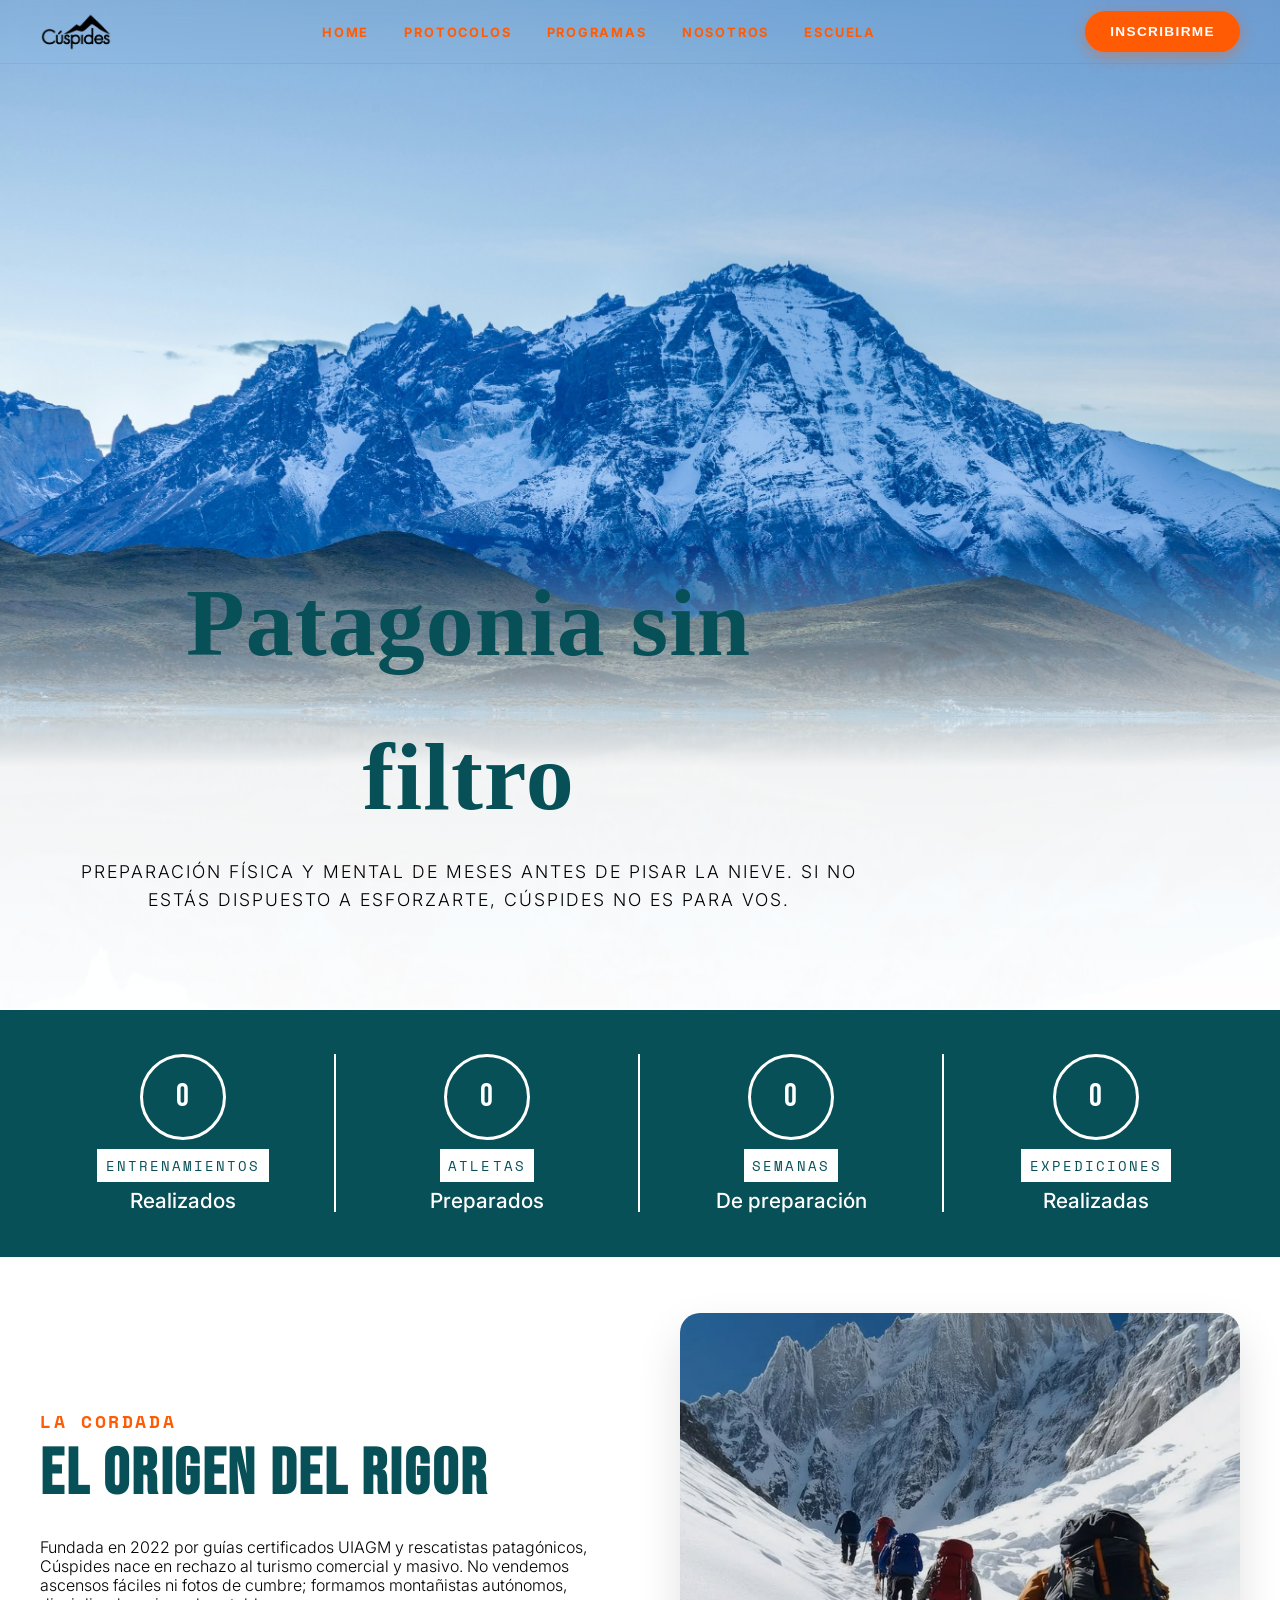
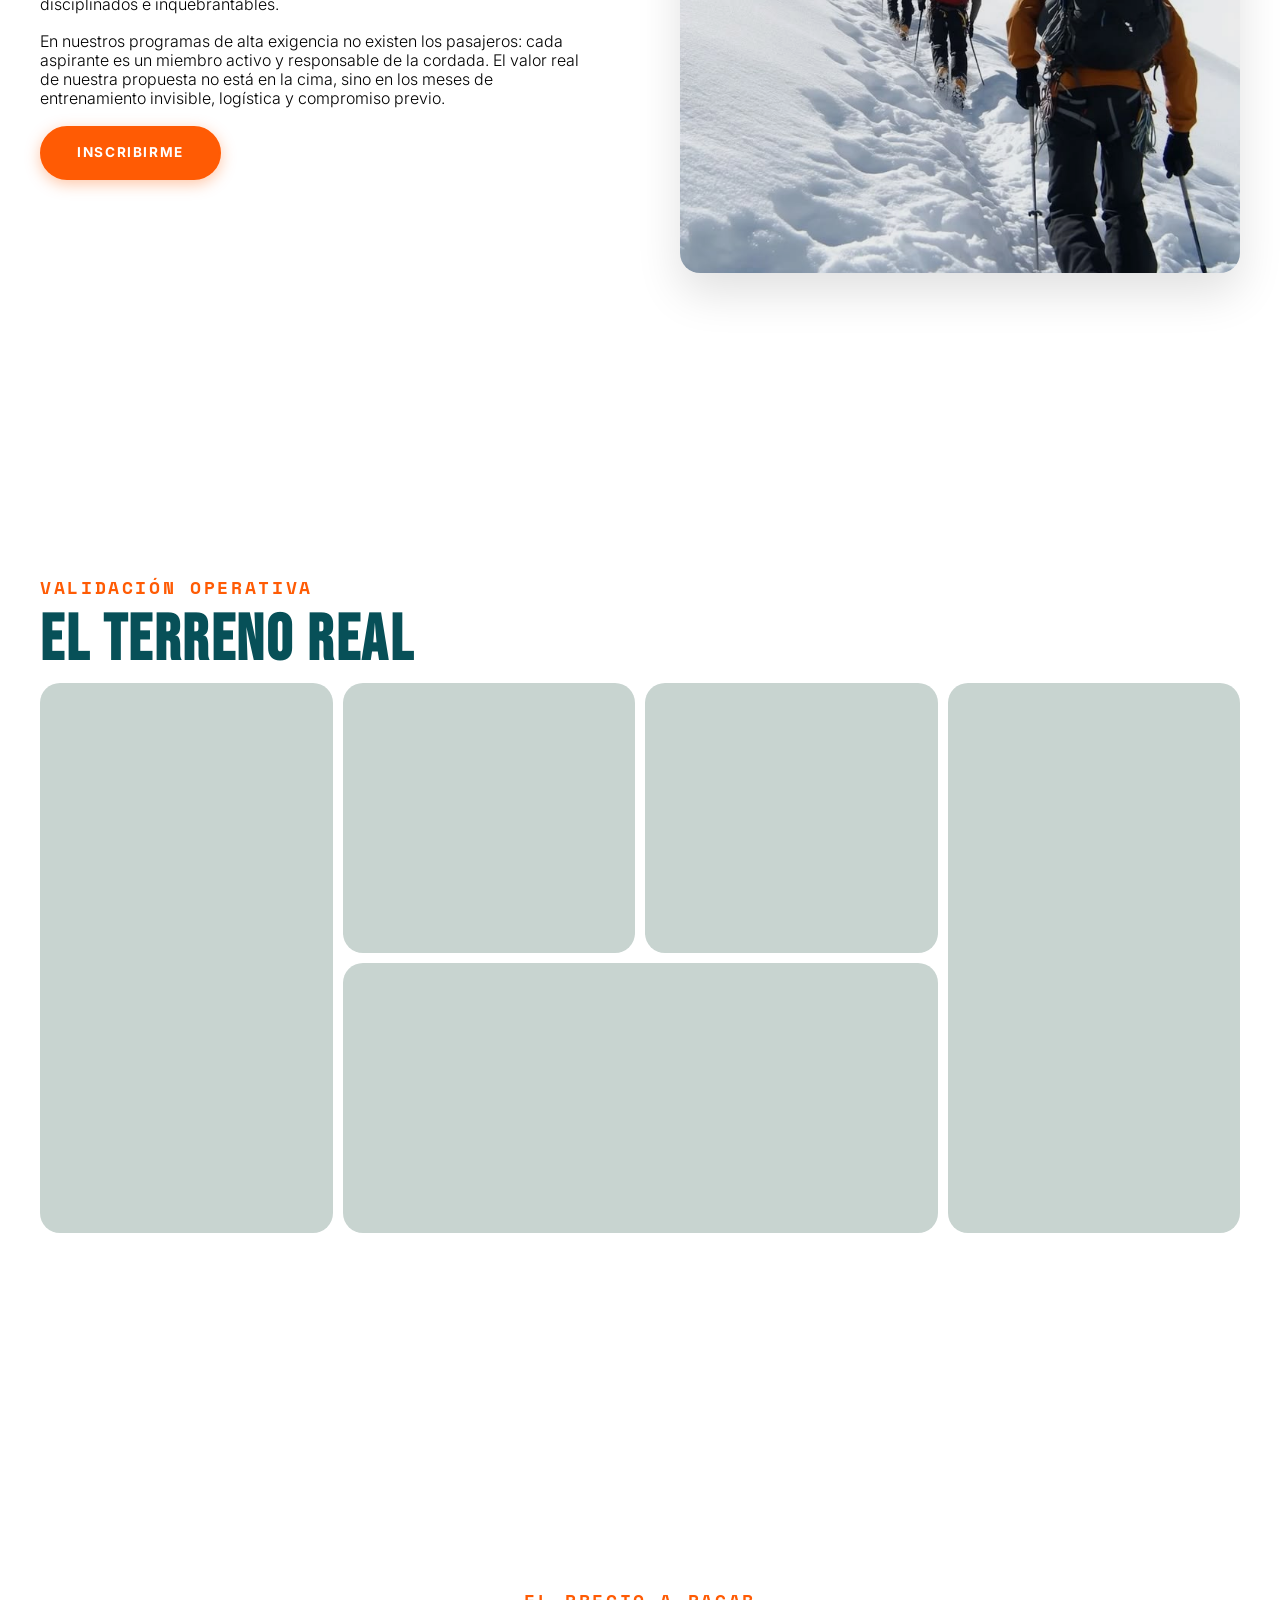
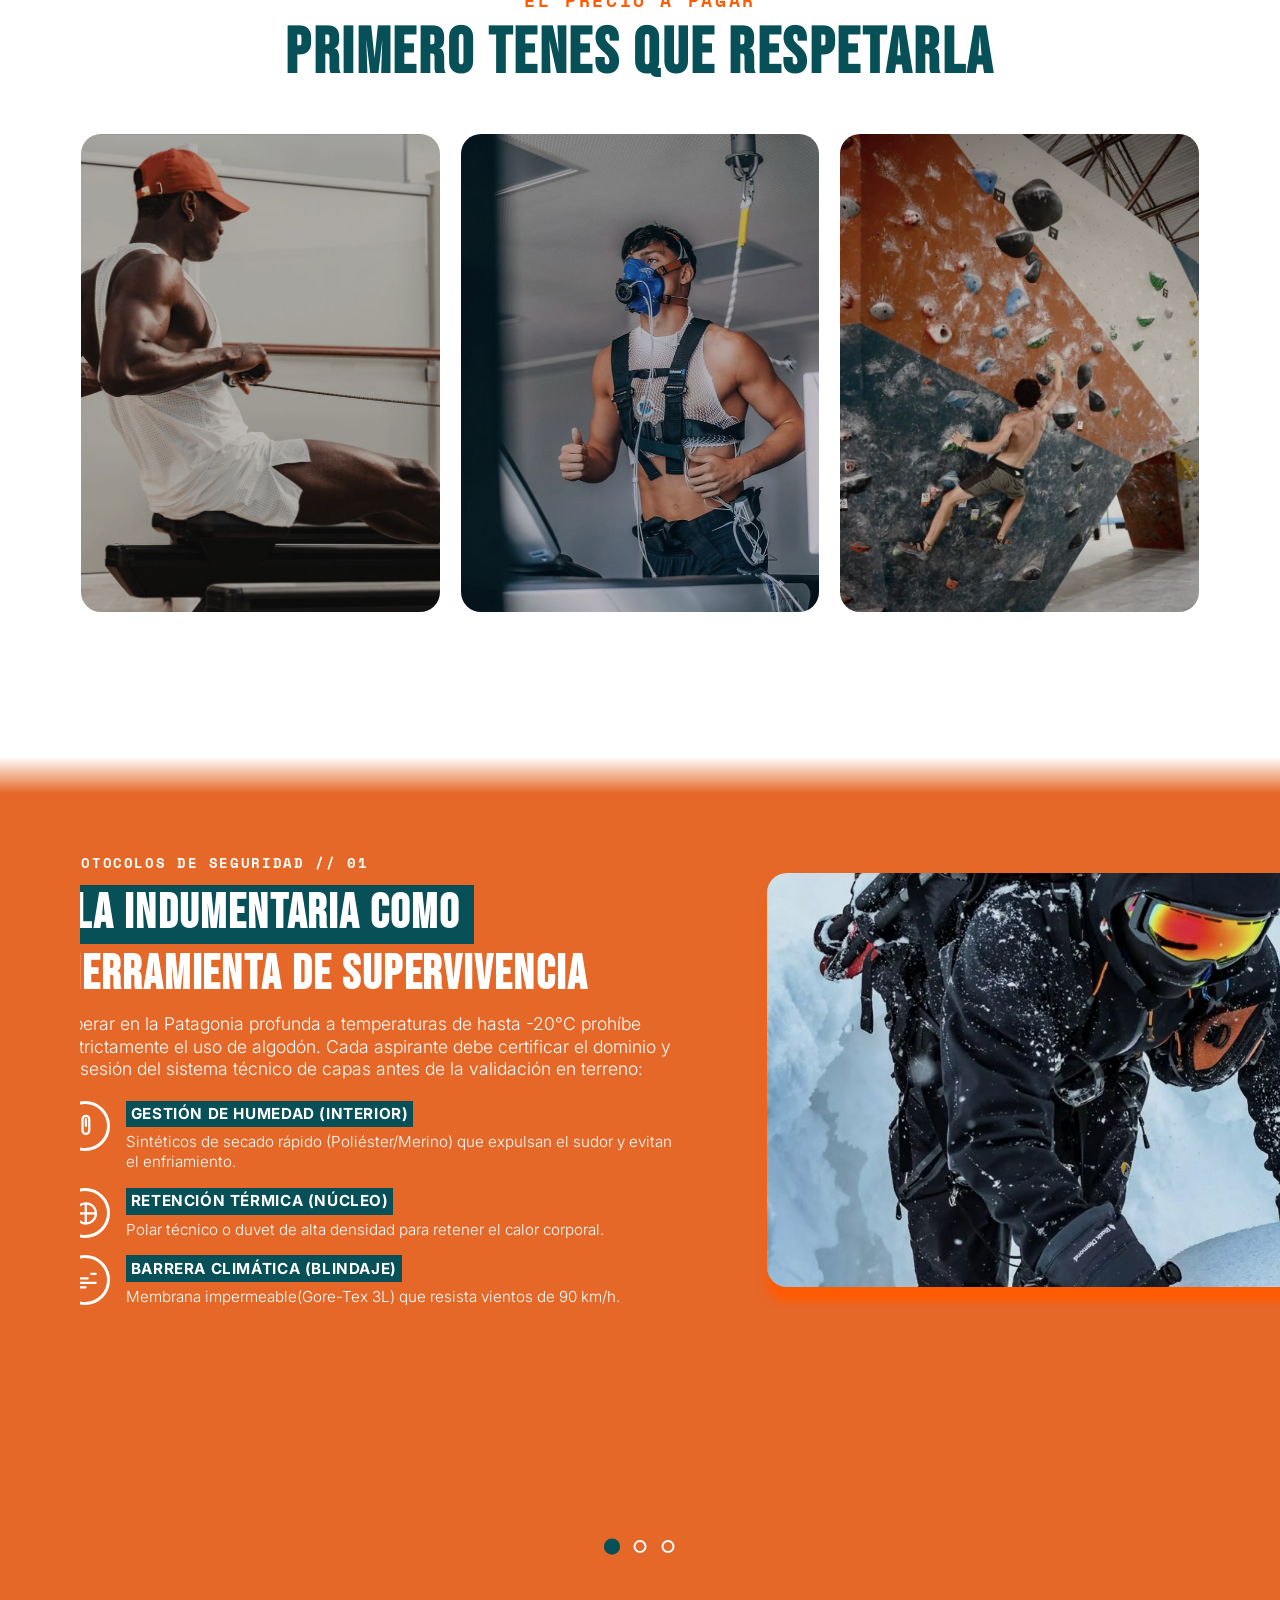
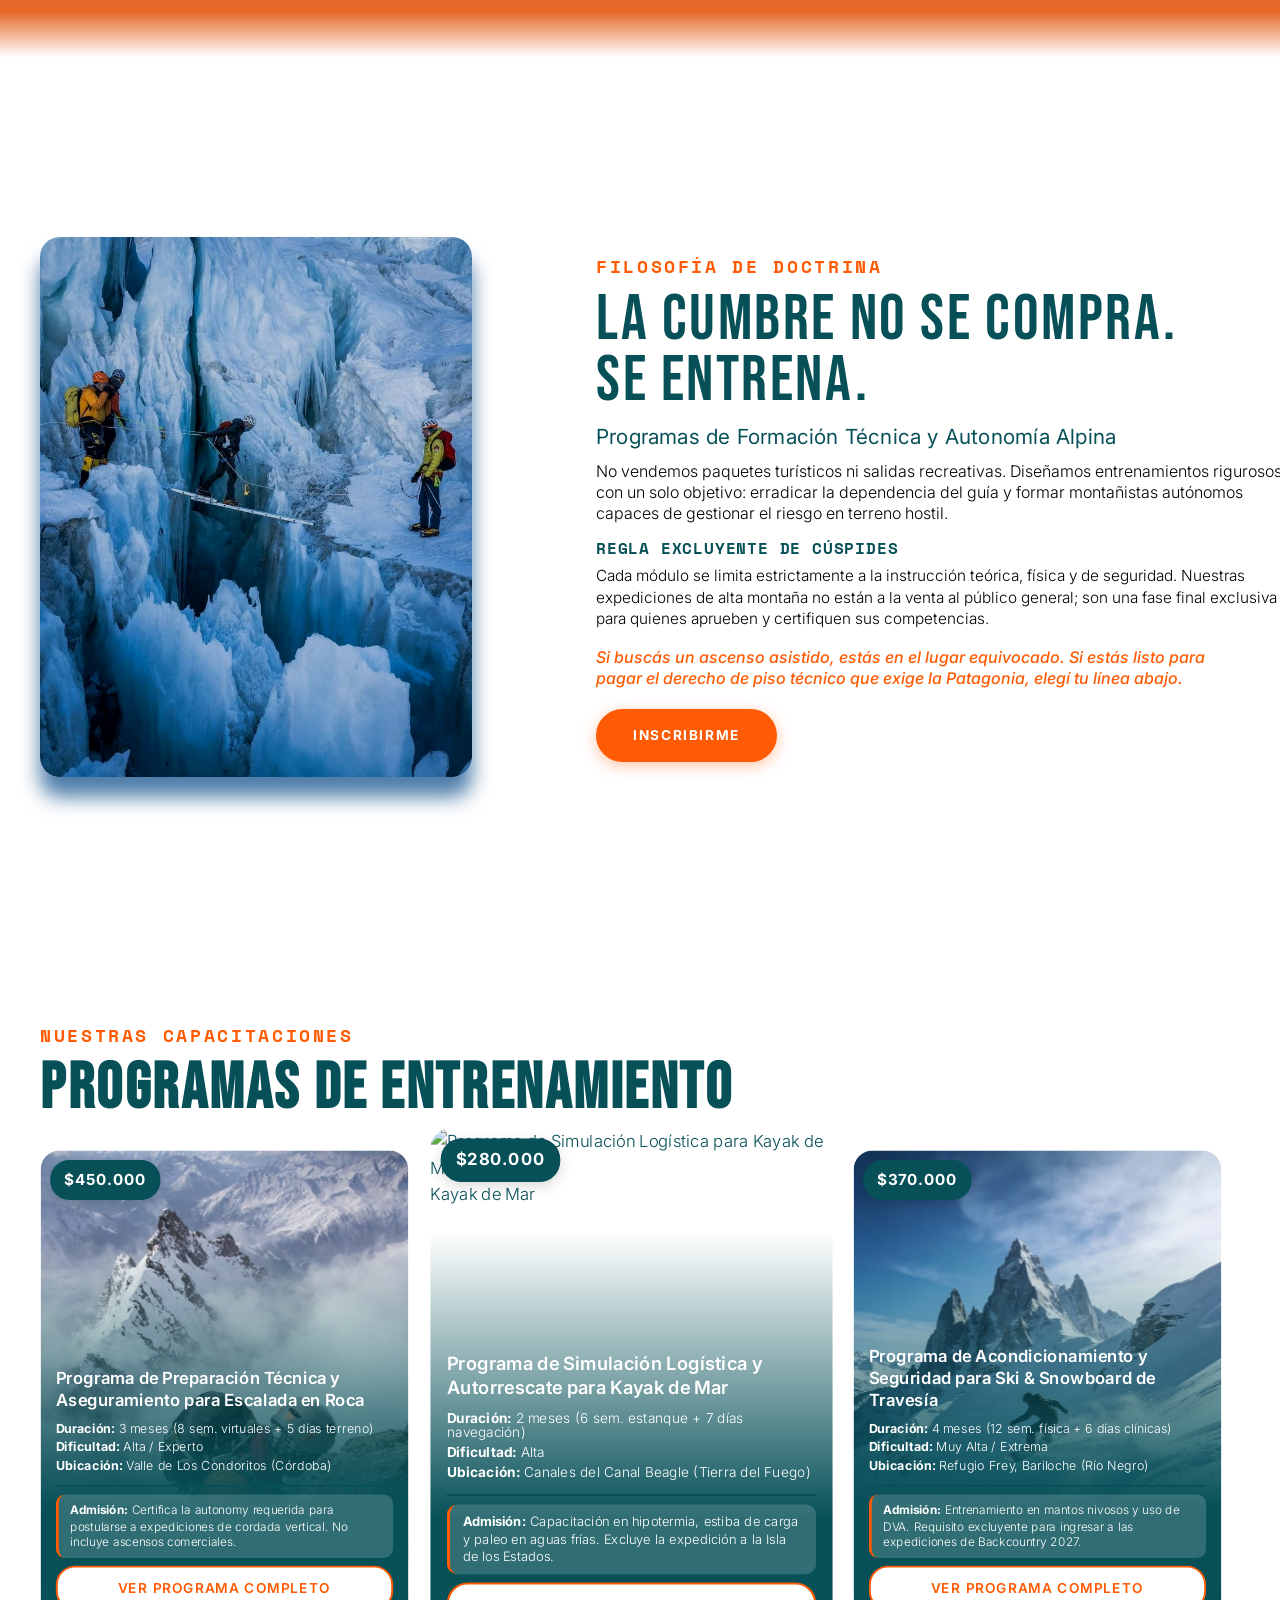
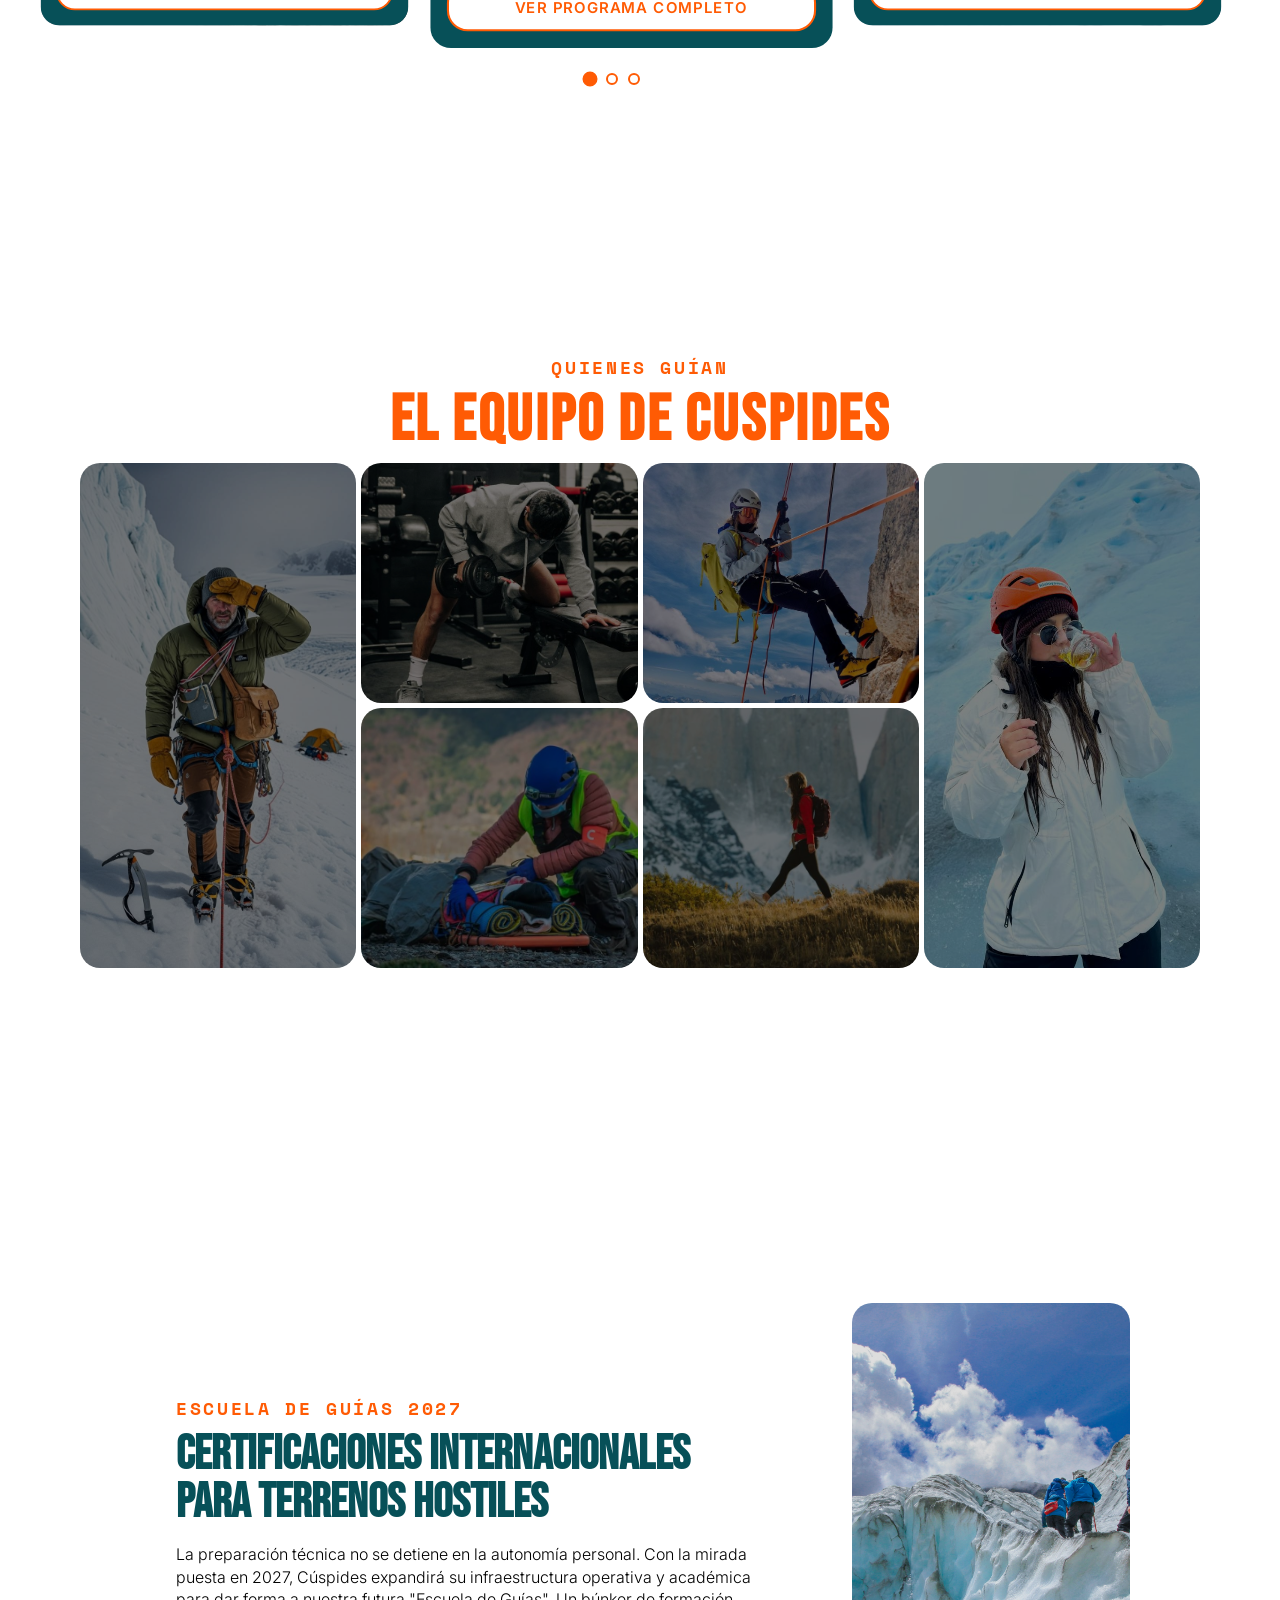
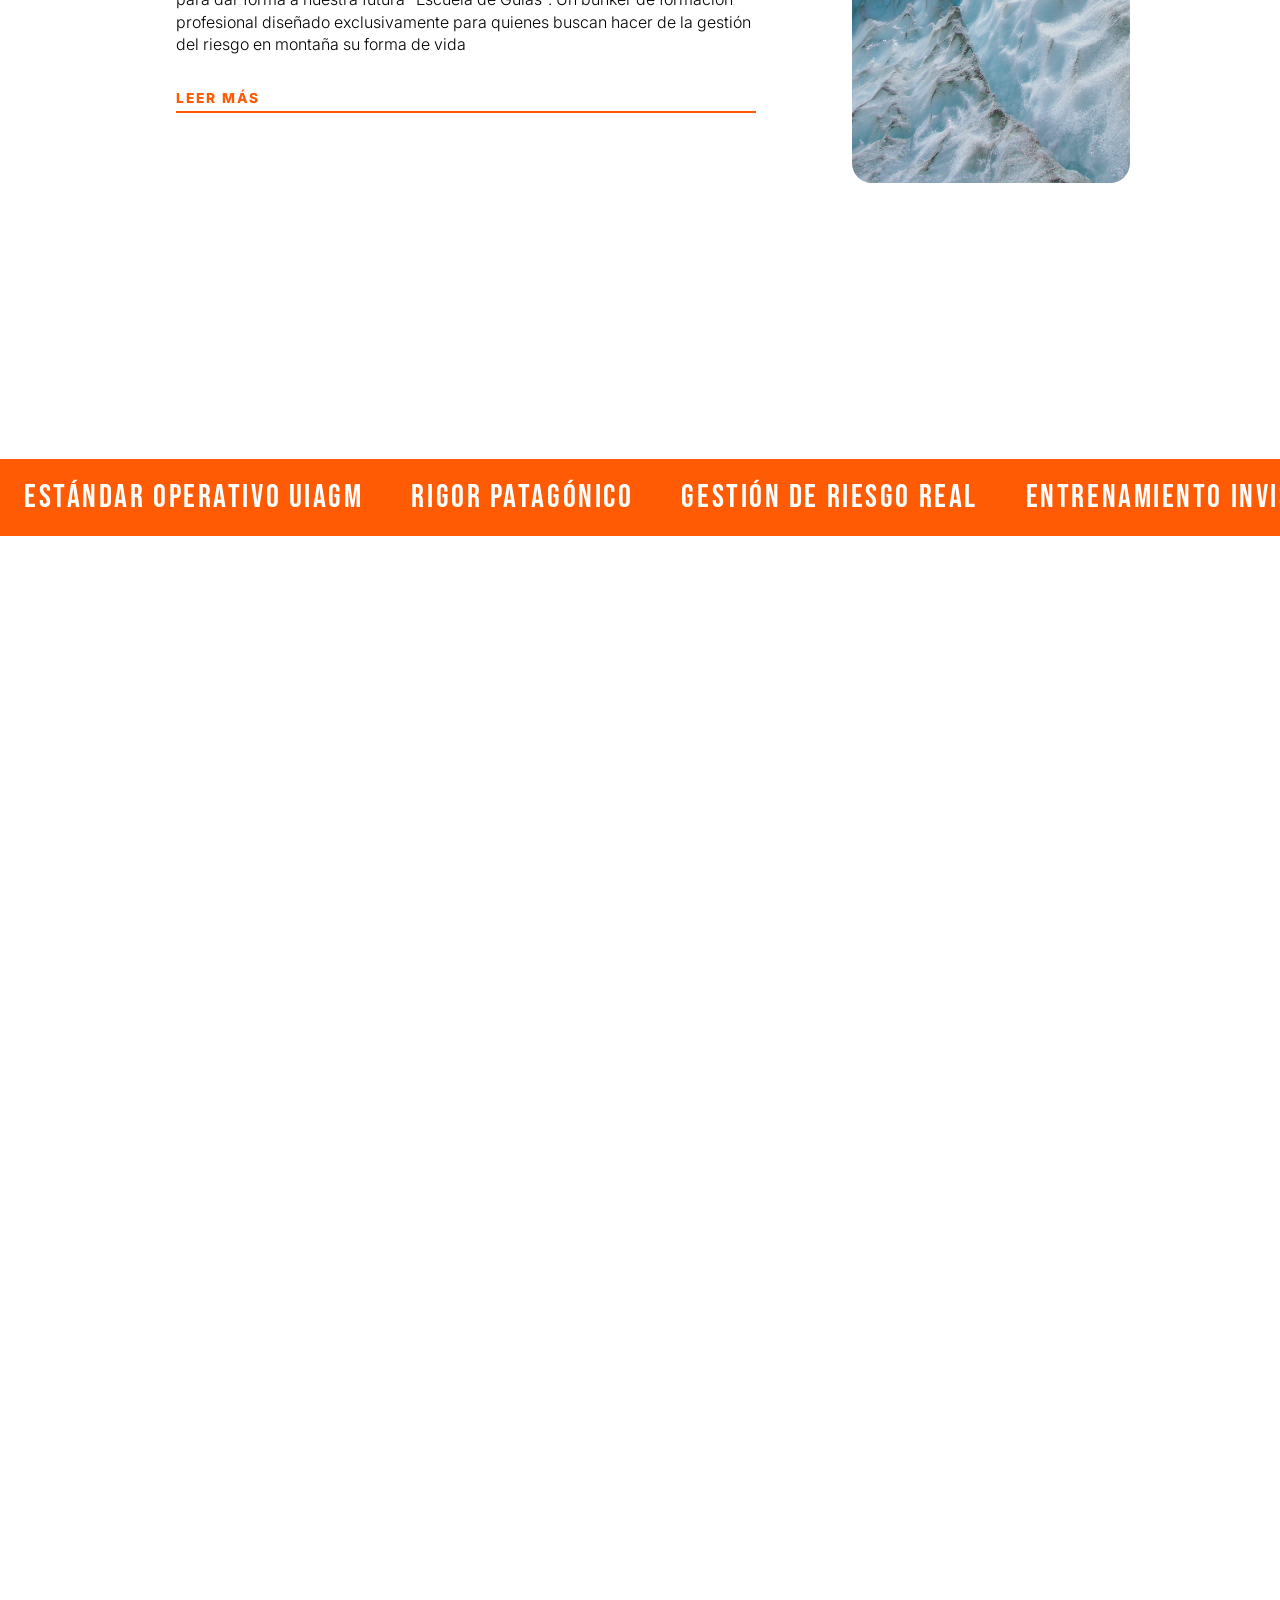
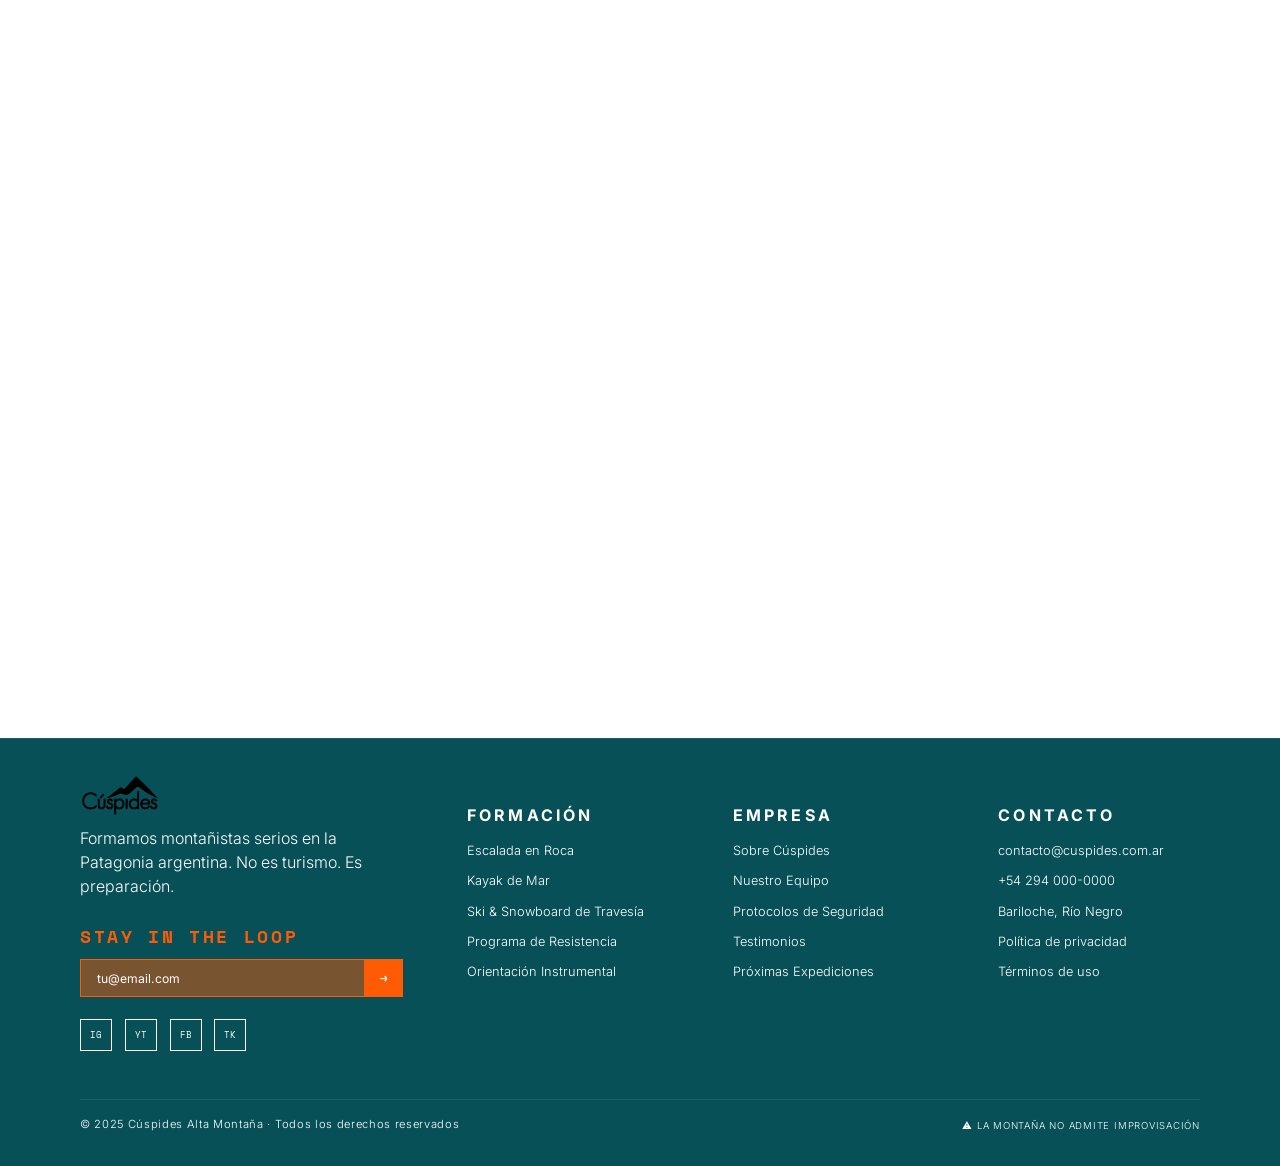
==== index.html @ 9832fc2d "mm" ====
<!DOCTYPE html>
<html lang="es">
<head>
  <meta charset="UTF-8" />
  <meta name="viewport" content="width=device-width, initial-scale=1.0"/>
  <title>Cúspides — Alta Montaña Patagónica</title>
  <link rel="preconnect" href="https://fonts.googleapis.com"/>
  <link rel="preconnect" href="https://fonts.gstatic.com" crossorigin/>
  <link href="https://fonts.googleapis.com/css2?family=Bebas+Neue&family=Inter:wght@300;400;500;600&family=Space+Mono:wght@400;700&display=swap" rel="stylesheet"/>

    <link rel="stylesheet" href="ff.css"/>
<link rel="icon" type="image/png" href="fotos/favicon.png"/>
</head>
<body>

  <!-- NAV -->
  <header class="header">
    <a href="#" class="nav-logo"><img src="fotos/marca2.png" alt="Cúspides" class="logo-img"/></a>
    <ul class="nav-links">
      <li><a href="#">HOME</a></li>
      <li><a href="#protocolos">PROTOCOLOS</a></li>
      <li><a href="#programas">PROGRAMAS</a></li>
      <li><a href="#nosotros">NOSOTROS</a></li>
      <li><a href="#escuela">ESCUELA</a></li>
    </ul>
    <a href="#programas" class="nav-cta nav-cta--pill">Inscribirme</a>
  </header>

  <!-- HERO -->
  <section class="hero">   
  <div class="hero-bg"></div>
  
  <div class="hero-clouds"></div>
  
  <div class="hero-content">
    <h1>Patagonia sin filtro</h1>
    <p>Preparación física y mental de meses antes de
    pisar la nieve. Si no estás dispuesto a esforzarte, Cúspides no es para vos.</p>
  </div>

        <div class="hero-btns">
          <a href="#programas" class="btn btn--primary">Inscribirme</a>
          <a href="#pasos" class="btn btn--secondary">Saber más</a>
        </div>
     
  </section>
  
  
  <!-- STATS / CATEGORÍAS -->
  <div class="categories">
    <div class="categories-grid">
      <div class="cat-item">
        <div class="cat-circle">
          <span class="cat-num" data-target="340">0</span>
        </div>
        <span class="cat-tag">Entrenamientos</span>
        <span class="cat-label">Realizados</span>
      </div>
      <div class="cat-item">
        <div class="cat-circle">
          <span class="cat-num" data-target="200">0</span>
        </div>
        <span class="cat-tag">Atletas</span>
        <span class="cat-label">Preparados</span>
      </div>
      <div class="cat-item">
        <div class="cat-circle">
          <span class="cat-num" data-target="20">0</span>
        </div>
        <span class="cat-tag">Semanas</span>
        <span class="cat-label">De preparación</span>
      </div>
      <div class="cat-item">
        <div class="cat-circle">
          <span class="cat-num" data-target="174">0</span>
        </div>
        <span class="cat-tag">Expediciones</span>
        <span class="cat-label">Realizadas</span>
      </div>
    </div>
  </div>
  
<!--seccion somos-->
  <!-- SECCIÓN: QUIÉNES SOMOS -->
<section class="about-seccion reveal" id="somos">
  <div class="about-container">
    
    <!-- Columna Izquierda: Contenido de texto -->
    <div class="about-left">
      <p class="section-eyebrow">La Cordada</p>
      <h2 class="section-title">El Origen del Rigor</h2>
      
      <div class="about-content">
        <p>
          
Fundada en 2022 por guías certificados UIAGM y rescatistas patagónicos, Cúspides nace en rechazo al turismo comercial y masivo. No vendemos ascensos fáciles ni fotos de cumbre; formamos montañistas autónomos, disciplinados e inquebrantables. 
        </p>
        <p class="about-highlight">
          En nuestros programas de alta exigencia no existen los pasajeros: cada aspirante es un miembro activo y responsable de la cordada. El valor real de nuestra propuesta no está en la cima, sino en los meses de entrenamiento invisible, logística y compromiso previo. </p>
      </div>
 
        <div class="somos-btns">
          <a href="#programas" class="btn btn--primary">Inscribirme</a>
        </div>
    </div>
  
    <!-- Columna Derecha: Imagen destacada -->
    <div class="about-right">
      <div class="about-img-wrapper">
        <img src="fotos/somos.jpg" class="about-img" alt="Equipo de guías UIAGM de Cúspides en el Fitz Roy" />
      </div>
    </div>
  </div>
</section>
  
<!-- SECCIÓN: REGISTRO AUDIOVISUAL (BENTO GRID - 5 VIDEOS) -->
<section class="galeria-seccion reveal" id="registro-audiovisual">
  <div class="galeria-container">
    
    <div class="galeria-intro">
      <p class="section-eyebrow">Validación Operativa</p>
      <h2 class="section-title">El Terreno Real</h2>
    </div>
<div class="galeria-grid">
  
  <!-- Video 1: Fitz Roy (Columna Alta Izquierda) -->
  <div class="galeria-item item-vertical-izq">
    <video autoplay loop muted playsinline class="galeria-video">
      <source src="videos/fitz-roy.mp4" type="video/mp4">
    </video>
    <div class="galeria-overlay">
      <span class="galeria-location">
        <svg class="geo-icon" viewBox="0 0 24 24"><path d="M12 2C8.13 2 5 5.13 5 9c0 5.25 7 13 7 13s7-7.75 7-13c0-3.87-3.13-7-7-7zm0 9.5c-1.38 0-2.5-1.12-2.5-2.5s1.12-2.5 2.5-2.5 2.5 1.12 2.5 2.5-1.12 2.5-2.5 2.5z"/></svg>
        Chaltén, Santa Cruz
      </span>
      <h3>Progresión en Aristas</h3>
    </div>
  </div>

  <!-- Video 2: Hielo Continental (Cuadrado Centro-Izquierda Arriba) -->
  <div class="galeria-item item-cuadrado">
    <video autoplay loop muted playsinline class="galeria-video">
      <source src="videos/hielo-continental.mp4" type="video/mp4">
    </video>
    <div class="galeria-overlay">
      <span class="galeria-location">
        <svg class="geo-icon" viewBox="0 0 24 24"><path d="M12 2C8.13 2 5 5.13 5 9c0 5.25 7 13 7 13s7-7.75 7-13c0-3.87-3.13-7-7-7zm0 9.5c-1.38 0-2.5-1.12-2.5-2.5s1.12-2.5 2.5-2.5 2.5 1.12 2.5 2.5-1.12 2.5-2.5 2.5z"/></svg>
        Campo de Hielo Sur
      </span>
      <h3>Prácticas de Rescate</h3>
    </div>
  </div>

  <!-- Video 3: Tronador (Cuadrado Centro-Derecha Arriba) -->
  <div class="galeria-item item-cuadrado">
    <video autoplay loop muted playsinline class="galeria-video">
      <source src="videos/tronador.mp4" type="video/mp4">
    </video>
    <div class="galeria-overlay">
      <span class="galeria-location">
        <svg class="geo-icon" viewBox="0 0 24 24"><path d="M12 2C8.13 2 5 5.13 5 9c0 5.25 7 13 7 13s7-7.75 7-13c0-3.87-3.13-7-7-7zm0 9.5c-1.38 0-2.5-1.12-2.5-2.5s1.12-2.5 2.5-2.5 2.5 1.12 2.5 2.5-1.12 2.5-2.5 2.5z"/></svg>
        Mte. Tronador, Bariloche
      </span>
      <h3>Cruce de Grietas</h3>
    </div>
  </div>

  <!-- Video 4: Ushuaia Vivac (Rectángulo Ancho Central Abajo) -->
  <div class="galeria-item item-ancho-centro">
    <video autoplay loop muted playsinline class="galeria-video">
      <source src="videos/ushuaia-vivac.mp4" type="video/mp4">
    </video>
    <div class="galeria-overlay">
      <span class="galeria-location">
        <svg class="geo-icon" viewBox="0 0 24 24"><path d="M12 2C8.13 2 5 5.13 5 9c0 5.25 7 13 7 13s7-7.75 7-13c0-3.87-3.13-7-7-7zm0 9.5c-1.38 0-2.5-1.12-2.5-2.5s1.12-2.5 2.5-2.5 2.5 1.12 2.5 2.5-1.12 2.5-2.5 2.5z"/></svg>
        Sna. Vinciguerra, Ushuaia
      </span>
      <h3>Vivac de Alta Densidad</h3>
    </div>
  </div>

  <!-- Video 5: Domuyo (Columna Alta Derecha) -->
  <div class="galeria-item item-vertical-der">
    <video autoplay loop muted playsinline class="galeria-video">
      <source src="videos/domuyo.mp4" type="video/mp4">
    </video>
    <div class="galeria-overlay">
      <span class="galeria-location">
        <svg class="geo-icon" viewBox="0 0 24 24"><path d="M12 2C8.13 2 5 5.13 5 9c0 5.25 7 13 7 13s7-7.75 7-13c0-3.87-3.13-7-7-7zm0 9.5c-1.38 0-2.5-1.12-2.5-2.5s1.12-2.5 2.5-2.5 2.5 1.12 2.5 2.5-1.12 2.5-2.5 2.5z"/></svg>
        Volcán Domuyo, Neuquén
      </span>
      <h3>Marcha de Carga</h3>
    </div>
  </div>
</div>
    </div>
</section>
  <!-- PARA HACER ESTO -->
  <!-- NECESITAS ESTO -->
  <section class="necesitas reveal" id="pasos">
    <div class="necesitas-header">
      <p class="section-eyebrow">El precio a pagar</p>
      <h2 class="section-title">Primero tenes que respetarla</h2>
    </div>
    <div class="cards-grid">

      <div class="card">
        <div class="card-img-wrap">
          <img class="card-img" src="fotos/remo.jpg">
          <div class="card-hover">
            <div class="card-num">01</div>
            <h3 class="card-title">Preparación Física</h3>
            <p class="card-text">Un trabajo sostenido que combina fuerza funcional, capacidad aeróbica y resistencia muscular, junto con equilibrio, coordinación y movilidad, para lograr un rendimiento óptimo en condiciones exigentes.</p>
          </div>
        </div>
      </div>

      <div class="card">
        <div class="card-img-wrap">
          <img class="card-img" src="fotos/examen.jpg">
          <div class="card-hover">
            <div class="card-num">02</div>
            <h3 class="card-title">Examen físico integral</h3>
            <p class="card-text">Circuito de estudios diseñado para brindarte un diagnóstico preciso, exhaustivo y detallado sobre el estado actual de tu organismo ante las exigencias físicas de la alta montaña.</p>
          </div>
        </div>
      </div>

      <div class="card">
        <div class="card-img-wrap">
          <img class="card-img" src="fotos/trepar.jpg">
          <div class="card-hover">
            <div class="card-num">03</div>
            <h3 class="card-title">Simulacion de expedicion</h3>
            <p class="card-text">A través de este entorno controlado, los aspirantes afrontan la rigurosa planificación y la toma de decisiones críticas que definen al montañismo de alta exigencia y riesgo.</p>
          </div>
        </div>
      </div>

    </div>
  </section>

  <!--protocolos-->
  
  <!-- SECCIÓN: PROTOCOLOS CRÍTICOS (CARRUSEL FULL-SCREEN) -->
<!-- SECCIÓN: PROTOCOLOS DE SEGURIDAD (CARRUSEL FULL-SCREEN) -->
<section class="protocolos-seccion" id="protocolos">
  <div class="protocolos-dots">
    <button class="dot active" onclick="irASlide(0)" aria-label="Protocolo 1"></button>
    <button class="dot" onclick="irASlide(1)" aria-label="Protocolo 2"></button>
    <button class="dot" onclick="irASlide(2)" aria-label="Protocolo 3"></button>
  </div>
  
  <div class="protocolos-slider">
    
    <!-- SLIDE 01: INDUMENTARIA -->
    <div class="protocolos-slide">
      <div class="protocolos-container">
        <div class="protocolos-left">
          <p class="section-eyebrow">Protocolos de Seguridad // 01</p>
          <div class="eyebrow-accent-line"></div>
          
          <h2 class="section-title">
            <span class="title-block-highlight">LA INDUMENTARIA COMO</span><br>HERRAMIENTA DE SUPERVIVENCIA
          </h2>
          
          <p class="protocolos-text">
            Operar en la Patagonia profunda a temperaturas de hasta -20°C prohíbe estrictamente el uso de algodón. Cada aspirante debe certificar el dominio y posesión del sistema técnico de capas antes de la validación en terreno:
          </p>
          
          <ul class="protocolos-details">
            <li>
              <div class="protocolos-icon-circle">
                <!-- Icono Termómetro / Humedad -->
                <svg  class="INTERIOR" fill="none" stroke="currentColor" stroke-width="2" viewBox="0 0 24 24"><path stroke-linecap="round" stroke-linejoin="round" d="M9 19c0 1.657 1.343 3 3 3s3-1.343 3-3V9c0-1.657-1.343-3-3-3s-3 1.343-3 3v10zM12 9v6"/></svg>
              </div>
              <div class="protocolos-detail-content">
                <span class="protocolos-detail-title">GESTIÓN DE HUMEDAD (INTERIOR)</span>
                <p class="protocolos-detail-text">Sintéticos de secado rápido (Poliéster/Merino) que expulsan el sudor y evitan el enfriamiento.</p>
              </div>
            </li>
            <li>
              <div class="protocolos-icon-circle">
                <!-- Icono Escudo Térmico / Capa Central -->
                <svg  class="NUCLEO" fill="none" stroke="currentColor" stroke-width="2" viewBox="0 0 24 24"><path stroke-linecap="round" stroke-linejoin="round" d="M12 3v18M3 12h18M12 3a9 9 0 019 9 9 9 0 01-9 9 9 9 0 01-9-9 9 9 0 019-9z"/></svg>
              </div>
              <div class="protocolos-detail-content">
                <span class="protocolos-detail-title">RETENCIÓN TÉRMICA (NÚCLEO)</span>
                <p class="protocolos-detail-text">Polar técnico o duvet de alta densidad para retener el calor corporal.</p>
              </div>
            </li>
            <li>
              <div class="protocolos-icon-circle">
                <!-- Icono Viento / Capa Exterior -->
                <svg  class="BLINDAJE" fill="none" stroke="currentColor" stroke-width="2" viewBox="0 0 24 24"><path stroke-linecap="round" stroke-linejoin="round" d="M3 10h11m-8 4h15M5 18h7M17 6h4"/></svg>
              </div>
              <div class="protocolos-detail-content">
                <span class="protocolos-detail-title">BARRERA CLIMÁTICA (BLINDAJE)</span>
                <p class="protocolos-detail-text">Membrana impermeable(Gore-Tex 3L) que resista vientos de 90 km/h.</p>
              </div>
            </li>
          </ul>
        </div>
        <div class="protocolos-right">
          <div class="protocolos-img-wrapper">
            <img src="fotos/ropaa.jpg" class="protocolos-img" alt="Validación de sistema de capas técnico" />
          </div>
        </div>
      </div>
    </div>

    <!-- SLIDE 02: COMUNICACIÓN -->
    <div class="protocolos-slide">
      <div class="protocolos-container">
        <div class="protocolos-left">
          <p class="section-eyebrow">Protocolos de Seguridad // 02</p>
          <div class="eyebrow-accent-line"></div>
          
          <h2 class="section-title">
            <span class="title-block-highlight">REDUNDANCIA TOTAL EN</span><br>COMUNICACIÓN CRÍTICA
          </h2>
          
          <p class="protocolos-text">
            El aislamiento real requiere sistemas de soporte que no dependan de las redes de telefonía celular. Nuestras bases y cordadas operan bajo un estándar militar de monitoreo activo las 24 horas:
          </p>
          
          <ul class="protocolos-details">
            <li>
              <div class="protocolos-icon-circle">
                <!-- Icono Antena Satelital -->
                <svg  class="SATELITE" fill="none" stroke="currentColor" stroke-width="2" viewBox="0 0 24 24"><path stroke-linecap="round" stroke-linejoin="round" d="M12 22c5.523 0 10-4.477 10-10S17.523 2 12 2 2 6.477 2 12s4.477 10 10 10zM12 6v6l4 2"/></svg>
              </div>
              <div class="protocolos-detail-content">
                <span class="protocolos-detail-title">RASTREO SATELITAL ACTIVO</span>
                <p class="protocolos-detail-text">Monitoreo bidireccional cada 10 minutos y alertas SOS globales.</p>
              </div>
            </li>
            <li>
              <div class="protocolos-icon-circle">
                <!-- Icono Señal de Radio Frecuencia -->
                <svg  class="VHF" fill="none" stroke="currentColor" stroke-width="2" viewBox="0 0 24 24"><path stroke-linecap="round" stroke-linejoin="round" d="M19 11a7 7 0 01-14 0m11 0a4 4 0 01-8 0m4 0v9m-3 0h6"/></svg>
              </div>
              <div class="protocolos-detail-content">
                <span class="protocolos-detail-title">RADIOCOMUNICACIÓN VHF</span>
                <p class="protocolos-detail-text">Handies de banda marina para coordinación y reportes en la cordada.</p>
              </div>
            </li>
            <li>
              <div class="protocolos-icon-circle">
                <!-- Icono Certificación Médica Cruz -->
                <svg  class="WFR" fill="none" stroke="currentColor" stroke-width="2" viewBox="0 0 24 24"><path stroke-linecap="round" stroke-linejoin="round" d="M9 12h6m-3-3v6m9-3a9 9 0 11-18 0 9 9 0 0118 0z"/></svg>
              </div>
              <div class="protocolos-detail-content">
                <span class="protocolos-detail-title">CERTIFICACIÓN WFR</span>
                <p class="protocolos-detail-text">Todo el staff certificado internacionalmente como socorrista agreste.</p>
              </div>
            </li>
          </ul>
        </div>
        <div class="protocolos-right">
          <div class="protocolos-img-wrapper">
            <img src="fotos/gps.jpg" class="protocolos-img" alt="Monitoreo satelital activo enlazado por radio" />
          </div>
        </div>
      </div>
    </div>

    <!-- SLIDE 03: MÍNIMO IMPACTO -->
    <div class="protocolos-slide">
      <div class="protocolos-container">
        <div class="protocolos-left">
          <p class="section-eyebrow">Protocolos de Seguridad // 03</p>
          <div class="eyebrow-accent-line"></div>
          
          <h2 class="section-title">
            <span class="title-block-highlight">PROTOCOLO ESTRICTO DE</span><br>MÍNIMO IMPACTO
          </h2>
          
          <p class="protocolos-text">
            Operamos en ecosistemas extremadamente frágiles donde la degradación es milenaria. Formar parte de Cúspides implica la acceptance absoluta de las normativas de "No Deje Rastro":
          </p>
          
          <ul class="protocolos-details">
            <li>
              <div class="protocolos-icon-circle">
                <!-- Icono Reciclaje / Residuos -->
                <svg class="BASURA" fill="none" stroke="currentColor" stroke-width="2" viewBox="0 0 27 27"><path stroke-linecap="round" stroke-linejoin="round" d="M19 7l-.867 12.142A2 2 0 0116.138 21H7.862a2 2 0 01-1.995-1.858L5 7m5 4v6m4-6v6m1-10V4a1 1 0 00-1-1h-4a1 1 0 00-1 1v3M4 7h16"/></svg>
              </div>
              <div class="protocolos-detail-content">
                <span class="protocolos-detail-title">GESTIÓN ABSOLUTA DE RESIDUOS</span>
                <p class="protocolos-detail-text">Todo elemento transportado al terreno regresa a la base urbana, incluyendo los desechos biológicos (procesados en tubos estancos CMC).</p>
              </div>
            </li>
            <li>
              <div class="protocolos-icon-circle">
                <svg class="acampe" fill="none" stroke="currentColor" stroke-width="2" viewBox="0 0 24 24"><path stroke-linecap="round" stroke-linejoin="round" d="M17.657 16.657L13.414 20.9a1.998 1.998 0 01-2.827 0l-4.244-4.243a8 8 0 1111.314 0zM15 11a3 3 0 11-6 0 3 3 0 016 0z"/></svg>
             </div>
              <div class="protocolos-detail-content">
                <span class="protocolos-detail-title">ZONAS DE ACAMPE CRÍTICAS</span>
                <p class="protocolos-detail-text">El armado de vivacs y campamentos se realiza exclusivamente sobre superficies durables (roca, nieve o grava) para evitar la erosión del suelo.</p>
              </div>
            </li>
          </ul>
        </div>
        <div class="protocolos-right">
          <div class="protocolos-img-wrapper">
            <img src="fotos/basu.jpg" class="protocolos-img" alt="Gestión de campamento base sustentable en alta montaña" />
          </div>
        </div>
      </div>
    </div>

  </div>
</section>
  
<section class="precards-seccion reveal" id="introduccion-catalogos">
  <div class="precards-container">
    
    <div class="precards-left">
      <div class="precards-img-wrapper">
        <img src="fotos/guias.jpg" class="precards-img" alt="Preparación técnica y equipamiento en terreno alpino" />
      </div>
    </div>

    <div class="precards-right">
      <p class="section-eyebrow">Filosofía de Doctrina</p>
      <h2 class="section-title">La Cumbre no se Compra.<br>Se Entrena.</h2>
      <h3 class="precards-subtitle">Programas de Formación Técnica y Autonomía Alpina</h3>
      
      <p class="precards-text">
        No vendemos paquetes turísticos ni salidas recreativas. Diseñamos entrenamientos rigurosos con un solo objetivo: erradicar la dependencia del guía y formar montañistas autónomos capaces de gestionar el riesgo en terreno hostil.
      </p>

      <div class="precards-regla-box">
        <span class="regla-tag">Regla Excluyente de Cúspides</span>
        <p>
          Cada módulo se limita estrictamente a la instrucción teórica, física y de seguridad. Nuestras expediciones de alta montaña no están a la venta al público general; son una fase final exclusiva para quienes aprueben y certifiquen sus competencias.
        </p>
      </div>

      <p class="precards-footer-text">
        Si buscás un ascenso asistido, estás en el lugar equivocado. Si estás listo para pagar el derecho de piso técnico que exige la Patagonia, elegí tu línea abajo.
      </p>

      <a href="#programas" class="btn-card">Inscribirme</a>
    </div>

  </div>
</section>
  
<section class="cards-seccion reveal" id="programas">
  <div class="cards-wrapper">
    
    <div class="cards-intro">
      <p class="section-eyebrow">Nuestras Capacitaciones</p>
      <h2 class="section-title">Programas de Entrenamiento</h2>
    </div>

    <div class="cards-dots">
      <button class="card-dot active" onclick="irACard(0)" aria-label="Grupo 1"></button>
      <button class="card-dot" onclick="irACard(1)" aria-label="Grupo 2"></button>
      <button class="card-dot" onclick="irACard(2)" aria-label="Grupo 3"></button>
    </div>

    <div class="cards-slider">
      
      <div class="card-item">
        <div class="card-img-box">
          <img src="fotos/escala2.jpg" alt="Programa de Preparación Técnica para Escalada en Roca" />
          <span class="card-badge">Escalada</span>
        </div>
        <span class="card-price">$450.000</span>
        
        <div class="card-content">
          <h3>Programa de Preparación Técnica y Aseguramiento para Escalada en Roca</h3>
          <ul class="card-specs">
            <li><strong>Duración:</strong> 3 meses (8 sem. virtuales + 5 días terreno)</li>
            <li><strong>Dificultad:</strong> Alta / Experto</li>
            <li><strong>Ubicación:</strong> Valle de Los Condoritos (Córdoba)</li>
          </ul>
          <p class="card-note">
            <strong>Admisión:</strong> Certifica la autonomy requerida para postularse a expediciones de cordada vertical. No incluye ascensos comerciales.
          </p>
          <a href="curso-escalada.html" class="card-btn">Ver Programa Completo</a>
        </div>
      </div>

      <div class="card-item">
        <div class="card-img-box">
          <img src="fotos/kayakk.jpg" alt="Programa de Simulación Logística para Kayak de Mar" />
          <span class="card-badge">Kayak de Mar</span>
        </div>
        <span class="card-price">$280.000</span>
        
        <div class="card-content">
          <h3>Programa de Simulación Logística y Autorrescate para Kayak de Mar</h3>
          <ul class="card-specs">
            <li><strong>Duración:</strong> 2 meses (6 sem. estanque + 7 días navegación)</li>
            <li><strong>Dificultad:</strong> Alta</li>
            <li><strong>Ubicación:</strong> Canales del Canal Beagle (Tierra del Fuego)</li>
          </ul>
          <p class="card-note">
            <strong>Admisión:</strong> Capacitación en hipotermia, estiba de carga y paleo en aguas frías. Excluye la expedición a la Isla de los Estados.
          </p>
          <a href="curso-escalada.html" class="card-btn">Ver Programa Completo</a>
        </div>
      </div>

      <div class="card-item">
        <div class="card-img-box">
          <img src="fotos/fondosnow.jpg" alt="Programa de Acondicionamiento para Ski & Snowboard de Travesía" />
          <span class="card-badge">Ski / Snowboard</span>
        </div>
        <span class="card-price">$370.000</span>
        
        <div class="card-content">
          <h3>Programa de Acondicionamiento y Seguridad para Ski & Snowboard de Travesía</h3>
          <ul class="card-specs">
            <li><strong>Duración:</strong> 4 meses (12 sem. física + 6 días clínicas)</li>
            <li><strong>Dificultad:</strong> Muy Alta / Extrema</li>
            <li><strong>Ubicación:</strong> Refugio Frey, Bariloche (Río Negro)</li>
          </ul>
          <p class="card-note">
            <strong>Admisión:</strong> Entrenamiento en mantos nivosos y uso de DVA. Requisito excluyente para ingresar a las expediciones de Backcountry 2027.
          </p>
          <a href="detalle.html" class="card-btn">Ver Programa Completo</a>
        </div>
      </div>

      <div class="card-item">
        <div class="card-img-box">
          <img src="fotos/camping.jpg" alt="Programa de Resistencia Mental y Técnicas de Vivac" />
          <span class="card-badge">Riesgo & Vivac</span>
        </div>
        <span class="card-price">$175.000</span>
        
        <div class="card-content">
          <h3>Programa de Resistencia Mental y Técnicas de Vivac Invernal</h3>
          <ul class="card-specs">
            <li><strong>Duración:</strong> 1 mes (2 workshops + 7 días aislamiento)</li>
            <li><strong>Dificultad:</strong> Alta / Rigurosa</li>
            <li><strong>Ubicación:</strong> Base del Cerro San Lorenzo (Santa Cruz)</li>
          </ul>
          <p class="card-note">
            <strong>Admisión:</strong> Entrenamiento estricto en construcción de refugios de emergencia. Preparación obligatoria previa a intentos de cumbre.
          </p>
          <a href="curso-escalada.html" class="card-btn">Ver Programa Completo</a>
        </div>
      </div>

      <div class="card-item">
        <div class="card-img-box">
          <img src="fotos/mapa.jpg" alt="Programa de Orientación Instrumental y Cartografía Análoga" />
          <span class="card-badge">Navegación</span>
        </div>
        <span class="card-price">$205.000</span>
        
        <div class="card-content">
          <h3>Programa de Orientación Instrumental y Cartografía Análoga en Estepa</h3>
          <ul class="card-specs">
            <li><strong>Duración:</strong> 3 semanas (Clases virtuales + 3 días terreno)</li>
            <li><strong>Dificultad:</strong> Extrema (Mental y Técnica)</li>
            <li><strong>Ubicación:</strong> Precordillera de Neuquén</li>
          </ul>
          <p class="card-note">
            <strong>Admisión:</strong> Desarrollo de lectura topográfica analógica sin soporte digital. Obligatoria para operar de forma independiente.
          </p>
          <a href="curso-escalada.html" class="card-btn">Ver Programa Completo</a>
        </div>
      </div>

    </div>
  </div>
</section>

  
  
  <!-- STAFF -->
<section class="staff reveal" id="nosotros">
  <div class="staff-header">
    <p class="section-eyebrow">Quienes guían</p>
    <h2 class="section-title">El equipo de Cuspides</h2>
  </div>
  
  <div class="staff-mosaic">
    <!-- Usamos 'data-popup' para definir la otra imagen que se va a abrir -->
    <div class="staff-cell" data-popup="https://images.unsplash.com/photo-1527631746610-bca00a040d60?w=1200&q=80">
      <img src="fotos/martin.jpg" alt="Guía de montaña" loading="lazy"/>
      <div class="staff-overlay">
        <div><div class="staff-name">Martín Céspedes</div><div class="staff-role">Guía AAGM — 18 años</div></div>
      </div>
    </div>

    <div class="staff-cell" data-popup="https://images.unsplash.com/photo-1501854140801-50d01698950b?w=1200&q=80">
      <img src="fotos/diego.jpg" alt="Preparadora física" loading="lazy"/>
      <div class="staff-overlay">
        <div><div class="staff-name">Diego Vega</div><div class="staff-role">Preparador Físico</div></div>
      </div>
    </div>

    <div class="staff-cell" data-popup="https://images.unsplash.com/photo-1551632811-561732d1e306?w=1200&q=80">
      <img src="fotos/lucia.jpg" alt="Instructor de hielo" loading="lazy"/>
      <div class="staff-overlay">
        <div><div class="staff-name">Lucia Peralta</div><div class="staff-role">Especialista en Escalada</div></div>
      </div>
    </div>

    <div class="staff-cell" data-popup="https://images.unsplash.com/photo-1522163182402-834f871fd851?w=1200&q=80">
      <img src="fotos/pablo.jpg" alt="Médico de montaña" loading="lazy"/>
      <div class="staff-overlay">
        <div><div class="staff-name">Pablo Ramos</div><div class="staff-role">Médico — Socorrista</div></div>
      </div>
    </div>  
    <div class="staff-cell" data-popup="https://images.unsplash.com/photo-1506905925346-21bda4d32df4?w=1200&q=80">
      <img src="fotos/vale.jpg" alt="Guía glaciares" loading="lazy"/>
      <div class="staff-overlay">
        <div><div class="staff-name">Valeria Díaz</div><div class="staff-role">Guía AAGM — Glaciares</div></div>
      </div>
    </div>
   <div class="staff-cell" data-popup="https://images.unsplash.com/photo-1464822759023-fed622ff2c3b?w=1200&q=80">
      <img src="fotos/ana%20(2).jpg" alt="Psicóloga del rendimiento" loading="lazy"/>
      <div class="staff-overlay">
        <div><div class="staff-name">Ana Quiroga</div><div class="staff-role">Psicología del Rendimiento</div></div>
      </div>
    </div>
 
  
  </div>
   

  <!-- ESTRUCTURA ÚNICA DEL POP-UP (Oculta por defecto) -->
  <div id="staff-modal" class="staff-modal">
    <span class="staff-modal-close">&times;</span>
    <img class="staff-modal-img" id="modal-img" src="nn" alt="Vista ampliada staff">
  </div>
</section>

  <!-- BLOG -->
  <section class="blog reveal" id="escuela">
    <div class="blog-inner">
      <div class="blog-content">
        <p class="section-eyebrow">Escuela de Guías 2027</p>
        <h2 class="blog-title">Certificaciones Internacionales para Terrenos Hostiles</h2>
        <p class="blog-text">La preparación técnica no se detiene en la autonomía personal. Con la mirada puesta en 2027, Cúspides expandirá su infraestructura operativa y académica para dar forma a nuestra futura "Escuela de Guías". Un búnker de formación profesional diseñado exclusivamente para quienes buscan hacer de la gestión del riesgo en montaña su forma de vida
        </p>
        <a href="#" class="blog-link">Leer más</a>
      </div>
      <div class="blog-img">
        <img src="fotos/ult.jpg" alt="Alpinista en Patagonia" loading="lazy"/>
      </div>
    </div>
  </section>

  
  
  <div class="banner-corte-tecnico">
  <div class="marquee-track">
    <div class="marquee-data">
      <span> ESTÁNDAR OPERATIVO UIAGM</span>
      <span> RIGOR PATAGÓNICO</span>
      <span> GESTIÓN DE RIESGO REAL</span>
      <span> ENTRENAMIENTO INVISIBLE</span>
      <span> RESPETO POR LA MONTAÑA</span>
    </div>
    <div class="marquee-data" aria-hidden="true">
      <span> ESTÁNDAR OPERATIVO UIAGM</span>
      <span> RIGOR PATAGÓNICO</span>
      <span> GESTIÓN DE RIESGO REAL</span>
      <span> ENTRENAMIENTO INVISIBLE</span>
      <span> RESPETO POR LA MONTAÑA</span>
    </div>
  </div>
</div>
  
  
  
  
<section class="faq-seccion reveal" id="faq">
  <div class="faq-container">
    
    <div class="faq-header">
      <p class="section-eyebrow">Despejá tus dudas</p>
      <h2 class="section-title">Preguntas Frecuentes</h2>
    </div>

    <div class="faq-lista">
      
      <div class="faq-item">
        <button class="faq-pregunta">
          <span>¿Los programas incluyen los ascensos comerciales a las cumbres?</span>
          <span class="faq-icono"></span>
        </button>
        <div class="faq-respuesta">
          <p>
            No. Como dictaminamos en nuestra doctrina, el alcance de cada módulo corresponde estrictamente a la instrucción teórica, el acondicionamiento físico guiado y la validación mecánica de seguridad. Las expediciones de alta montaña de Cúspides están estrictamente reservadas como una fase final opcional y exclusiva para quienes aprueben y certifiquen las competencias de estos programas.
          </p>
        </div>
      </div>

      <div class="faq-item">
        <button class="faq-pregunta">
          <span>¿Qué nivel de preparación física necesito para ingresar?</span>
          <span class="faq-icono"></span>
        </button>
        <div class="faq-respuesta">
          <p>
            Exigimos una base aeróbica y de fuerza previa. Nuestros programas son sistemas de entrenamiento rigurosos en entornos hostiles, no salidas turísticas. Al postularte, pasarás por una entrevista técnica y una evaluación de rendimiento para asegurar que estás apto para tolerar las jornadas de aislamiento bajo cero.
          </p>
        </div>
      </div>

      <div class="faq-item">
        <button class="faq-pregunta">
          <span>¿Es obligatorio contar con equipo técnico propio desde el primer día?</span>
          <span class="faq-icono"></span>
        </button>
        <div class="faq-respuesta">
          <p>
            Para las fases virtuales y workshops logísticos no es necesario. Durante las jornadas de validación obligatoria en terreno (como en el Valle de Los Condoritos o Refugio Frey), Cúspides provee el equipamiento de seguridad crítico de la cordada (cuerdas, arneses, mosquetones, DVA). Recibirás asesoramiento especializado antes de adquirir tus botas o vestimenta técnica.
          </p>
        </div>
      </div>

      <div class="faq-item">
        <button class="faq-pregunta">
          <span>¿Qué certificación obtengo al aprobar un programa?</span>
          <span class="faq-icono"></span>
        </button>
        <div class="faq-respuesta">
          <p>
            Obtenés la Certificación de Autonomía Operativa de Cúspides para la disciplina correspondiente. Esta credencial avala de forma interna que contás con los conocimientos avanzados de autorrescate, lectura cartográfica analógica IGN y gestión del riesgo necesarios para operar de forma independiente en terreno patagónico o aplicar a nuestras expediciones complejas.
          </p>
        </div>
      </div>

    </div>
  </div>
</section>

  
  <section class="testimonios-seccion reveal" id="testimonios">
  <div class="testimonios-wrapper">
    
    <div class="testimonios-header">
      <p class="section-eyebrow">La voz de la cordada</p>
      <h2 class="section-title">Experiencias en Terreno Real</h2>
    </div>

    <div class="testimonios-slider">
      
      <div class="testimonio-card">
        <p class="testimonio-text">
          <span class="quote-mark open">“</span>La Patagonia no perdona la improvisación. Cúspides me dio la disciplina mecánica y mental para gestionar el riesgo real y soportar ráfagas de 90 km/h en el Frey sin entrar en pánico. El entrenamiento invisible vale cada centavo.<span class="quote-mark close">”</span>
        </p>
        <div class="testimonio-footer">
          <div class="testimonio-meta">
            <span class="testimonio-author">Facundo Goldstein</span>
            <span class="testimonio-location">Mendoza, Argentina</span>
          </div>
          <a href="#programas" class="testimonio-badge">Certificado Ski Travesía</a>
        </div>
      </div>

      <div class="testimonio-card">
        <p class="testimonio-text">
          <span class="quote-mark open">“</span>Buscaba un desafío técnico real, no un tour masivo con fotos para redes. El nivel de los guías UIAGM es implacable. La simulación de evacuación y la navegación analógica que aprendí salvaron a nuestra cordada semanas después.<span class="quote-mark close">”</span>
        </p>
        <div class="testimonio-footer">
          <div class="testimonio-meta">
            <span class="testimonio-author">Valeria Mendoza</span>
            <span class="testimonio-location">Bariloche, Río Negro</span>
          </div>
          <a href="#programas" class="testimonio-badge">Certificado Escalada Roca</a>
        </div>
      </div>

      <div class="testimonio-card">
        <p class="testimonio-text">
          <span class="quote-mark open">“</span>El aislamiento invernal en el Cerro San Lorenzo te cambia la cabeza. Acá no te llevan la mochila ni te arman la carpa; te enseñan a cargar tu propio peso y a tomar decisiones críticas bajo cero. No es doctrina, es supervivencia.<span class="quote-mark close">”</span>
        </p>
        <div class="testimonio-footer">
          <div class="testimonio-meta">
            <span class="testimonio-author">Tomás Restrepo</span>
            <span class="testimonio-location">Buenos Aires, Argentina</span>
          </div>
          <a href="#programas" class="testimonio-badge">Certificado Vivac Invernal</a>
        </div>
      </div>

      <div class="testimonio-card">
        <p class="testimonio-text">
          <span class="quote-mark open">“</span>El módulo de cartografía e instrumentos me abrió los ojos. Desarrollar la capacidad de orientarte con brújula y mapa analógico en plena estepa sin depender de baterías te devuelve el control absoluto en la inmensidad.<span class="quote-mark close">”</span>
        </p>
        <div class="testimonio-footer">
          <div class="testimonio-meta">
            <span class="testimonio-author">Sofía Rey</span>
            <span class="testimonio-location">El Calafate, Santa Cruz</span>
          </div>
          <a href="#programas" class="testimonio-badge">Certificado Navegación</a>
        </div>
      </div>

      <div class="testimonio-card">
        <p class="testimonio-text">
          <span class="quote-mark open">“</span>Pasar de la teoría técnica al paleo real en las aguas gélidas del Canal Beagle fue un quiebre operativo. El protocolo de autorrescate y la preparación contra la hipotermia son de un estándar militar de excelencia.<span class="quote-mark close">”</span>
        </p>
        <div class="testimonio-footer">
          <div class="testimonio-meta">
            <span class="testimonio-author">Bautista Rossi</span>
            <span class="testimonio-location">Ushuaia, Tierra del Fuego</span>
          </div>
          <a href="#programas" class="testimonio-badge">Certificado Kayak de Mar</a>
        </div>
      </div>

    </div>

    <div class="testimonios-dots">
      <button class="testimonio-dot active" onclick="irATestimonio(0)" aria-label="Grupo 1"></button>
      <button class="testimonio-dot" onclick="irATestimonio(1)" aria-label="Grupo 2"></button>
      <button class="testimonio-dot" onclick="irATestimonio(2)" aria-label="Grupo 3"></button>
    </div>

  </div>
</section>
  
  
  
  
  <!-- FOOTER -->
  <footer id="newsletter">
    <div class="footer-top">
      <div>
        <a href="#" class="logo"><img src="fotos/marca2.png" alt="Cúspides" class="logo"/></a>
        <p class="footer-tagline">
          Formamos montañistas serios en la Patagonia argentina. No es turismo. Es preparación.
        </p>
        <p class="section-eyebrow" style="margin-bottom:0.6rem;">Stay in the Loop</p>
        <div class="footer-newsletter">
          <input class="footer-input" type="email" placeholder="tu@email.com"/>
          <button class="footer-btn">→</button>
        </div>
        <div class="footer-socials">
          <a href="#" class="social-icon">IG</a>
          <a href="#" class="social-icon">YT</a>
          <a href="#" class="social-icon">FB</a>
          <a href="#" class="social-icon">TK</a>
        </div>
      </div>
      <div class="footer-col">
        <h4>Formación</h4>
        <ul>
          <li><a href="#programas">Escalada en Roca</a></li>
          <li><a href="#programs">Kayak de Mar</a></li>
          <li><a href="detalle.html">Ski & Snowboard de Travesía</a></li>
          <li><a href="#programas">Programa de Resistencia</a></li>
          <li><a href="#programas">Orientación Instrumental </a></li>
        </ul>
      </div>
      <div class="footer-col">
        <h4>Empresa</h4>
        <ul>
          <li><a href="#somos">Sobre Cúspides</a></li>
          <li><a href="#nosotros">Nuestro Equipo</a></li>
          <li><a href="#protocolos">Protocolos de Seguridad</a></li>
          <li><a href="#testimonios">Testimonios</a></li>
          <li><a href="#escuela">Próximas Expediciones</a></li>
        </ul>
      </div>
      <div class="footer-col">
        <h4>Contacto</h4>
        <ul>
           <li><a href="#">contacto@cuspides.com.ar</a></li>
          <li><a href="#">+54 294 000-0000</a></li>
          <li><a href="#">Bariloche, Río Negro</a></li>
          <li><a href="#">Política de privacidad</a></li>
          <li><a href="#">Términos de uso</a></li>
        </ul>
      </div>
    </div>
    <div class="footer-bottom">
      <span class="footer-legal">© 2025 Cúspides Alta Montaña · Todos los derechos reservados</span>
      <span class="footer-warning">⚠ La montaña no admite improvisación</span>
    </div>
  </footer>

    <script src="script2.js"></script>

</body>
</html>
---- ff.css ----
/* ========================================================================
   CÚSPIDES — MASTER STYLESHEET (UNIVERSAL)
   Sistema de diseño unificado, optimizado y libre de errores de sintaxis
   ======================================================================== */
/* 1. RESET Y BLOQUEO DE SCROLL HORIZONTAL */
* {
  margin: 0;
  padding: 0;
  box-sizing: border-box;
}

html, body {
  width: 100%;
  max-width: 100%;
  overflow-x: hidden; /* Esto mata cualquier desbordamiento horizontal */
  background-color: #fff;
}





/* ── 1. VARIABLES GLOBALES DE IDENTIDAD VISUAL ── */
:root {
  /* Paleta de Colores Solicitada */
  --color-bg: #ffffff;          /* Fondo general de las páginas */
  --color-titles: #075058;      /* Color de los títulos principales (H1, H2, H3) */
  --color-eyebrow: #FF5B04;     /* Naranja para textos superiores chiquitos */
  --color-text: #000000;        /* Color estricto para párrafos descriptivos */
  --color-accent: #FF5B04;      /* Naranja para líneas, acentos y bordes destacados */

  /* Paleta Complementaria de Respaldo */
  --color-white: #ffffff;
  --color-muted: #075058;
  --color-nav-link: #16232a;
  --color-primary: #4e7da9;
  
  /* Tipografías Oficiales */
  --font-titulos: 'Bebas Neue', sans-serif;
  --font-cuerpo: 'Inter', sans-serif;
  --font-mono: 'Space Mono', monospace;
}

/* ── 2. CONFIGURACIÓN GENERAL DEL BODY ── */
body {
  background-color: var(--color-bg);
  background-size: 300px 300px, cover;
  background-attachment: fixed;
  color: var(--color-titles);
  font-family: var(--font-cuerpo);
  font-weight: 300;
  line-height: 1.6;
  scroll-behavior: smooth;
  overflow-y: auto;
}

/* ── 3. NAV FLOTANTE TRANSPARENTE ── */
.header {
  position: fixed;        
  top: 0;                 
  left: 0;
  width: 100%;            
  background-color: transparent; 
  backdrop-filter: blur(8px);                  
  z-index: 100;
  display: flex;
  align-items: center;
  justify-content: space-between;
  flex-wrap: nowrap;              
  padding: 0 2.5rem;
  height: 64px;
  box-sizing: border-box;         
  -webkit-backdrop-filter: blur(18px);
  border-bottom: 1px solid rgba(0, 0, 0, 0.05); 
}

.nav-logo {
  display: flex;
  align-items: center;
  text-decoration: none;
  height: 30px;
}

.logo-img {
  height: 40px;
  width: auto;
  display: block;
}

.nav-links {
  display: flex;
  gap: 2.2rem;
  list-style: none;
  padding: 0;                     
  margin: 0;                      
}

.nav-links a {
  font-family: var(--font-sans);
  font-size: 0.8rem;
  font-weight: 700;
  letter-spacing: 0.14em;
  text-transform: uppercase;
  color: #FF5B04;
  text-decoration: none;
  transition: color 0.2s;
}

.nav-links a:hover { 
  color: #075058; 
}

.nav-cta--pill {
  display: inline-flex;
  align-items: center;
  justify-content: center;
  padding: 10px 25px; 
  font-family: Arial, sans-serif;
  font-size: 0.85rem;
  font-weight: 700;
  text-transform: uppercase;
  letter-spacing: 0.1em;
  text-decoration: none;
  white-space: nowrap; 
  border-radius: 50px; 
  background: #FF5B04;
  color: var(--color-bg); 
  box-shadow: 0 4px 15px rgba(255, 91, 4, 0.4); 
  transition: transform 0.2s ease, filter 0.2s ease;
  cursor: pointer;
}

.nav-cta--pill:hover { 
  filter: brightness(1.1); 
}

/* ── 4. BOTONES (SISTEMA INTERACTIVO INVERTIDO — CAPTURA) ── */
.btn {
  display: inline-flex;
  align-items: center;
  justify-content: center;
  padding: 14px 35px; 
  font-family: var(--font-cuerpo), sans-serif;
  font-size: 0.85rem;
  font-weight: 700;
  text-transform: uppercase;
  letter-spacing: 0.12em;
  text-decoration: none;
  white-space: nowrap; 
  border-radius: 50px; 
  box-sizing: border-box;
  transition: transform 0.25s ease, background-color 0.25s ease, color 0.25s ease, border-color 0.25s ease, box-shadow 0.25s ease;
  cursor: pointer;
}

/* Botón Principal (Postularse: Base Naranja -> Hover Blanco)[cite: 6] */
.btn {
  background-color: #FF5B04; 
  color: var(--color-white);
  border: 2px solid #FF5B04;
  box-shadow: 0 4px 15px rgba(255, 91, 4, 0.35); 
}

.btn:hover {
  transform: translateY(-2px);
  background-color: var(--color-white);
  color: #FF5B04;
  border-color: #FF5B04;
  box-shadow: 0 6px 20px rgba(255, 91, 4, 0.5); 
}

/* Botón Secundario (Saber Más: Base Blanca -> Hover Naranja)[cite: 6] */
.btn--secondary {
  background-color: var(--color-white) !important; 
  color: #FF5B04 !important;
  border: 2px solid #FF5B04 !important;
  box-shadow: 0 4px 15px rgba(0, 0, 0, 0.06); 
}

.btn--secondary:hover {
  transform: translateY(-2px) !important;
  background-color: #FF5B04 !important;
  color: var(--color-white) !important;
  border-color: #FF5B04 !important;
  box-shadow: 0 6px 20px rgba(255, 91, 4, 0.4) !important;
}

/* ── 5. SECCIONES TIPO PERSIANA Y CABECERAS ── */
section { 
  position: relative;
  z-index: 30; 
  background-color: var(--color-bg); 
  width: 100%;
  height: auto !important;
  min-height: 100vh; 
  overflow: visible !important;
  padding: 6rem 5rem;
}

.section-eyebrow {
  display: block;             
  font-family: var(--font-mono);
  font-size: 1.1rem;         
  font-weight: 700;
  letter-spacing: 0.15em;     
  text-transform: uppercase;  
  color: var(--color-eyebrow); 
  margin-bottom: 0.6rem;      
}

.section-title {
  font-family: var(--font-titulos);
  font-size: clamp(2.8rem, 5vw, 4.8rem);
  line-height: 0.95;
  letter-spacing: 0.04em;
  margin-bottom: 2rem;
  color: var(--color-titles); 
}

.hero {
  position: relative;
  width: 100%;        /* Usar 100% en lugar de 100vw */
  height: 100vh;      
  overflow: hidden;   /* Corta las nubes del 110% para que no se salgan */
  display: flex;
  justify-content: center;
  align-items: center;
}
/* Capa 1: Fondo con Zoom In */
.hero-bg {
  position: absolute;
  top: 0;
  left: 0;
  right: 0;           /* CAMBIO 2: Lo clavamos a la derecha */
  bottom: 0;          /* Lo clavamos abajo (reemplaza width y height) */
  background: url('fotos/3.jpg') center/cover no-repeat;
  z-index: 1;
  animation: zoomInBg 2.5s cubic-bezier(0.25, 1, 0.5, 1) forwards;
}
/* Capa 2: Nubes a prueba de fallos */
.hero-clouds {
  position: absolute;
  /* 1. HACK OVERSIZE: Más ancho que la pantalla para ocultar los bordes */
  width: 110%;
  left: -5%;
  bottom: 0; 
  height: 60vh; 
  background: linear-gradient(to bottom, transparent 0%, rgba(255, 255, 255, 0.95) 40%, #fff 100%);
  z-index: 2;
  transform: translateY(100%); 
  animation: subirNubes 2.5s cubic-bezier(0.25, 1, 0.5, 1) forwards;
  
  /* 2. ACELERACIÓN HARDWARE: Evita parpadeos y tirones al recargar */
  will-change: transform;
  backface-visibility: hidden;
}

.hero-content {
  position: relative;
  z-index: 3;
  text-align: center;
  color: #075058; 
  opacity: 0;
  
  /* Agrega esta línea para bajar el bloque de texto */
  margin-top: 50vh; /* Puedes probar con 100px, 150px o 30vh según qué tan abajo lo quieras */
  
  animation: fadeInUpText 1.5s cubic-bezier(0.25, 1, 0.5, 1) 1.2s forwards;
}
.hero-content h1 {
  font-family: 'Playfair Display', serif; 
  font-size: 6rem;
  bottom: 10%;
  margin: 0;
  letter-spacing: 1px;
}

.hero-content p {
  font-family: 'Inter', sans-serif;
  font-size: 1.1rem;
  color: #000000;
  text-transform: uppercase;
  letter-spacing: 2px;
  margin-top: 5px;
  max-width: 800px;
}

/* --- ANIMACIONES KEYFRAMES --- */

@keyframes zoomInBg {
  from {
    transform: scale(1);
  }
  to {
    transform: scale(1.12); 
  }
}

@keyframes subirNubes {
  from {
    transform: translateY(100%); 
  }
  to {
    transform: translateY(15%);  
  }
}

@keyframes fadeInUpText {
  from {
    opacity: 0;
    transform: translateY(30px);
  }
  to {
    opacity: 1;
    transform: translateY(0);
  }
}

/* ── 7. SECCIÓN DETALLE DE PROGRAMAS (TEXTO INTERNO) ── */
.regla-tag {
  display: block;
  color: var(--color-titles);
  font-size: 1.9rem;
  font-family: var(--font-titulos);
  margin-bottom: 0.2rem;
}

.curso-regla-box p {
  font-size: 15px;
  margin-top: 0;
  line-height: 1.4;
  color: var(--color-text);
}

.curso-regla-box { 
  margin-top: 1.5rem;
}

.curso-programa-right {
  display: flex;
  flex-direction: column;
  gap: 1.2rem;
  align-self: center; /* Alineación vertical centralizada perfecta */
}

/* ── 8. CONTROL DE REQUISITOS (LISTA CHECK SIN SANGRÍA) ── */
.curso-check-lista {
  list-style: none;
  display: flex;
  flex-direction: column;
  gap: 0.5rem;
  margin: 1.4rem 0 1.6rem;
  padding-left: 0; /* Soluciona el empuje hacia la derecha del navegador */
}

.curso-check-lista li {
  font-family: var(--font-cuerpo);
  font-size: 0.96rem;
  color: var(--color-text);
  display: flex;
  align-items: flex-start;
  gap: 0.7rem;
  line-height: 1.2;
}

.curso-check {
  flex-shrink: 0;
  width: 22px; height: 22px;
  border-radius: 50%;
  background: var(--color-primary);
  color: var(--color-white);
  font-size: 0.7rem;
  display: flex; align-items: center; justify-content: center;
  margin-top: 0.1rem;
}

/* ── 9. SECCIÓN NECESITAS ESTO & CARDS (CORTINA HOVER TRASLÚCIDA) ── */
.necesitas {
  position: relative;
  z-index: 30; 
  width: 100%;
  height: auto !important;
  overflow: visible !important;
  background: var(--color-bg);
  border-top: 1px solid rgba(255,255,255,0.07);
  border-bottom: 1px solid rgba(255,255,255,0.07);
}

.necesitas-header { text-align: center; margin-top: 2rem; margin-bottom: 3rem; }
.cards-grid { display: grid; grid-template-columns: repeat(3,1fr); gap: 1.2rem; }
.card { overflow: hidden; border: 1px solid rgba(255,255,255,0.08); }
.card-img-wrap { position: relative; border-radius: 20px; width: 100%; aspect-ratio: 3 / 4; overflow: hidden; cursor: pointer; }
.card-img { position: absolute; inset: 0; width: 100%; height: 100%; object-fit: cover; object-position: center top; transition: transform 0.55s ease, filter 0.55s ease; filter: saturate(0.7) brightness(0.85); }
.card-img-wrap:hover .card-img { transform: scale(1.06); filter: saturate(0.4) brightness(0.45); }

.card-hover {
  position: absolute;
  inset: 0;
  display: flex;
  flex-direction: column;
  justify-content: flex-end;
  padding: 2rem 1.6rem;  
  background: linear-gradient(135deg, rgba(255, 255, 255, 0.1) 20%, rgba(7, 80, 88, 0.85) 50%);  
  opacity: 0;
  transform: translateY(8px);
  transition: opacity 0.4s ease, transform 0.4s ease;
}

.card-img-wrap:hover .card-hover { 
  opacity: 1; 
  transform: translateY(0); 
}

.card-num {
  font-family: var(--font-titulos); font-size: 3.5rem; color: #FF5B04; line-height: 1; margin-bottom: 0.2rem; position: absolute; top: 1.2rem; left: 1.4rem; }
.card-title {
  font-family: var(--font-titulos); font-size: 1.5rem; letter-spacing: 0.05em; color: #FF5B04; margin-bottom: 0.5rem; line-height: 1; }
.card-text { 
  font-size: 1rem; color: #ffffff; line-height: 1.2; }

/* ── 10. ACORDEÓN DE PREGUNTAS FRECUENTES (FAQ INTERACTIVO) ── */
.faq-seccion {
  background-color: var(--color-white); 
  padding-top: 7rem !important;    /* ⬇️ Achica el espacio con la sección del glaciar */
  padding-bottom: 1.5rem !important;
  width: 100%;
  box-sizing: border-box;
  border-top: 1px solid rgba(255, 255, 255, 0.04);
}

.faq-container { max-width: 900px; width: 100%; margin: 0 auto; }
.faq-header { color: var(--color-primary); text-align: center; margin-bottom: 2rem; }
.faq-lista { display: flex; flex-direction: column; gap: 14px; }
.faq-seccion .section-title {
  margin-top: 0.5rem !important;
}
.faq-item {
  background: var(--color-muted);
  border-radius: 20px;
  overflow: hidden;
  transition: border-color 0.3s ease, background-color 0.3s ease;
}

.faq-item.active {
  background: var(--color-muted); 
  border: 3px solid var(--color-muted); 
}

.faq-pregunta {
  width: 100%;
  background-color: var(--color-titles); 
  border: none;
  outline: none;
  padding: 1.5rem 1.5rem;
  display: flex;
  justify-content: space-between;
  align-items: center;
  cursor: pointer;
  text-align: left;
  font-family: var(--font-cuerpo);
  font-size: 1.05rem;
  font-weight: 500;
  color: var(--color-white);
  gap: 10px;
}

.faq-icono { position: relative; width: 14px; height: 14px; flex-shrink: 0; }
.faq-icono::before, .faq-icono::after { content: ''; position: absolute; background-color: var(--color-white); transition: transform 0.35s cubic-bezier(0.25, 1, 0.5, 1), background-color 0.3s; }
.faq-icono::before { top: 6px; left: 0; width: 14px; height: 2px; }
.faq-icono::after { top: 0; left: 6px; width: 2px; height: 14px; }
.faq-item.active .faq-icono::after { transform: rotate(90deg); opacity: 0; }
.faq-item.active .faq-icono::before { transform: rotate(180deg); background-color: var(--color-white); }

.faq-respuesta { 
  margin-top: 5px; 
  margin-bottom: -5px; 
  max-height: 0; 
  overflow: hidden; 
  transition: max-height 0.4s cubic-bezier(0.25, 1, 0.5, 1); 
}

.faq-respuesta p {
  font-family: var(--font-cuerpo);
  font-size: 0.92rem;
  line-height: 1.5;
  color: white; 
  padding: 0 1.5rem 1.5rem 1.5rem;
  margin: -5px;
}

/* ── 11. RESTO DE COMPONENTES DEL COMPLEMENTO DE PÁGINA (CATEGORÍAS, BENTO, STAFF, ETC.) ── */
.categories { position: relative; z-index: 30; background: var(--color-titles); width: 100%; height: auto !important; min-height: auto; overflow: visible !important; padding: 2.7rem 2rem; border-bottom: 2px solid var(--color-titles); }
.categories-grid { display: grid; grid-template-columns: repeat(4, 1fr); gap: 0; }
.cat-item { display: flex; flex-direction: column; align-items: center; gap: 0.6rem; cursor: default; border-right: 2px solid var(--color-bg); }
.cat-item:last-child { border-right: none; }
.cat-circle { width: 86px; height: 86px; border-radius: 50%; border: 3px solid var(--color-white) ; display: flex; align-items: center; justify-content: center; background-color: transparent; transition: background 0.5s, border-color 0.3s; }
.cat-item:hover .cat-circle { background: var(--color-bg) ; border-color: var(--color-accent); }
.cat-num { font-family: var(--font-titulos); font-size: 2rem; letter-spacing: 0.04em; color: var(--color-white); line-height: 1; }
.cat-item:hover .cat-num { color: var(--color-accent); }
.cat-item:hover .cat-tag { color: var(--color-accent); }
.cat-tag { font-family: var(--font-mono); font-size: 0.9rem; font-weight: 200; letter-spacing: 0.14em; text-transform: uppercase; color: var(--color-titles); text-align: center; background: var(--color-white); padding: 0.3rem 0.55rem; }
.cat-label { font-family: var(--font-cuerpo); font-size: 1.3rem; font-weight: 500; color: var(--color-bg); text-align: center; line-height: 1; }

.galeria-seccion { background-color: var(--color-white); padding: 1rem 0.2rem; width: 100%; box-sizing: border-box; }
.galeria-container { max-width: 1200px; width: 100%; margin: auto; }
.galeria-grid { display: grid; grid-template-columns: repeat(4, 1fr); grid-auto-rows: 270px; gap: 10px; }
.galeria-item.item-vertical-izq { grid-column: 1; grid-row: span 2; }
.galeria-item.item-cuadrado { grid-column: span 1; grid-row: span 1; }
.galeria-item.item-ancho-centro { grid-column: 2 / span 2; grid-row: 2; }
.galeria-item.item-vertical-der { grid-column: 4; grid-row: span 2; }
.galeria-item { position: relative; border-radius: 20px; overflow: hidden; background-color: #c8d4d0; }
.galeria-video { width: 100%; height: 100%; object-fit: cover; filter: brightness(0.75) saturate(0.85); transition: transform 0.7s cubic-bezier(0.25, 1, 0.5, 1), filter 0.7s ease; }
.galeria-intro { margin-bottom: 0.7rem; }
.galeria-intro h2, .galeria-intro .section-title { margin-top: 0.2rem; margin-bottom: 0; }
.galeria-overlay { position: absolute; inset: 0; background: linear-gradient(to top, var(--color-titles) 0%, var(--color-white) 60%, transparent 100%); padding: 2rem; display: flex; flex-direction: column; justify-content: flex-end; pointer-events: none; opacity: 0; transform: translateY(10px); transition: opacity 0.4s ease, transform 0.4s ease; }
.galeria-location { font-family: var(--font-mono); font-size: 0.68rem; text-transform: uppercase; letter-spacing: 0.10em; color: var(--color-white); margin-bottom: 0.3rem; display: flex; align-items: center; gap: 3px; }
.geo-icon { width: 14px; height: 14px; fill: var(--color-white); }
.galeria-overlay h3 { font-size: 1.2rem; font-weight: 500; color: var(--color-titles); letter-spacing: 0.01em; line-height: 1.25; margin: 0; }
.galeria-item:hover .galeria-video { transform: scale(1.03); filter: brightness(0.6) saturate(1); }
.galeria-item:hover .galeria-overlay { opacity: 1; transform: translateY(0); }

.about-seccion { background-color: var(--color-bg); padding: 3.5rem 2rem; width: 100%; box-sizing: border-box; }
.about-container { display: flex; align-items: center; gap: 5rem; max-width: 1200px; width: 100%; margin: 0 auto; }
.about-left { flex: 1; }
.about-content { margin-top: 1.5rem; }
.about-content p { font-family: var(--font-cuerpo); font-size: 1.0rem; line-height: 1.2; color: var(--color-text); margin-bottom: 1.1rem; }
.about-right { flex: 1; }
.about-img-wrapper { width: 100%; aspect-ratio: 5 / 5; border-radius: 20px; overflow: hidden; box-shadow: 0 20px 45px rgba(0, 0, 0, 0.12); }
.about-img { width: 100%; height: 100%; object-fit: cover; filter: brightness(0.9) contrast(1.05); transition: transform 0.6s cubic-bezier(0.25, 1, 0.5, 1); }
.about-img-wrapper:hover .about-img { transform: scale(1.03); }
/* ========================================================================
   ── SECCIÓN PROTOCOLOS COMPONENT (CON ESTILO EDITORIAL DE CAPTURA) ──
   ======================================================================== */

/* ========================================================================
   ── SECCIÓN PROTOCOLOS: CONFIGURACIÓN INTEGRAL CLEAN ──
   ======================================================================== */

.protocolos-seccion {
  width: 100%; 
  height: 80%; 
  padding: 6rem 0 6rem 5rem;
  background-color: transparent; 
  overflow: hidden; 
  position: relative;
}

.protocolos-seccion::before {
  content: "";
  position: absolute;
  top: 0;
  bottom: 0;
  right: 0;
  left: 0;
  background-color: #e56829; 
  -webkit-mask-image: linear-gradient(to bottom, transparent 0%, #000000 4%, #000000 95%, transparent 100%);
  mask-image: linear-gradient(to bottom, transparent 0%, #000000 4%, #000000 95%, transparent 100%);
  z-index: -1; 
  pointer-events: none; 
}

.protocolos-slider { 
  display: flex; 
  width: 100%; 
  height: 100%; 
  overflow-x: auto; 
  overflow-y: hidden; 
  scroll-snap-type: x mandatory; 
  scroll-behavior: auto; /* 🧠 Perfecto: 'auto' permite el loop infinito sin saltos visuales */
  -ms-overflow-style: none; 
  scrollbar-width: none; 
}
.protocolos-slider::-webkit-scrollbar { display: none; }

.protocolos-slide { 
  flex: 0 0 100vw; 
  height: 100%; 
  scroll-snap-align: start; 
  display: flex; 
  align-items: center; 
  justify-content: center; 
  box-sizing: border-box; 
}

.protocolos-container { 
  display: flex; 
  align-items: center; 
  gap: 2rem; 
  max-width: 1200px; 
  width: 100%; 
  margin: 0 auto; 
}

.protocolos-left { 
  flex: 1.1; 
  margin-left: -5%; 
}

.protocolos-slide .section-eyebrow {
  color: #ffffff;
  font-family: var(--font-mono), monospace;
  font-size: 0.85rem;
  letter-spacing: 0.12em;
  text-transform: uppercase;
}

.protocolos-slide .section-title { 
  max-width: 700px; 
  width: 100%; 
  font-family: var(--font-titulos), sans-serif;
  font-size: 3rem; 
  line-height: 1.1; 
  color: #ffffff; 
  margin-bottom: 0.7rem; 
}

/* El bloque de fondo para el primer renglón del título */
.title-block-highlight {
  background-color: #075058; /* Contraste verde oscuro sobre fondo naranja */
  display: inline-block;
  padding: 0.2rem 0.9rem;
  margin-bottom: 0.3rem;
}

.protocolos-text {
  font-family: var(--font-cuerpo), sans-serif; 
  font-size: 1.1rem; 
  line-height: 1.3;
  color: #ffffff; 
  margin-bottom: 0.8rem;
  max-width: 620px;
}

.protocolos-right { 
  flex: 0.9; 
}

.protocolos-img-wrapper { 
  width: 100%; 
  aspect-ratio: 8 / 6; 
  border-radius: 20px; 
  overflow: hidden; 
  box-shadow: 0 15px 10px #FF5B04; 
}

.protocolos-img { 
  width: 100%; 
  height: 100%; 
  object-fit: cover; 
  filter: brightness(0.9) contrast(1.05); 
  transition: transform 0.6s cubic-bezier(0.25, 1, 0.5, 1); 
}
.protocolos-img-wrapper:hover .protocolos-img { transform: scale(1.04); }

/* ── LISTA DE ICONOS OUTLINE ── */
.protocolos-details { 
  list-style: none;
  padding: 0; 
  margin: 1.2rem 0 0 0; 
  display: flex; 
  flex-direction: column; 
  gap: 1rem; 
}

.protocolos-details li {
  display: flex;
  align-items: flex-start;
  gap: 1rem;
  max-width: 550px; 
}

/* Círculo contenedor del icono outline */
.protocolos-icon-circle {
  width: 50px;
  height: 50px;
  border-radius: 50%;
  border: 3px solid #ffffff;
  display: flex;
  align-items: center;
  justify-content: center;
  flex-shrink: 0;
  color: #ffffff;
}

.protocolos-icon-circle svg {
  width: 27px;
  height: 27px;
}

/* Ajustes ópticos manuales de tus vectores SVG */
.protocolos-icon-circle svg.INTERIOR { transform: translate(0.4px, -2.9px); }
.protocolos-icon-circle svg.NUCLEO    { transform: translate(0.3px, 0.9px); }
.protocolos-icon-circle svg.SATELITE  { transform: translate(0.3px, -1px); }
.protocolos-icon-circle svg.VHF       { width: 80%; height: 80%; transform: translate(0.2px, -3.7px); }
.protocolos-icon-circle svg.BASURA    { transform: translate(2px, 1px); }

.protocolos-detail-content {
  display: flex;
  flex-direction: column;
  gap: 0.01rem;
}

/* ── 🎯 SUBTÍTULOS RESALTADOS (Unificados y corregidos sin duplicados) ── */
.protocolos-detail-title {
  font-family: var(--font-cuerpo), sans-serif;
  font-size: 0.95rem;
  font-weight: 700;
  letter-spacing: 0.04em;
  text-transform: uppercase;
  background-color: #075058; /* Fondo verde oscuro idéntico al del título */
  color: #ffffff;            /* Texto en blanco para alto contraste */
  display: inline-block;     /* Corta el bloque justo al terminar las palabras */
  padding: 0.08rem 0.3rem;   /* Colchón interno tipo banner */
  margin-bottom: 0.3rem; 
  align-self: flex-start;    /* Corta el estiramiento automático de Flexbox */
}

.protocolos-detail-text {
  font-family: var(--font-cuerpo), sans-serif; 
  font-size: 0.95rem;
  width: 560px;
  line-height: 1.3;  
  color: #ffffff;
}

/* ── CONTROLES DE DIRECCIÓN (DOTS) ── */
.protocolos-dots { 
  position: absolute; 
  top: 87%; 
  left: 50%; 
  transform: translateX(-50%); 
  display: flex; 
  gap: 15px; 
  z-index: 10; 
}

.protocolos-seccion .protocolos-dots .dot { 
  width: 13px !important; 
  height: 13px !important; 
  border-radius: 50% !important; 
  background-color: transparent; 
  border: 2px solid #fff; 
  cursor: pointer; 
  padding: 0; 
  box-sizing: border-box; 
  transition: all 0.4s cubic-bezier(0.25, 1, 0.5, 1); 
}

.protocolos-seccion .protocolos-dots .dot.active { 
  background-color: #075058 !important; 
  border-color: #075058; 
  transform: scale(1.25); 
}

.precards-seccion {  padding: 2rem; display: flex; align-items: center; justify-content: center; overflow: hidden; }
.precards-container { display: flex; align-items: center; gap: 1rem; max-width: 1200px; width: 100%; margin: 0 auto; }
.precards-left { flex: 0 0 45%; }
.precards-right { flex: 0 0 55%; }
.precards-img-wrapper { width: 80%; aspect-ratio: 4 / 5; border-radius: 20px; overflow: hidden; box-shadow: 0 20px 20px var(--color-primary); }
.precards-img { width: 100%; height: 100%; object-fit: cover; filter: brightness(0.85) contrast(1.05); transition: transform 0.6s cubic-bezier(0.25, 1, 0.5, 1); }
.precards-img-wrapper:hover .precards-img { transform: scale(1.03); }
.precards-right .section-title { 
  font-family: var(--font-titulos); font-size: 4rem; width: 700px; font-weight: 500; 
  color: #075058; margin: 0.2rem 0 0.2rem 0; }
.precards-subtitle { 
  font-family: var(--font-cuerpo); font-size: 1.3rem; font-weight: 400;
  color: #075058; margin: 0.5rem 0 0.5rem 0; letter-spacing: 0.01em; }
.precards-text {
  font-family: var(--font-cuerpo); font-size: 1rem; line-height: 1.3; 
  color: #000000; margin-bottom: 0.8rem; }
.precards-footer-text {
  font-family: var(--font-cuerpo); font-size: 1rem; font-weight: 500; line-height: 1.3rem;
width:  610px; color: #FF5B04; font-style: italic; margin-top: 1.1rem; }
.regla-tag {
  display: block; font-family: var(--font-mono); font-size: 1rem; text-transform: uppercase; letter-spacing: 0.05rem; 
  color: #075058; margin-bottom: 0.2rem; font-weight: bold; }
.precards-regla-box p { 
  font-family: var(--font-cuerpo); font-size: 0.96rem; line-height: 1.4; 
  color: #000000; margin: 0; }

.btn-card{
  display: inline-flex;
  align-items: center;
  justify-content: center;
  padding: 14px 35px; 
  font-family: var(--font-cuerpo), sans-serif;
  font-size: 0.85rem;
  font-weight: 700;
  text-transform: uppercase;
  letter-spacing: 0.12em;
  text-decoration: none;
  white-space: nowrap; 
  border-radius: 50px; 
  box-sizing: border-box;
  transition: transform 0.25s ease, background-color 0.25s ease, color 0.25s ease, border-color 0.25s ease, box-shadow 0.25s ease;
  cursor: pointer;
  margin-top: 20px;
  background-color: #FF5B04; 
  color: var(--color-white);
  border: 2px solid #FF5B04;
  box-shadow: 0 4px 15px rgba(255, 91, 4, 0.35); 
}

.btn-card:hover {
  transform: translateY(-2px);
  background-color: var(--color-white);
  color: #FF5B04;
  border-color: #FF5B04;
  box-shadow: 0 6px 20px rgba(255, 91, 4, 0.5); 
}



/* ========================================================================
   ── SECCIÓN CAPACITACIONES: TARJETAS DINÁMICAS Y BOTONES ──
   ======================================================================== */
.cards-seccion { background-color: var(--color-white); padding: 4rem 0; overflow: hidden; position: relative; }
.cards-wrapper { max-width: 1200px; margin: 0 auto; padding: 0 ; position: relative; }
.cards-intro { margin-bottom: -1.8rem; }
.cards-slider { display: flex !important; gap: 20px !important; overflow-x: auto !important; overflow-y: hidden !important; scroll-snap-type: x mandatory !important; scroll-behavior: auto!important; padding: 15px 0 35px 0 !important; width: 100% !important; -ms-overflow-style: none; scrollbar-width: none; }
.cards-slider::-webkit-scrollbar { display: none; }

/* Estado base para las tarjetas (las de los extremos se verán sutilmente más chicas) */
.card-item {
  position: relative !important; 
  flex: 0 0 calc((100% - 40px) / 3) !important; 
  height: 500px !important;        
  scroll-snap-align: start !important;
  border-radius: 20px !important;
  overflow: hidden !important;
  box-sizing: border-box !important;
  box-shadow: none !important; /* Sin sombra inicial por defecto */
  transform: scale(0.95) !important; /* Efecto óptico: achica los extremos */
  transition: transform 0.35s cubic-bezier(0.25, 1, 0.5, 1), box-shadow 0.35s ease, z-index 0.35s ease !important; 
}

/* Hover general para cualquier tarjeta */
.card-item:hover { 
  transform: scale(0.97) translateY(-5px) !important; 
  box-shadow: 0 10px 20px rgba(0, 0, 0, 0.15) !important; /* Sombra limpia y ceñida */
  z-index: 5 !important;
}

/* ── 🚀 LA SELECCIONADA DINÁMICA (Asignada por el JS en el medio) ── */
.card-item--selected {
  transform: scale(1.04) !important; /* Crece elegantemente sobre las demás */
  z-index: 3 !important;
}

/* Hover exclusivo para la tarjeta que está en el medio */
.card-item--selected:hover {
  transform: scale(1.06) translateY(-5px) !important;
  box-shadow: 0 10px 20px rgba(0, 0, 0, 0.22) !important;
}

.card-img-box { position: absolute !important; inset: 0 !important; width: 100% !important; height: 100% !important; z-index: 1 !important; }
.card-img-box img { width: 100% !important; height: 100% !important; object-fit: cover !important; }

.card-content { 
  position: absolute !important; inset: 0 !important; z-index: 2 !important; padding: 3rem 1rem 1rem 1rem !important; display: flex !important; flex-direction: column !important; justify-content: flex-end !important;
  background: linear-gradient(to top, #075058 25%, transparent 80%) !important; box-sizing: border-box !important; }

.card-content h3 {
  font-family: var(--font-cuerpo); font-size: 1.1rem !important; line-height: 1.3 !important;
  color: white !important; font-weight: 600 !important; margin: 0 0 0.4rem 0 !important; }

.card-specs { list-style: none !important; padding: 0 !important; margin: 0.3rem 0 0.5rem 0 !important; display: flex !important; flex-direction: column !important; gap: 0.4rem !important; border-bottom: 2px solid var(--color-muted) !important; padding-bottom: 0.9rem !important; }
.card-specs li { font-family: var(--font-cuerpo); font-size: 0.82rem !important; line-height: 1; color: var(--color-white) !important; }
.card-specs li strong { color: var(--color-white) !important; font-weight: 700 !important; }

.card-note {
  font-family: var(--font-cuerpo); font-size: 0.78rem !important; line-height: 1.3 !important; 
  color: #ffffff!important; background: rgba(255, 255, 255, 0.17) !important; padding: 9px 12px !important; border-radius: 10px !important;
  border-left: 3px solid #FF5B04 !important; margin: 0 !important; }

.cards-wrapper .cards-dots { position: absolute; top: 100%; right: 50%; display: flex; gap: 10px; z-index: 5; }
.cards-wrapper .card-dot { width: 12px; height: 12px; border-radius: 50%; background-color: transparent; border: 2px solid #FF5B04; cursor: pointer; padding: 0; outline: none; transition: all 0.4s cubic-bezier(0.25, 1, 0.5, 1); }
.cards-wrapper .card-dot.active { background-color: #FF5B04; border-color: #FF5B04; transform: scale(1.25); }

/* Botón transparente con borde naranja definido */
.card-btn {
  display: inline-flex; 
  align-items: center; 
  justify-content: center; 
  width: 100%; 
  padding: 10px 10px; 
  margin-top: 0.5rem; 
  border: 2px solid #FF5B04 !important; 
  background-color: #ffffff!important; 
  color: #FF5B04 !important; 
  font-family: var(--font-cuerpo); 
  font-size: 0.9rem; 
  font-weight: 600; 
  text-transform: uppercase; 
  letter-spacing: 0.08em; 
  text-decoration: none; 
  border-radius: 20px; 
  box-sizing: border-box; 
  transition: background-color 0.25s ease, color 0.25s ease; 
  cursor: pointer; 
}

/* Al pasar el mouse por la tarjeta, el botón muta a fondo naranja y texto blanco */
.card-item:hover .card-btn { 
  background-color: #FF5B04 !important; 
  color: var(--color-white) !important; 
}
/* ── BOTÓN DE PRECIO FLOTANTE (TOP LEFT) ── */
.card-price {
  position: absolute;
  top: 10px;
  left: 10px;
  z-index: 10; /* Se planta por encima de la imagen y el gradiente */
  /* Estética editorial alpina */
  background-color: #075058; /* Tu verde oscuro identitario */
  color: #ffffff;
  font-family: 'inter', monospace; /* Tipografía técnica */
  font-size: 1rem;
  font-weight: 700;
  padding: 8px 15px;
  border-radius: 20px; /* Forma de botón cápsula/pill */
  letter-spacing: 0.05em;
  box-shadow: 0 4px 12px rgba(0, 0, 0, 0.15);
  pointer-events: none; /* Hace que el "botón" no interfiera si hacen clic justo ahí */
  transition: background-color 0.3s ease, border-color 0.3s ease;
}

/* ========================================================================
   ── BANNER DE CORTE: CINTA TIPOGRÁFICA DE RENDIMIENTO ──
   ======================================================================== */

.banner-corte-tecnico {
  width: 100%;
  background-color: #FF5B04; /* Tu verde oscuro rompe el blanco de fondo de arriba y abajo */
  padding: 0.8rem 0;
  overflow: hidden; /* Guillotina los textos que se salen de la pantalla */
  position: relative;
  display: flex;
  
  /* Líneas sutiles de acople técnico */
  border-top: 2px solid white;
  border-bottom: 2px solid white;
}

.marquee-track {
  display: flex;
  width: max-content;
  animation: scrollMarquee 20s linear infinite; /* Ritmo de avance continuo */
}

/* Evita que la animación se trabe si el usuario pasa el mouse por encima */
.banner-corte-tecnico:hover .marquee-track {
  animation-play-state: paused;
}

.marquee-data {
  display: flex;
  justify-content: space-around;
  align-items: center;
  white-space: nowrap;
}

.marquee-data span {
  font-family: var(--font-titulos), 'Bebas Neue', sans-serif;
  font-size: 2rem;
  color: #ffffff;
  letter-spacing: 0.08em;
  padding: 0 1.5rem; /* Separación horizontal limpia entre sentencias */
  transition: color 0.2s;
}

/* Detalle interactivo premium al rozar las palabras */
.marquee-data span:hover {
  color: #075058; 
  cursor: default;
}

/* ── INTERRUPTOR DE ANIMACIÓN: Desplazamiento infinito por hardware ── */
@keyframes scrollMarquee {
  0% {
    transform: translateX(0);
  }
  100% {
    transform: translateX(-50%); /* Se desplaza exactamente la mitad del ancho total */
  }
}

.staff-header .section-title { color: #FF5B04; }   
.staff-header { color: var(--color-white); text-align: center; margin-bottom: -1.3rem; }
.staff-mosaic { display: grid; grid-template-columns: repeat(4,1fr); grid-template-rows: 240px 260px; gap: 5px; border-radius: 20px; }
.staff-cell { position: relative; overflow: hidden; cursor: pointer; border-radius: 20px; }
.staff-cell:nth-child(1) { grid-column:1; grid-row:1/3; }
.staff-cell:nth-child(5) { grid-column:4; grid-row:1/3; }
.staff-cell img { width: 100%; height: 100%; object-fit: cover; object-position: top center; filter: brightness(0.5); transition: filter 0.4s, transform 0.45s; }
.staff-cell:hover img { filter: brightness(0.9); transform: scale(1.06); }
.staff-overlay { position: absolute; inset: 0; background: linear-gradient(to top, #075058 0%, transparent 55%); opacity: 0; transition: opacity 0.3s; display: flex; align-items: flex-end; padding: 0.5rem; }
.staff-cell:hover .staff-overlay { opacity: 1; }
.staff-name { font-family: var(--font-titulos); font-size: 1.3rem; letter-spacing: 0.07em; color: #ffffff; margin-left: 5px;  margin-bottom: -0.4rem; }
.staff-role { font-family: var(--font-mono); font-size: 0.66rem; letter-spacing: 0.09em; color: #ffffff;margin-left: 5px; text-transform: uppercase; }

.staff-modal { display: none; position: fixed; inset: 0; width: 100vw; height: 100vh; top: 10%; background-color: transparent; backdrop-filter: blur(12px); -webkit-backdrop-filter: blur(12px); z-index: 100; align-items: center; justify-content: center; opacity: 0; transition: opacity 0.35s ease; }
.staff-modal.active { display: flex; opacity: 1; }
.staff-modal-img { max-width: 50%; max-height: 80vh; border-radius: 20px; object-fit: contain; box-shadow: 0 25px 50px rgba(0, 0, 0, 0.5); transform: scale(0.94); transition: transform 0.4s cubic-bezier(0.25, 1, 0.5, 1); }
.staff-modal.active .staff-modal-img { transform: scale(1); }
.staff-modal-close { position: absolute; top: 5%; right: 20%; color: var(--color-white); font-family: var(--font-cuerpo); font-size: 46px; font-weight: 400; cursor: pointer; user-select: none; transition: transform 0.2s ease, color 0.2s ease; }
.staff-modal-close:hover { color: #075058; transform: scale(1.1); }
/* ── BLOG SECCIÓN (CON EFECTO ZOOM EN FOTO) ── */
.blog { padding-bottom: 5rem !important; }
.blog-inner { display: grid; grid-template-columns: 1fr 1fr; min-height: 600px; }
.blog-content { padding: 6rem; display: flex; flex-direction: column; justify-content: center; }
.blog-title { font-family: var(--font-titulos); font-size: 3rem; width: 580px; line-height: 1.0; color: #075058; margin-bottom: 1rem; }
.blog-text { font-size: 1rem; color: var(--color-text); line-height: 1.4; max-width: 600px; margin-bottom: 2rem; }
.blog-dots { display:flex; gap:0.4rem; margin-bottom:2rem; }

.blog-link { 
  display: inline-block; 
  font-family: var(--font-cuerpo); 
  font-weight: 800;  
  font-size: 0.86rem; 
  letter-spacing: 0.14em; 
  text-transform: uppercase; 
  color: #FF5B04; 
  text-decoration: none; 
  border-bottom: 2px solid #FF5B04; 
  padding-bottom: 2px; 
  transition: border-color 0.2s; 
}
.blog-link:hover { color: #075058; }

/* ── EL CONTENEDOR AHORA ACTÚA COMO UN MARCO FIJO ── */
.blog-img {  
  margin-right: -50px; 
  position: relative; 
  
  /* ── 🚀 TRUCO CLAVE: PASAMOS EL DISEÑO AL MARCO ── */
  margin-top: 50px;       /* El contenedor ahora maneja el espacio de arriba */
  width: 80%;             /* Definimos el ancho fijo de la "ventana" */
  height: 80%;            /* Definimos el alto fijo de la "ventana" */
  border-radius: 20px;    /* El borde redondeado va acá para cortar la foto en las esquinas */
  overflow: hidden;       /* 🧠 CRÍTICO: Obliga a la foto a hacer zoom sin salirse del marco */
}

/* ── LA FOTO ADENTRO DEL MARCO ── */
.blog-img img { 
  /* Eliminamos los márgenes y tamaños del 80% de acá */
  width: 100%;            /* La foto ahora se expande al 100% de su ventana fija */
  height: 100%; 
  object-fit: cover; 
  filter: brightness(0.9); 
  
  /* Transición fluida para el efecto de lupa */
  transition: transform 0.6s cubic-bezier(0.25, 1, 0.5, 1); 
}

/* ── EFECTO LUPA INTERNO ── */
/* Cuando el usuario pasa el mouse por la sección, la foto escala ADENTRO del contenedor */
.blog-img:hover img {
  transform: scale(1.06); /* Podés subirlo a 1.06 o 1.08 si querés que el zoom sea más notorio */
}
/* ========================================================================
   ── COMPONENTE DE TESTIMONIOS: EDICIÓN BLINDADA ANTI-ERRORES ──
   ======================================================================== */

/* Forzamos el contenedor principal */
#testimonios, .testimonios-seccion {
  background-color: #ffffff !important; 
  padding: 1.5rem 0 4rem 0 !important;
  overflow: hidden !important;
  position: relative !important;
}

.testimonios-wrapper {
  /* ── 🚀 DE 1200px A 1450px: Expandimos el marco para estirar las tarjetas ── */
  max-width: 1450px; 
  margin: 0 auto;
  position: relative;
  
  /* Colchón de seguridad para que el carrusel no se pegue bruscamente al borde de la pantalla en laptops */
  padding: 0 20px; 
  box-sizing: border-box;
}

.testimonios-header {
  margin-bottom: -1rem !important;
  display: block !important;
}

/* ── 🎯 RESCATE DE TEXTOS: Forzado multiclase para evitar el blanco sobre blanco ── */
#testimonios .section-eyebrow, 
.testimonios-seccion .section-eyebrow,
.testimonios-header .section-eyebrow {
  color: #FF5B04 !important; /* Tu naranja pleno */
  font-family: var(--font-mono), monospace !important;
  font-size: 0.85rem !important;
  letter-spacing: 0.12em !important;
  text-transform: uppercase !important;
  display: block !important;
}

#testimonios .section-title, 
.testimonios-seccion .section-title,
.testimonios-header .section-title {
  color: #075058 !important; /* Tu verde oscuro premium */
  font-family: var(--font-titulos), sans-serif !important;
  font-size: 3rem !important;
  line-height: 1.1 !important;
  margin-top: 0.4rem !important;
  display: block !important;
}

/* Motor del Slider Horizontal */
.testimonios-slider {
  display: flex !important;
  gap: 20px !important;
  overflow-x: auto !important;
  overflow-y: hidden !important;
  scroll-snap-type: x mandatory !important;
  scroll-behavior: auto !important; 
  padding: 15px 0 !important;
  width: 100% !important;
  -ms-overflow-style: none;
  scrollbar-width: none;
}
.testimonios-slider::-webkit-scrollbar { display: none; }

/* Tarjeta Rectangular Oscura */
.testimonio-card {
  position: relative !important;
  flex: 0 0 calc((100% - 40px) / 3) !important;
  height: 270px !important; 
  padding: 1.8rem 2rem !important;        
  scroll-snap-align: start !important;
  background-color: #075058 !important;   
  border-radius: 20px !important;
  display: flex !important;
  flex-direction: column !important;
  box-sizing: border-box !important;
  box-shadow: 0 4px 15px rgba(7, 80, 88, 0.05) !important;
}

.testimonio-text {
  font-family: var(--font-cuerpo), sans-serif !important;
  font-size: 1rem !important;
  line-height: 1.5 !important;
  color: #ffffff !important; 
  margin-bottom: 1rem !important;
}

/* Comillas inline */
.quote-mark {
  font-family: var(--font-titulos), sans-serif !important;
  font-size: 3rem !important;
  color: #FF5B04 !important; 
  line-height: 0 !important;
  display: inline-block !important;
}
.quote-mark.open { vertical-align: -1.3rem !important; margin-right: 0.25rem !important; }
.quote-mark.close { vertical-align: -1.3rem !important; margin-left: 0.15rem !important; }

/* Pie de la tarjeta */
.testimonio-footer {
  margin-top: -5px !important;
  display: flex !important;
  flex-direction: column !important;
  gap: 0.8rem !important;
  border-top: 2px solid #FF5B04 !important; 
  padding-top: 1rem !important;
}

.testimonio-author { font-family: var(--font-cuerpo), sans-serif !important; font-size: 0.95rem !important; font-weight: 600 !important; color: #ffffff !important; }
.testimonio-location { font-family: var(--font-cuerpo), sans-serif !important; font-size: 0.78rem !important; color: #ffffff !important; }
/* 🏷️ CERTIFICADO: ENLACE RECTANGULAR ULTRA BLINDADO ANTI-SUBRAYADO */
.testimonios-seccion a.testimonio-badge,
.testimonio-card a.testimonio-badge,
a.testimonio-badge,
a.testimonio-badge:link,
a.testimonio-badge:visited,
a.testimonio-badge:active {
  align-self: flex-start !important;
  background-color: transparent !important; 
  color: #FF5B04 !important;                
  font-family: 'Space Mono', monospace !important;
  font-size: 0.82rem !important;
  font-weight: 700 !important;
  text-transform: uppercase !important;
  letter-spacing: 0.06em !important;
  padding: 4px 10px !important; 
  margin-left: -8px;           
  border-radius: 4px !important;
  transition: all 0.25s ease-in-out !important; 

  /* ── 🎯 EL FILTRO DEFINITIVO: Matamos cualquier línea, borde o sombra inferior ── */
  text-decoration: none !important; 
  border-bottom: none !important;
  box-shadow: none !important;
  outline: none !important;
}

/* ── 🎯 EL HIGHLIGHT (EFECTO HOVER) EN EL ENLACE ── */
a.testimonio-badge:hover {
  background-color: #FF5B04 !important; 
  color: #ffffff !important;            
  text-decoration: none !important; /* Mantiene la línea borrada en el hover */
  border-bottom: none !important;
  box-shadow: none !important;
  cursor: pointer;                      
}


/* ── 🚀 SOLUCIÓN DEFINITIVA A LOS DOTS: Flujo normal (Inmunes al overflow: hidden) ── */
.testimonios-dots {
  display: flex !important;
  justify-content: center !important;
  gap: 10px !important;
  margin-top: 2.5rem !important; /* Los empuja abajo del slider de forma 100% natural */
  position: relative !important;
  z-index: 10 !important;
}

.testimonios-dots .testimonio-dot {
  width: 12px !important;
  height: 12px !important;
  border-radius: 50% !important;
  background-color: transparent !important;
  border: 2px solid #FF5B04 !important;
  cursor: pointer !important;
  padding: 0 !important;
  outline: none !important;
  transition: all 0.4s cubic-bezier(0.25, 1, 0.5, 1) !important;
}

.testimonios-dots .testimonio-dot.active {
  background-color: #FF5B04 !important;
  transform: scale(1.25) !important;
}
footer { background: var(--color-muted); border-top: 1px solid rgba(255,255,255,0.08); padding: 4rem 5rem 2rem; }
.footer-top { display: grid; grid-template-columns: 1.6fr 1fr 1fr 1fr; gap: 4rem; padding-bottom: 3rem; border-bottom: 1px solid rgba(255,255,255,0.08); }
.logo { width: 50%; display: block; margin-bottom: 0.5rem; margin-top: -30px; }
.footer-tagline { font-size: 1rem; color: var(--color-white); line-height: 1.5; margin-bottom: 1.5rem; max-width: 350px; }
.footer-newsletter { display:flex; }
.footer-input { flex: 1; padding: 0.65rem 1rem; background: rgba(255, 91, 4, 0.46); border: 1px solid #FF5B04; border-right: none; color: var(--color-white); font-family: var(--font-cuerpo); font-size: 0.76rem; outline: none; }
.footer-input::placeholder { color: var(--color-white); }
.footer-btn { padding: 0.65rem 1rem; background: var(--color-accent); border: none; color: var(--color-white); font-family: var(--font-mono); font-size: 0.72rem; font-weight: 700; cursor: pointer; transition: opacity 0.2s; }
.footer-btn:hover { opacity: 0.85; }
.footer-col h4 { font-family: var(--font-cuerpo); font-size: 1rem; letter-spacing: 0.2em; text-transform: uppercase; color: #ffffff; margin-bottom: 0.5rem; }
.footer-col ul { list-style:none; display:flex; flex-direction:column; gap:0.3rem; }
.footer-col ul a { font-size: 0.8rem; color: var(--color-white); text-decoration: none; transition: color 0.2s; }
.footer-col ul a:hover { color: var(--color-accent); }
.footer-socials { display:flex; gap:0.8rem; margin-top:1.4rem; }
.social-icon { width: 32px; height: 32px; border: 1px solid var(--color-white); display: flex; align-items: center; justify-content: center; font-family: var(--font-mono); font-size: 0.55rem; color: var(--color-white); cursor: pointer; text-decoration: none; transition: border-color 0.2s, color 0.2s; }
.social-icon:hover { border-color: #FF5B04; color: #FF5B04; }
.footer-bottom { display: flex; justify-content: space-between; align-items: center; padding-top: 1rem; }
.footer-legal { font-family: var(--font-cuerpo); font-size: 0.7rem; letter-spacing: 0.06em; color: var(--color-white); }
.footer-warning { font-family: var(--font-cuerpo); font-size: 0.6rem; letter-spacing: 0.08em; text-transform: uppercase; color: var(--color-white); }

/* ── 12. SCROLLBARS Y ANIMACIONES DE REVELADO ── */
::-webkit-scrollbar { width: 12px; }
::-webkit-scrollbar-track { background-color: transparent; }
::-webkit-scrollbar-thumb { background: linear-gradient(to bottom, #ffffff 0%, #a3a3a3 50%, #5e5e5e 100%); border-radius: 50px; border: 3px solid var(--color-muted); }

@supports (scrollbar-color: auto) {
  html { scrollbar-color: var(--color-muted) transparent; scrollbar-width: auto; }
}

.reveal { opacity:0; transform:translateY(26px); transition: opacity 0.75s ease, transform 0.75s ease; }
.reveal.visible { opacity:1; transform:translateY(0); }
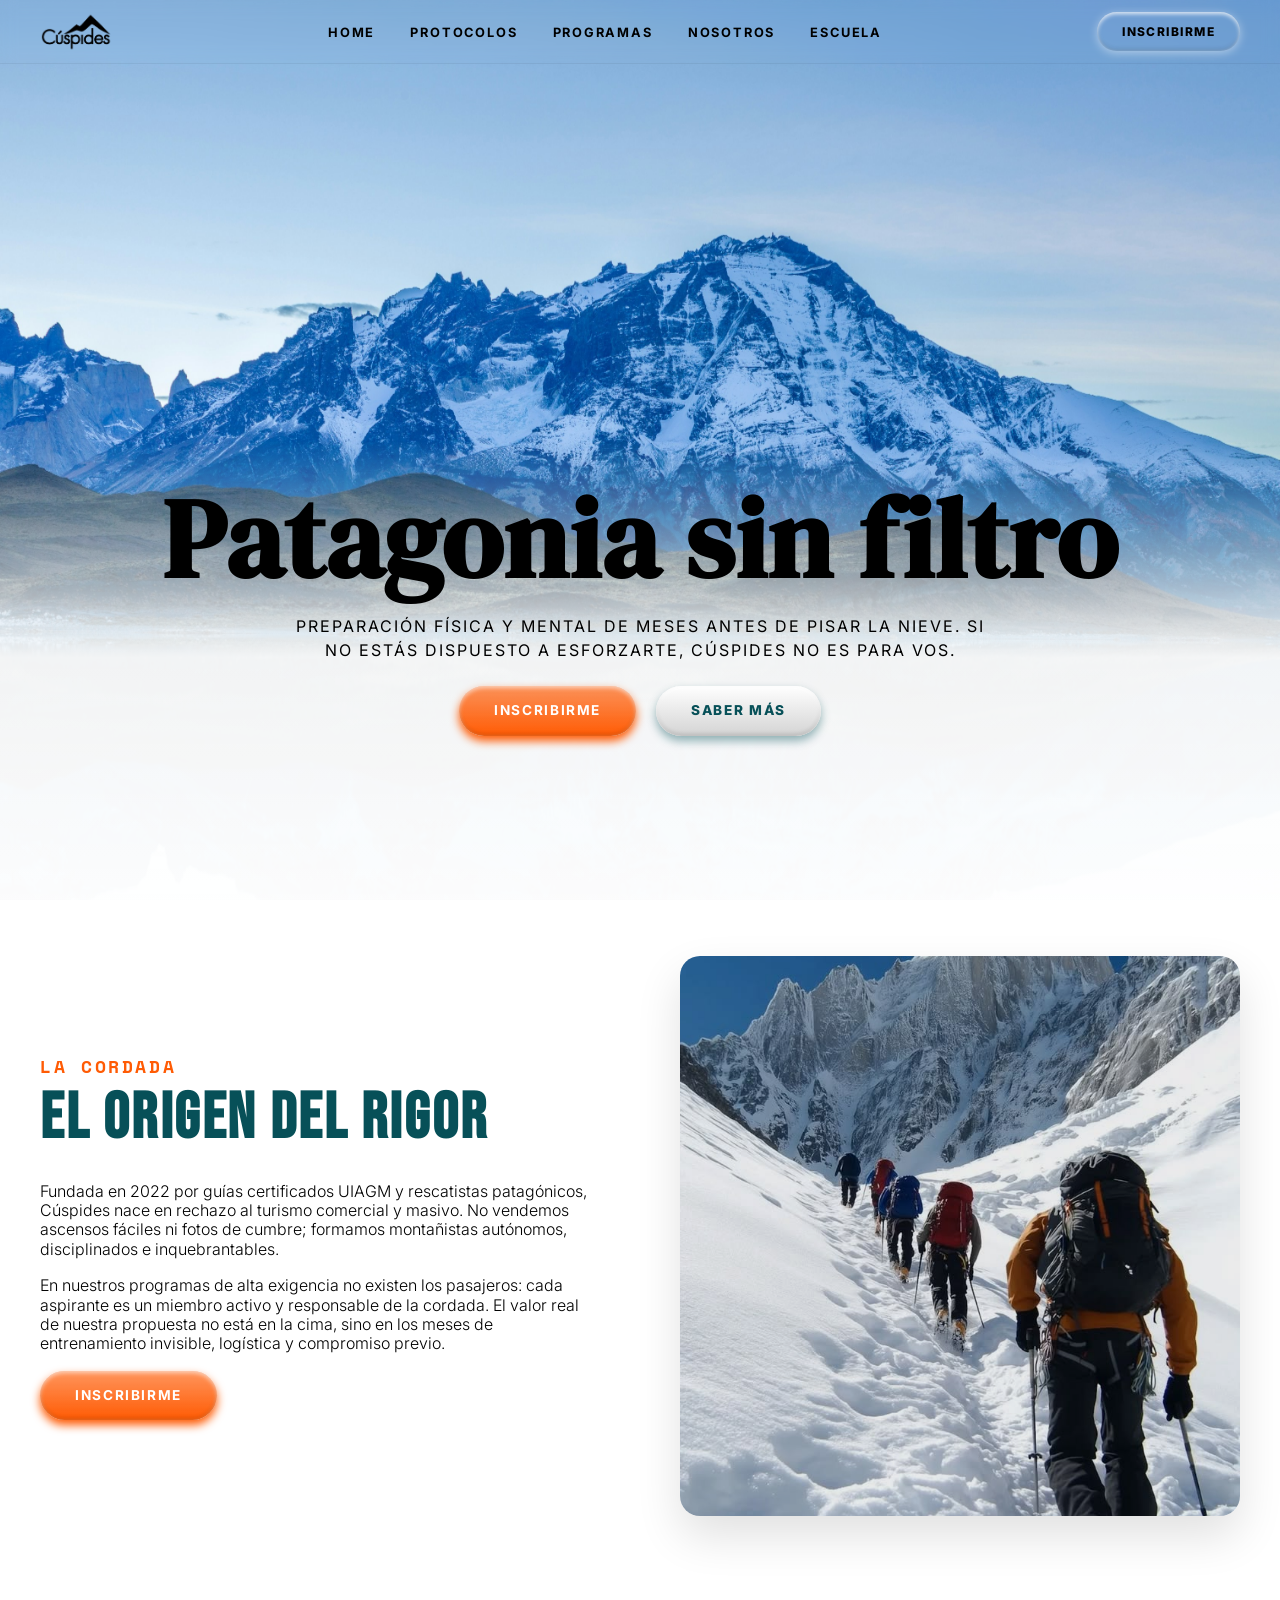
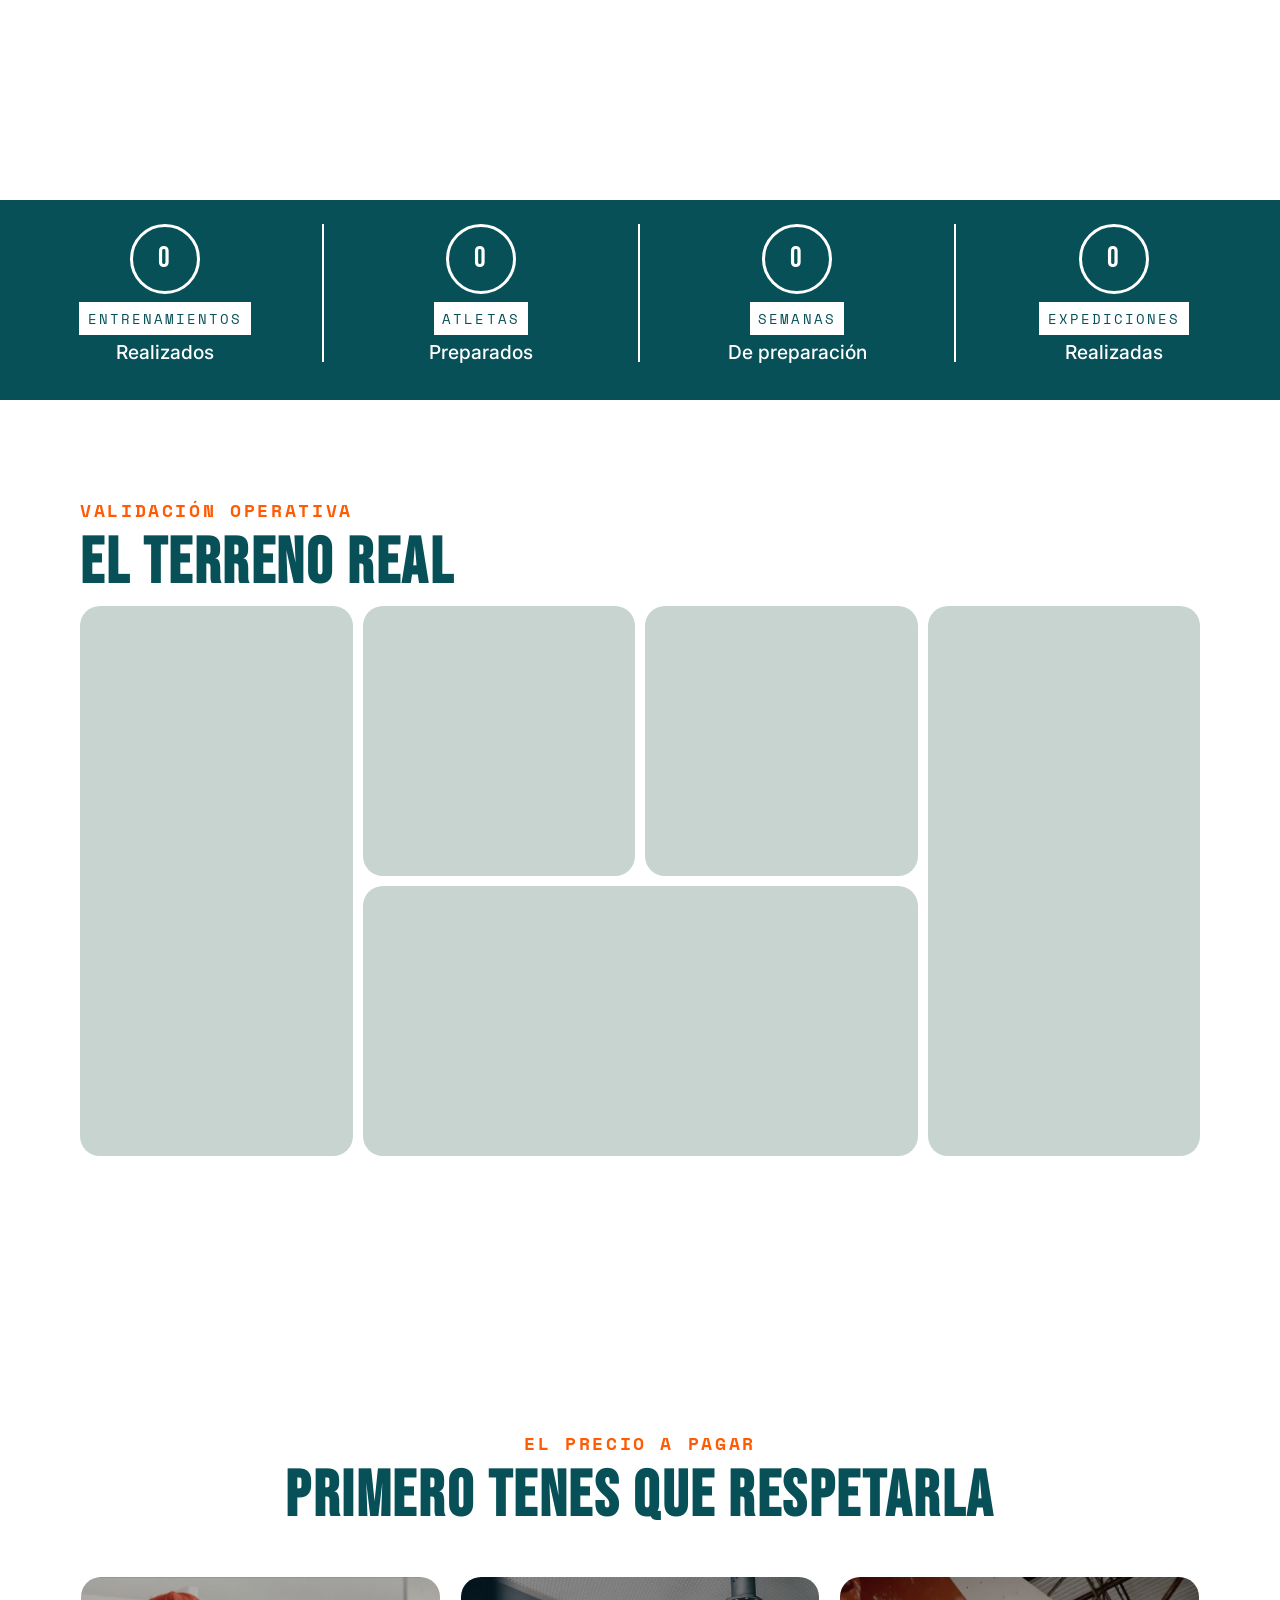
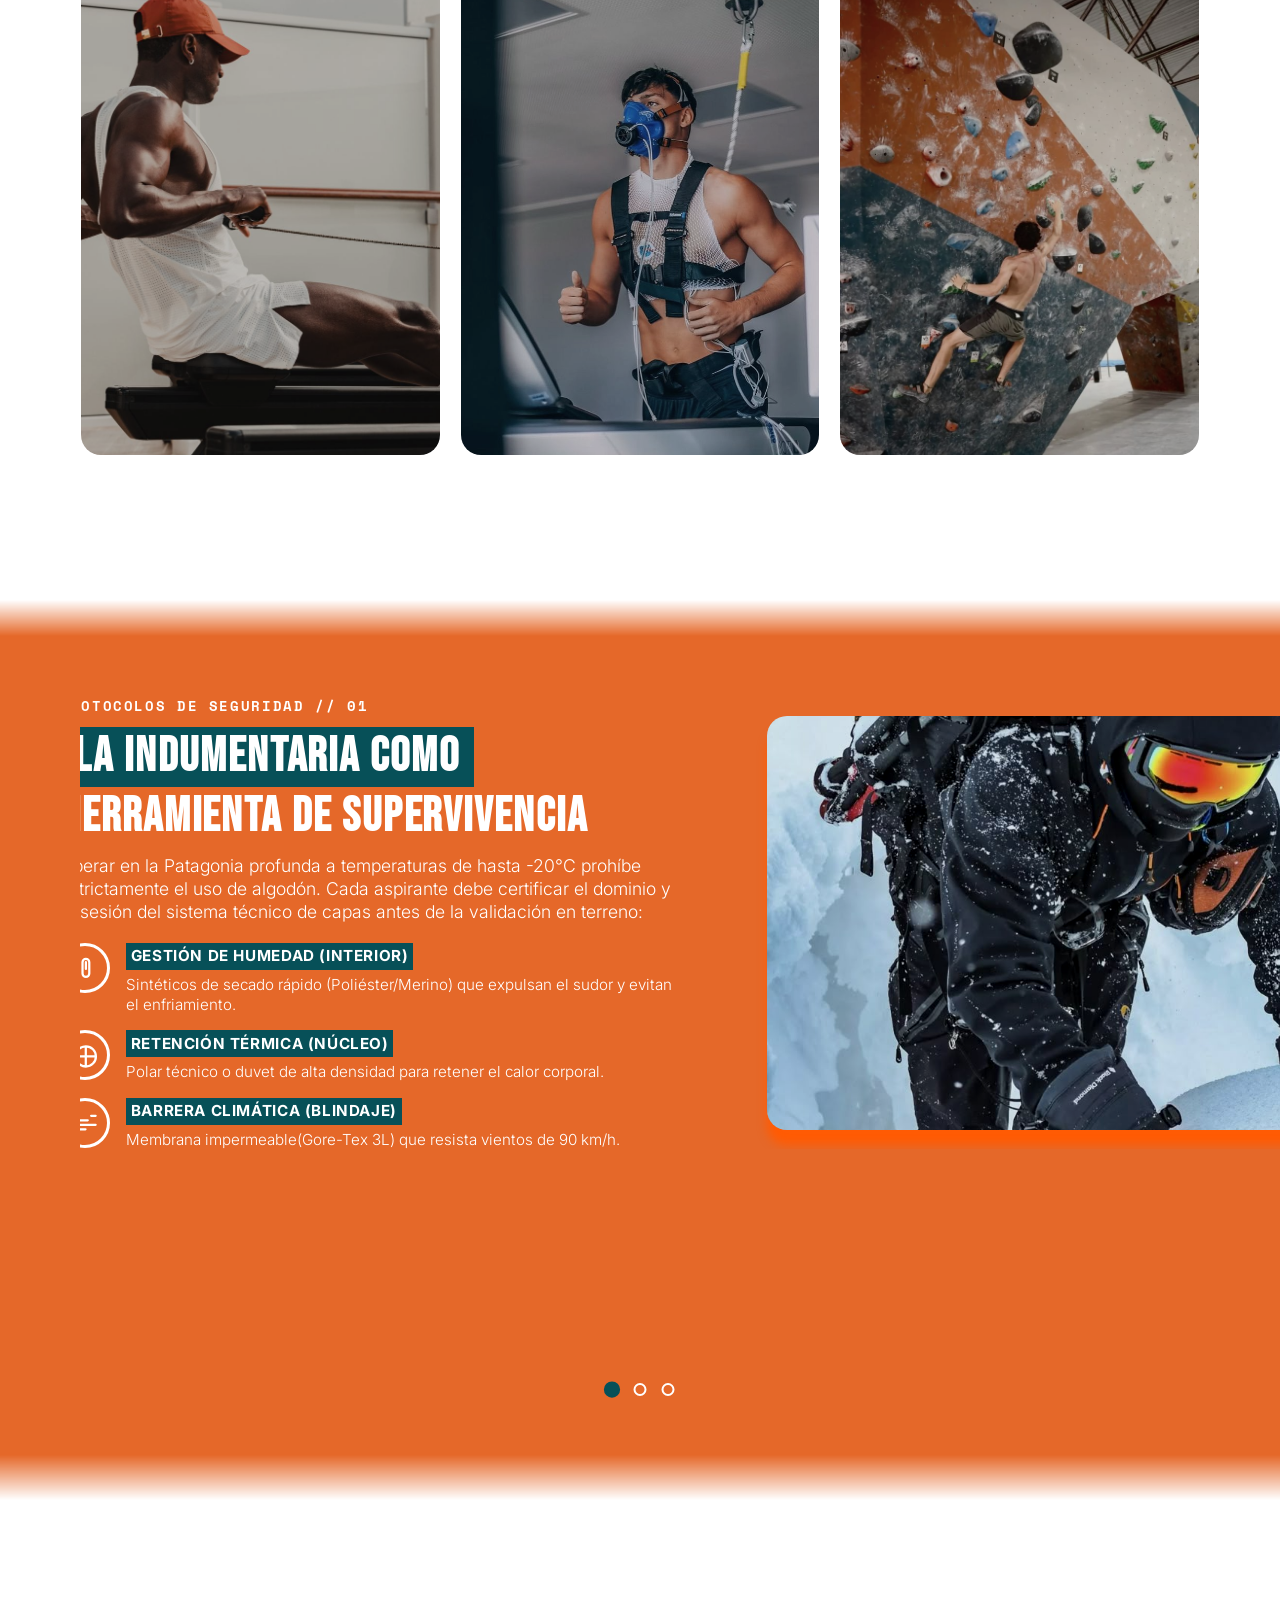
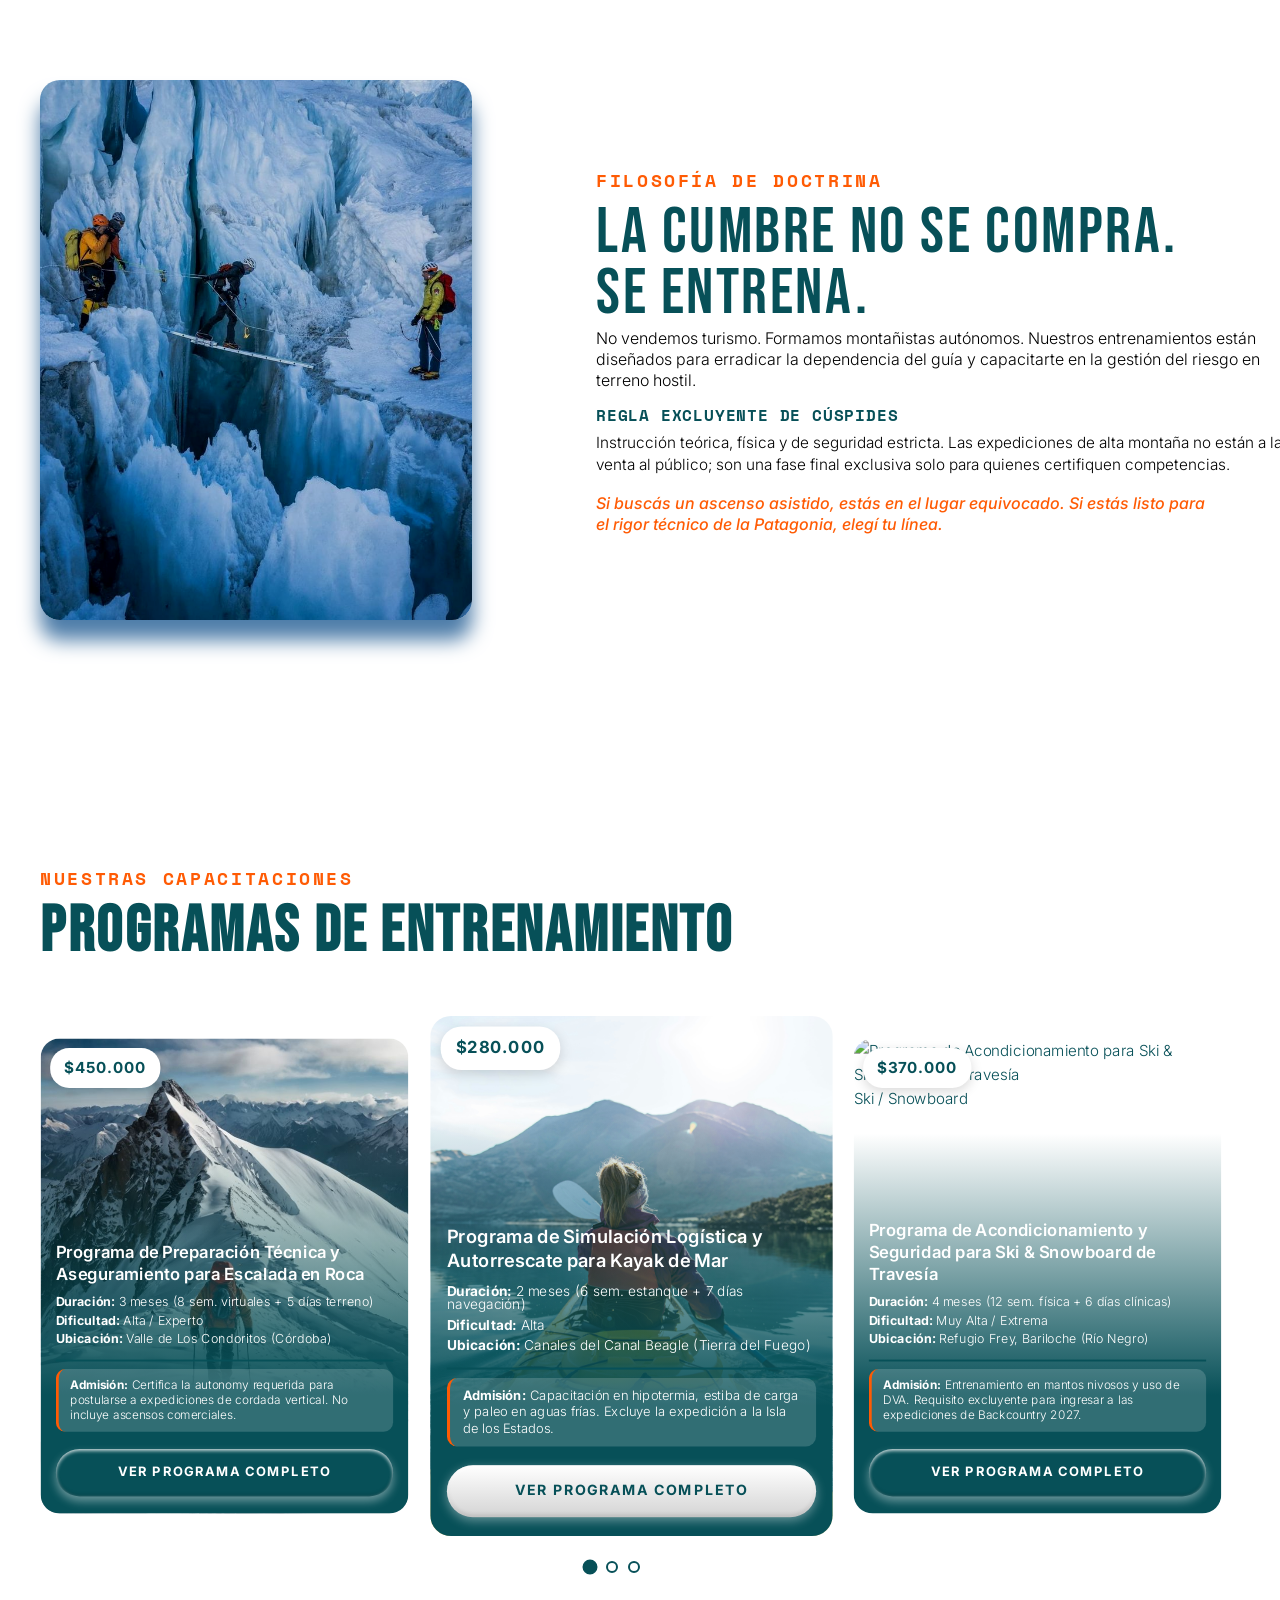
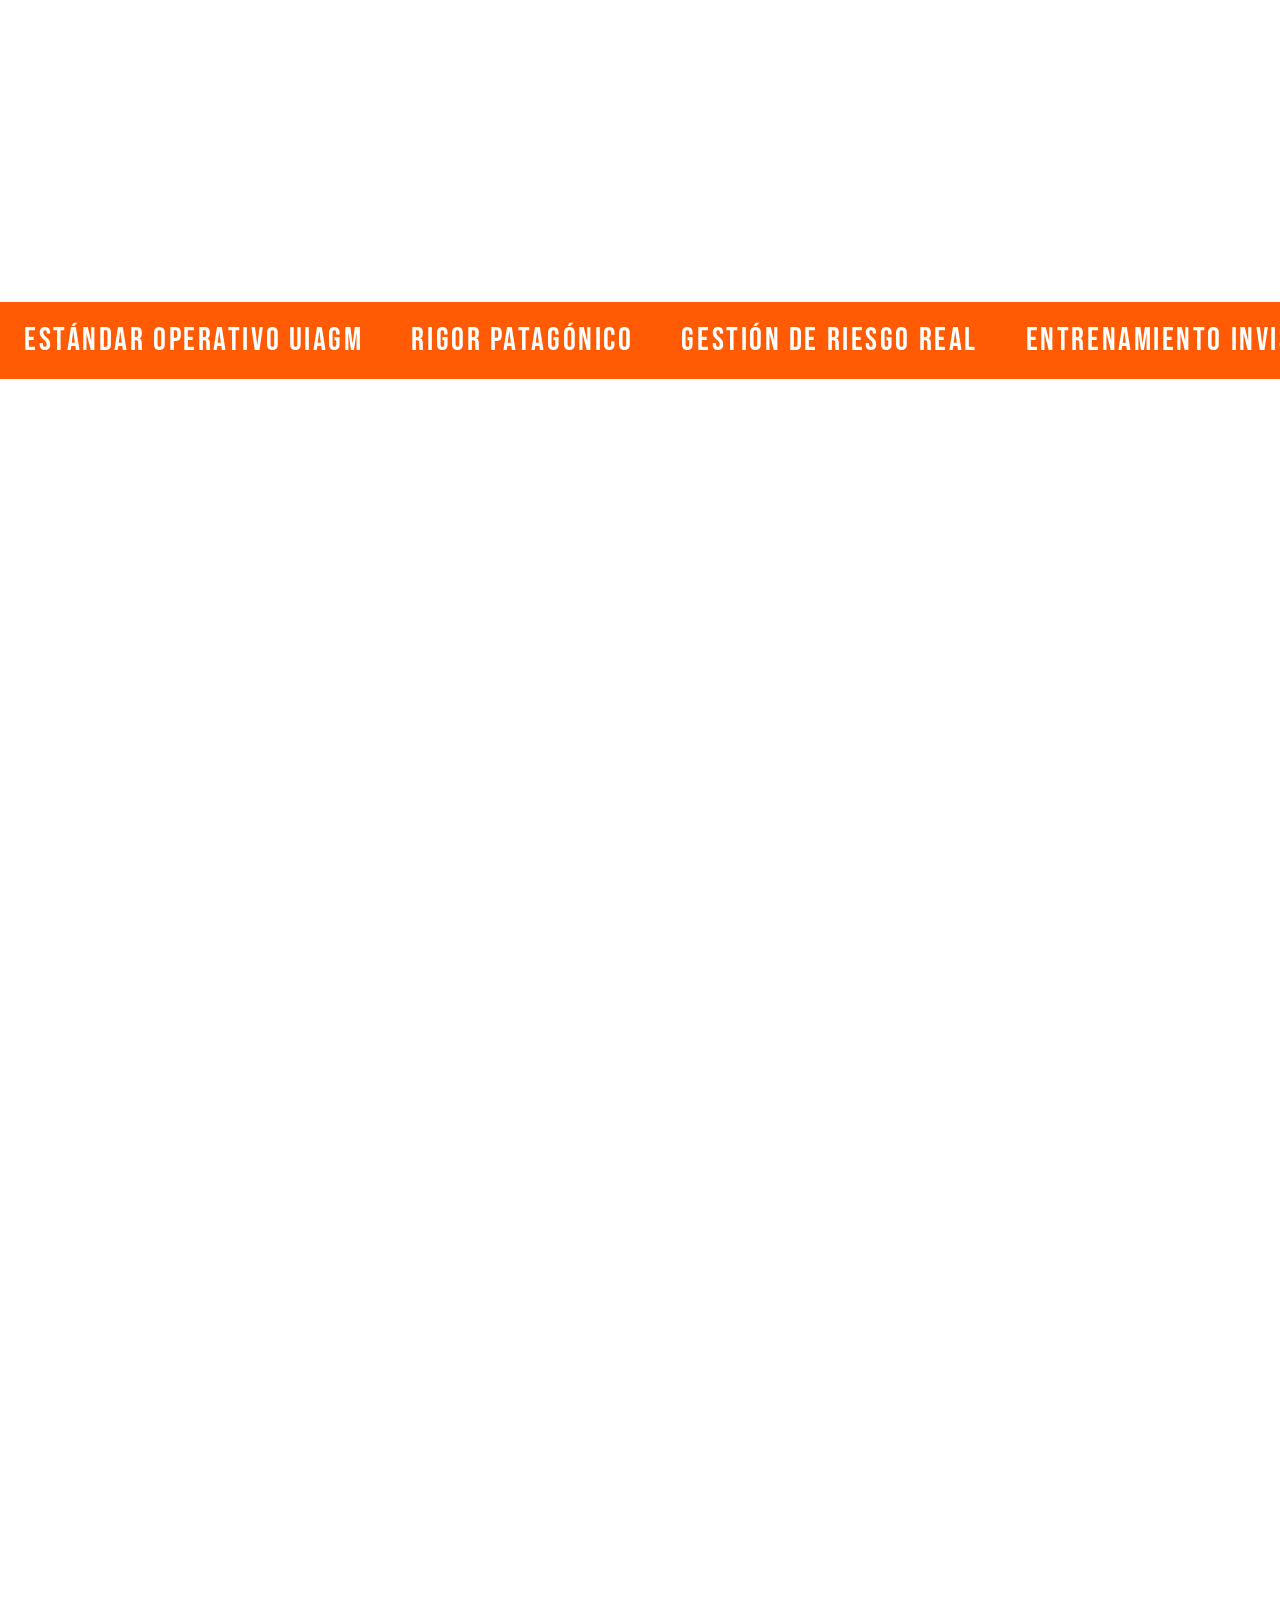
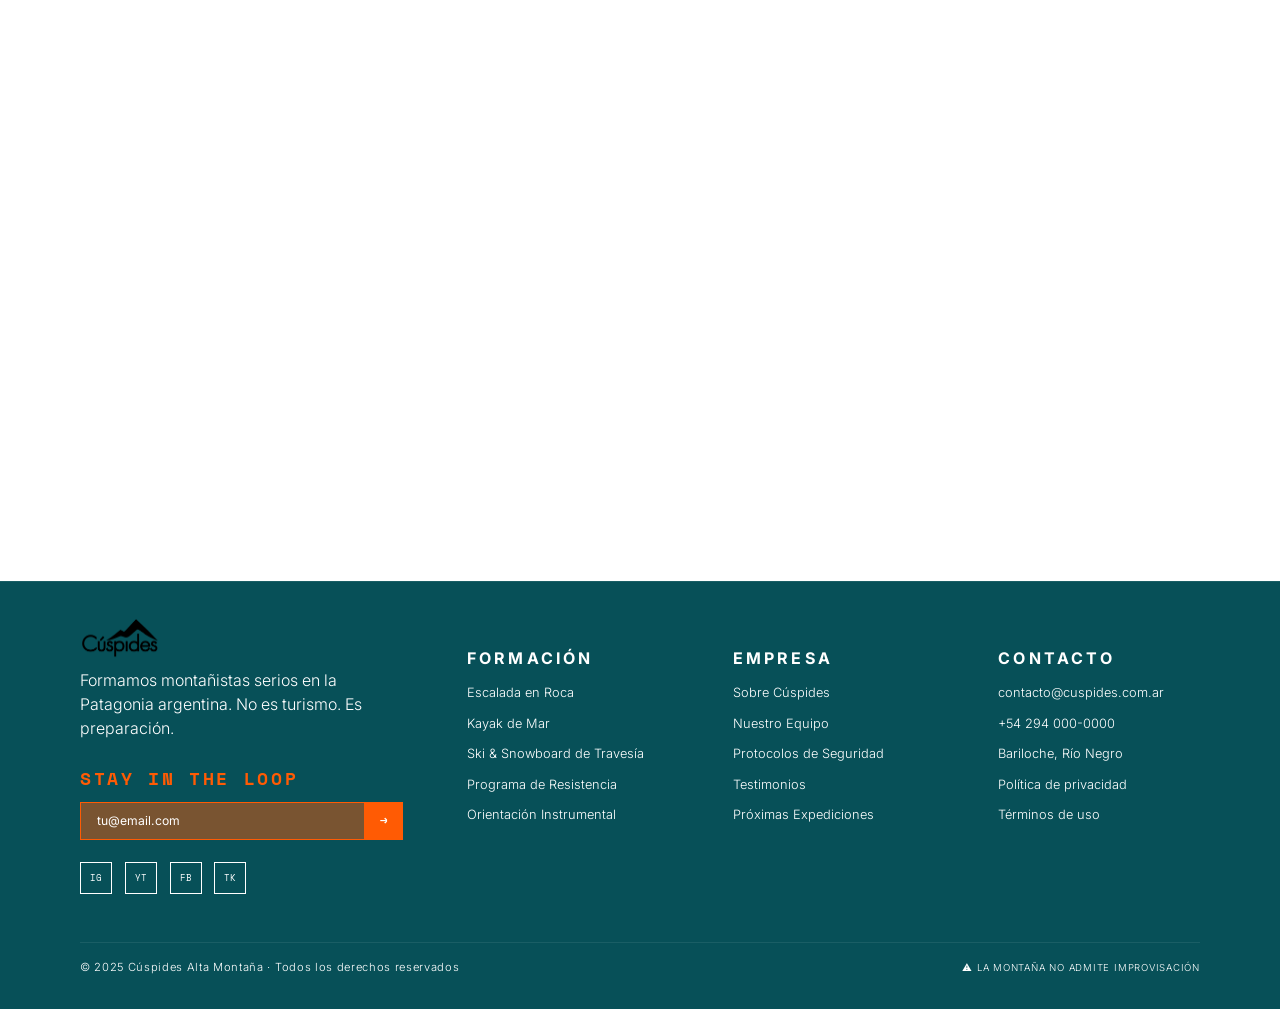
==== commit 9a225f25: "mm" ====
--- a/index.html
+++ b/index.html
@@ -7,7 +7,9 @@
   <link rel="preconnect" href="https://fonts.googleapis.com"/>
   <link rel="preconnect" href="https://fonts.gstatic.com" crossorigin/>
   <link href="https://fonts.googleapis.com/css2?family=Bebas+Neue&family=Inter:wght@300;400;500;600&family=Space+Mono:wght@400;700&display=swap" rel="stylesheet"/>
-
+<link rel="preconnect" href="https://fonts.googleapis.com">
+<link rel="preconnect" href="https://fonts.gstatic.com" crossorigin>
+<link href="https://fonts.googleapis.com/css2?family=DM+Serif+Display:ital@0;1&display=swap" rel="stylesheet">
     <link rel="stylesheet" href="ff.css"/>
 <link rel="icon" type="image/png" href="fotos/favicon.png"/>
 </head>
@@ -27,58 +29,24 @@
   </header>
 
   <!-- HERO -->
-  <section class="hero">   
+<section class="hero">   
   <div class="hero-bg"></div>
-  
   <div class="hero-clouds"></div>
   
+  <!-- Todo el texto y botones deben ir agrupados aquí adentro -->
   <div class="hero-content">
     <h1>Patagonia sin filtro</h1>
-    <p>Preparación física y mental de meses antes de
-    pisar la nieve. Si no estás dispuesto a esforzarte, Cúspides no es para vos.</p>
-  </div>
-
-        <div class="hero-btns">
-          <a href="#programas" class="btn btn--primary">Inscribirme</a>
-          <a href="#pasos" class="btn btn--secondary">Saber más</a>
-        </div>
-     
-  </section>
-  
-  
-  <!-- STATS / CATEGORÍAS -->
-  <div class="categories">
-    <div class="categories-grid">
-      <div class="cat-item">
-        <div class="cat-circle">
-          <span class="cat-num" data-target="340">0</span>
-        </div>
-        <span class="cat-tag">Entrenamientos</span>
-        <span class="cat-label">Realizados</span>
-      </div>
-      <div class="cat-item">
-        <div class="cat-circle">
-          <span class="cat-num" data-target="200">0</span>
-        </div>
-        <span class="cat-tag">Atletas</span>
-        <span class="cat-label">Preparados</span>
-      </div>
-      <div class="cat-item">
-        <div class="cat-circle">
-          <span class="cat-num" data-target="20">0</span>
-        </div>
-        <span class="cat-tag">Semanas</span>
-        <span class="cat-label">De preparación</span>
-      </div>
-      <div class="cat-item">
-        <div class="cat-circle">
-          <span class="cat-num" data-target="174">0</span>
-        </div>
-        <span class="cat-tag">Expediciones</span>
-        <span class="cat-label">Realizadas</span>
-      </div>
-    </div>
-  </div>
+    <p>Preparación física y mental de meses antes de pisar la nieve. Si no estás dispuesto a esforzarte, Cúspides no es para vos.</p>
+        
+    <!-- Botones dentro del hero-content -->
+    <div class="hero-btns">
+      <a href="#programas" class="btn btn--primary">Inscribirme</a>
+      <a href="#pasos" class="btn btn--secondary">Saber más</a>
+    </div>
+  </div>
+</section>
+  
+  
   
 <!--seccion somos-->
   <!-- SECCIÓN: QUIÉNES SOMOS -->
@@ -113,6 +81,44 @@
   </div>
 </section>
   
+  
+  
+  <!-- STATS / CATEGORÍAS -->
+  <div class="categories">
+    <div class="categories-grid">
+      <div class="cat-item">
+        <div class="cat-circle">
+          <span class="cat-num" data-target="340">0</span>
+        </div>
+        <span class="cat-tag">Entrenamientos</span>
+        <span class="cat-label">Realizados</span>
+      </div>
+      <div class="cat-item">
+        <div class="cat-circle">
+          <span class="cat-num" data-target="200">0</span>
+        </div>
+        <span class="cat-tag">Atletas</span>
+        <span class="cat-label">Preparados</span>
+      </div>
+      <div class="cat-item">
+        <div class="cat-circle">
+          <span class="cat-num" data-target="20">0</span>
+        </div>
+        <span class="cat-tag">Semanas</span>
+        <span class="cat-label">De preparación</span>
+      </div>
+      <div class="cat-item">
+        <div class="cat-circle">
+          <span class="cat-num" data-target="174">0</span>
+        </div>
+        <span class="cat-tag">Expediciones</span>
+        <span class="cat-label">Realizadas</span>
+      </div>
+    </div>
+  </div>
+  
+  
+  
 <!-- SECCIÓN: REGISTRO AUDIOVISUAL (BENTO GRID - 5 VIDEOS) -->
 <section class="galeria-seccion reveal" id="registro-audiovisual">
   <div class="galeria-container">
@@ -196,6 +202,7 @@
     </div>
 </section>
   <!-- PARA HACER ESTO -->
+  
   <!-- NECESITAS ESTO -->
   <section class="necesitas reveal" id="pasos">
     <div class="necesitas-header">
@@ -359,7 +366,7 @@
         </div>
         <div class="protocolos-right">
           <div class="protocolos-img-wrapper">
-            <img src="fotos/gps.jpg" class="protocolos-img" alt="Monitoreo satelital activo enlazado por radio" />
+            <img src="fotos/gps.png" class="protocolos-img" alt="Monitoreo satelital activo enlazado por radio" />
           </div>
         </div>
       </div>
@@ -421,34 +428,29 @@
         <img src="fotos/guias.jpg" class="precards-img" alt="Preparación técnica y equipamiento en terreno alpino" />
       </div>
     </div>
-
-    <div class="precards-right">
-      <p class="section-eyebrow">Filosofía de Doctrina</p>
-      <h2 class="section-title">La Cumbre no se Compra.<br>Se Entrena.</h2>
-      <h3 class="precards-subtitle">Programas de Formación Técnica y Autonomía Alpina</h3>
+<div class="precards-right">
+      <p class="section-eyebrow">FILOSOFÍA DE DOCTRINA</p>
+      <h2 class="section-title">LA CUMBRE NO SE COMPRA.<br>SE ENTRENA.</h2>
       
       <p class="precards-text">
-        No vendemos paquetes turísticos ni salidas recreativas. Diseñamos entrenamientos rigurosos con un solo objetivo: erradicar la dependencia del guía y formar montañistas autónomos capaces de gestionar el riesgo en terreno hostil.
+        No vendemos turismo. Formamos montañistas autónomos. Nuestros entrenamientos están diseñados para erradicar la dependencia del guía y capacitarte en la gestión del riesgo en terreno hostil.
       </p>
 
       <div class="precards-regla-box">
-        <span class="regla-tag">Regla Excluyente de Cúspides</span>
+        <span class="regla-tag">REGLA EXCLUYENTE DE CÚSPIDES</span>
         <p>
-          Cada módulo se limita estrictamente a la instrucción teórica, física y de seguridad. Nuestras expediciones de alta montaña no están a la venta al público general; son una fase final exclusiva para quienes aprueben y certifiquen sus competencias.
+          Instrucción teórica, física y de seguridad estricta. Las expediciones de alta montaña no están a la venta al público; son una fase final exclusiva solo para quienes certifiquen competencias.
         </p>
       </div>
 
       <p class="precards-footer-text">
-        Si buscás un ascenso asistido, estás en el lugar equivocado. Si estás listo para pagar el derecho de piso técnico que exige la Patagonia, elegí tu línea abajo.
+        Si buscás un ascenso asistido, estás en el lugar equivocado. Si estás listo para el rigor técnico de la Patagonia, elegí tu línea.
       </p>
-
+    </div>
       <a href="#programas" class="btn-card">Inscribirme</a>
     </div>
-
-  </div>
 </section>
-  
-<section class="cards-seccion reveal" id="programas">
+  <section class="cards-seccion reveal" id="programas">
   <div class="cards-wrapper">
     
     <div class="cards-intro">
@@ -464,9 +466,10 @@
 
     <div class="cards-slider">
       
+      <!-- Card 1: No prende dot -->
       <div class="card-item">
         <div class="card-img-box">
-          <img src="fotos/escala2.jpg" alt="Programa de Preparación Técnica para Escalada en Roca" />
+          <img src="fotos/roca.jpg" alt="Programa de Preparación Técnica para Escalada en Roca" />
           <span class="card-badge">Escalada</span>
         </div>
         <span class="card-price">$450.000</span>
@@ -485,9 +488,10 @@
         </div>
       </div>
 
-      <div class="card-item">
+      <!-- Card 2: Prende el Dot 0 -->
+      <div class="card-item" data-dot="0">
         <div class="card-img-box">
-          <img src="fotos/kayakk.jpg" alt="Programa de Simulación Logística para Kayak de Mar" />
+          <img src="fotos/kayak1.jpg" alt="Programa de Simulación Logística para Kayak de Mar" />
           <span class="card-badge">Kayak de Mar</span>
         </div>
         <span class="card-price">$280.000</span>
@@ -506,9 +510,10 @@
         </div>
       </div>
 
-      <div class="card-item">
+      <!-- Card 3: Prende el Dot 1 -->
+      <div class="card-item" data-dot="1">
         <div class="card-img-box">
-          <img src="fotos/fondosnow.jpg" alt="Programa de Acondicionamiento para Ski & Snowboard de Travesía" />
+          <img src="fotos/2%20(3).jpg" alt="Programa de Acondicionamiento para Ski & Snowboard de Travesía" />
           <span class="card-badge">Ski / Snowboard</span>
         </div>
         <span class="card-price">$370.000</span>
@@ -527,9 +532,10 @@
         </div>
       </div>
 
-      <div class="card-item">
+      <!-- Card 4: Prende el Dot 2 -->
+      <div class="card-item" data-dot="2">
         <div class="card-img-box">
-          <img src="fotos/camping.jpg" alt="Programa de Resistencia Mental y Técnicas de Vivac" />
+          <img src="fotos/ca%20(1).jpg" alt="Programa de Resistencia Mental y Técnicas de Vivac" />
           <span class="card-badge">Riesgo & Vivac</span>
         </div>
         <span class="card-price">$175.000</span>
@@ -548,9 +554,10 @@
         </div>
       </div>
 
+      <!-- Card 5: No prende dot -->
       <div class="card-item">
         <div class="card-img-box">
-          <img src="fotos/mapa.jpg" alt="Programa de Orientación Instrumental y Cartografía Análoga" />
+          <img src="fotos/map.jpg" alt="Programa de Orientación Instrumental y Cartografía Análoga" />
           <span class="card-badge">Navegación</span>
         </div>
         <span class="card-price">$205.000</span>
@@ -641,7 +648,7 @@
       <div class="blog-content">
         <p class="section-eyebrow">Escuela de Guías 2027</p>
         <h2 class="blog-title">Certificaciones Internacionales para Terrenos Hostiles</h2>
-        <p class="blog-text">La preparación técnica no se detiene en la autonomía personal. Con la mirada puesta en 2027, Cúspides expandirá su infraestructura operativa y académica para dar forma a nuestra futura "Escuela de Guías". Un búnker de formación profesional diseñado exclusivamente para quienes buscan hacer de la gestión del riesgo en montaña su forma de vida
+        <p class="blog-text">La preparación técnica no se detiene en la autonomía personal. Con la mirada puesta en 2027, Cúspides expandirá su infraestructura operativa y académica para dar forma a nuestra futura "Escuela de Guías". Un búnker de formación profesional diseñado exclusivamente para quienes buscan hacer de la gestión del riesgo en montaña su forma de vida.
         </p>
         <a href="#" class="blog-link">Leer más</a>
       </div>
@@ -742,7 +749,7 @@
   <div class="testimonios-wrapper">
     
     <div class="testimonios-header">
-      <p class="section-eyebrow">La voz de la cordada</p>
+      <p class="section-eyebrow-test">LA VOZ DE LA CORDADA</p>
       <h2 class="section-title">Experiencias en Terreno Real</h2>
     </div>
 
@@ -850,21 +857,21 @@
       <div class="footer-col">
         <h4>Formación</h4>
         <ul>
-          <li><a href="#programas">Escalada en Roca</a></li>
-          <li><a href="#programs">Kayak de Mar</a></li>
+          <li><a href="index.html">Escalada en Roca</a></li>
+          <li><a href="index.html">Kayak de Mar</a></li>
           <li><a href="detalle.html">Ski & Snowboard de Travesía</a></li>
-          <li><a href="#programas">Programa de Resistencia</a></li>
-          <li><a href="#programas">Orientación Instrumental </a></li>
+          <li><a href="index.html">Programa de Resistencia</a></li>
+          <li><a href="index.html">Orientación Instrumental </a></li>
         </ul>
       </div>
       <div class="footer-col">
         <h4>Empresa</h4>
         <ul>
-          <li><a href="#somos">Sobre Cúspides</a></li>
-          <li><a href="#nosotros">Nuestro Equipo</a></li>
-          <li><a href="#protocolos">Protocolos de Seguridad</a></li>
-          <li><a href="#testimonios">Testimonios</a></li>
-          <li><a href="#escuela">Próximas Expediciones</a></li>
+          <li><a href="index.html">Sobre Cúspides</a></li>
+          <li><a href="index.html">Nuestro Equipo</a></li>
+          <li><a href="index.html">Protocolos de Seguridad</a></li>
+          <li><a href="index.html">Testimonios</a></li>
+          <li><a href="index.html">Próximas Expediciones</a></li>
         </ul>
       </div>
       <div class="footer-col">
--- a/ff.css
+++ b/ff.css
@@ -101,40 +101,68 @@
   font-weight: 700;
   letter-spacing: 0.14em;
   text-transform: uppercase;
-  color: #FF5B04;
+  color: #000000;
   text-decoration: none;
   transition: color 0.2s;
 }
 
-.nav-links a:hover { 
-  color: #075058; 
-}
 
 .nav-cta--pill {
   display: inline-flex;
   align-items: center;
   justify-content: center;
   padding: 10px 25px; 
-  font-family: Arial, sans-serif;
-  font-size: 0.85rem;
-  font-weight: 700;
+  font-family: 'inter', sans-serif;
+  font-size: 0.75rem;
   text-transform: uppercase;
-  letter-spacing: 0.1em;
+  letter-spacing: 0.12em;
   text-decoration: none;
   white-space: nowrap; 
   border-radius: 50px; 
-  background: #FF5B04;
-  color: var(--color-bg); 
-  box-shadow: 0 4px 15px rgba(255, 91, 4, 0.4); 
-  transition: transform 0.2s ease, filter 0.2s ease;
+  color: #000000;
+  font-weight: 800;
+background-color: transparent;
+  backdrop-filter: blur(12px);
+  -webkit-backdrop-filter: blur(12px);
+  /* Mismo truco de luz para el botón claro */
+  box-shadow: 
+    inset 0 2px 4px rgba(255, 255, 255, 0.8),
+    inset 0 -2px 4px rgba(0, 0, 0, 0.15),
+    0 2px 10px rgba(255, 255, 255, 0.44);
+}
+
+.nav-cta--pill:hover { 
+  
+   background: linear-gradient(to bottom , #ffffff 50%, #dbdbdb 180%);
+  /* Gradiente blanco translúcido */
+  backdrop-filter: blur(12px);
+  transform: translateY(-2px);
+  color: #075058;
+  box-shadow: 
+    inset 0 2px 4px rgba(255, 255, 255, 0.8),
+    inset 0 -2px 4px rgba(0, 0, 0, 0.15),
+    0 5px 10px #ffffff;/* Sombra exterior flotante */
+  display: inline-flex;
+  align-items: center;
+  justify-content: center;
+  padding: 10px 25px; 
+  font-family: var(--font-cuerpo), sans-serif;
+  font-size: 0.75rem;
+  text-transform: uppercase;
+  letter-spacing: 0.12em;
+  text-decoration: none;
+  white-space: nowrap; 
+  border-radius: 50px; 
+  box-sizing: border-box;
+  transition: background-color 0.25s ease, color 0.25s ease, border-color 0.25s ease, box-shadow 0.25s ease;
   cursor: pointer;
-}
-
-.nav-cta--pill:hover { 
-  filter: brightness(1.1); 
-}
-
-/* ── 4. BOTONES (SISTEMA INTERACTIVO INVERTIDO — CAPTURA) ── */
+} 
+
+
+
+
+
+/* ── 4. BOTONES (SISTEMA INTERACTIVO INVERTIDO — CAPTURA) ── *//* 1. Base del botón (Solo estructura, sin colores) */
 .btn {
   display: inline-flex;
   align-items: center;
@@ -149,42 +177,68 @@
   white-space: nowrap; 
   border-radius: 50px; 
   box-sizing: border-box;
-  transition: transform 0.25s ease, background-color 0.25s ease, color 0.25s ease, border-color 0.25s ease, box-shadow 0.25s ease;
+  transition: all 0.3s ease;
   cursor: pointer;
 }
 
-/* Botón Principal (Postularse: Base Naranja -> Hover Blanco)[cite: 6] */
-.btn {
-  background-color: #FF5B04; 
-  color: var(--color-white);
-  border: 2px solid #FF5B04;
-  box-shadow: 0 4px 15px rgba(255, 91, 4, 0.35); 
-}
-
-.btn:hover {
+/* 2. Botón Principal (Cristal Naranja) */
+.btn--primary {
+  color: #ffffff;
+background: linear-gradient(to bottom , #ff5b04a5 0%, #FF5B04 100%);
+
+  
+  /* Desenfoque del fondo */
+  backdrop-filter: blur(12px);
+  -webkit-backdrop-filter: blur(12px); /* Obligatorio para Safari */
+  
+  
+  /* LA MAGIA AQUÍ: Luz pegando arriba (inset blanco) y sombra abajo (inset negro) */
+  box-shadow: 
+    inset 0 2px 4px rgba(255, 255, 255, 0.6), /* Brillo superior */
+    inset 0 -2px 4px rgba(0, 0, 0, 0.15),     /* Sombra inferior interna */
+    0 5px 10px #FF5B04;       /* Sombra exterior flotante */
+}
+
+.btn--primary:hover {
   transform: translateY(-2px);
-  background-color: var(--color-white);
-  color: #FF5B04;
-  border-color: #FF5B04;
-  box-shadow: 0 6px 20px rgba(255, 91, 4, 0.5); 
-}
-
-/* Botón Secundario (Saber Más: Base Blanca -> Hover Naranja)[cite: 6] */
+   background: linear-gradient(to bottom , #ffffff 0%, #b1b1b1 180%);
+ color: #075058;
+  box-shadow: 
+    inset 0 2px 4px rgba(255, 255, 255, 0.8),
+    inset 0 -2px 4px rgba(0, 0, 0, 0.15),
+    0 5px 10px rgba(7, 80, 88, 0.43);
+}
+
+/* 3. Botón Secundario (Cristal Claro/Blanco) */
 .btn--secondary {
-  background-color: var(--color-white) !important; 
-  color: #FF5B04 !important;
-  border: 2px solid #FF5B04 !important;
-  box-shadow: 0 4px 15px rgba(0, 0, 0, 0.06); 
+  color: #075058;
+  font-weight: 800;
+   background: linear-gradient(to bottom , #ffffff 0%, #b1b1b1 180%);
+  /* Gradiente blanco translúcido */
+  backdrop-filter: blur(12px);
+  -webkit-backdrop-filter: blur(12px);
+
+  /* Mismo truco de luz para el botón claro */
+  box-shadow: 
+    inset 0 2px 4px rgba(255, 255, 255, 0.8),
+    inset 0 -2px 4px rgba(0, 0, 0, 0.15),
+    0 5px 10px rgba(7, 80, 88, 0.43);
 }
 
 .btn--secondary:hover {
-  transform: translateY(-2px) !important;
-  background-color: #FF5B04 !important;
-  color: var(--color-white) !important;
-  border-color: #FF5B04 !important;
-  box-shadow: 0 6px 20px rgba(255, 91, 4, 0.4) !important;
-}
-
+  color: #ffffff;
+background: linear-gradient(to bottom , #ff5b04a5 0%, #FF5B04 100%);
+
+  
+  /* Desenfoque del fondo */
+  backdrop-filter: blur(12px);
+  -webkit-backdrop-filter: blur(12px); /* Obligatorio para Safari */
+  /* LA MAGIA AQUÍ: Luz pegando arriba (inset blanco) y sombra abajo (inset negro) */
+  box-shadow: 
+    inset 0 2px 4px rgba(255, 255, 255, 0.6), /* Brillo superior */
+    inset 0 -2px 4px rgba(0, 0, 0, 0.15),     /* Sombra inferior interna */
+    0 5px 10px #FF5B04;     
+}
 /* ── 5. SECCIONES TIPO PERSIANA Y CABECERAS ── */
 section { 
   position: relative;
@@ -254,35 +308,55 @@
   will-change: transform;
   backface-visibility: hidden;
 }
-
 .hero-content {
-  position: relative;
+  position: absolute;
+  width: 100%;        
+  left: 0;            
+  top: 50vh;          
   z-index: 3;
-  text-align: center;
-  color: #075058; 
+  color: #000000; 
+  display: flex;
+  flex-direction: column;
+  align-items: center; 
+  text-align: center;  
+  /* BORRAMOS EL OPACITY Y LA ANIMATION DE ACÁ */
+}
+
+/* 1. El título aparece primero (espera 1.2s) */
+.hero-content h1 {
+  font-family: 'DM Serif Display', serif;
+  font-size: 7rem;
+  margin: 0;
+  color: #000000;
+  letter-spacing: 1px;
+  margin-bottom: -20px;
   opacity: 0;
-  
-  /* Agrega esta línea para bajar el bloque de texto */
-  margin-top: 50vh; /* Puedes probar con 100px, 150px o 30vh según qué tan abajo lo quieras */
-  
-  animation: fadeInUpText 1.5s cubic-bezier(0.25, 1, 0.5, 1) 1.2s forwards;
-}
-.hero-content h1 {
-  font-family: 'Playfair Display', serif; 
-  font-size: 6rem;
-  bottom: 10%;
-  margin: 0;
-  letter-spacing: 1px;
-}
-
+  animation: fadeInUpText 1.2s cubic-bezier(0.25, 1, 0.5, 1) 1.2s forwards;
+}
+
+/* 2. El párrafo aparece un toque después (espera 1.4s) */
 .hero-content p {
   font-family: 'Inter', sans-serif;
-  font-size: 1.1rem;
-  color: #000000;
+  font-size: 1rem;
   text-transform: uppercase;
   letter-spacing: 2px;
-  margin-top: 5px;
-  max-width: 800px;
+  line-height: 1.5;
+  margin: 5px auto -1px;
+  max-width: 700px;
+  font-weight: 400;
+  opacity: 0;
+  animation: fadeInUpText 1.2s cubic-bezier(0.25, 1, 0.5, 1) 1.4s forwards;
+}
+
+/* 3. Los botones aparecen al final (esperan 1.6s) */
+.hero-btns {
+  display: flex;
+  gap: 20px;
+  margin-top: 25px;
+  justify-content: center;
+  
+  opacity: 0;
+  animation: fadeInUpText 1.2s cubic-bezier(0.25, 1, 0.5, 1) 1.6s forwards;
 }
 
 /* --- ANIMACIONES KEYFRAMES --- */
@@ -489,19 +563,19 @@
 }
 
 /* ── 11. RESTO DE COMPONENTES DEL COMPLEMENTO DE PÁGINA (CATEGORÍAS, BENTO, STAFF, ETC.) ── */
-.categories { position: relative; z-index: 30; background: var(--color-titles); width: 100%; height: auto !important; min-height: auto; overflow: visible !important; padding: 2.7rem 2rem; border-bottom: 2px solid var(--color-titles); }
+.categories { position: relative; z-index: 30; background: var(--color-titles); width: 100%; height: 200px !important; min-height: 50px; overflow: visible !important; padding: 1.5rem 0.5rem; border-bottom: 2px solid var(--color-titles); }
 .categories-grid { display: grid; grid-template-columns: repeat(4, 1fr); gap: 0; }
-.cat-item { display: flex; flex-direction: column; align-items: center; gap: 0.6rem; cursor: default; border-right: 2px solid var(--color-bg); }
+.cat-item { display: flex; flex-direction: column; align-items: center; gap: 0.5rem; cursor: default; border-right: 2px solid var(--color-bg); }
 .cat-item:last-child { border-right: none; }
-.cat-circle { width: 86px; height: 86px; border-radius: 50%; border: 3px solid var(--color-white) ; display: flex; align-items: center; justify-content: center; background-color: transparent; transition: background 0.5s, border-color 0.3s; }
+.cat-circle { width: 70px; height: 70px; border-radius: 50%; border: 3px solid var(--color-white) ; display: flex; align-items: center; justify-content: center; background-color: transparent; transition: background 0.5s, border-color 0.3s; }
 .cat-item:hover .cat-circle { background: var(--color-bg) ; border-color: var(--color-accent); }
-.cat-num { font-family: var(--font-titulos); font-size: 2rem; letter-spacing: 0.04em; color: var(--color-white); line-height: 1; }
+.cat-num { font-family: var(--font-titulos); font-size: 1.8rem; letter-spacing: 0.04em; color: var(--color-white); line-height: 1; }
 .cat-item:hover .cat-num { color: var(--color-accent); }
 .cat-item:hover .cat-tag { color: var(--color-accent); }
 .cat-tag { font-family: var(--font-mono); font-size: 0.9rem; font-weight: 200; letter-spacing: 0.14em; text-transform: uppercase; color: var(--color-titles); text-align: center; background: var(--color-white); padding: 0.3rem 0.55rem; }
-.cat-label { font-family: var(--font-cuerpo); font-size: 1.3rem; font-weight: 500; color: var(--color-bg); text-align: center; line-height: 1; }
-
-.galeria-seccion { background-color: var(--color-white); padding: 1rem 0.2rem; width: 100%; box-sizing: border-box; }
+.cat-label { font-family: var(--font-cuerpo); font-size: 1.2rem; font-weight: 500; color: var(--color-bg); text-align: center; line-height: 1; }
+
+.galeria-seccion { background-color: var(--color-white); width: 100%; box-sizing: border-box; }
 .galeria-container { max-width: 1200px; width: 100%; margin: auto; }
 .galeria-grid { display: grid; grid-template-columns: repeat(4, 1fr); grid-auto-rows: 270px; gap: 10px; }
 .galeria-item.item-vertical-izq { grid-column: 1; grid-row: span 2; }
@@ -779,6 +853,20 @@
   color: #000000; margin: 0; }
 
 .btn-card{
+  color: #ffffff;
+background: linear-gradient(to bottom , #ff5b04a5 0%, #FF5B04 100%);
+
+  
+  /* Desenfoque del fondo */
+  backdrop-filter: blur(12px);
+  -webkit-backdrop-filter: blur(12px); /* Obligatorio para Safari */
+  
+  
+  /* LA MAGIA AQUÍ: Luz pegando arriba (inset blanco) y sombra abajo (inset negro) */
+  box-shadow: 
+    inset 0 2px 4px rgba(255, 255, 255, 0.6), /* Brillo superior */
+    inset 0 -2px 4px rgba(0, 0, 0, 0.15),     /* Sombra inferior interna */
+    0 5px 10px #FF5B04;       /* Sombra exterior flotante */
   display: inline-flex;
   align-items: center;
   justify-content: center;
@@ -795,18 +883,16 @@
   transition: transform 0.25s ease, background-color 0.25s ease, color 0.25s ease, border-color 0.25s ease, box-shadow 0.25s ease;
   cursor: pointer;
   margin-top: 20px;
-  background-color: #FF5B04; 
-  color: var(--color-white);
-  border: 2px solid #FF5B04;
-  box-shadow: 0 4px 15px rgba(255, 91, 4, 0.35); 
 }
 
 .btn-card:hover {
   transform: translateY(-2px);
-  background-color: var(--color-white);
-  color: #FF5B04;
-  border-color: #FF5B04;
-  box-shadow: 0 6px 20px rgba(255, 91, 4, 0.5); 
+   background: linear-gradient(to bottom , #ffffff 0%, #b1b1b1 180%);
+ color: #075058;
+  box-shadow: 
+    inset 0 2px 4px rgba(255, 255, 255, 0.8),
+    inset 0 -2px 4px rgba(0, 0, 0, 0.15),
+    0 5px 10px rgba(7, 80, 88, 0.43);
 }
 
 
@@ -816,7 +902,7 @@
    ======================================================================== */
 .cards-seccion { background-color: var(--color-white); padding: 4rem 0; overflow: hidden; position: relative; }
 .cards-wrapper { max-width: 1200px; margin: 0 auto; padding: 0 ; position: relative; }
-.cards-intro { margin-bottom: -1.8rem; }
+.cards-intro { margin-bottom: 3rem; }
 .cards-slider { display: flex !important; gap: 20px !important; overflow-x: auto !important; overflow-y: hidden !important; scroll-snap-type: x mandatory !important; scroll-behavior: auto!important; padding: 15px 0 35px 0 !important; width: 100% !important; -ms-overflow-style: none; scrollbar-width: none; }
 .cards-slider::-webkit-scrollbar { display: none; }
 
@@ -874,36 +960,45 @@
   border-left: 3px solid #FF5B04 !important; margin: 0 !important; }
 
 .cards-wrapper .cards-dots { position: absolute; top: 100%; right: 50%; display: flex; gap: 10px; z-index: 5; }
-.cards-wrapper .card-dot { width: 12px; height: 12px; border-radius: 50%; background-color: transparent; border: 2px solid #FF5B04; cursor: pointer; padding: 0; outline: none; transition: all 0.4s cubic-bezier(0.25, 1, 0.5, 1); }
-.cards-wrapper .card-dot.active { background-color: #FF5B04; border-color: #FF5B04; transform: scale(1.25); }
+.cards-wrapper .card-dot { width: 12px; height: 12px; border-radius: 50%; background-color: transparent; border: 2px solid #075058; cursor: pointer; padding: 0; outline: none; transition: all 0.4s cubic-bezier(0.25, 1, 0.5, 1); }
+.cards-wrapper .card-dot.active { background-color: #075058; border-color: #075058; transform: scale(1.25); }
 
 /* Botón transparente con borde naranja definido */
-.card-btn {
-  display: inline-flex; 
-  align-items: center; 
-  justify-content: center; 
-  width: 100%; 
-  padding: 10px 10px; 
-  margin-top: 0.5rem; 
-  border: 2px solid #FF5B04 !important; 
-  background-color: #ffffff!important; 
-  color: #FF5B04 !important; 
-  font-family: var(--font-cuerpo); 
-  font-size: 0.9rem; 
-  font-weight: 600; 
-  text-transform: uppercase; 
-  letter-spacing: 0.08em; 
-  text-decoration: none; 
-  border-radius: 20px; 
-  box-sizing: border-box; 
-  transition: background-color 0.25s ease, color 0.25s ease; 
-  cursor: pointer; 
-}
-
-/* Al pasar el mouse por la tarjeta, el botón muta a fondo naranja y texto blanco */
-.card-item:hover .card-btn { 
-  background-color: #FF5B04 !important; 
-  color: var(--color-white) !important; 
+.card-btn {   
+  
+  transform: translateY(-2px);
+  color: #ffffff;
+  box-shadow: 
+    inset 0 2px 4px rgba(255, 255, 255, 0.8),
+    inset 0 -2px 4px rgba(0, 0, 0, 0.15),
+    0 5px 10px rgba(255, 255, 255, 0.4);/* Sombra exterior flotante */
+  display: inline-flex;
+  align-items: center;
+  justify-content: center;
+  padding: 14px 35px; 
+  font-family: var(--font-cuerpo), sans-serif;
+  font-size: 0.85rem;
+  font-weight: 700;
+  text-transform: uppercase;
+  letter-spacing: 0.12em;
+  text-decoration: none;
+  white-space: nowrap; 
+  border-radius: 50px; 
+  box-sizing: border-box;
+  transition: transform 0.25s ease, background-color 0.25s ease, color 0.25s ease, border-color 0.25s ease, box-shadow 0.25s ease;
+  cursor: pointer;
+  margin-top: 20px;
+}
+/* Al pasar el mouse por la tarjeta O cuando la tarjeta frena en el medio, el botón se activa */
+.card-item:hover .card-btn,
+.card-item--selected .card-btn { 
+  transform: translateY(-2px);
+  background: linear-gradient(to bottom, #ffffff 0%, #b1b1b1 180%);
+  color: #075058;
+  box-shadow: 
+    inset 0 2px 4px rgba(255, 255, 255, 0.8),
+    inset 0 -2px 4px rgba(0, 0, 0, 0.15),
+    0 3px 10px rgba(255, 255, 255, 0.4);
 }
 /* ── BOTÓN DE PRECIO FLOTANTE (TOP LEFT) ── */
 .card-price {
@@ -912,8 +1007,8 @@
   left: 10px;
   z-index: 10; /* Se planta por encima de la imagen y el gradiente */
   /* Estética editorial alpina */
-  background-color: #075058; /* Tu verde oscuro identitario */
-  color: #ffffff;
+  background-color: #ffffff; /* Tu verde oscuro identitario */
+  color: #075058;
   font-family: 'inter', monospace; /* Tipografía técnica */
   font-size: 1rem;
   font-weight: 700;
@@ -985,7 +1080,7 @@
   }
 }
 
-.staff-header .section-title { color: #FF5B04; }   
+.staff-header .section-title { color: #075058; }   
 .staff-header { color: var(--color-white); text-align: center; margin-bottom: -1.3rem; }
 .staff-mosaic { display: grid; grid-template-columns: repeat(4,1fr); grid-template-rows: 240px 260px; gap: 5px; border-radius: 20px; }
 .staff-cell { position: relative; overflow: hidden; cursor: pointer; border-radius: 20px; }
@@ -1261,6 +1356,538 @@
 @supports (scrollbar-color: auto) {
   html { scrollbar-color: var(--color-muted) transparent; scrollbar-width: auto; }
 }
-
+/* ========================================================================
+   ── MEDIA QUERIES (MOBILE RESPONSIVE - MAX 768px) ──
+   ======================================================================== */
+
+@media (max-width: 768px) {
+  
+  /* 1. AJUSTES GENERALES Y NAVEGACIÓN */
+  section {
+    padding: 4rem 1.5rem !important;
+    min-height: auto;
+  }
+  
+  .header {
+    padding: 0 1.5rem;
+  }
+  
+  /* Ocultamos los links en mobile para evitar que rompan el header, dejamos solo el logo y el botón CTA */
+  .nav-links {
+    display: none;
+  }
+
+  .section-title {
+    font-size: 2.5rem !important;
+  }
+/* Corrección: Mantiene el Hero visible con pantalla completa */
+  .hero {
+    height: 100vh !important;
+    min-height: 100vh !important;
+  }
+  
+  .hero-content {
+    top: 45vh; /* Lo subimos un poquito para que los botones y el texto queden centrados en celulares */
+    padding: 0 1.5rem;
+  }
+  /* 2. HERO / CABECERA: Botones apilados uno debajo del otro */
+  .hero-content h1 {
+    font-size: 4rem;
+    line-height: 1;
+    margin-bottom: 10px;
+  }
+/* BOTONES: Ancho total de la pantalla */
+  .hero-btns {
+    flex-direction: column;
+    width: 100%;
+    max-width: 100%; /* Le sacamos el límite de 300px */
+    gap: 15px;
+  }
+
+  /* Esto aplica al hero, a las secciones y a las tarjetas */
+  .btn, 
+  .btn-card, 
+  .card-btn,
+  .somos-btns {
+    width: 100%;
+    display: flex;
+    justify-content: center;
+    box-sizing: border-box;
+  }
+  .hero-btns .btn {
+    width: 100%;
+  }
+
+  /* 3. SECCIONES CON SCROLL NATURAL (El Origen del Rigor) */
+  .about-container {
+    flex-direction: column;
+    gap: 2.5rem;
+  }
+
+  .about-img-wrapper {
+    aspect-ratio: 4/3;
+  }
+
+  /* 4. GRILLA DE CATEGORÍAS/STATS: 2 columnas, 2 en fila */
+  .categories {
+    height: auto !important;
+    padding: 2.5rem 1.5rem;
+  }
+
+  .categories-grid {
+    grid-template-columns: repeat(2, 1fr);
+    gap: 2rem 1rem;
+  }
+
+  .cat-item {
+    border-right: none;
+  }/* 5. EL TERRENO REAL (Galería): Horizontal arriba, cuadrados al medio, verticales juntos abajo */
+  .galeria-grid {
+    grid-template-columns: repeat(2, 1fr) !important;
+    grid-auto-rows: 200px !important;
+    gap: 10px;
+    display: grid !important;
+  }
+
+  /* 1. Horizontal primero (ocupa las 2 columnas) */
+  .galeria-item.item-ancho-centro { 
+    grid-column: span 2 !important; 
+    grid-row: span 1 !important; 
+    order: 1; 
+  }
+
+  /* 2. Los dos cuadrados abajo (cada uno ocupa 1 columna, se ponen lado a lado solos) */
+  .galeria-item.item-cuadrado { 
+    grid-column: span 1 !important; 
+    grid-row: span 1 !important; 
+    order: 2; 
+  }
+
+  /* 3. Primer vertical abajo a la izquierda (ocupa 1 columna y 2 filas de alto) */
+  .galeria-item.item-vertical-izq { 
+    grid-column: span 1 !important; 
+    grid-row: span 2 !important; 
+    order: 3; 
+  }
+  
+  /* 4. Segundo vertical abajo a la derecha (ocupa 1 columna y 2 filas de alto) */
+  .galeria-item.item-vertical-der { 
+    grid-column: span 1 !important; 
+    grid-row: span 2 !important; 
+    order: 4; 
+  }
+  /* 6. PRIMERO TENÉS QUE RESPETARLA (Pasos): Carrousel horizontal */
+  .cards-grid {
+    display: flex;
+    flex-wrap: nowrap;
+    overflow-x: auto;
+    scroll-snap-type: x mandatory;
+    gap: 15px;
+    padding-bottom: 20px;
+    -ms-overflow-style: none;
+    scrollbar-width: none;
+  }
+  
+  .cards-grid::-webkit-scrollbar { display: none; }
+  
+  .cards-grid .card {
+    flex: 0 0 85%;
+    scroll-snap-align: center;
+  }
+
+  /* 7. PROTOCOLOS: Scroll natural hacia abajo *//* 7. PROTOCOLOS: Scroll natural hacia abajo */
+/* 7. PROTOCOLOS: Scroll vertical natural (sin carrusel ni dots) */
+  .protocolos-seccion {
+    height: auto !important; /* Liberamos el alto para que entre todo */
+    padding: 6rem 1.5rem !important;
+  }
+
+  .protocolos-dots {
+    display: none !important; /* Borramos los puntitos */
+  }
+
+  /* Rompemos el carrusel horizontal y apilamos todo en columna */
+  .protocolos-slider {
+    flex-direction: column !important;
+    overflow-x: hidden !important; 
+    scroll-snap-type: none !important; /* Apaga el arrastre lateral */
+    gap: 4rem !important; /* Espacio gigante entre el protocolo 1, el 2 y el 3 */
+  }
+/* Apagamos los clones del JS en mobile porque ya no es un slider infinito */
+  .protocolos-slider .is-clone {
+    display: none !important;
+  }
+  .protocolos-slide {
+    height: auto !important; 
+    flex: none !important; 
+  }
+
+  /* El interior de cada protocolo (ya lo tenías, lo mantenemos) */
+  .protocolos-container {
+    flex-direction: column;
+    gap: 2rem;
+  }
+/* Centrar Título, Subtítulo y Párrafo introductorio en Protocolos */
+  .protocolos-left {
+    display: flex;
+    flex-direction: column;
+    align-items: center; /* Centra los bloques en el medio de la pantalla */
+    text-align: center;  /* Centra el texto internamente */
+  }
+
+  /* Aseguramos que la linita decorativa debajo del subtítulo también quede en el medio */
+  .eyebrow-accent-line {
+    margin: 0 auto 1.5rem auto !important;
+  }
+
+  /* Forzamos a que la lista de íconos de abajo siga alineada a la izquierda para no romper el paso anterior */
+  .protocolos-details {
+    text-align: left;
+    width: 90%;
+  }
+
+/* --- ACHICAR TÍTULOS Y SUBTÍTULOS SOLO EN PROTOCOLOS --- */
+  
+  /* 1. Título principal ("LA INDUMENTARIA COMO...") */
+  .protocolos-slide .section-title {
+    font-size: 2rem !important; 
+    line-height: 1.2 !important;
+  }
+
+  /* 2. Subtítulo naranjita de arriba ("Protocolos de Seguridad // 01") */
+  .protocolos-slide .section-eyebrow {
+    font-size: 0.9rem !important; 
+    margin-bottom: -1rem;
+  }
+
+  /* 3. Subtítulos verdes de cada ítem ("GESTIÓN DE HUMEDAD", etc.) */
+  .protocolos-detail-title {
+    font-size: 0.9rem !important; 
+    padding: 0.15rem 0.4rem !important; /* Ajustamos apenitas el fondito verde para que no quede enorme con la letra más chica */
+  }
+  /* Alineación de ícono y texto */
+  .protocolos-details li {
+    flex-direction: row;
+    align-items: flex-start;
+    gap: 0.7rem; 
+  }
+
+ /* Evita que el párrafo de protocolos se corte en los bordes */
+  .protocolos-text {
+    width: 90% !important;
+    max-width: 100% !important;
+    box-sizing: border-box;
+    padding: 0 0.5rem; /* Le damos un mini margen extra a los lados por las dudas */
+  }
+  .protocolos-detail-text {
+    width: 100%;
+     font-size: 1rem !important; 
+  }
+
+  /* Ajuste de la imagen para que no desborde */
+  .protocolos-right {
+    width: 100%;
+    box-sizing: border-box;
+  }
+
+  .protocolos-img-wrapper {
+    width: 100%;
+    max-width: 100%;
+    aspect-ratio: 16 / 9; 
+    border-radius: 15px;
+  }
+  /* LA CUMBRE NO SE COMPRA (Precards) - Scroll Vertical *//* Contenedor principal alineado al centro */
+  .precards-container {
+    flex-direction: column;
+    text-align: center;
+  }
+
+  .precards-right {
+    width: 100%;
+  }
+/* Acomodar la imagen y bajar el texto (eyebrow) */
+  .precards-left {
+    width: 100%;
+    margin-bottom: 2rem !important; /* Esto empuja el "FILOSOFÍA DE DOCTRINA" hacia abajo, despegándolo de la foto */
+  }
+
+  .precards-img-wrapper {
+    width: 100% !important;
+    max-width: 100% !important;
+    aspect-ratio: 4 / 3 !important; /* Pasa de ser muy vertical a un formato más apaisado/rectangular */
+    border-radius: 15px !important;
+  }  
+  /* 1. Título en 2 renglones: Achicamos el tamaño y forzamos con !important */
+  .precards-right .section-title {
+    width: 100%;
+    font-size: 2.2rem !important; /* Tamaño ideal para que "LA CUMBRE NO SE COMPRA." entre en una sola línea */
+    line-height: 1.1 !important;
+    margin-bottom: 0.5rem !important;
+  }
+
+  /* 2. Párrafo principal achicado */
+  .precards-text {
+    font-size: 0.94rem !important;
+    padding: 0 8px; /* Un poquito de respiro en los costados */
+  }
+
+  /* 3. Título de la regla ("REGLA EXCLUYENTE...") */
+  .regla-tag {
+    font-size: 1rem !important;
+  }
+
+  /* 4. Texto descriptivo de la regla */
+  .precards-regla-box p {
+    font-size: 0.9rem !important;
+    padding: 0 5px;
+    line-height: 1.3;
+  }
+
+  /* 5. Texto naranja del final achicado */
+  .precards-footer-text {
+    width: 100%;
+    font-size: 0.85rem !important;
+    line-height: 1.3 !important;
+    padding: 0 10px;
+    margin-bottom: -1rem  !important;
+  }
+/* 8. PROGRAMAS DE ENTRENAMIENTO (Carrousel) */
+  
+  /* Convertimos el contenedor en una columna flex para poder reordenar los elementos */
+  .cards-wrapper {
+    display: flex !important;
+    flex-direction: column !important;
+  }
+  /* --- REDUCIR ESPACIO ENTRE TÍTULO Y CARDS --- */
+/* --- CENTRAR TÍTULO Y ACHICAR ESPACIOS (PROGRAMAS) --- */
+  
+  .cards-intro {
+    display: flex !important;
+    flex-direction: column !important;
+    align-items: center !important; /* Centra los elementos hijo */
+    text-align: center !important;  /* Centra el texto por las dudas */
+    margin-bottom: 0 !important;    /* Mata el margen inferior gigante */
+    width: 100% !important;
+  }
+
+  .cards-intro .section-eyebrow {
+    text-align: center !important;
+    margin-bottom: 0.4rem !important;
+  }
+
+  .cards-intro .section-title {
+    text-align: center !important;
+    margin-bottom: 0.5rem !important; /* Achica el margen hacia las tarjetas */
+  }
+
+  .cards-slider {
+    padding-top: 10px !important; /* Saca el relleno extra de arriba */
+  }
+  
+  .cards-wrapper .cards-dots {
+    order: 3 !important; /* Dots al final */
+    position: relative !important;
+    top: auto !important;
+    right: auto !important;
+    transform: none !important;
+    justify-content: center !important;
+    margin-top: 0.5rem !important; /* Separación con las tarjetas */
+    margin-bottom: 1rem !important; /* Un poco de aire abajo de todo */
+  }
+
+  .card-item {
+    flex: 0 0 75% !important; /* Le damos un 25% de espacio libre para que asomen bien las de los costados */
+    height: auto !important;
+    min-height: 480px !important;
+    scroll-snap-align: center !important; /* LA MAGIA: Obliga a que la tarjeta frene exacto en el medio */
+    transform: scale(0.92) !important; /* Achica las tarjetas por defecto (las que quedan en los costados) */
+  }
+
+  /* El JS le agrega esta clase a la que queda en el medio: la agrandamos para dar el efecto de foco */
+  .card-item.card-item--selected {
+    transform: scale(1.02) !important; 
+    box-shadow: 0 10px 20px rgba(0, 0, 0, 0.2) !important;
+  }
+
+  .card-content {
+    padding: 2rem 1.2rem 1rem 1.2rem !important;
+  }
+
+  .card-content h3 {
+    font-size: 1rem !important;
+  }
+
+  /* 3. Acomodar el botón para que el texto no se corte */
+  .card-btn {
+    width: 100% !important; 
+    padding: 12px 10px !important; /* Achicamos el padding lateral para ganar espacio */
+    font-size: 0.75rem !important; /* Letra un poco más chica */
+    white-space: normal !important; /* Permite que el texto baje a un segundo renglón si la pantalla es muy chica */
+    text-align: center !important;
+    line-height: 1.2 !important;
+    margin-top: 15px !important;
+  }
+  /* 9. EL EQUIPO DE CÚSPIDES (Staff): Cuadrados primero, Verticales abajo */
+  .staff-mosaic {
+    grid-template-columns: 1fr 1fr;
+    grid-auto-rows: 180px;
+  }
+  
+  /* Los que por defecto son cuadrados (roles de 1 fila) van arriba */
+  .staff-cell {
+    order: 1;
+    grid-column: span 1 !important;
+    grid-row: span 1 !important;
+  }
+
+  /* Los que tienen foto vertical (Martín y Valeria, items 1 y 5) los mandamos abajo */
+  .staff-cell:nth-child(1),
+  .staff-cell:nth-child(5) {
+    order: 2;
+    grid-column: span 1 !important;
+    grid-row: span 2 !important;
+  }
+
+  /* ESCUELA DE GUÍAS (Certificaciones) */
+  /* --- ESCUELA DE GUÍAS (Certificaciones) --- */
+  .blog-inner {
+    display: flex;
+    flex-direction: column;
+  }
+
+  .blog-content {
+    /* Agregamos Flexbox para centrar absolutamente todos los elementos internos */
+    display: flex !important;
+    flex-direction: column !important;
+    align-items: center !important;
+    text-align: center !important;
+    
+    /* MAGIA: Ponemos el padding lateral en 0 para que el texto ocupe el 100% igual que la foto[cite: 3] */
+    padding: 2rem 0 1.5rem 0 !important; 
+  }
+
+  .blog-content .section-eyebrow {
+    margin-bottom: 0.5rem !important;
+  }
+
+  .blog-title {
+    width: 100%;
+    font-size: 1.8rem !important; /* Tamaño de título móvil ajustado */
+    line-height: 1.1 !important;
+    margin-bottom: 1rem !important;
+  }
+
+  .blog-text {
+    width: 100%;
+    font-size: 0.85rem !important; /* Achicamos un poco el párrafo para que no sature */
+    margin-bottom: 1.5rem !important;
+  }
+
+  .blog-img {
+    width: 100% !important;
+    max-width: 100% !important;
+    margin: 0 !important;
+    height: auto !important;
+    aspect-ratio: 4 / 3 !important; /* Le damos una forma un poco más rectangular */
+    border-radius: 15px !important;
+  }
+  /* 10. PREGUNTAS FRECUENTES (FAQ): Scroll y apretar */
+  /* --- 10. PREGUNTAS FRECUENTES (FAQ) --- */
+  
+  .faq-seccion {
+    padding-top: 4rem !important;
+  }
+
+  .faq-pregunta {
+    font-size: 0.95rem !important;
+    padding: 1.2rem !important;
+  }
+  
+  /* Cierra el corte/espacio en blanco entre la pregunta y la respuesta */
+  .faq-respuesta {
+    margin-top: 0 !important; 
+  }
+
+  .faq-respuesta p {
+    font-size: 0.85rem !important;
+    padding: 0 1.2rem 1.2rem 1.2rem !important;
+    margin-top: 0 !important; /* Aseguramos que el párrafo interno tampoco empuje */
+  }
+
+  /* 11. EXPERIENCIAS EN TERRENO REAL (Testimonios Carrousel) *//* --- 11. EXPERIENCIAS EN TERRENO REAL (Testimonios) --- */
+
+  /* 1. Centrar título y eyebrow */
+  .testimonios-header {
+    display: flex !important;
+    flex-direction: column !important;
+    align-items: center !important;
+    text-align: center !important;
+    width: 100% !important;
+    margin-bottom: 0 !important; /* Eliminamos el margen inferior del contenedor */
+  }
+  .testimonios-slider {
+    padding-top: 10px !important; 
+     margin-bottom: 0.2rem !important; /* Le sacamos el relleno superior extra que traía de escritorio */
+  }
+
+  .testimonios-header .section-title {
+    text-align: center !important;
+  }
+  
+  /* --- PRUEBA NUCLEAR PARA EL EYEBROW --- */
+.section-eyebrow-test {
+  color: #FF5B04;
+  font-family: var(--font-mono);
+  font-size: 1.2rem !important; /* Le ponemos azul solo un segundo para ver si reacciona */
+}
+  
+  /* 2. Ajuste de tarjetas para que asomen los bordes (Efecto Carrusel) */
+  .testimonio-card {
+    flex: 0 0 80% !important; /* Bajamos el ancho al 80% para que asomen las demás */
+    height: auto !important;
+    padding: 1.8rem 1.5rem !important;
+    scroll-snap-align: center !important; /* Fundamental: obliga a la tarjeta a frenar exacto en el medio */
+  }
+
+  /* 3. Centrar los dots abajo de todo */
+  .testimonios-dots {
+    display: flex !important;
+    justify-content: center !important;
+    margin-top: 1.5rem !important;
+    width: 100% !important;
+  }
+/* --- BOTÓN DE CERTIFICADO SIEMPRE "PRENDIDO" EN MÓVIL --- */
+  /* --- BOTÓN DE CERTIFICADO EN MÓVIL --- */
+  
+  a.testimonio-badge,
+  .testimonios-seccion a.testimonio-badge {
+    background-color: #FF5B04 !important; 
+    color: #ffffff !important;            
+    display: inline-block !important;
+    font-size: 0.75rem !important; /* Achicamos la letra para que ocupe menos espacio */
+    padding: 8px 12px !important;  /* Ajustamos los bordes naranjas para que abrazen bien al texto */
+    line-height: 1.3 !important;
+    white-space: normal !important; /* Le damos permiso para bajar de renglón de forma prolija */
+    text-align: center !important; /* Centramos el texto adentro del botón */
+    border-radius: 4px !important; /* Le damos apenas una curvita a los bordes para que parezca etiqueta */
+    margin-top: 10px !important;
+  }
+  /* 12. FOOTER */
+  .footer-top {
+    grid-template-columns: 1fr;
+    gap: 2.5rem;
+  }
+
+  .logo {
+    width: 70%;
+    margin-top: 0;
+  }
+
+  .footer-bottom {
+    flex-direction: column;
+    text-align: center;
+    gap: 1rem;
+  }
+}
 .reveal { opacity:0; transform:translateY(26px); transition: opacity 0.75s ease, transform 0.75s ease; }
 .reveal.visible { opacity:1; transform:translateY(0); }
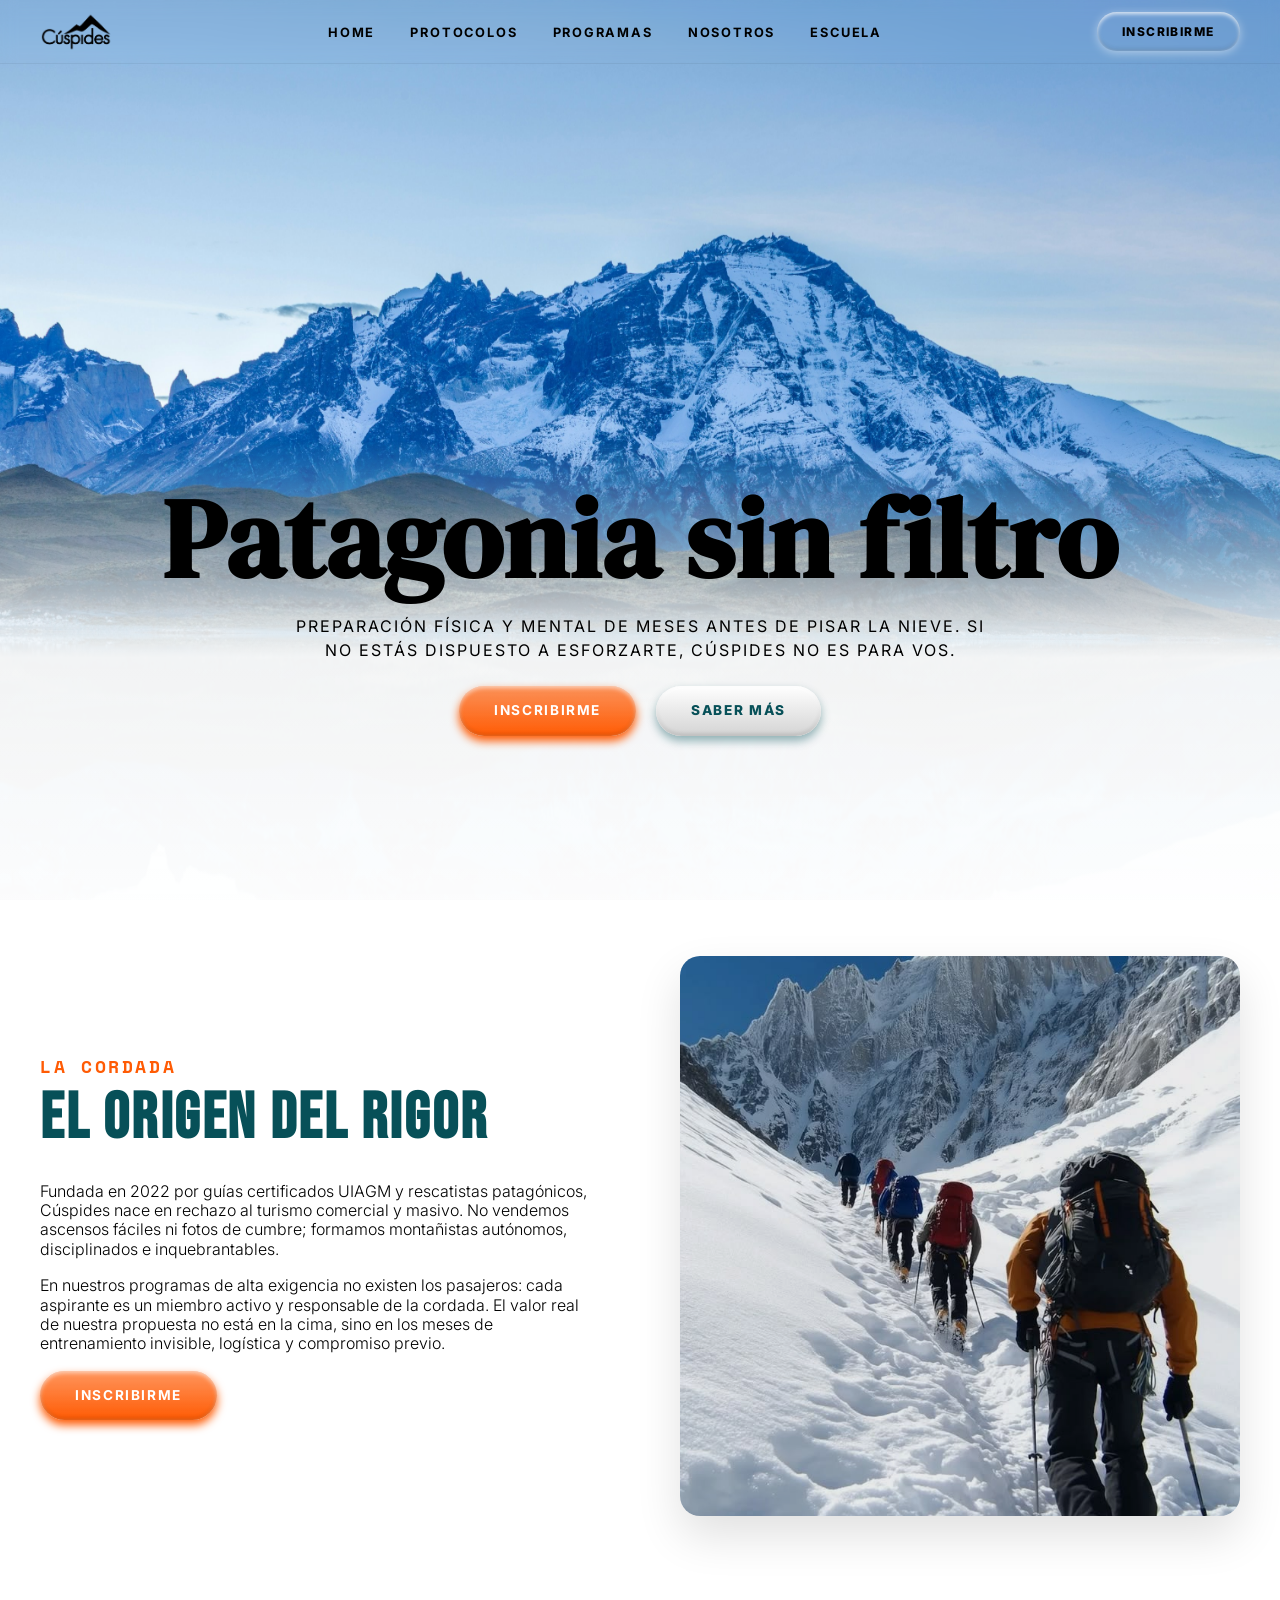
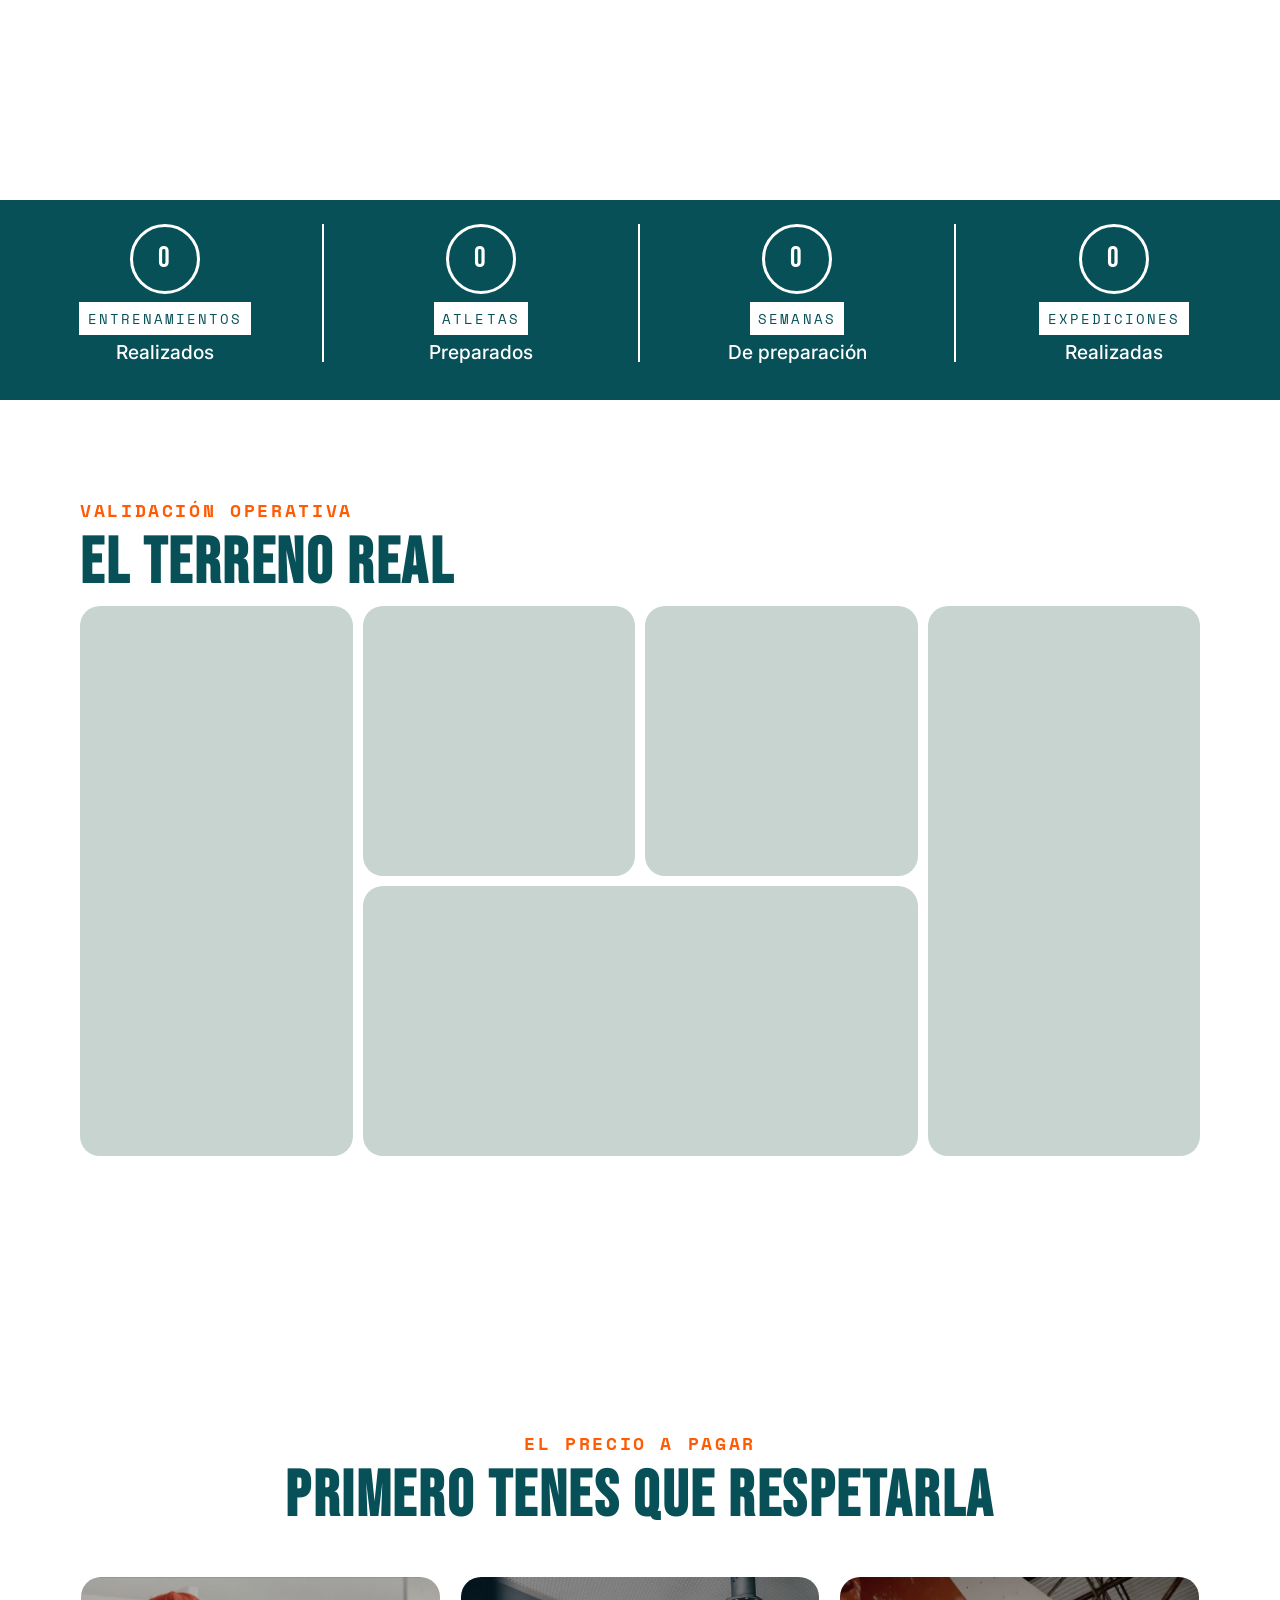
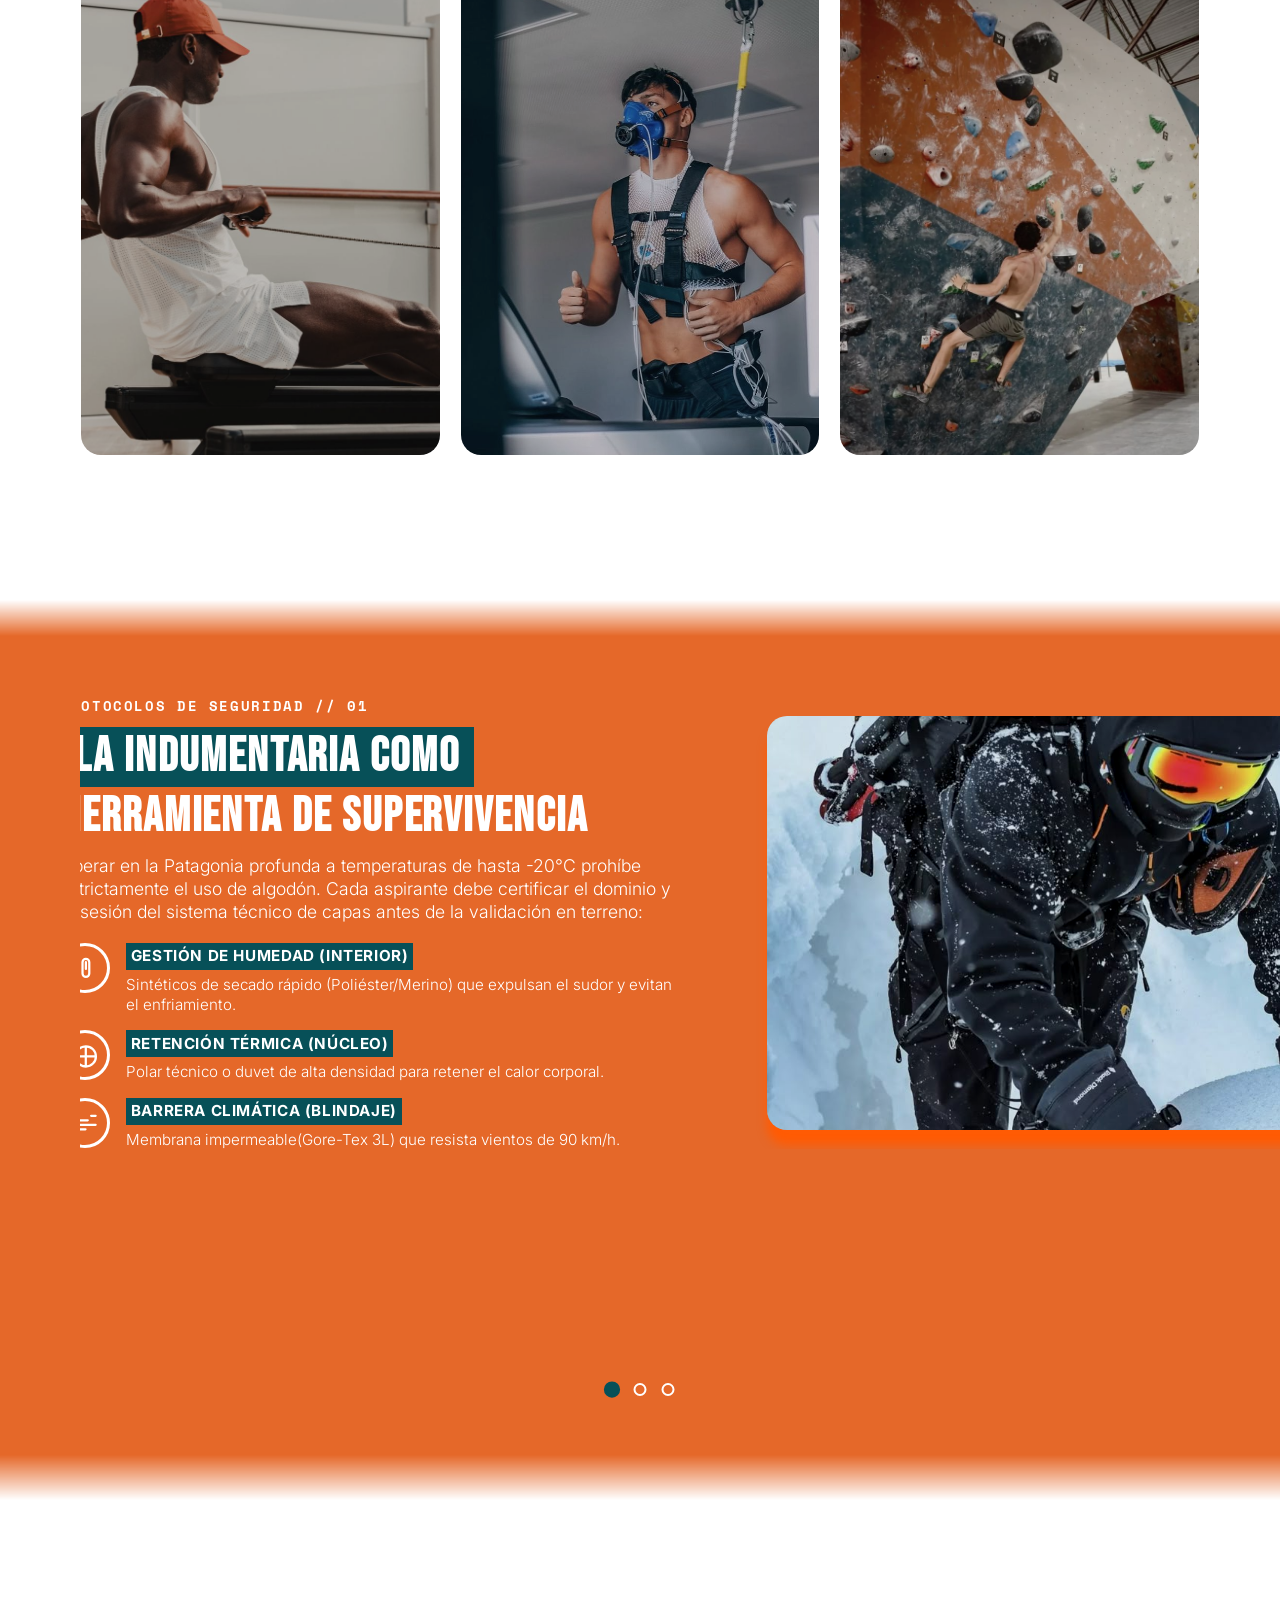
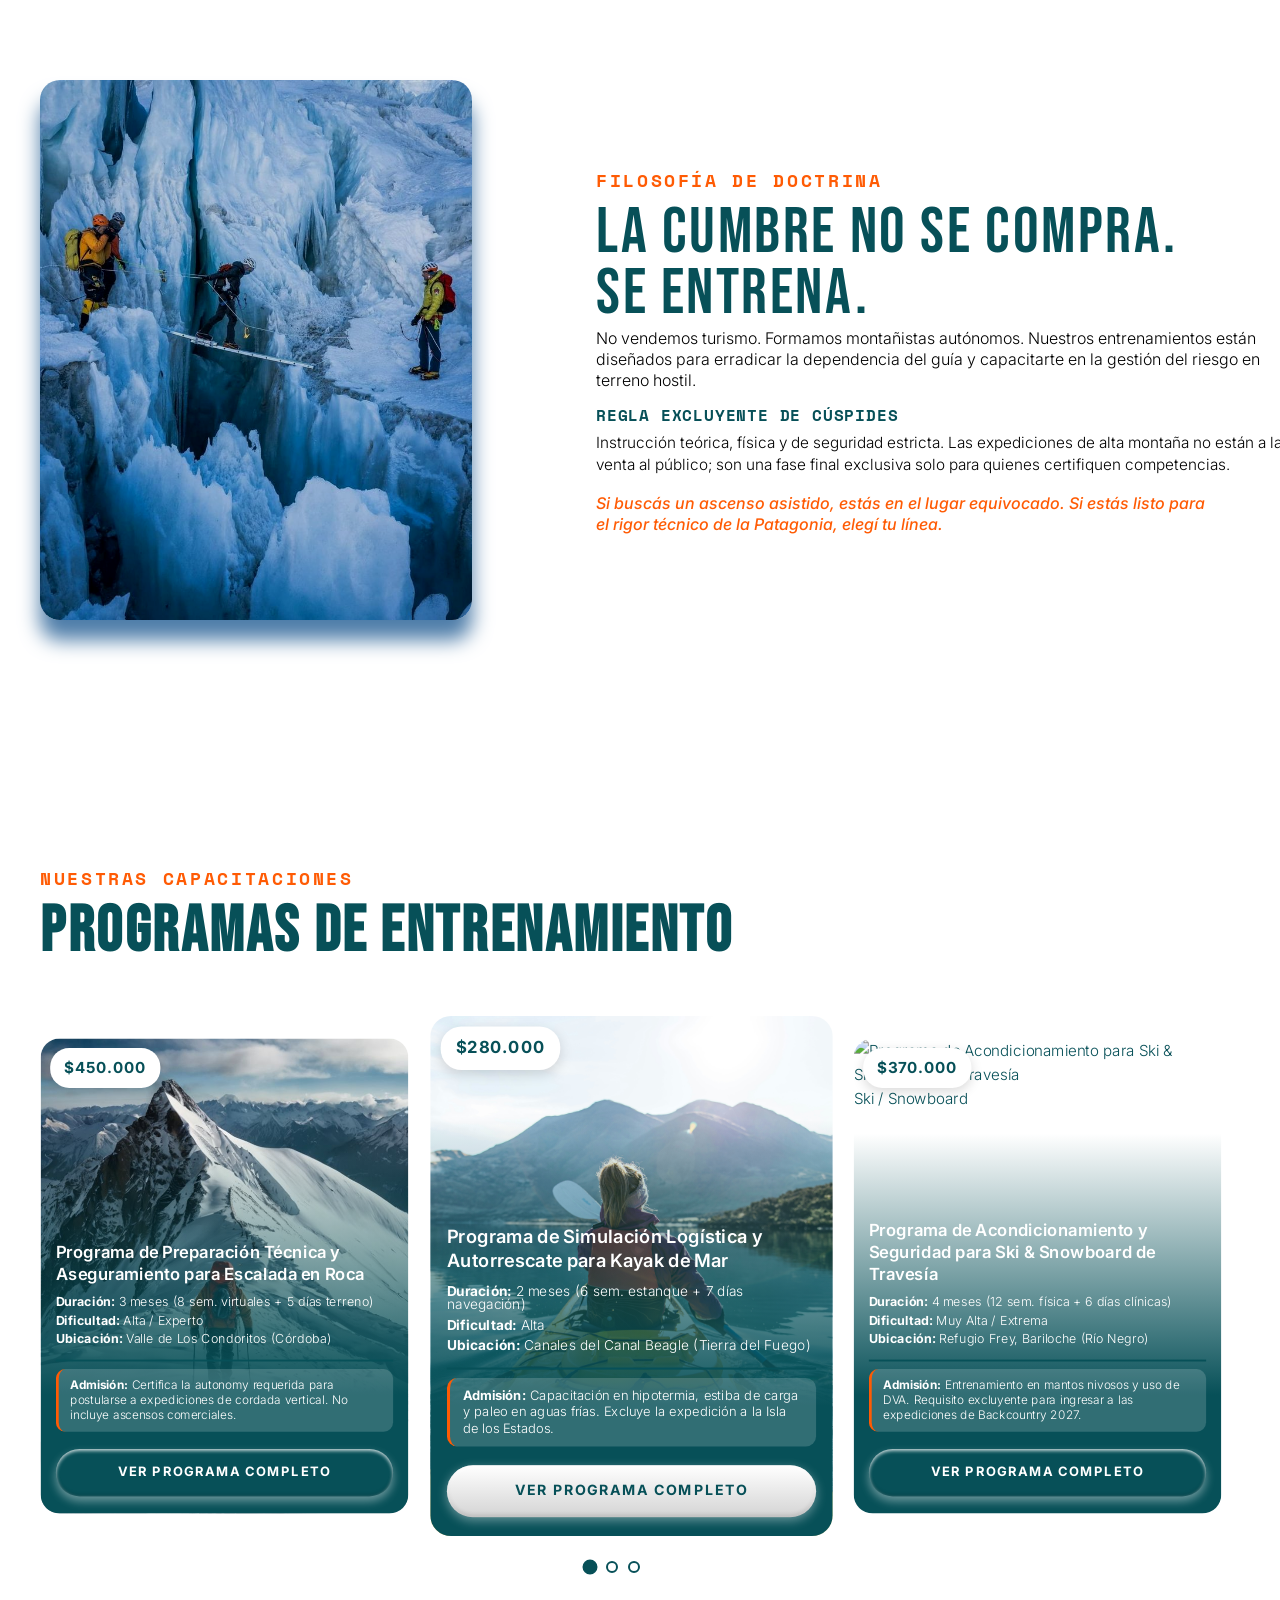
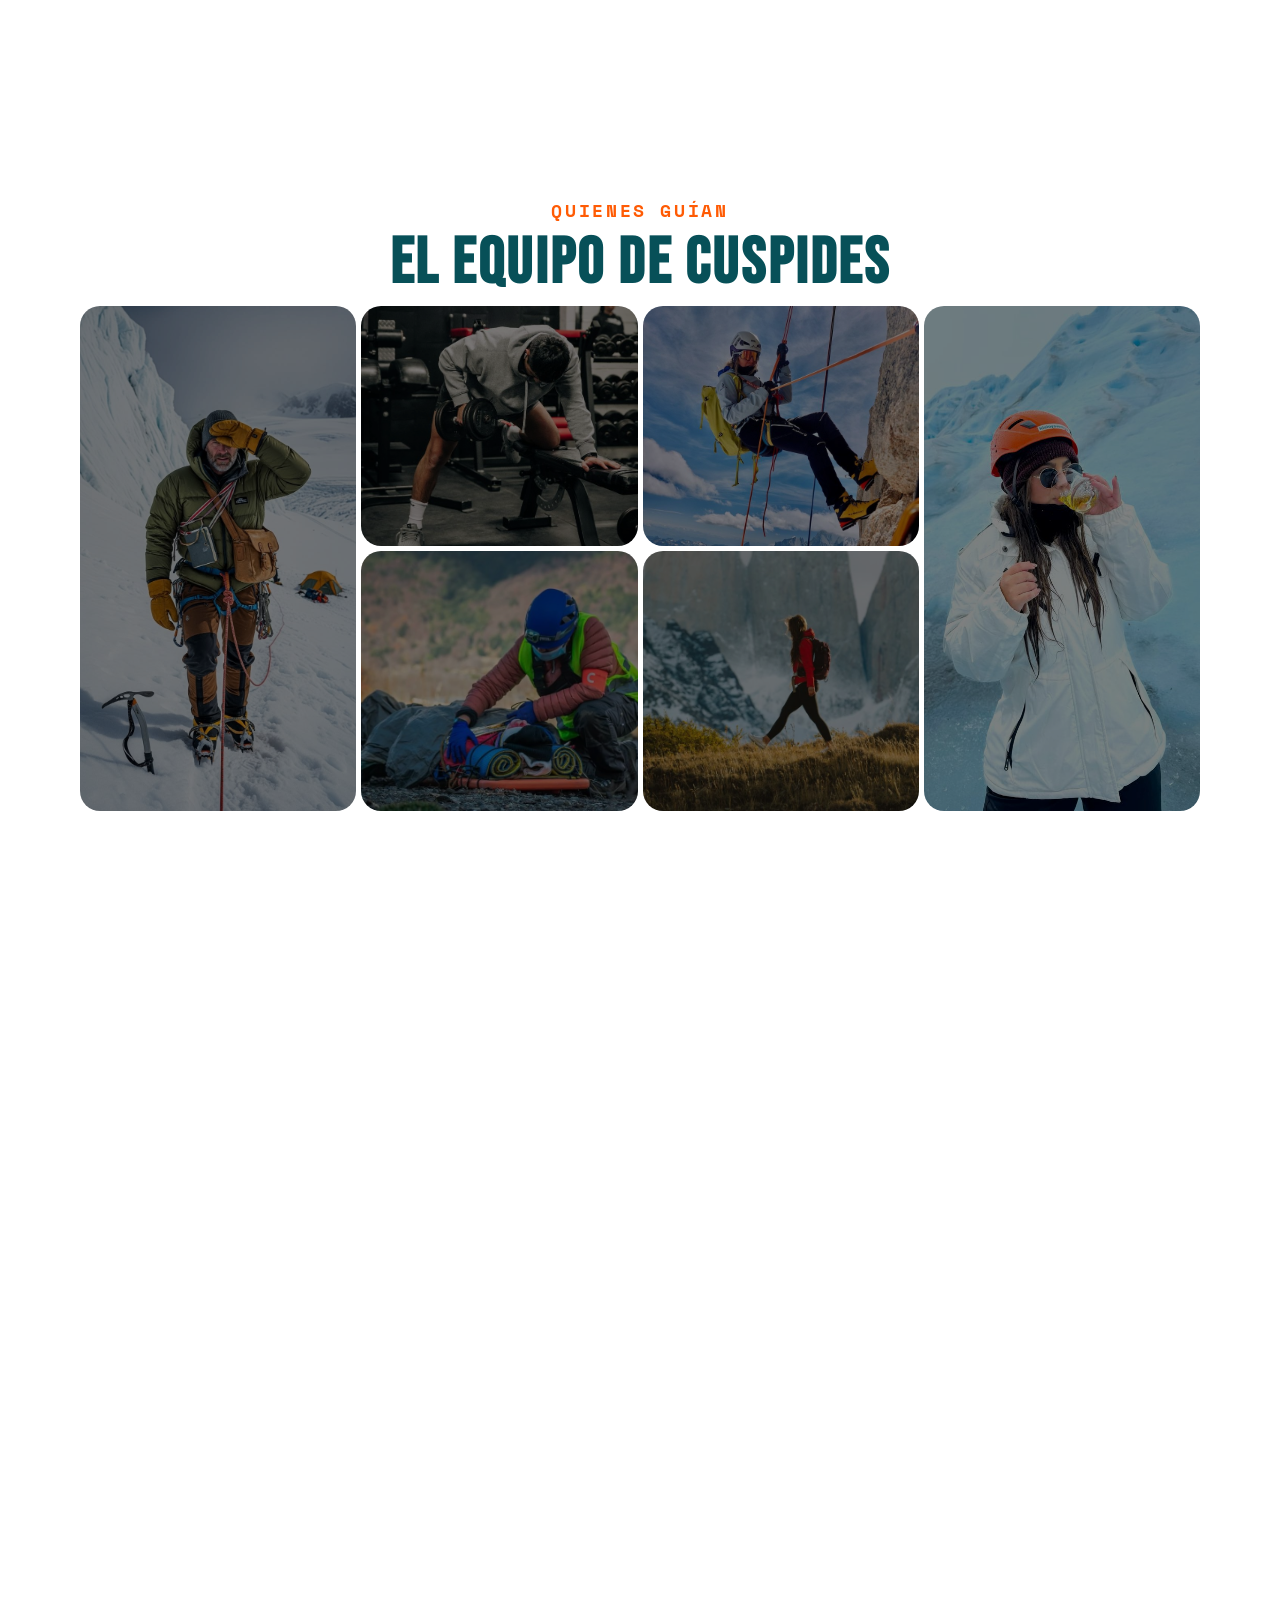
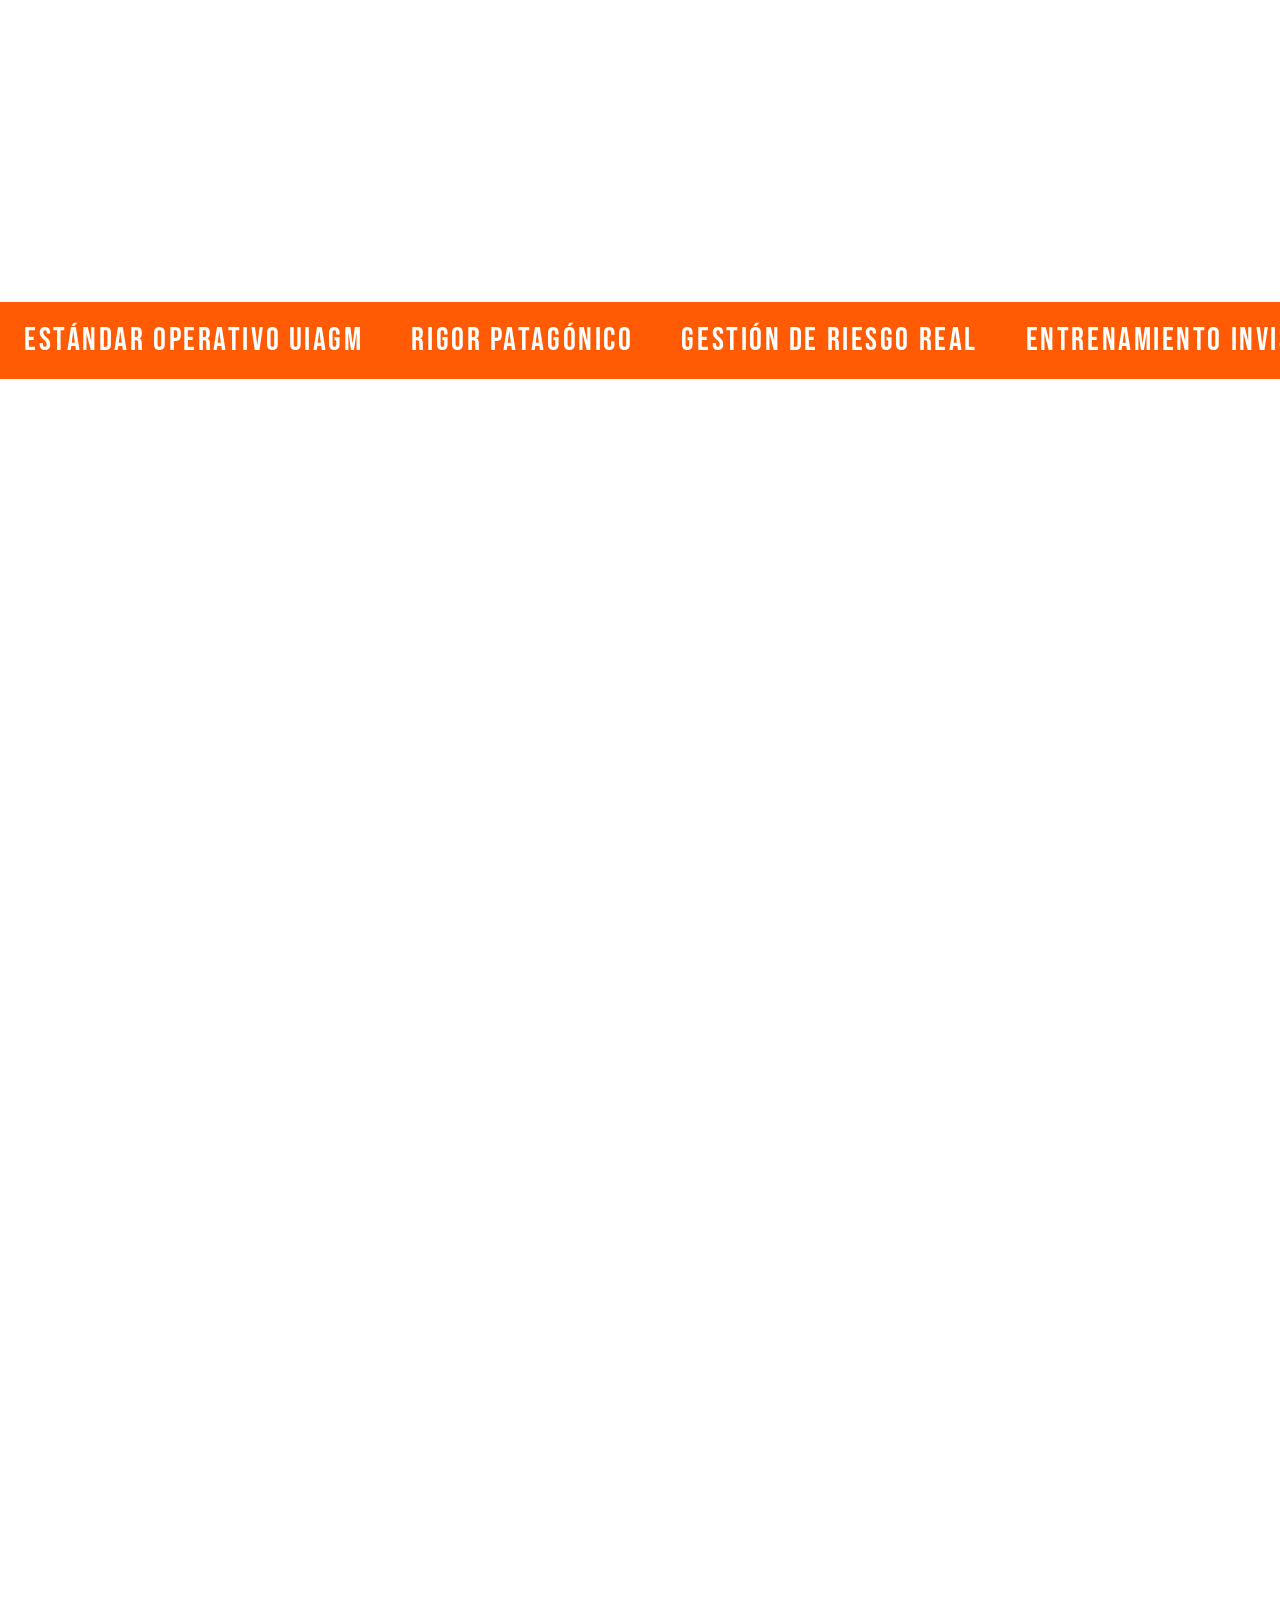
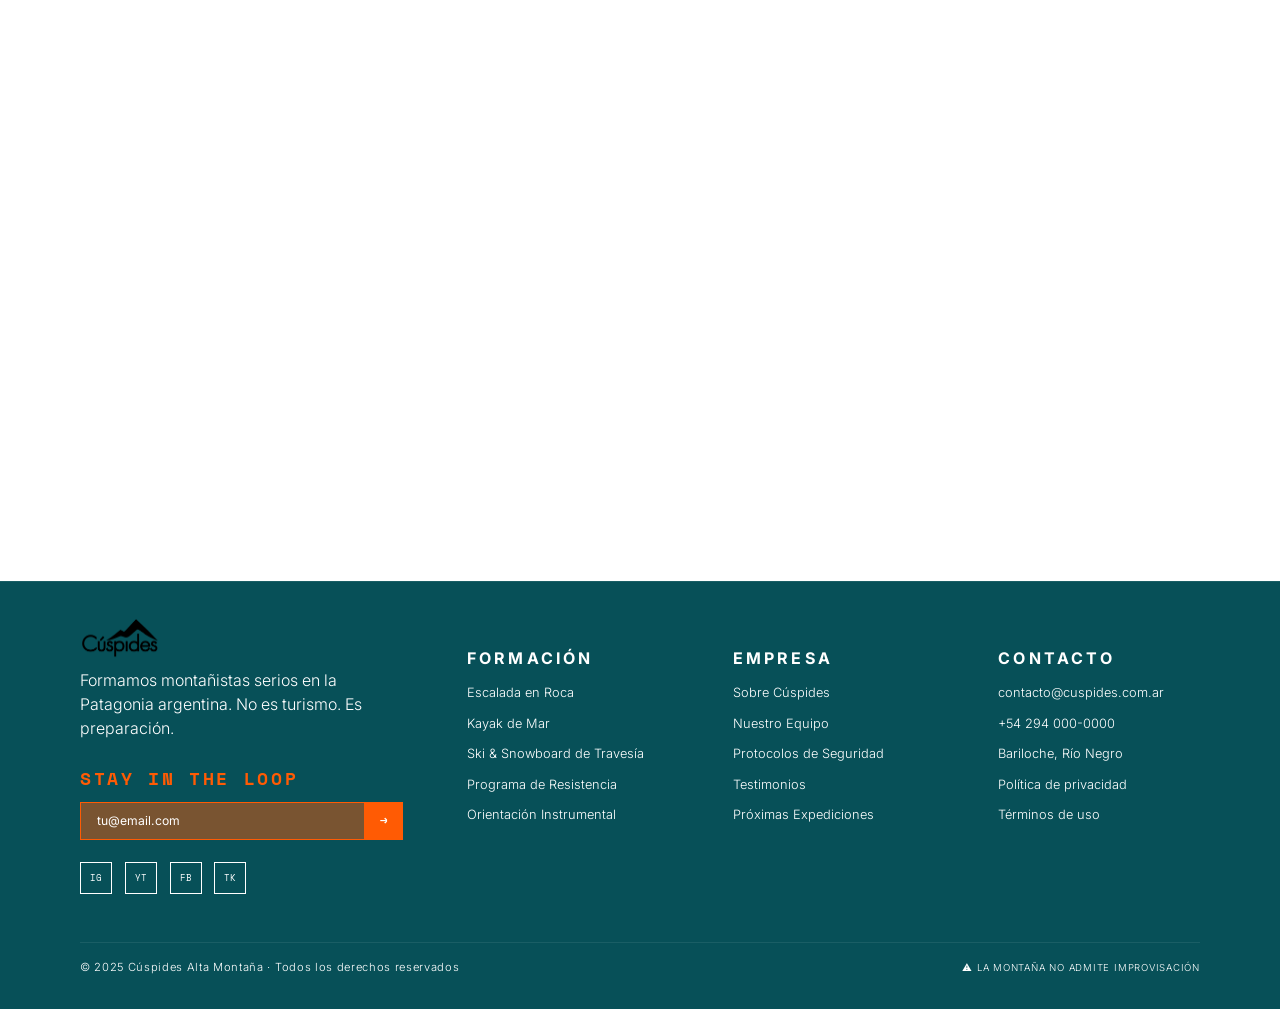
==== commit cee5c2f6: "nnnn" ====
--- a/index.html
+++ b/index.html
@@ -201,7 +201,7 @@
 </div>
     </div>
 </section>
-  <!-- PARA HACER ESTO -->
+  <!-- PARA HACER ESTOmmm -->
   
   <!-- NECESITAS ESTO -->
   <section class="necesitas reveal" id="pasos">
@@ -215,7 +215,7 @@
         <div class="card-img-wrap">
           <img class="card-img" src="fotos/remo.jpg">
           <div class="card-hover">
-            <div class="card-num">01</div>
+            <div class="card-num">011</div>
             <h3 class="card-title">Preparación Física</h3>
             <p class="card-text">Un trabajo sostenido que combina fuerza funcional, capacidad aeróbica y resistencia muscular, junto con equilibrio, coordinación y movilidad, para lograr un rendimiento óptimo en condiciones exigentes.</p>
           </div>
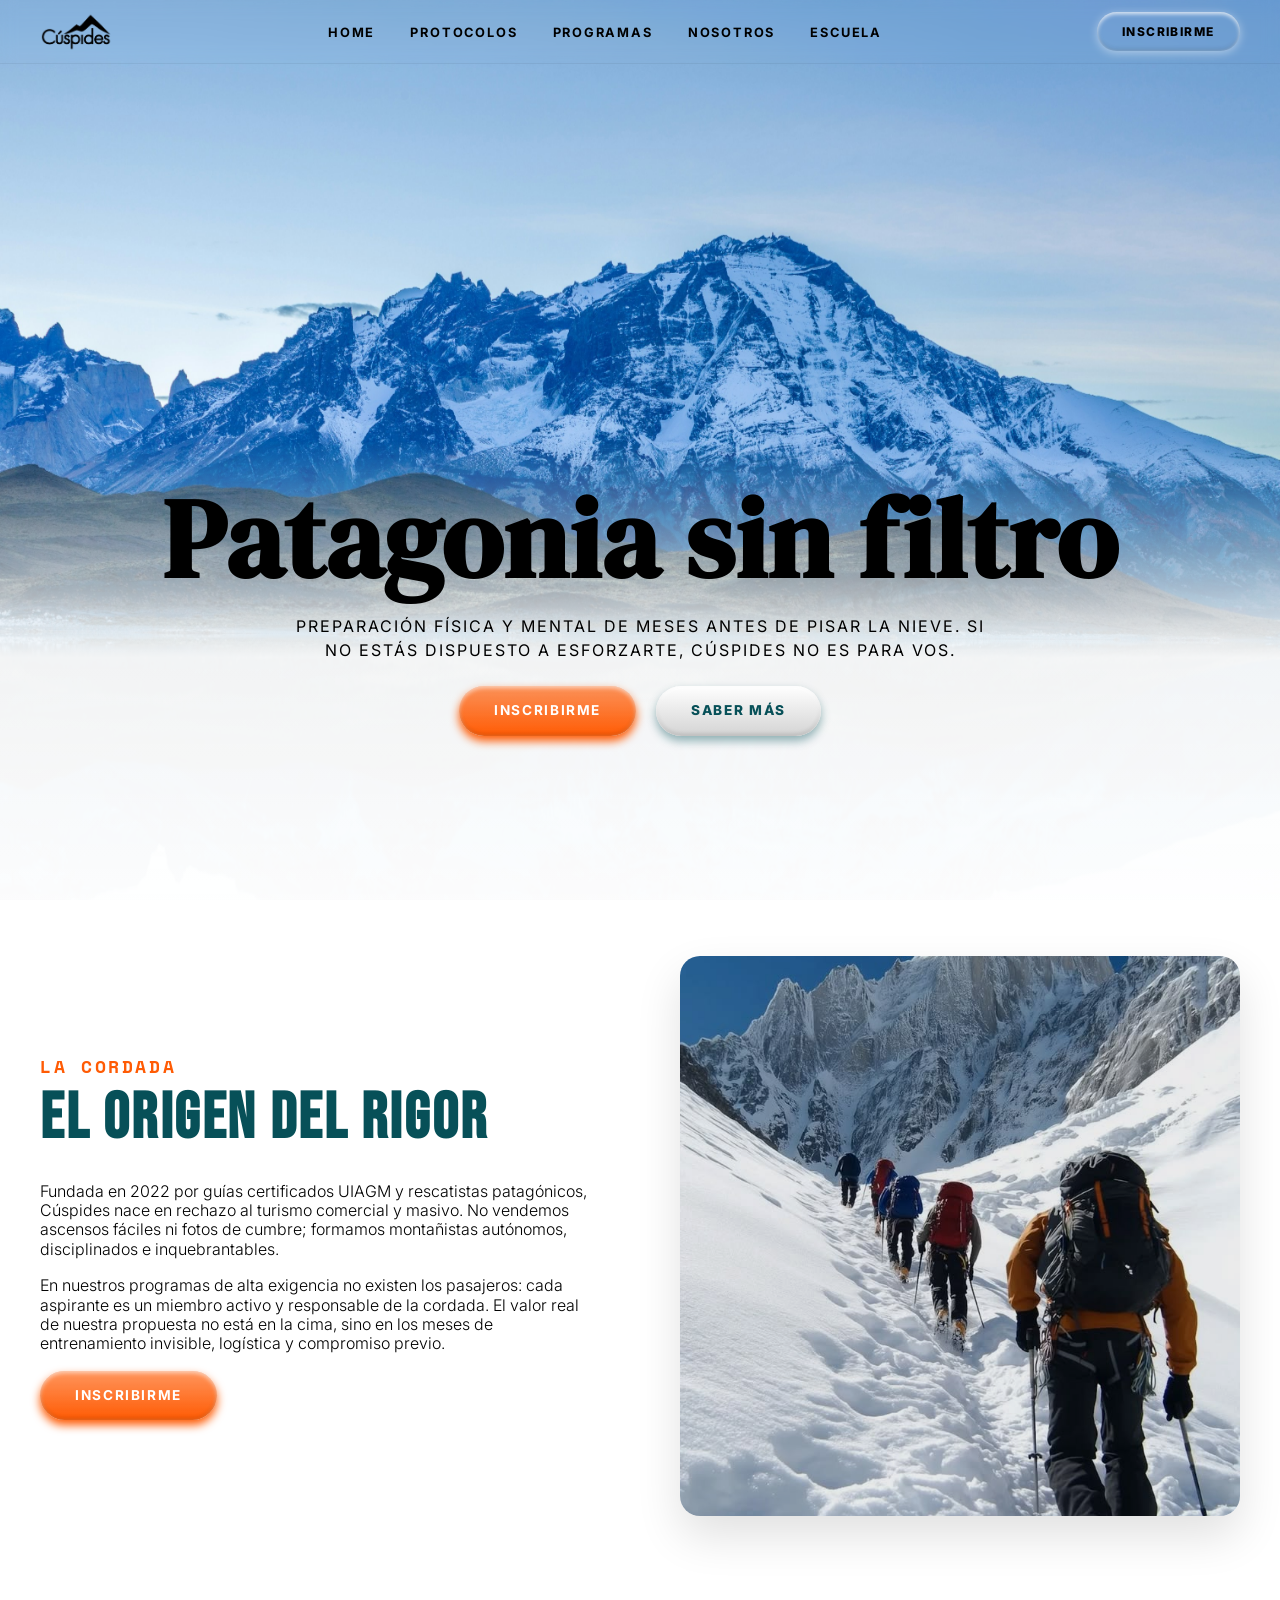
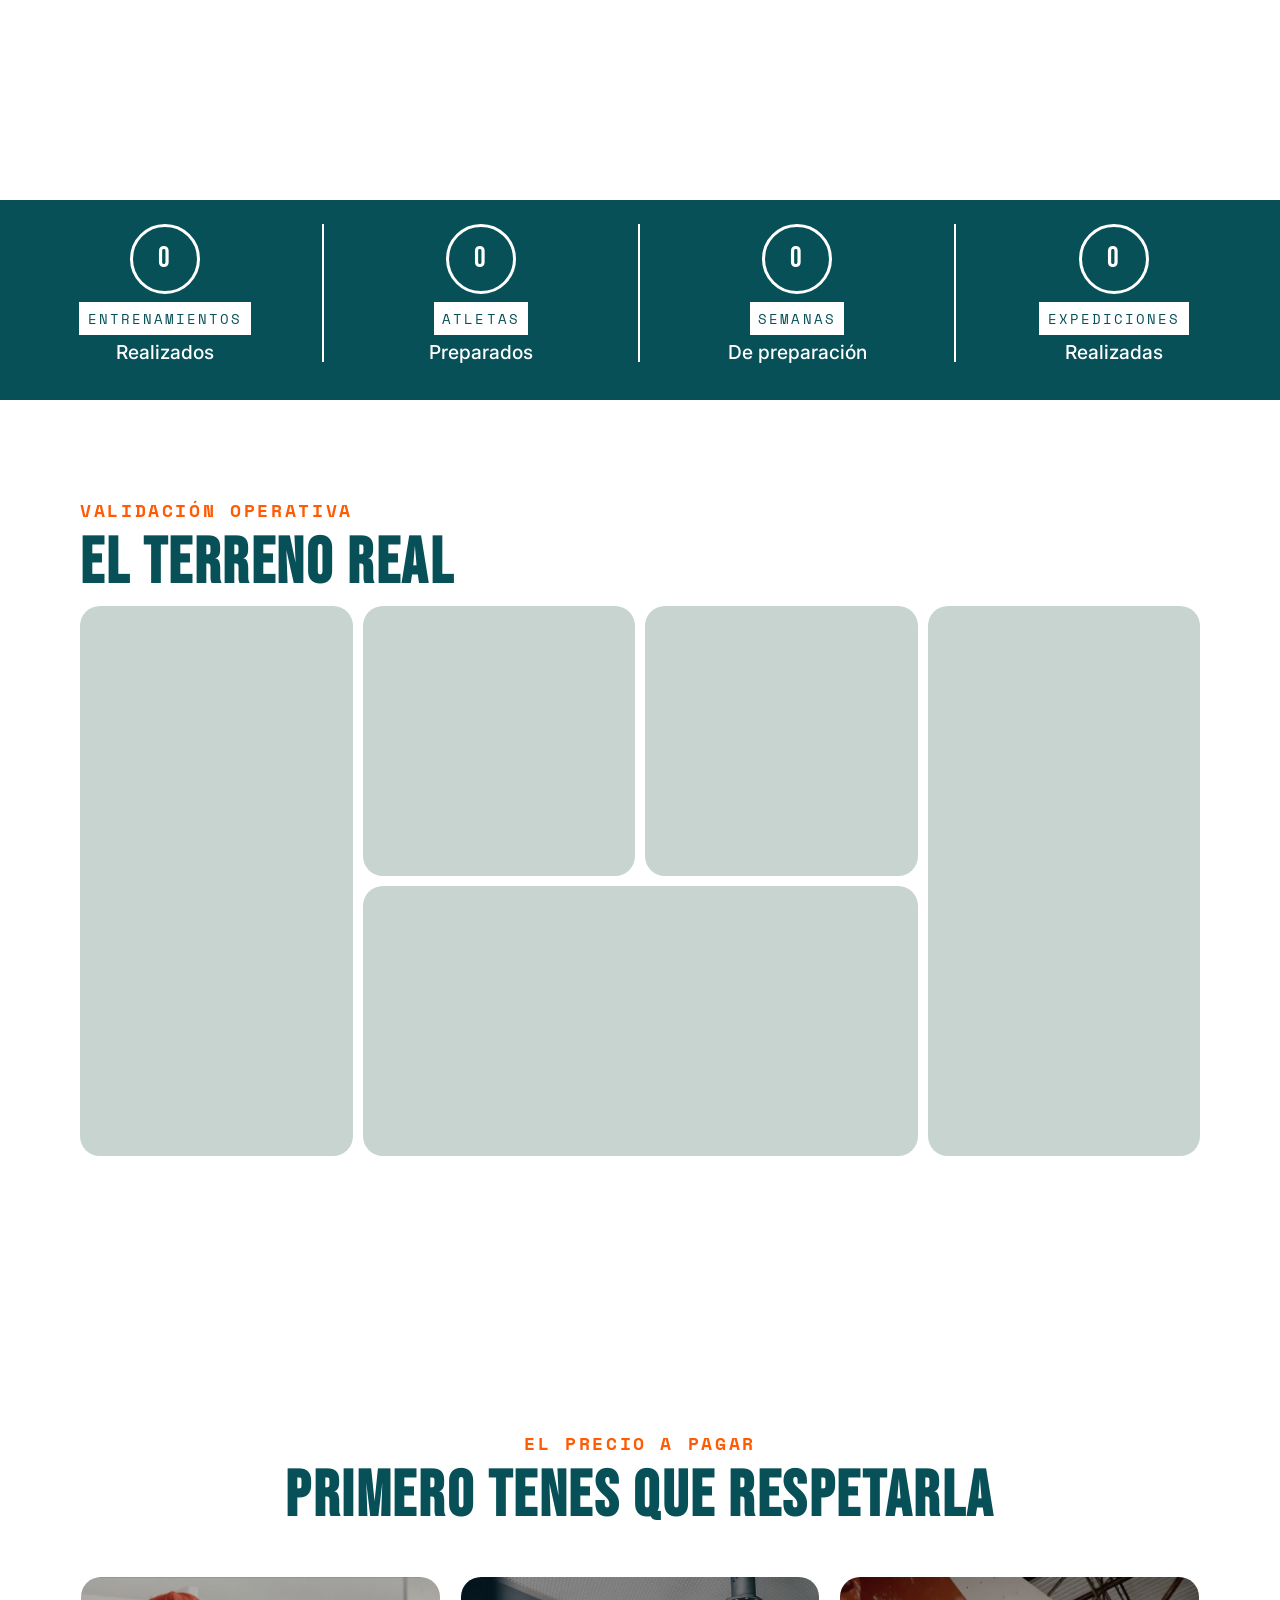
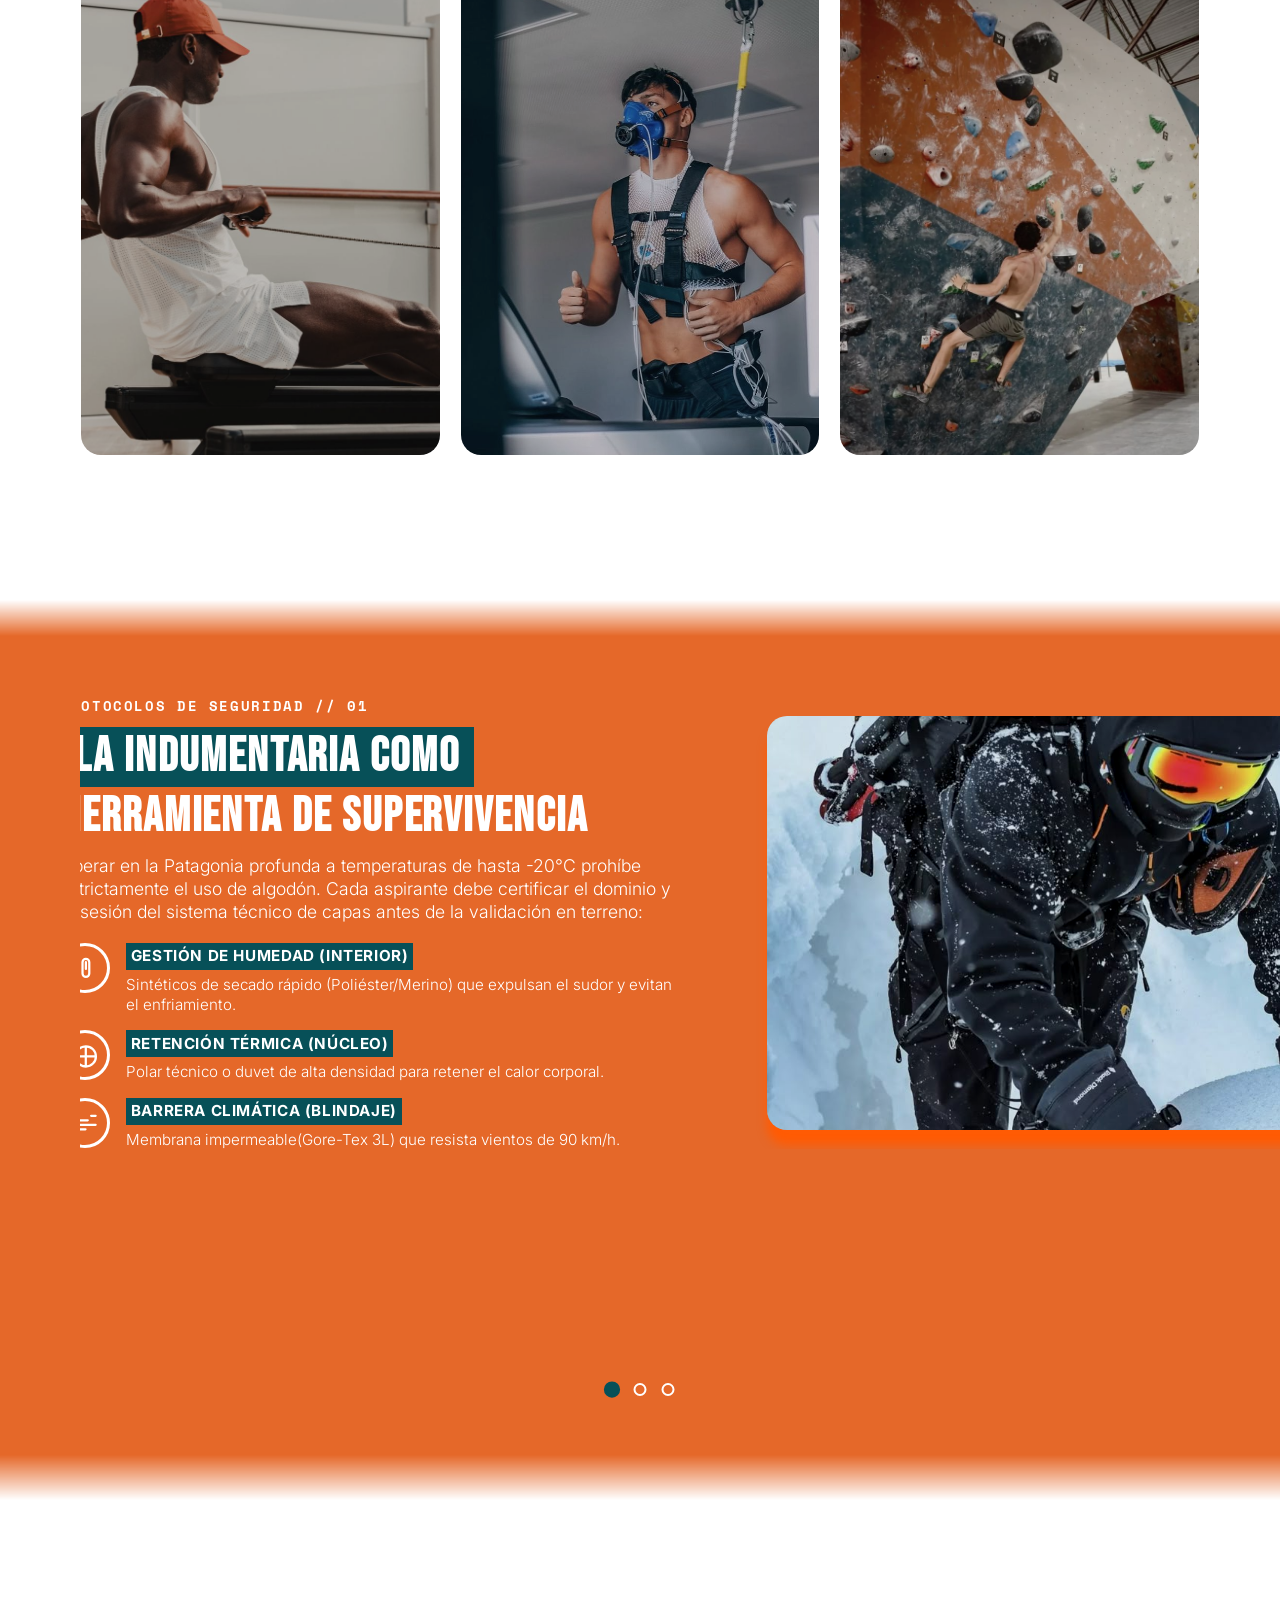
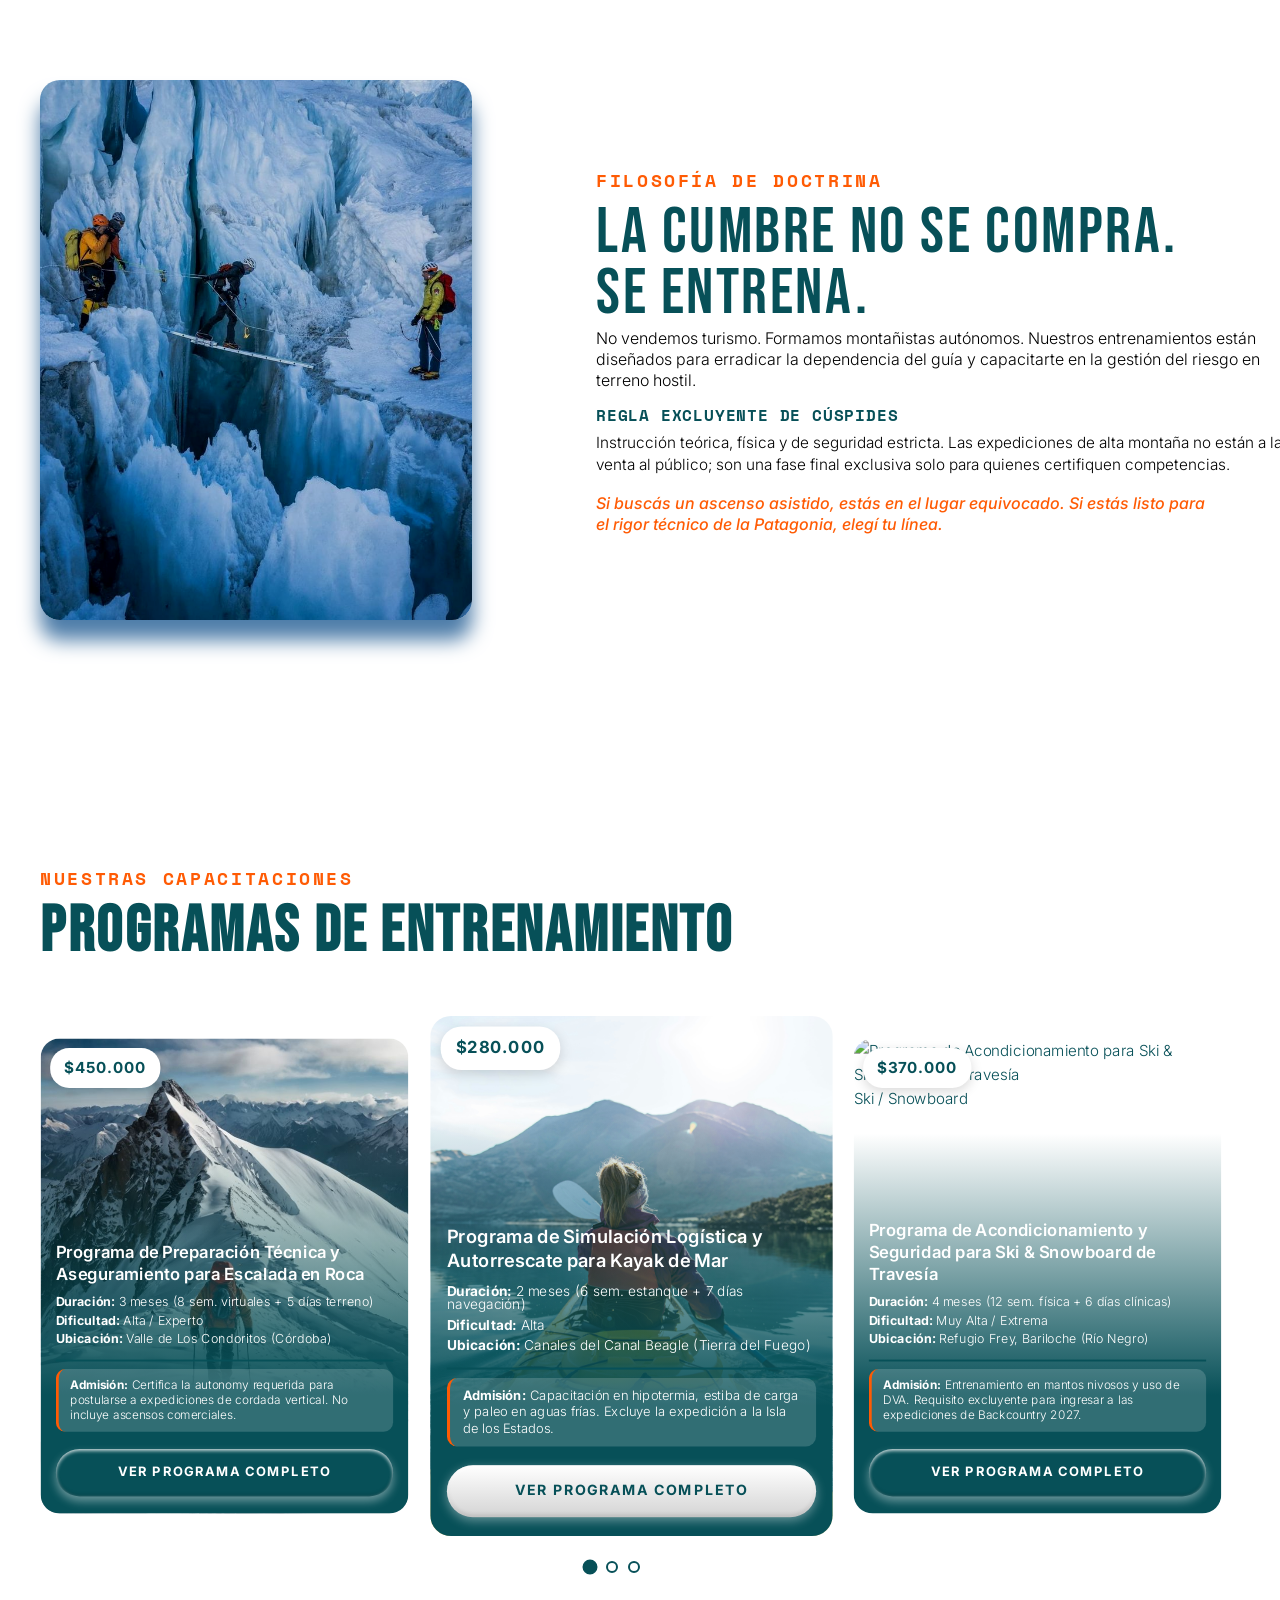
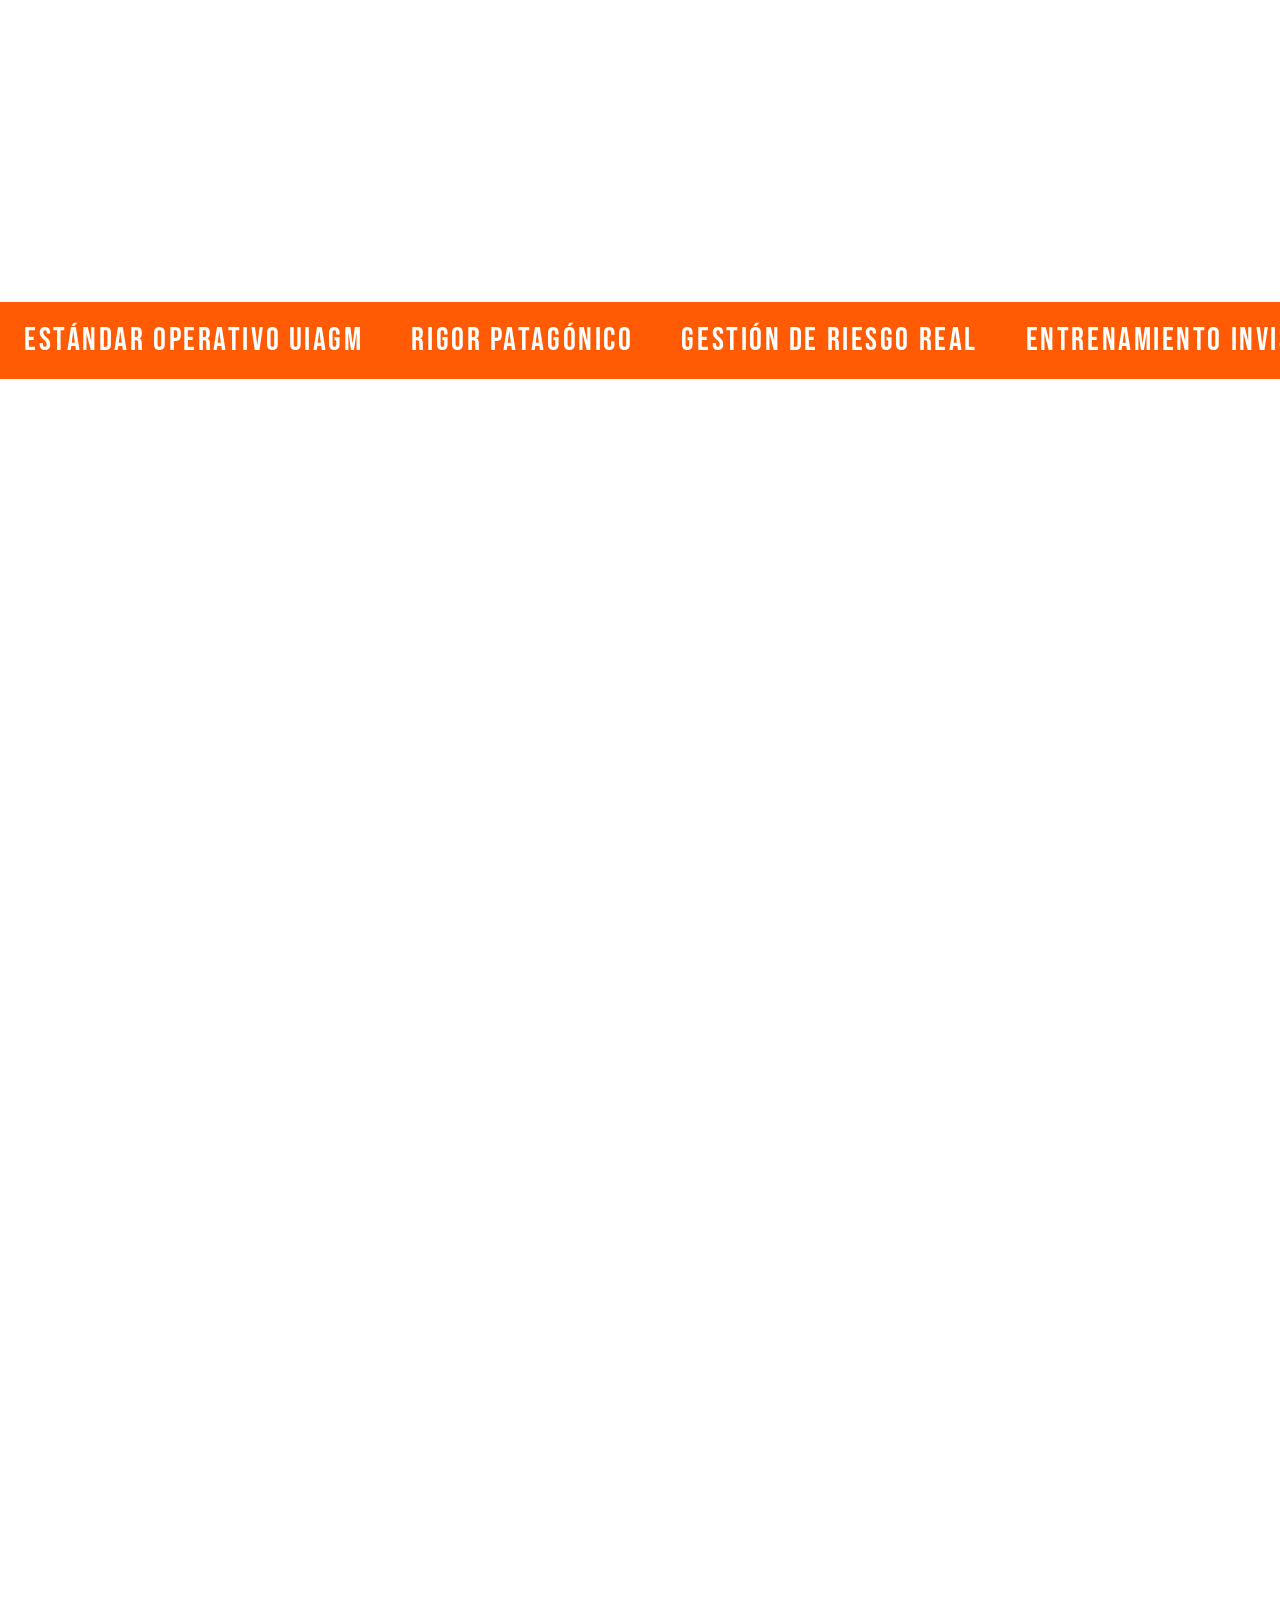
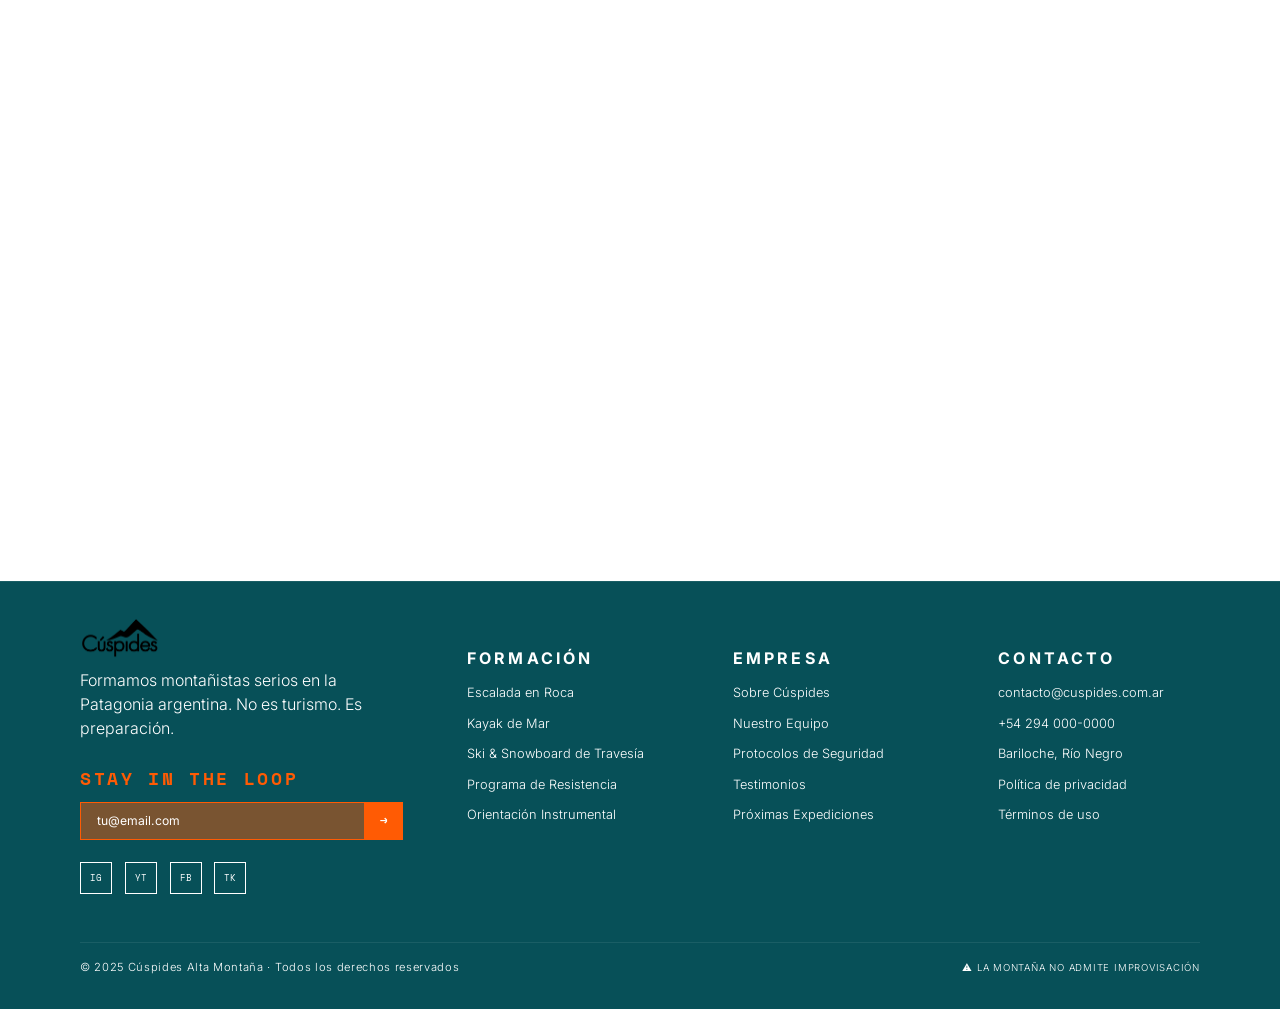
==== commit 3c3e129c: "m" ====
--- a/index.html
+++ b/index.html
@@ -10,7 +10,7 @@
 <link rel="preconnect" href="https://fonts.googleapis.com">
 <link rel="preconnect" href="https://fonts.gstatic.com" crossorigin>
 <link href="https://fonts.googleapis.com/css2?family=DM+Serif+Display:ital@0;1&display=swap" rel="stylesheet">
-    <link rel="stylesheet" href="ff.css"/>
+<link rel="stylesheet" href="ff.css?v=2"/>
 <link rel="icon" type="image/png" href="fotos/favicon.png"/>
 </head>
 <body>
--- a/ff.css
+++ b/ff.css
@@ -1359,7 +1359,6 @@
 /* ========================================================================
    ── MEDIA QUERIES (MOBILE RESPONSIVE - MAX 768px) ──
    ======================================================================== */
-
 @media (max-width: 768px) {
   
   /* 1. AJUSTES GENERALES Y NAVEGACIÓN */
@@ -1367,16 +1366,13 @@
     padding: 4rem 1.5rem !important;
     min-height: auto;
   }
-  
   .header {
     padding: 0 1.5rem;
   }
-  
   /* Ocultamos los links en mobile para evitar que rompan el header, dejamos solo el logo y el botón CTA */
   .nav-links {
     display: none;
   }
-
   .section-title {
     font-size: 2.5rem !important;
   }
@@ -1385,7 +1381,6 @@
     height: 100vh !important;
     min-height: 100vh !important;
   }
-  
   .hero-content {
     top: 45vh; /* Lo subimos un poquito para que los botones y el texto queden centrados en celulares */
     padding: 0 1.5rem;
@@ -1403,7 +1398,6 @@
     max-width: 100%; /* Le sacamos el límite de 300px */
     gap: 15px;
   }
-
   /* Esto aplica al hero, a las secciones y a las tarjetas */
   .btn, 
   .btn-card, 
@@ -1417,28 +1411,23 @@
   .hero-btns .btn {
     width: 100%;
   }
-
   /* 3. SECCIONES CON SCROLL NATURAL (El Origen del Rigor) */
   .about-container {
     flex-direction: column;
     gap: 2.5rem;
   }
-
   .about-img-wrapper {
     aspect-ratio: 4/3;
   }
-
   /* 4. GRILLA DE CATEGORÍAS/STATS: 2 columnas, 2 en fila */
   .categories {
     height: auto !important;
     padding: 2.5rem 1.5rem;
   }
-
   .categories-grid {
     grid-template-columns: repeat(2, 1fr);
     gap: 2rem 1rem;
   }
-
   .cat-item {
     border-right: none;
   }/* 5. EL TERRENO REAL (Galería): Horizontal arriba, cuadrados al medio, verticales juntos abajo */
@@ -1448,21 +1437,18 @@
     gap: 10px;
     display: grid !important;
   }
-
   /* 1. Horizontal primero (ocupa las 2 columnas) */
   .galeria-item.item-ancho-centro { 
     grid-column: span 2 !important; 
     grid-row: span 1 !important; 
     order: 1; 
   }
-
   /* 2. Los dos cuadrados abajo (cada uno ocupa 1 columna, se ponen lado a lado solos) */
   .galeria-item.item-cuadrado { 
     grid-column: span 1 !important; 
     grid-row: span 1 !important; 
     order: 2; 
   }
-
   /* 3. Primer vertical abajo a la izquierda (ocupa 1 columna y 2 filas de alto) */
   .galeria-item.item-vertical-izq { 
     grid-column: span 1 !important; 
@@ -1487,25 +1473,19 @@
     -ms-overflow-style: none;
     scrollbar-width: none;
   }
-  
   .cards-grid::-webkit-scrollbar { display: none; }
-  
   .cards-grid .card {
     flex: 0 0 85%;
     scroll-snap-align: center;
   }
-
-  /* 7. PROTOCOLOS: Scroll natural hacia abajo *//* 7. PROTOCOLOS: Scroll natural hacia abajo */
 /* 7. PROTOCOLOS: Scroll vertical natural (sin carrusel ni dots) */
   .protocolos-seccion {
     height: auto !important; /* Liberamos el alto para que entre todo */
     padding: 6rem 1.5rem !important;
   }
-
   .protocolos-dots {
     display: none !important; /* Borramos los puntitos */
   }
-
   /* Rompemos el carrusel horizontal y apilamos todo en columna */
   .protocolos-slider {
     flex-direction: column !important;
@@ -1521,7 +1501,6 @@
     height: auto !important; 
     flex: none !important; 
   }
-
   /* El interior de cada protocolo (ya lo tenías, lo mantenemos) */
   .protocolos-container {
     flex-direction: column;
@@ -1534,32 +1513,26 @@
     align-items: center; /* Centra los bloques en el medio de la pantalla */
     text-align: center;  /* Centra el texto internamente */
   }
-
   /* Aseguramos que la linita decorativa debajo del subtítulo también quede en el medio */
   .eyebrow-accent-line {
     margin: 0 auto 1.5rem auto !important;
   }
-
   /* Forzamos a que la lista de íconos de abajo siga alineada a la izquierda para no romper el paso anterior */
   .protocolos-details {
     text-align: left;
     width: 90%;
   }
-
 /* --- ACHICAR TÍTULOS Y SUBTÍTULOS SOLO EN PROTOCOLOS --- */
-  
   /* 1. Título principal ("LA INDUMENTARIA COMO...") */
   .protocolos-slide .section-title {
     font-size: 2rem !important; 
     line-height: 1.2 !important;
   }
-
   /* 2. Subtítulo naranjita de arriba ("Protocolos de Seguridad // 01") */
   .protocolos-slide .section-eyebrow {
     font-size: 0.9rem !important; 
     margin-bottom: -1rem;
   }
-
   /* 3. Subtítulos verdes de cada ítem ("GESTIÓN DE HUMEDAD", etc.) */
   .protocolos-detail-title {
     font-size: 0.9rem !important; 
@@ -1571,7 +1544,6 @@
     align-items: flex-start;
     gap: 0.7rem; 
   }
-
  /* Evita que el párrafo de protocolos se corte en los bordes */
   .protocolos-text {
     width: 90% !important;
@@ -1583,13 +1555,11 @@
     width: 100%;
      font-size: 1rem !important; 
   }
-
   /* Ajuste de la imagen para que no desborde */
   .protocolos-right {
     width: 100%;
     box-sizing: border-box;
   }
-
   .protocolos-img-wrapper {
     width: 100%;
     max-width: 100%;
@@ -1601,7 +1571,6 @@
     flex-direction: column;
     text-align: center;
   }
-
   .precards-right {
     width: 100%;
   }
@@ -1610,7 +1579,6 @@
     width: 100%;
     margin-bottom: 2rem !important; /* Esto empuja el "FILOSOFÍA DE DOCTRINA" hacia abajo, despegándolo de la foto */
   }
-
   .precards-img-wrapper {
     width: 100% !important;
     max-width: 100% !important;
@@ -1624,25 +1592,21 @@
     line-height: 1.1 !important;
     margin-bottom: 0.5rem !important;
   }
-
   /* 2. Párrafo principal achicado */
   .precards-text {
     font-size: 0.94rem !important;
     padding: 0 8px; /* Un poquito de respiro en los costados */
   }
-
   /* 3. Título de la regla ("REGLA EXCLUYENTE...") */
   .regla-tag {
     font-size: 1rem !important;
   }
-
   /* 4. Texto descriptivo de la regla */
   .precards-regla-box p {
     font-size: 0.9rem !important;
     padding: 0 5px;
     line-height: 1.3;
   }
-
   /* 5. Texto naranja del final achicado */
   .precards-footer-text {
     width: 100%;
@@ -1652,7 +1616,6 @@
     margin-bottom: -1rem  !important;
   }
 /* 8. PROGRAMAS DE ENTRENAMIENTO (Carrousel) */
-  
   /* Convertimos el contenedor en una columna flex para poder reordenar los elementos */
   .cards-wrapper {
     display: flex !important;
@@ -1660,7 +1623,6 @@
   }
   /* --- REDUCIR ESPACIO ENTRE TÍTULO Y CARDS --- */
 /* --- CENTRAR TÍTULO Y ACHICAR ESPACIOS (PROGRAMAS) --- */
-  
   .cards-intro {
     display: flex !important;
     flex-direction: column !important;
@@ -1669,21 +1631,17 @@
     margin-bottom: 0 !important;    /* Mata el margen inferior gigante */
     width: 100% !important;
   }
-
   .cards-intro .section-eyebrow {
     text-align: center !important;
     margin-bottom: 0.4rem !important;
   }
-
   .cards-intro .section-title {
     text-align: center !important;
     margin-bottom: 0.5rem !important; /* Achica el margen hacia las tarjetas */
   }
-
   .cards-slider {
     padding-top: 10px !important; /* Saca el relleno extra de arriba */
   }
-  
   .cards-wrapper .cards-dots {
     order: 3 !important; /* Dots al final */
     position: relative !important;
@@ -1694,7 +1652,6 @@
     margin-top: 0.5rem !important; /* Separación con las tarjetas */
     margin-bottom: 1rem !important; /* Un poco de aire abajo de todo */
   }
-
   .card-item {
     flex: 0 0 75% !important; /* Le damos un 25% de espacio libre para que asomen bien las de los costados */
     height: auto !important;
@@ -1702,21 +1659,17 @@
     scroll-snap-align: center !important; /* LA MAGIA: Obliga a que la tarjeta frene exacto en el medio */
     transform: scale(0.92) !important; /* Achica las tarjetas por defecto (las que quedan en los costados) */
   }
-
   /* El JS le agrega esta clase a la que queda en el medio: la agrandamos para dar el efecto de foco */
   .card-item.card-item--selected {
     transform: scale(1.02) !important; 
     box-shadow: 0 10px 20px rgba(0, 0, 0, 0.2) !important;
   }
-
   .card-content {
     padding: 2rem 1.2rem 1rem 1.2rem !important;
   }
-
   .card-content h3 {
     font-size: 1rem !important;
   }
-
   /* 3. Acomodar el botón para que el texto no se corte */
   .card-btn {
     width: 100% !important; 
@@ -1732,14 +1685,12 @@
     grid-template-columns: 1fr 1fr;
     grid-auto-rows: 180px;
   }
-  
   /* Los que por defecto son cuadrados (roles de 1 fila) van arriba */
   .staff-cell {
     order: 1;
     grid-column: span 1 !important;
     grid-row: span 1 !important;
   }
-
   /* Los que tienen foto vertical (Martín y Valeria, items 1 y 5) los mandamos abajo */
   .staff-cell:nth-child(1),
   .staff-cell:nth-child(5) {
@@ -1747,14 +1698,11 @@
     grid-column: span 1 !important;
     grid-row: span 2 !important;
   }
-
-  /* ESCUELA DE GUÍAS (Certificaciones) */
   /* --- ESCUELA DE GUÍAS (Certificaciones) --- */
   .blog-inner {
     display: flex;
     flex-direction: column;
   }
-
   .blog-content {
     /* Agregamos Flexbox para centrar absolutamente todos los elementos internos */
     display: flex !important;
@@ -1765,24 +1713,20 @@
     /* MAGIA: Ponemos el padding lateral en 0 para que el texto ocupe el 100% igual que la foto[cite: 3] */
     padding: 2rem 0 1.5rem 0 !important; 
   }
-
   .blog-content .section-eyebrow {
     margin-bottom: 0.5rem !important;
   }
-
   .blog-title {
     width: 100%;
     font-size: 1.8rem !important; /* Tamaño de título móvil ajustado */
     line-height: 1.1 !important;
     margin-bottom: 1rem !important;
   }
-
   .blog-text {
     width: 100%;
     font-size: 0.85rem !important; /* Achicamos un poco el párrafo para que no sature */
     margin-bottom: 1.5rem !important;
   }
-
   .blog-img {
     width: 100% !important;
     max-width: 100% !important;
@@ -1792,30 +1736,23 @@
     border-radius: 15px !important;
   }
   /* 10. PREGUNTAS FRECUENTES (FAQ): Scroll y apretar */
-  /* --- 10. PREGUNTAS FRECUENTES (FAQ) --- */
-  
   .faq-seccion {
     padding-top: 4rem !important;
   }
-
   .faq-pregunta {
     font-size: 0.95rem !important;
     padding: 1.2rem !important;
   }
-  
   /* Cierra el corte/espacio en blanco entre la pregunta y la respuesta */
   .faq-respuesta {
     margin-top: 0 !important; 
   }
-
   .faq-respuesta p {
     font-size: 0.85rem !important;
     padding: 0 1.2rem 1.2rem 1.2rem !important;
     margin-top: 0 !important; /* Aseguramos que el párrafo interno tampoco empuje */
   }
-
   /* 11. EXPERIENCIAS EN TERRENO REAL (Testimonios Carrousel) *//* --- 11. EXPERIENCIAS EN TERRENO REAL (Testimonios) --- */
-
   /* 1. Centrar título y eyebrow */
   .testimonios-header {
     display: flex !important;
@@ -1829,18 +1766,15 @@
     padding-top: 10px !important; 
      margin-bottom: 0.2rem !important; /* Le sacamos el relleno superior extra que traía de escritorio */
   }
-
   .testimonios-header .section-title {
     text-align: center !important;
   }
-  
   /* --- PRUEBA NUCLEAR PARA EL EYEBROW --- */
 .section-eyebrow-test {
   color: #FF5B04;
   font-family: var(--font-mono);
   font-size: 1.2rem !important; /* Le ponemos azul solo un segundo para ver si reacciona */
 }
-  
   /* 2. Ajuste de tarjetas para que asomen los bordes (Efecto Carrusel) */
   .testimonio-card {
     flex: 0 0 80% !important; /* Bajamos el ancho al 80% para que asomen las demás */
@@ -1848,7 +1782,6 @@
     padding: 1.8rem 1.5rem !important;
     scroll-snap-align: center !important; /* Fundamental: obliga a la tarjeta a frenar exacto en el medio */
   }
-
   /* 3. Centrar los dots abajo de todo */
   .testimonios-dots {
     display: flex !important;
@@ -1857,8 +1790,6 @@
     width: 100% !important;
   }
 /* --- BOTÓN DE CERTIFICADO SIEMPRE "PRENDIDO" EN MÓVIL --- */
-  /* --- BOTÓN DE CERTIFICADO EN MÓVIL --- */
-  
   a.testimonio-badge,
   .testimonios-seccion a.testimonio-badge {
     background-color: #FF5B04 !important; 
@@ -1877,12 +1808,10 @@
     grid-template-columns: 1fr;
     gap: 2.5rem;
   }
-
   .logo {
     width: 70%;
     margin-top: 0;
   }
-
   .footer-bottom {
     flex-direction: column;
     text-align: center;
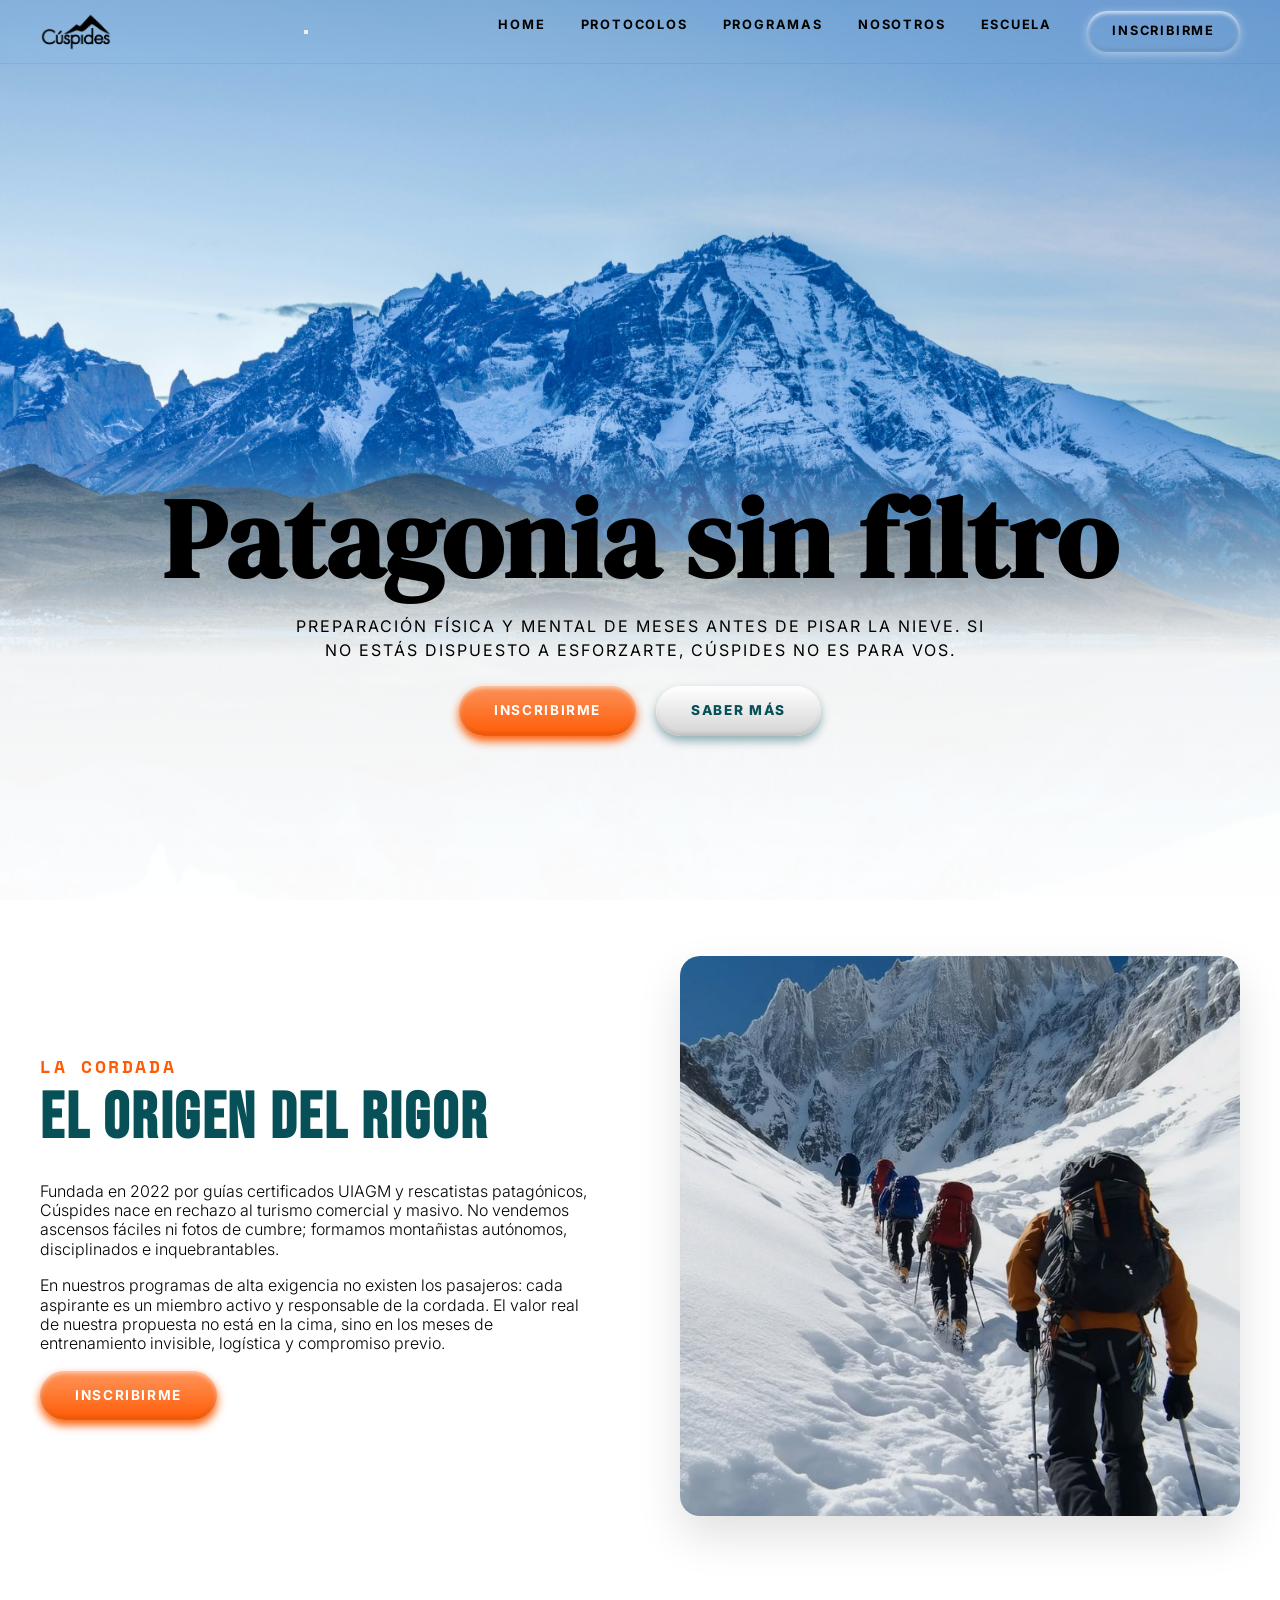
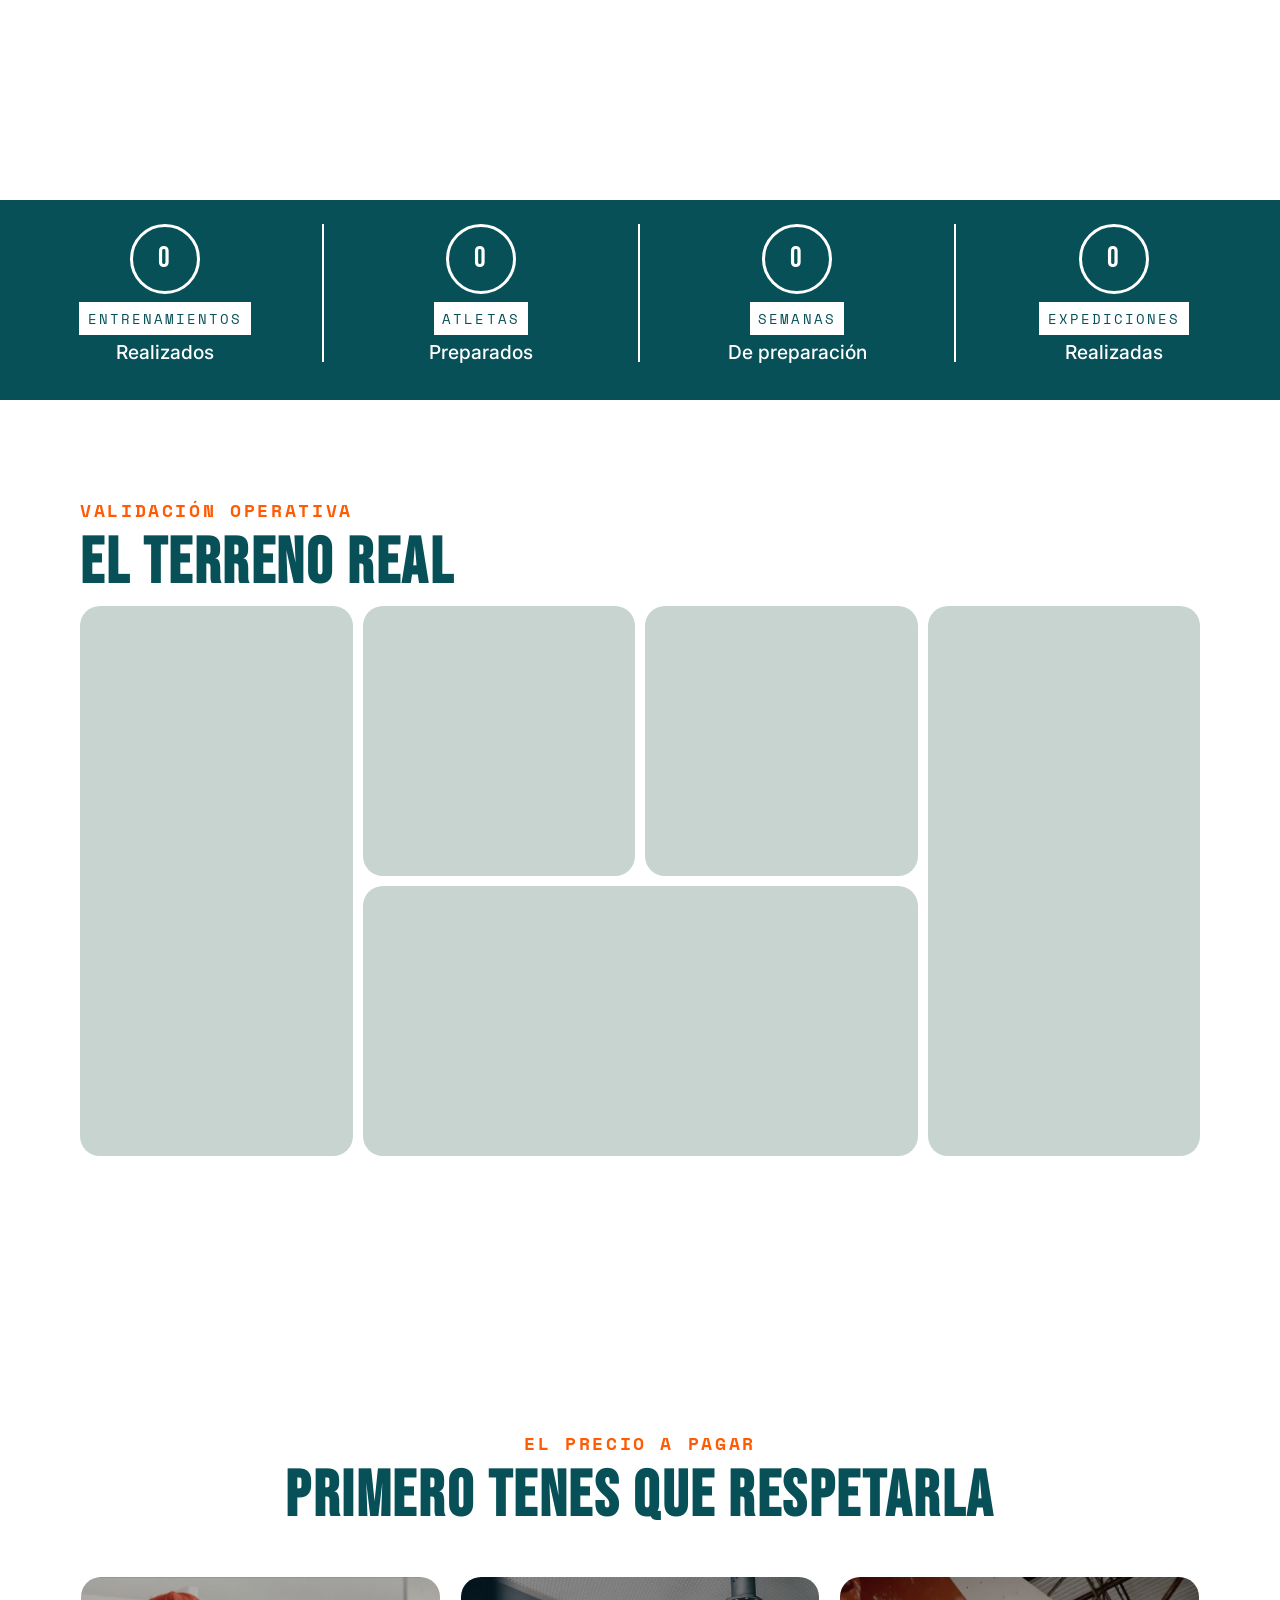
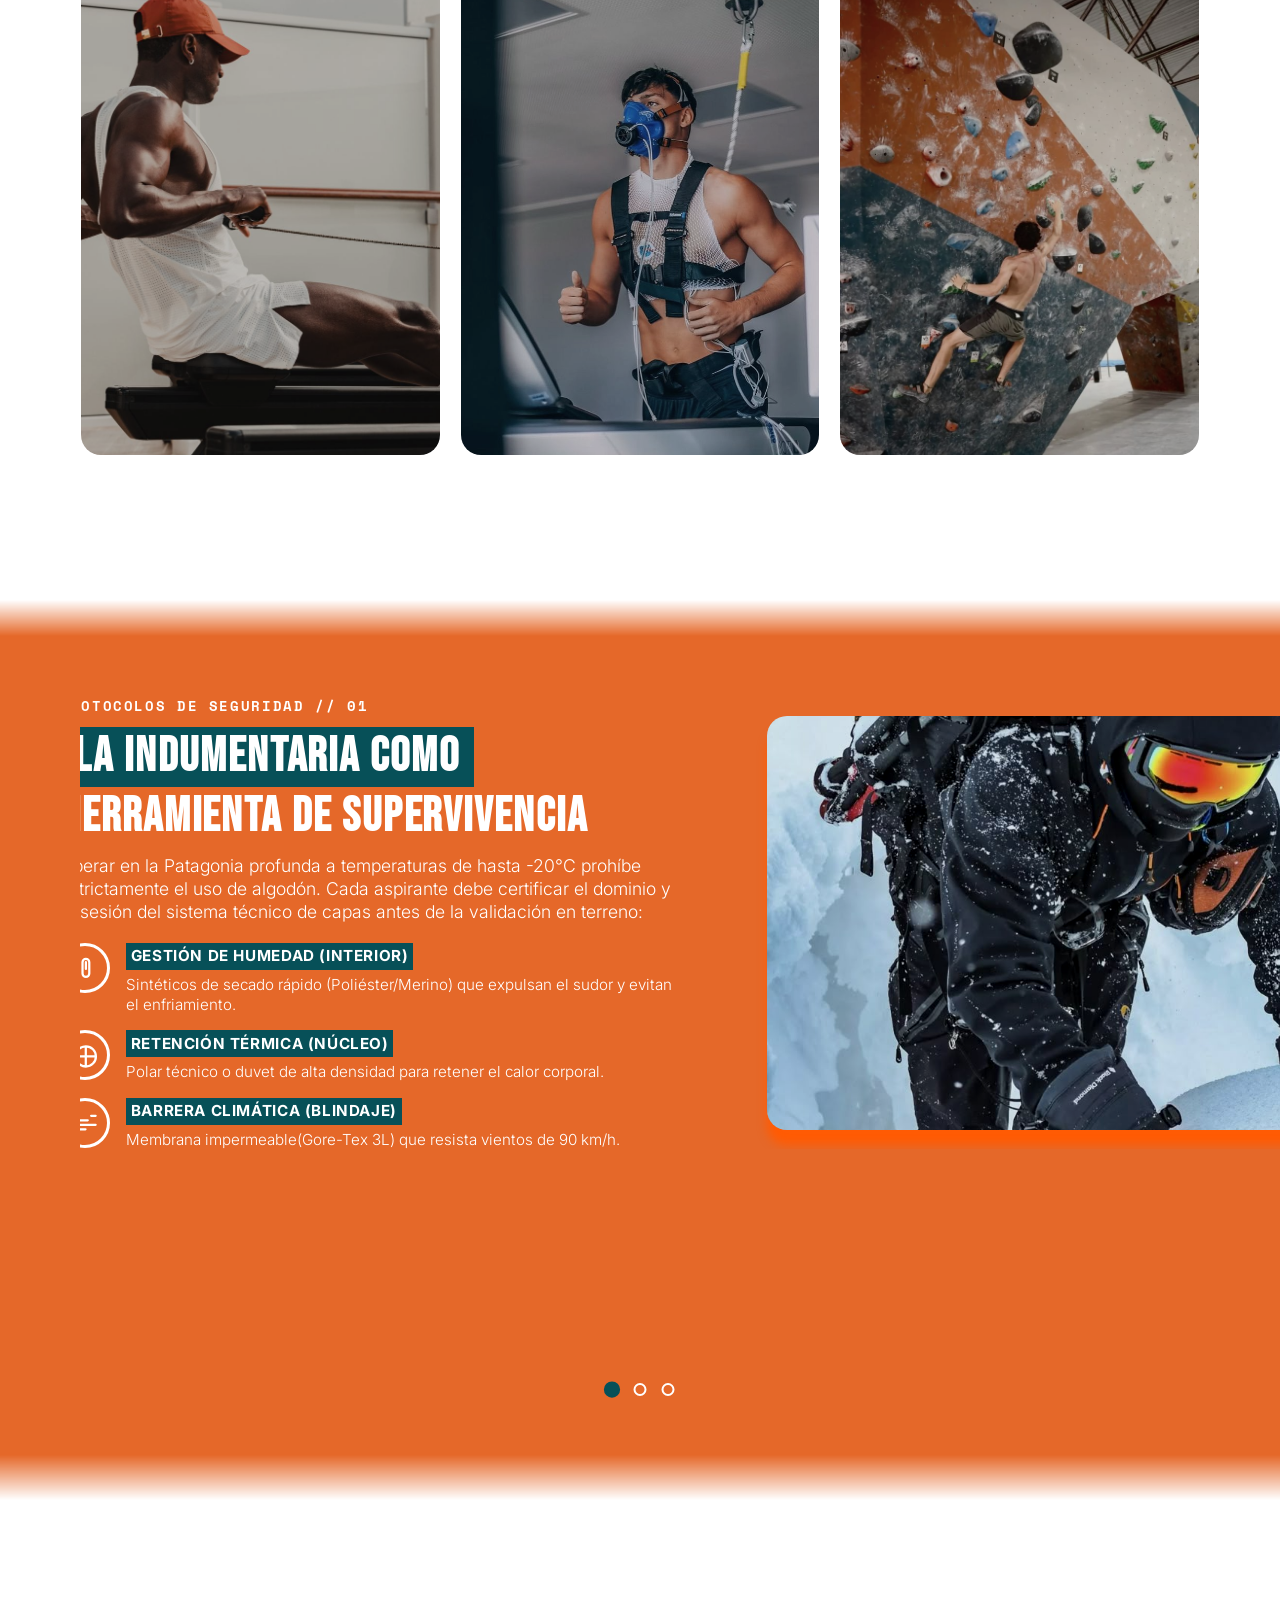
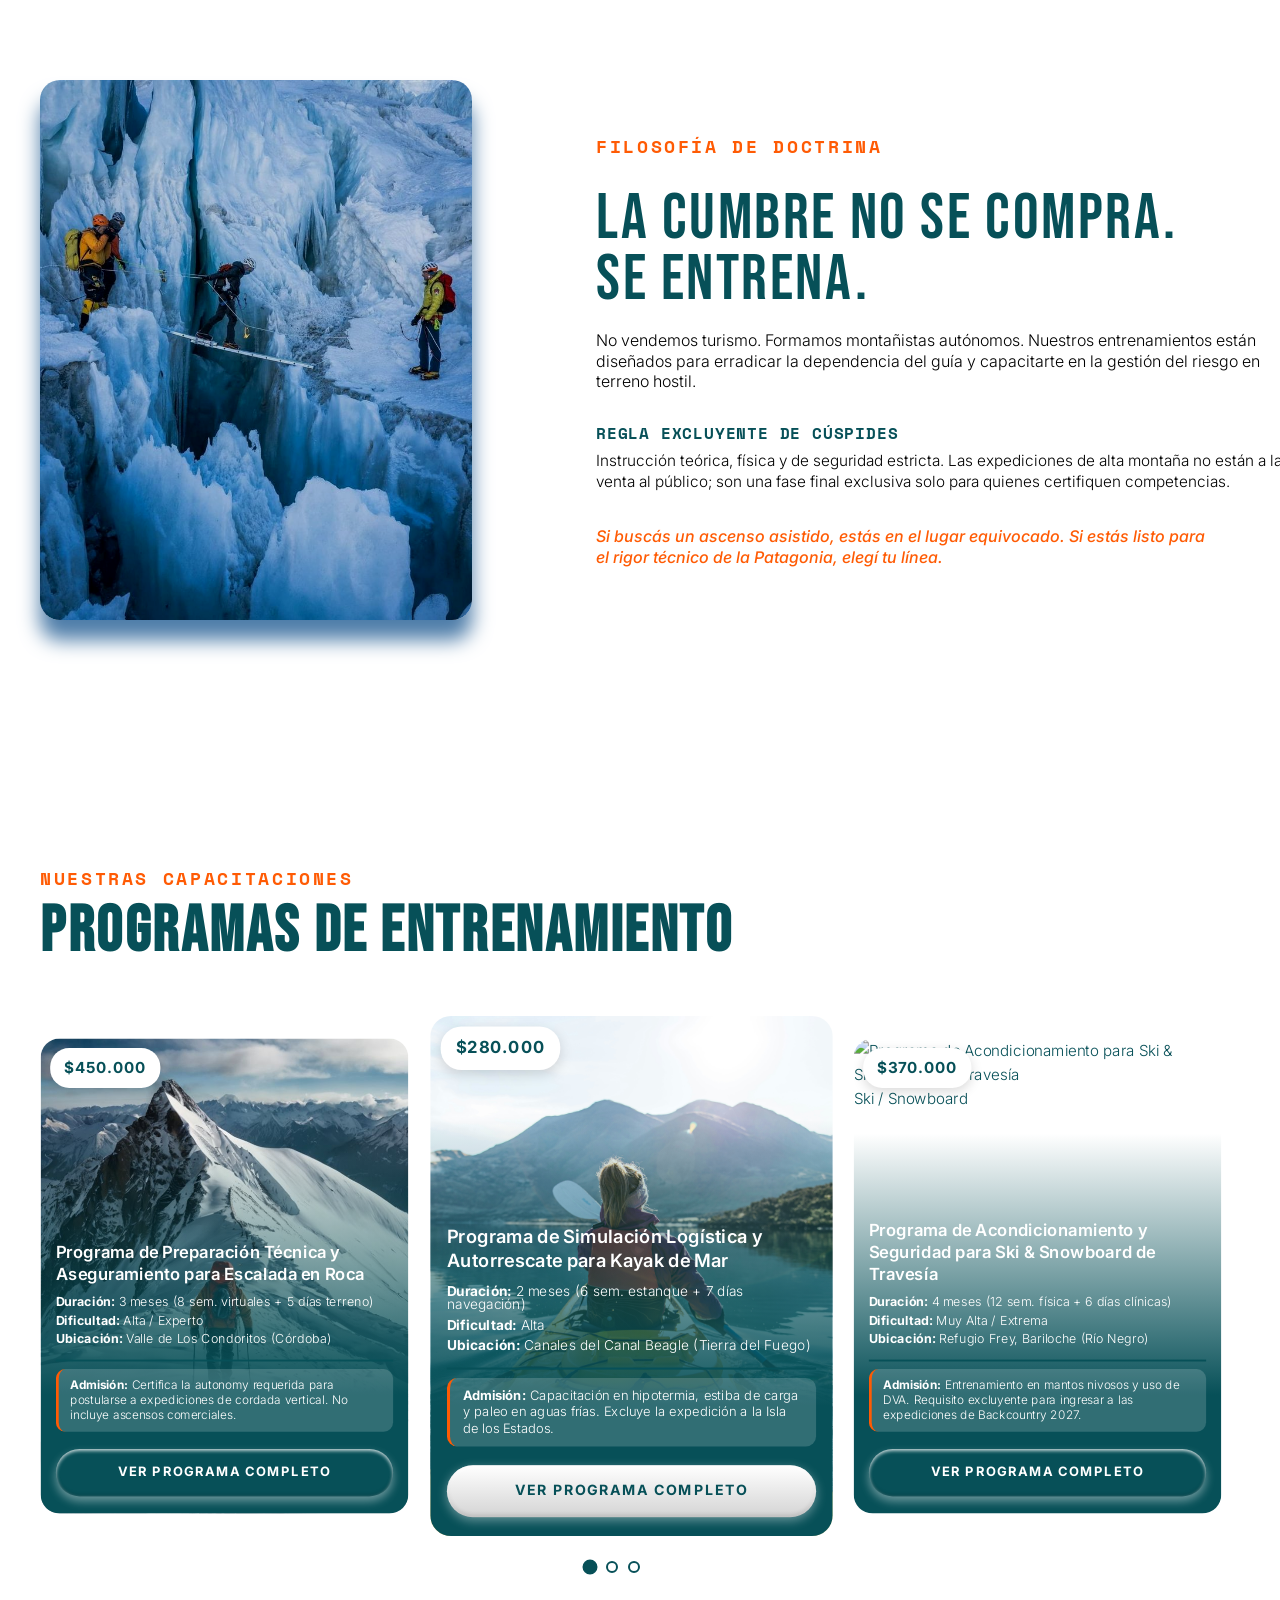
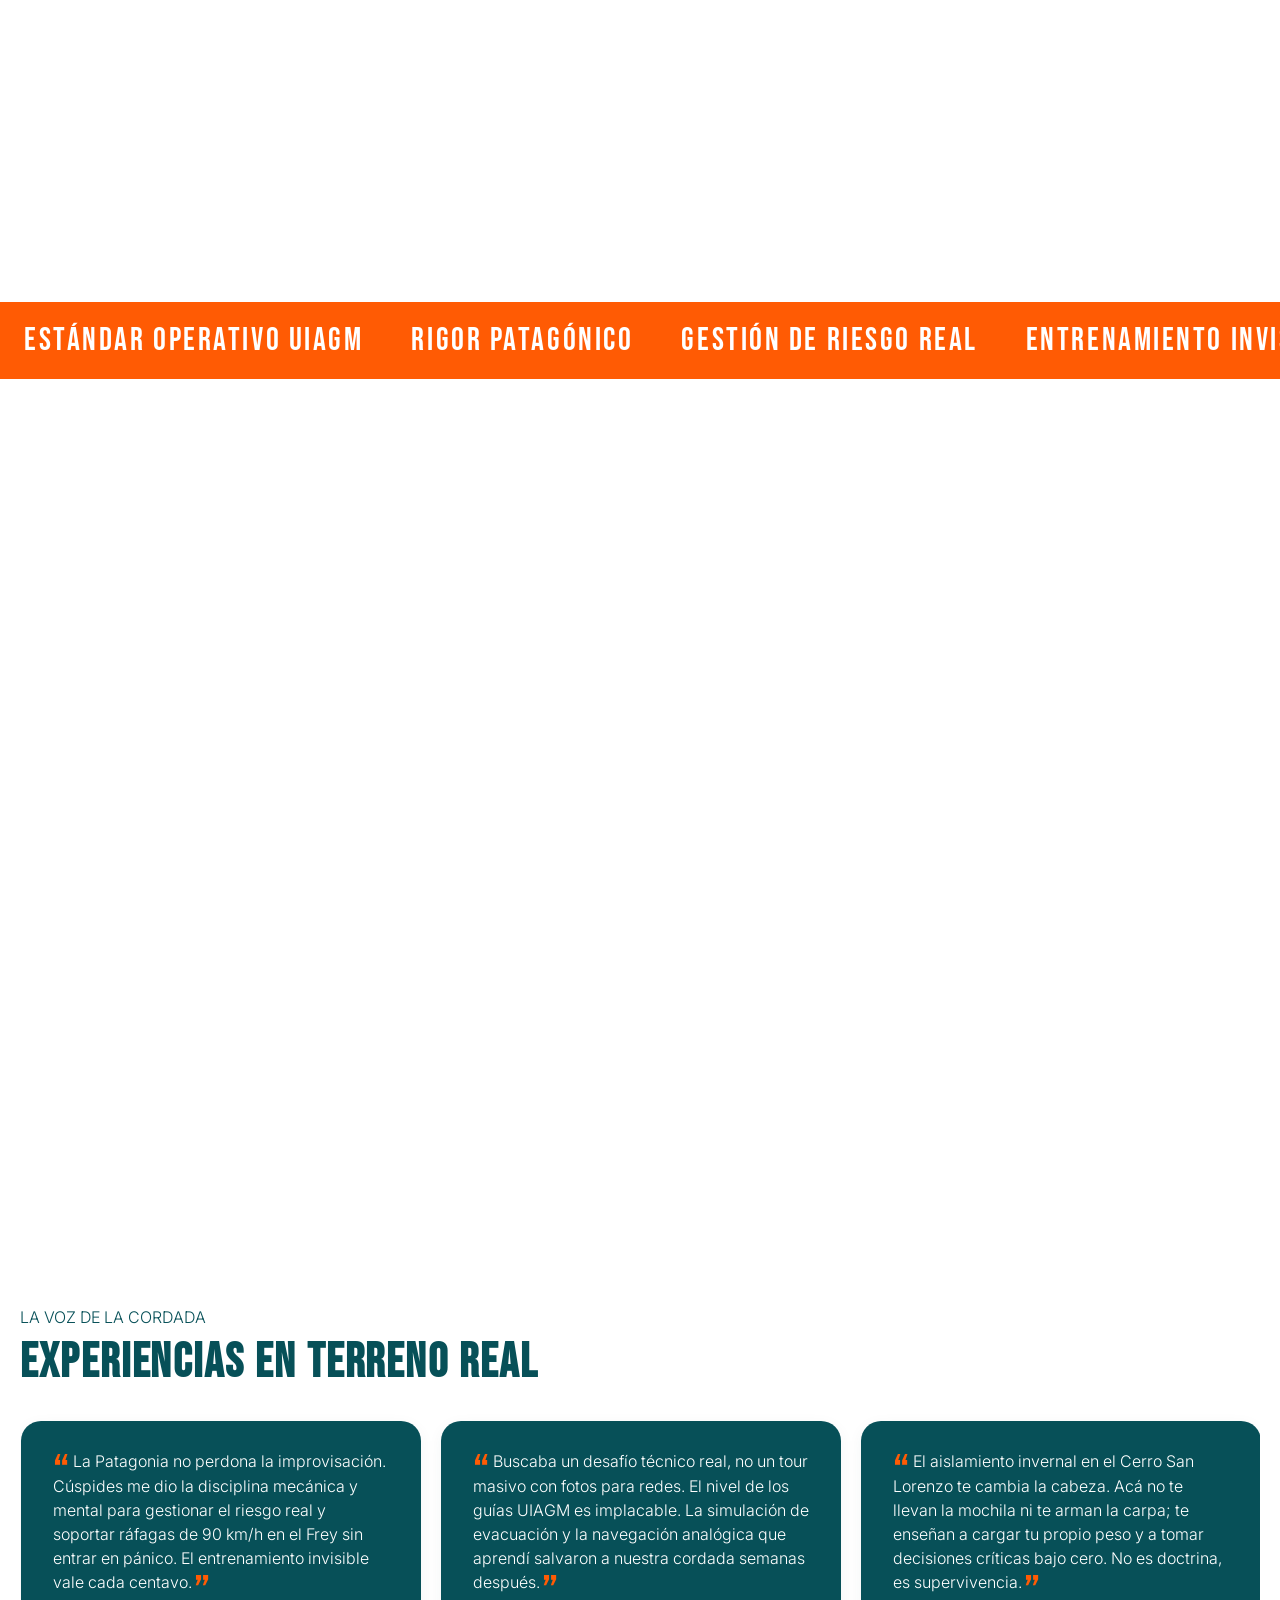
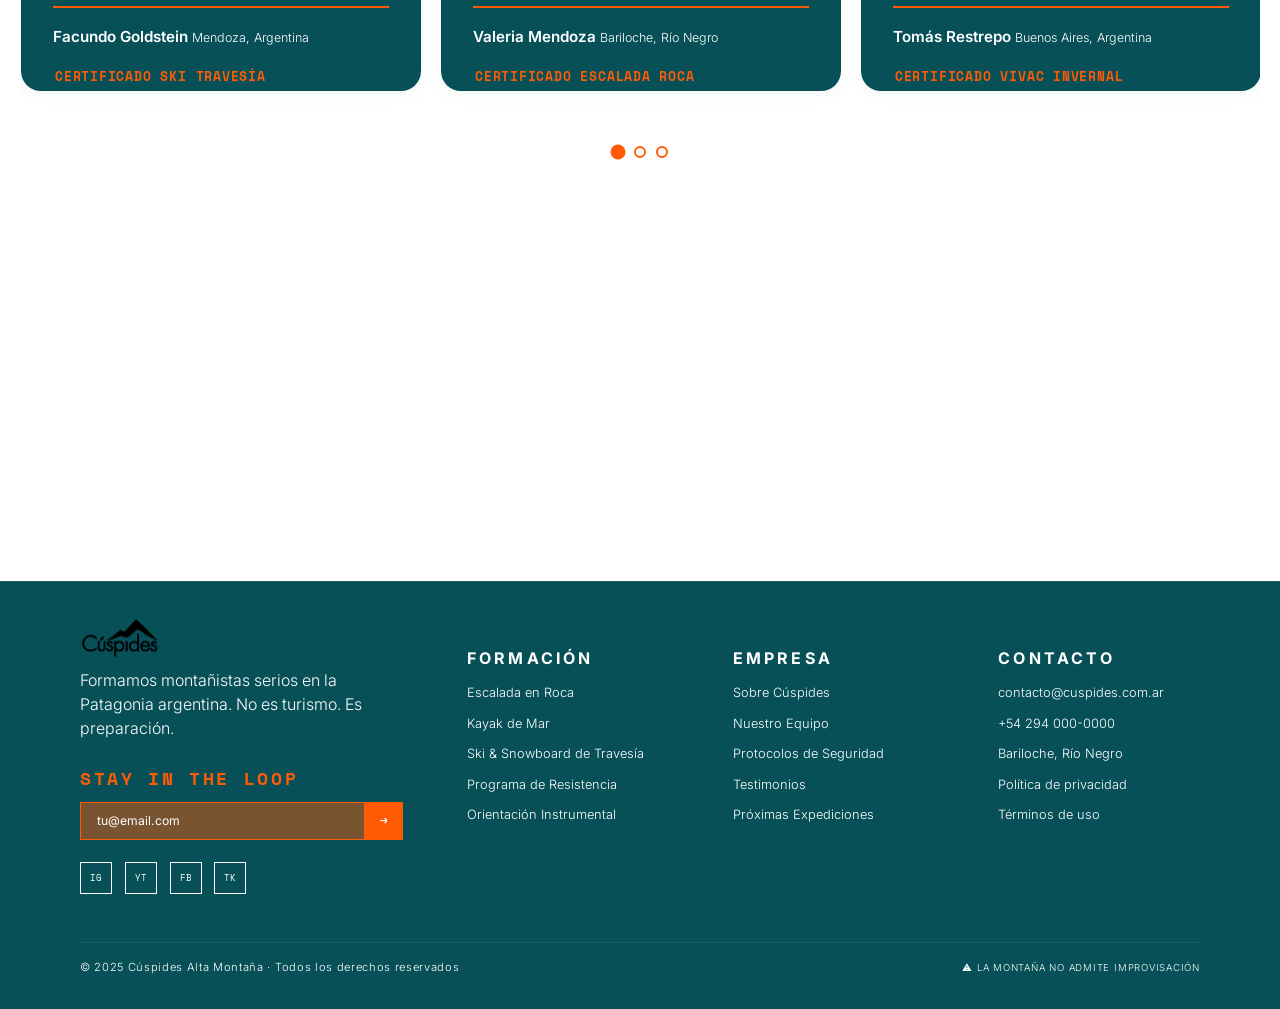
==== commit 54570481: "cambiso" ====
--- a/index.html
+++ b/index.html
@@ -15,17 +15,30 @@
 </head>
 <body>
 
-  <!-- NAV -->
+  <!-- NAV --><!-- NAV -->
   <header class="header">
     <a href="#" class="nav-logo"><img src="fotos/marca2.png" alt="Cúspides" class="logo-img"/></a>
-    <ul class="nav-links">
-      <li><a href="#">HOME</a></li>
-      <li><a href="#protocolos">PROTOCOLOS</a></li>
-      <li><a href="#programas">PROGRAMAS</a></li>
-      <li><a href="#nosotros">NOSOTROS</a></li>
-      <li><a href="#escuela">ESCUELA</a></li>
-    </ul>
+    
+    <!-- Botón de las 3 rayitas (Hamburguesa) -->
+    <button class="hamburger-btn" id="hamburger">
+      <span class="line"></span>
+      <span class="line"></span>
+      <span class="line"></span>
+    </button>
+
+    <!-- Tu lista de enlaces original, ahora con ID y clases para el touch -->
+<ul class="nav-links" id="nav-menu">
+  <li><a href="#" class="nav-link">HOME</a></li>
+  <li><a href="#protocolos" class="nav-link">PROTOCOLOS</a></li>
+  <li><a href="#programas" class="nav-link">PROGRAMAS</a></li>
+  <li><a href="#nosotros" class="nav-link">NOSOTROS</a></li>
+  <li><a href="#escuela" class="nav-link">ESCUELA</a></li>
+  
+  <!-- ESTE ES EL BOTÓN PARA MOBILE -->
+  <li class="mobile-cta">
     <a href="#programas" class="nav-cta nav-cta--pill">Inscribirme</a>
+  </li>
+</ul>
   </header>
 
   <!-- HERO -->
@@ -680,9 +693,7 @@
 </div>
   
   
-  
-  
-<section class="faq-seccion reveal" id="faq">
+  <section class="faq-seccion reveal" id="faq">
   <div class="faq-container">
     
     <div class="faq-header">
@@ -692,50 +703,54 @@
 
     <div class="faq-lista">
       
+      <!-- FAQ 1 -->
       <div class="faq-item">
         <button class="faq-pregunta">
-          <span>¿Los programas incluyen los ascensos comerciales a las cumbres?</span>
+          <span>¿Los programas incluyen ascensos comerciales?</span>
           <span class="faq-icono"></span>
         </button>
         <div class="faq-respuesta">
           <p>
-            No. Como dictaminamos en nuestra doctrina, el alcance de cada módulo corresponde estrictamente a la instrucción teórica, el acondicionamiento físico guiado y la validación mecánica de seguridad. Las expediciones de alta montaña de Cúspides están estrictamente reservadas como una fase final opcional y exclusiva para quienes aprueben y certifiquen las competencias de estos programas.
-          </p>
-        </div>
-      </div>
-
+            <strong>No.</strong> Nuestros programas son de instrucción técnica y acondicionamiento. Las expediciones de cumbre son una fase final opcional, exclusiva para quienes certifiquen las competencias necesarias.
+          </p>
+        </div>
+      </div>
+
+      <!-- FAQ 2 -->
       <div class="faq-item">
         <button class="faq-pregunta">
-          <span>¿Qué nivel de preparación física necesito para ingresar?</span>
+          <span>¿Qué preparación física necesito para ingresar?</span>
           <span class="faq-icono"></span>
         </button>
         <div class="faq-respuesta">
           <p>
-            Exigimos una base aeróbica y de fuerza previa. Nuestros programas son sistemas de entrenamiento rigurosos en entornos hostiles, no salidas turísticas. Al postularte, pasarás por una entrevista técnica y una evaluación de rendimiento para asegurar que estás apto para tolerar las jornadas de aislamiento bajo cero.
-          </p>
-        </div>
-      </div>
-
+            Exigimos una base aeróbica y de fuerza previa. Tras tu postulación, realizarás una entrevista técnica y una evaluación de rendimiento para asegurar que tolerarás jornadas de aislamiento bajo cero.
+          </p>
+        </div>
+      </div>
+
+      <!-- FAQ 3 -->
       <div class="faq-item">
         <button class="faq-pregunta">
-          <span>¿Es obligatorio contar con equipo técnico propio desde el primer día?</span>
+          <span>¿Debo traer equipo técnico propio?</span>
           <span class="faq-icono"></span>
         </button>
         <div class="faq-respuesta">
           <p>
-            Para las fases virtuales y workshops logísticos no es necesario. Durante las jornadas de validación obligatoria en terreno (como en el Valle de Los Condoritos o Refugio Frey), Cúspides provee el equipamiento de seguridad crítico de la cordada (cuerdas, arneses, mosquetones, DVA). Recibirás asesoramiento especializado antes de adquirir tus botas o vestimenta técnica.
-          </p>
-        </div>
-      </div>
-
+            No para las fases iniciales. En terreno, <strong>Cúspides provee el equipamiento de seguridad crítico</strong> (cuerdas, arneses, DVA). Recibirás asesoramiento especializado antes de cualquier compra personal.
+          </p>
+        </div>
+      </div>
+
+      <!-- FAQ 4 -->
       <div class="faq-item">
         <button class="faq-pregunta">
-          <span>¿Qué certificación obtengo al aprobar un programa?</span>
+          <span>¿Qué certificación obtengo al aprobar?</span>
           <span class="faq-icono"></span>
         </button>
         <div class="faq-respuesta">
           <p>
-            Obtenés la Certificación de Autonomía Operativa de Cúspides para la disciplina correspondiente. Esta credencial avala de forma interna que contás con los conocimientos avanzados de autorrescate, lectura cartográfica analógica IGN y gestión del riesgo necesarios para operar de forma independiente en terreno patagónico o aplicar a nuestras expediciones complejas.
+            Obtenés la <strong>Certificación de Autonomía Operativa de Cúspides</strong>. Esta credencial avala tus competencias avanzadas en autorrescate, cartografía analógica y gestión de riesgo independiente.
           </p>
         </div>
       </div>
--- a/ff.css
+++ b/ff.css
@@ -829,7 +829,19 @@
 .precards-seccion {  padding: 2rem; display: flex; align-items: center; justify-content: center; overflow: hidden; }
 .precards-container { display: flex; align-items: center; gap: 1rem; max-width: 1200px; width: 100%; margin: 0 auto; }
 .precards-left { flex: 0 0 45%; }
-.precards-right { flex: 0 0 55%; }
+.precards-right { 
+  flex: 0 0 55%; 
+  display: flex !important; /* Forzamos flex */
+  flex-direction: column !important; /* Forzamos columna */
+  align-items: flex-start !important; /* Alineamos todo a la izquierda */
+  justify-content: flex-start; /* Alineamos desde arriba */
+  width: 100%;
+
+  /* Espaciado uniforme entre título, texto y botón */
+  gap: 1rem; 
+  
+}
+
 .precards-img-wrapper { width: 80%; aspect-ratio: 4 / 5; border-radius: 20px; overflow: hidden; box-shadow: 0 20px 20px var(--color-primary); }
 .precards-img { width: 100%; height: 100%; object-fit: cover; filter: brightness(0.85) contrast(1.05); transition: transform 0.6s cubic-bezier(0.25, 1, 0.5, 1); }
 .precards-img-wrapper:hover .precards-img { transform: scale(1.03); }
@@ -853,21 +865,21 @@
   color: #000000; margin: 0; }
 
 .btn-card{
+  display: flex !important; /* Cambiamos inline-flex por flex */
+  width: fit-content !important; /* Esto evita que el botón se estire o se comporte raro */
+  margin-top: 20px !important;
+  /* El resto de tus estilos se quedan igual */
+
   color: #ffffff;
 background: linear-gradient(to bottom , #ff5b04a5 0%, #FF5B04 100%);
-
-  
   /* Desenfoque del fondo */
   backdrop-filter: blur(12px);
   -webkit-backdrop-filter: blur(12px); /* Obligatorio para Safari */
-  
-  
   /* LA MAGIA AQUÍ: Luz pegando arriba (inset blanco) y sombra abajo (inset negro) */
   box-shadow: 
     inset 0 2px 4px rgba(255, 255, 255, 0.6), /* Brillo superior */
     inset 0 -2px 4px rgba(0, 0, 0, 0.15),     /* Sombra inferior interna */
-    0 5px 10px #FF5B04;       /* Sombra exterior flotante */
-  display: inline-flex;
+    0 5px 10px #FF5B04;
   align-items: center;
   justify-content: center;
   padding: 14px 35px; 
@@ -882,7 +894,6 @@
   box-sizing: border-box;
   transition: transform 0.25s ease, background-color 0.25s ease, color 0.25s ease, border-color 0.25s ease, box-shadow 0.25s ease;
   cursor: pointer;
-  margin-top: 20px;
 }
 
 .btn-card:hover {
@@ -1370,9 +1381,101 @@
     padding: 0 1.5rem;
   }
   /* Ocultamos los links en mobile para evitar que rompan el header, dejamos solo el logo y el botón CTA */
+ /* --- BOTÓN HAMBURGUESA --- */
+/* --- ESTO DEBE IR DENTRO DE UN MEDIA QUERY --- */
+  
+  .hamburger-btn {
+    display: flex;
+    flex-direction: column;
+    justify-content: space-between;
+    width: 30px;
+    height: 20px;
+    background: transparent;
+    border: none;
+    cursor: pointer;
+    z-index: 1001;
+    -webkit-tap-highlight-color: transparent;
+    margin-left: auto;
+    margin-right: 15px;
+  }
+
+  .hamburger-btn .line {
+    width: 100%;
+    height: 3px;
+    background-color: #075058;
+    border-radius: 5px;
+    transition: all 0.3s ease;
+  }
+
   .nav-links {
-    display: none;
-  }
+    position: fixed;
+    top: 0;
+    left: 0;
+    width: 100%;
+    height: 100vh;
+    background: var(--color-bg);
+    flex-direction: column;
+    justify-content: center;
+    align-items: center;
+    gap: 0.6rem;
+    transform: translateY(-100%);
+    transition: transform 0.3s ease-in-out;
+    z-index: 1000;
+  }
+
+  .nav-links.activo {
+    transform: translateY(0) !important;
+  }
+
+  .nav-links a {
+    font-size: 1.2rem !important;
+    font-weight: 600;
+    color: #075058; /* Agregué el punto y coma que faltaba */
+  }
+
+  /* CORRECCIÓN DEL SELECTOR DEL BOTÓN */
+  /* Los puntos son obligatorios y deben ir pegados si son clases del mismo elemento */
+  .nav-cta.nav-cta--pill {
+    color: #075058;
+    font-weight: 800;
+    background: linear-gradient(to bottom, #ffffff 0%, #ffffff 180%);
+    backdrop-filter: blur(12px);
+    -webkit-backdrop-filter: blur(12px);
+    font-size: 1rem !important;
+    box-shadow: 
+        inset 0 2px 4px rgba(255, 255, 255, 0.8),
+        inset 0 -2px 4px rgba(0, 0, 0, 0.15),
+        0 5px 10px rgba(7, 80, 88, 0.43);
+  }
+
+  /* Animación X */
+  .hamburger-btn.activo .line:nth-child(1) {
+    transform: translateY(8.5px) rotate(45deg);
+    background-color: #ffffff;
+  }
+  .hamburger-btn.activo .line:nth-child(2) {
+    opacity: 0;
+  }
+  .hamburger-btn.activo .line:nth-child(3) {
+    transform: translateY(-8.5px) rotate(-45deg);
+    background-color: #ffffff;
+  }
+/* Esto fuerza a que el botón aparezca siempre dentro del menú mobile */
+.nav-links .mobile-cta {
+    display: block !important;
+    visibility: visible !important;
+    opacity: 1 !important;
+    margin-top: 20px !important;
+    text-align: center !important;
+}
+
+/* Y esto asegura que el enlace dentro tenga tamaño */
+.nav-links .mobile-cta a {
+    display: inline-block !important;
+    padding: 15px 30px !important;
+    background: #ffffff !important; /* Probemos con naranja sólido para ver si aparece */
+    color: #075058 !important;
+}
   .section-title {
     font-size: 2.5rem !important;
   }
@@ -1474,9 +1577,14 @@
     scrollbar-width: none;
   }
   .cards-grid::-webkit-scrollbar { display: none; }
+  /* --- FORZAR ACTIVACIÓN CON TOQUE RÁPIDO (SECCIÓN NECESITÁS) --- */
+  /* --- TARJETAS NECESITÁS: Tamaño y activación con toque rápido --- */
+  
   .cards-grid .card {
-    flex: 0 0 85%;
-    scroll-snap-align: center;
+    flex: 0 0 85% !important; /* Esto es fundamental para que existan y tengan ancho */
+    scroll-snap-align: center !important; /* Frena en el medio */
+    cursor: pointer !important; /* Activa el toque rápido */
+    -webkit-tap-highlight-color: transparent !important; 
   }
 /* 7. PROTOCOLOS: Scroll vertical natural (sin carrusel ni dots) */
   .protocolos-seccion {
@@ -1501,11 +1609,6 @@
     height: auto !important; 
     flex: none !important; 
   }
-  /* El interior de cada protocolo (ya lo tenías, lo mantenemos) */
-  .protocolos-container {
-    flex-direction: column;
-    gap: 2rem;
-  }
 /* Centrar Título, Subtítulo y Párrafo introductorio en Protocolos */
   .protocolos-left {
     display: flex;
@@ -1517,10 +1620,48 @@
   .eyebrow-accent-line {
     margin: 0 auto 1.5rem auto !important;
   }
-  /* Forzamos a que la lista de íconos de abajo siga alineada a la izquierda para no romper el paso anterior */
+  /* --- CENTRADO ABSOLUTO DE LOS DETALLES --- */
+  /* 1. Achicar espacio entre los ítems (subtítulos verdes) */
+  .protocolos-details li {
+    display: flex !important;
+    flex-direction: row !important;
+    align-items: flex-start !important;
+    text-align: left !important;
+    gap: 1rem !important; /* Distancia entre el ícono y el texto */
+    margin-bottom: 0.8rem !important; /* Bajamos de 1.5rem a 0.8rem para que los ítems estén más juntos */
+  }
+
+  /* 2. Achicar espacio entre todo el texto y la imagen de abajo */
+  .protocolos-container {
+    display: flex !important;
+    flex-direction: column !important;
+    gap: 1rem !important; /* Bajamos de 2rem a 1rem para pegar más la imagen al texto */
+  }
+  /* Centramos el contenedor de la lista de íconos para que no toque los bordes */
   .protocolos-details {
-    text-align: left;
-    width: 90%;
+    display: flex !important;
+    flex-direction: column !important;
+    width: 90% !important; /* Le sacamos el 100% para que respire a los lados */
+    margin: 0 auto !important; /* Esto centra la caja entera en el medio de la pantalla */
+    padding: 0 !important;
+  }
+
+  /* Evita que el párrafo de protocolos se corte y forzamos su centrado */
+  .protocolos-text {
+    width: 95% !important;
+    font-size: 1rem;
+    max-width: 100% !important;
+    box-sizing: border-box;
+    padding: 0 0.5rem;
+    margin: 0 auto 1.5rem auto !important; /* El 'auto' a los lados lo centra en su caja */
+    text-align: center !important;
+  }
+  
+  /* Forzamos que el texto interno respete la alineación a la izquierda */
+  .protocolos-detail-text {
+    width: 100%;
+    font-size: 0.8rem !important; 
+    text-align: left !important; 
   }
 /* --- ACHICAR TÍTULOS Y SUBTÍTULOS SOLO EN PROTOCOLOS --- */
   /* 1. Título principal ("LA INDUMENTARIA COMO...") */
@@ -1535,27 +1676,9 @@
   }
   /* 3. Subtítulos verdes de cada ítem ("GESTIÓN DE HUMEDAD", etc.) */
   .protocolos-detail-title {
-    font-size: 0.9rem !important; 
+    font-size: 0.8rem !important; 
     padding: 0.15rem 0.4rem !important; /* Ajustamos apenitas el fondito verde para que no quede enorme con la letra más chica */
   }
-  /* Alineación de ícono y texto */
-  .protocolos-details li {
-    flex-direction: row;
-    align-items: flex-start;
-    gap: 0.7rem; 
-  }
- /* Evita que el párrafo de protocolos se corte en los bordes */
-  .protocolos-text {
-    width: 90% !important;
-    max-width: 100% !important;
-    box-sizing: border-box;
-    padding: 0 0.5rem; /* Le damos un mini margen extra a los lados por las dudas */
-  }
-  .protocolos-detail-text {
-    width: 100%;
-     font-size: 1rem !important; 
-  }
-  /* Ajuste de la imagen para que no desborde */
   .protocolos-right {
     width: 100%;
     box-sizing: border-box;
@@ -1690,6 +1813,13 @@
     order: 1;
     grid-column: span 1 !important;
     grid-row: span 1 !important;
+  }
+  /* --- FORZAR ACTIVACIÓN CON TOQUE RÁPIDO (TAP) --- */
+  
+  .staff-cell,
+  .staff-overlay { /* Cambiá esto por la clase de tus tarjetas de "Necesitás" */
+    cursor: pointer !important; 
+    -webkit-tap-highlight-color: transparent !important; /* Saca el parpadeo azul nativo del celular */
   }
   /* Los que tienen foto vertical (Martín y Valeria, items 1 y 5) los mandamos abajo */
   .staff-cell:nth-child(1),
@@ -1817,6 +1947,15 @@
     text-align: center;
     gap: 1rem;
   }
+  /* Ocultamos el botón CTA de la cabecera móvil */
+  .header .nav-cta {
+    display: none !important;
+  }
+  
+  /* Pegamos la hamburguesa bien a la derecha */
+  .hamburger-btn {
+    margin-right: 0 !important; 
+  }
 }
 .reveal { opacity:0; transform:translateY(26px); transition: opacity 0.75s ease, transform 0.75s ease; }
 .reveal.visible { opacity:1; transform:translateY(0); }
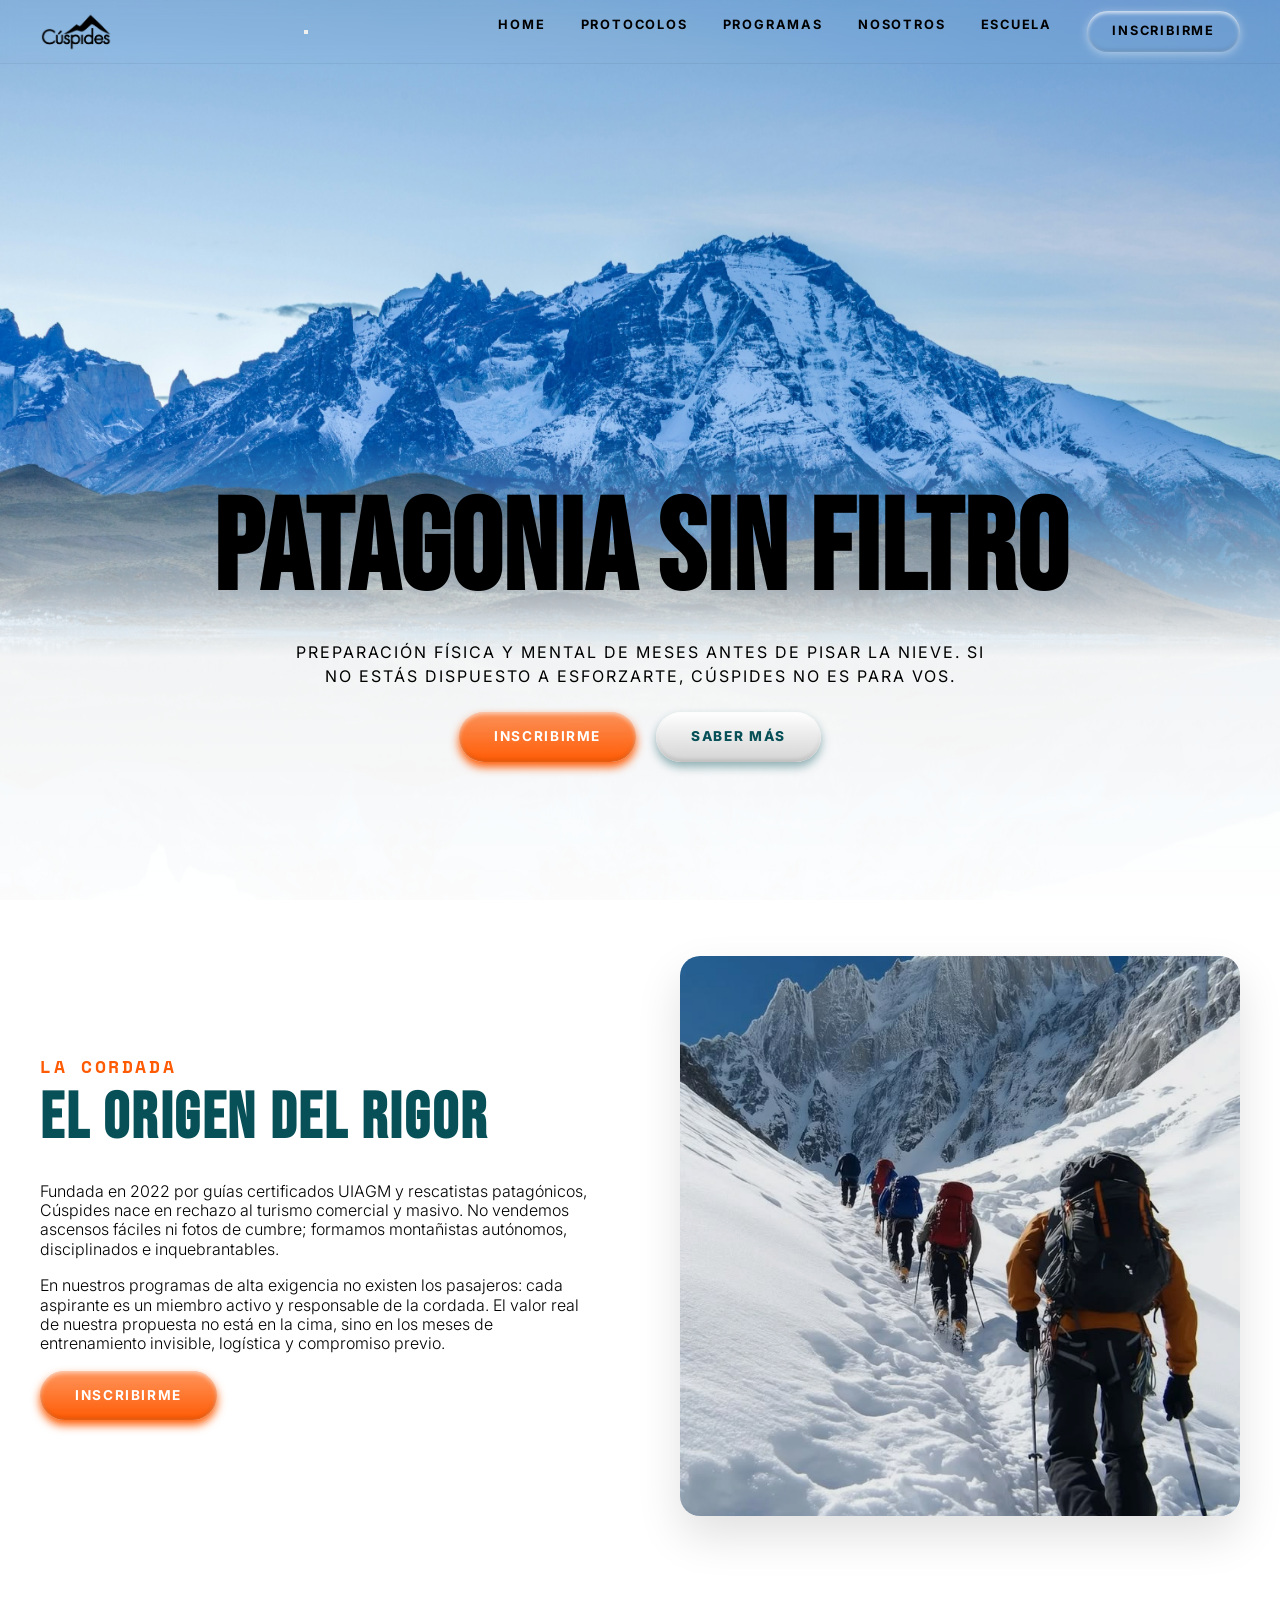
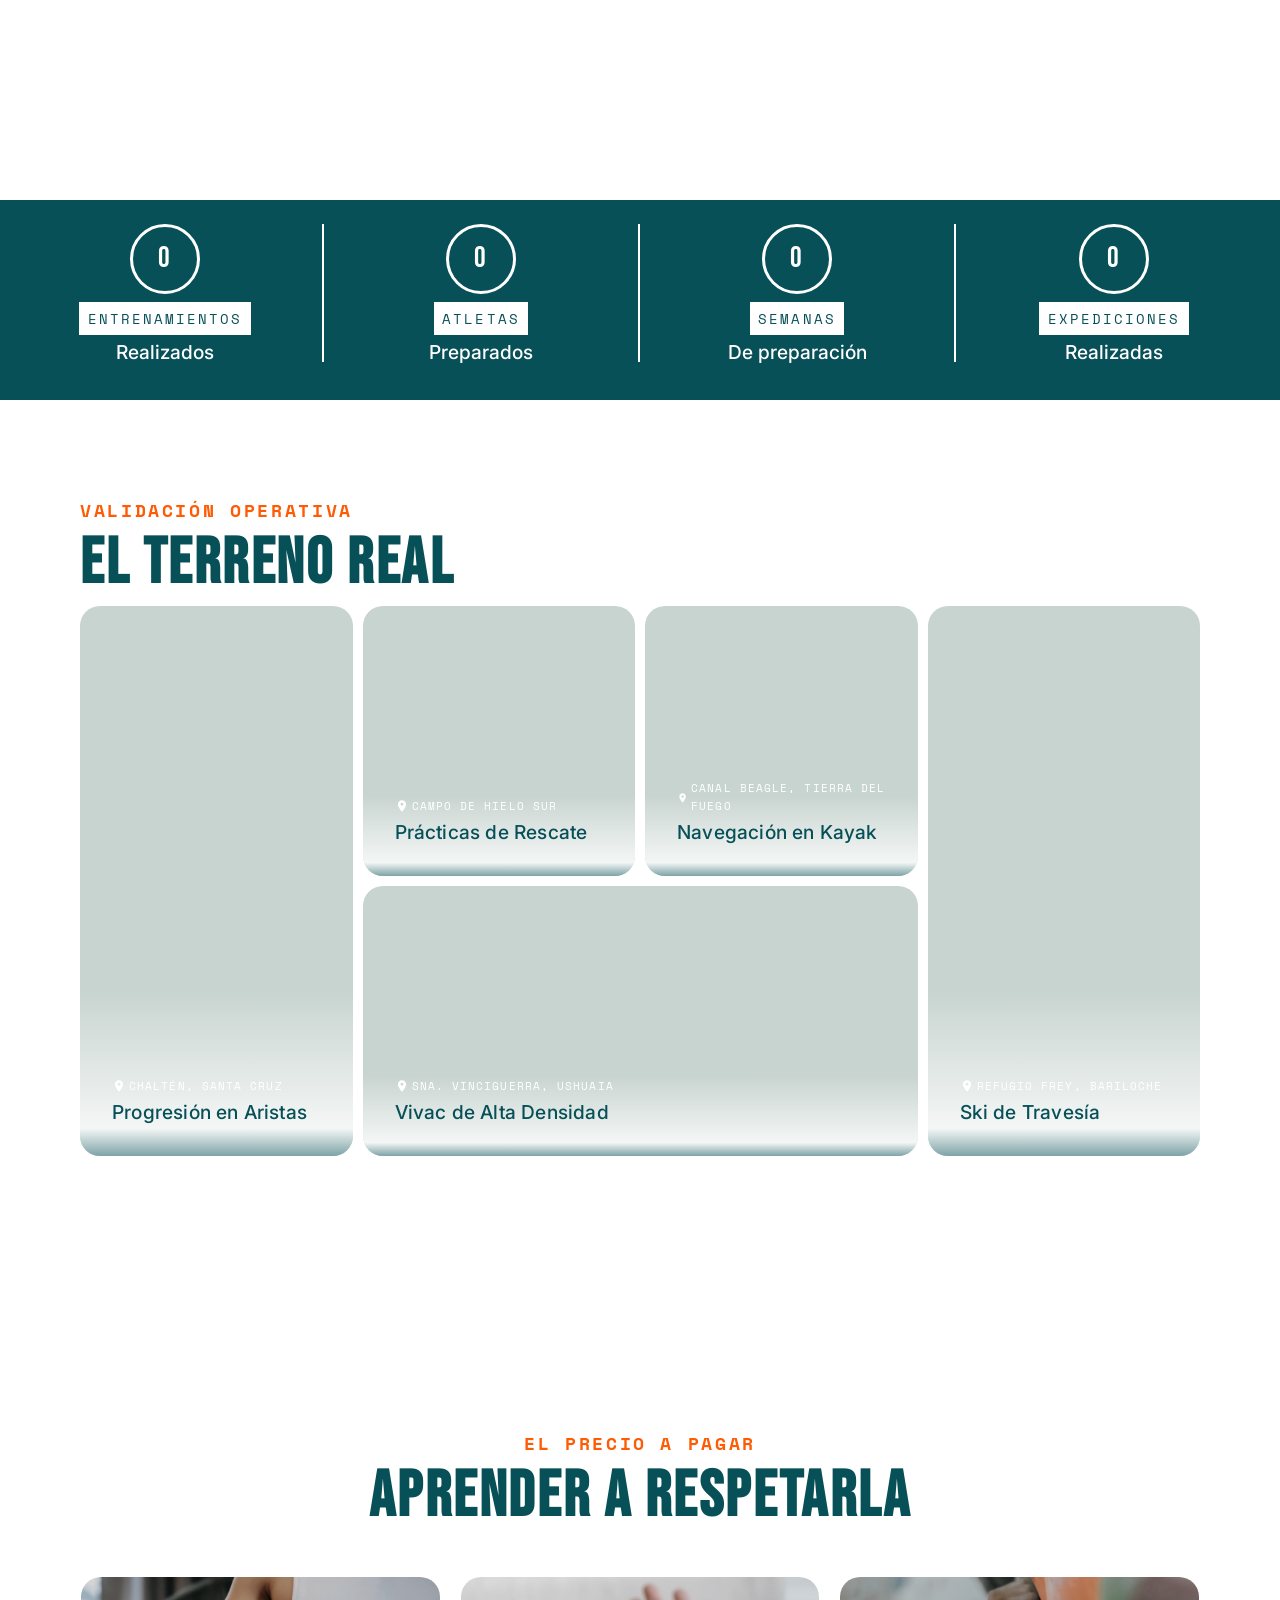
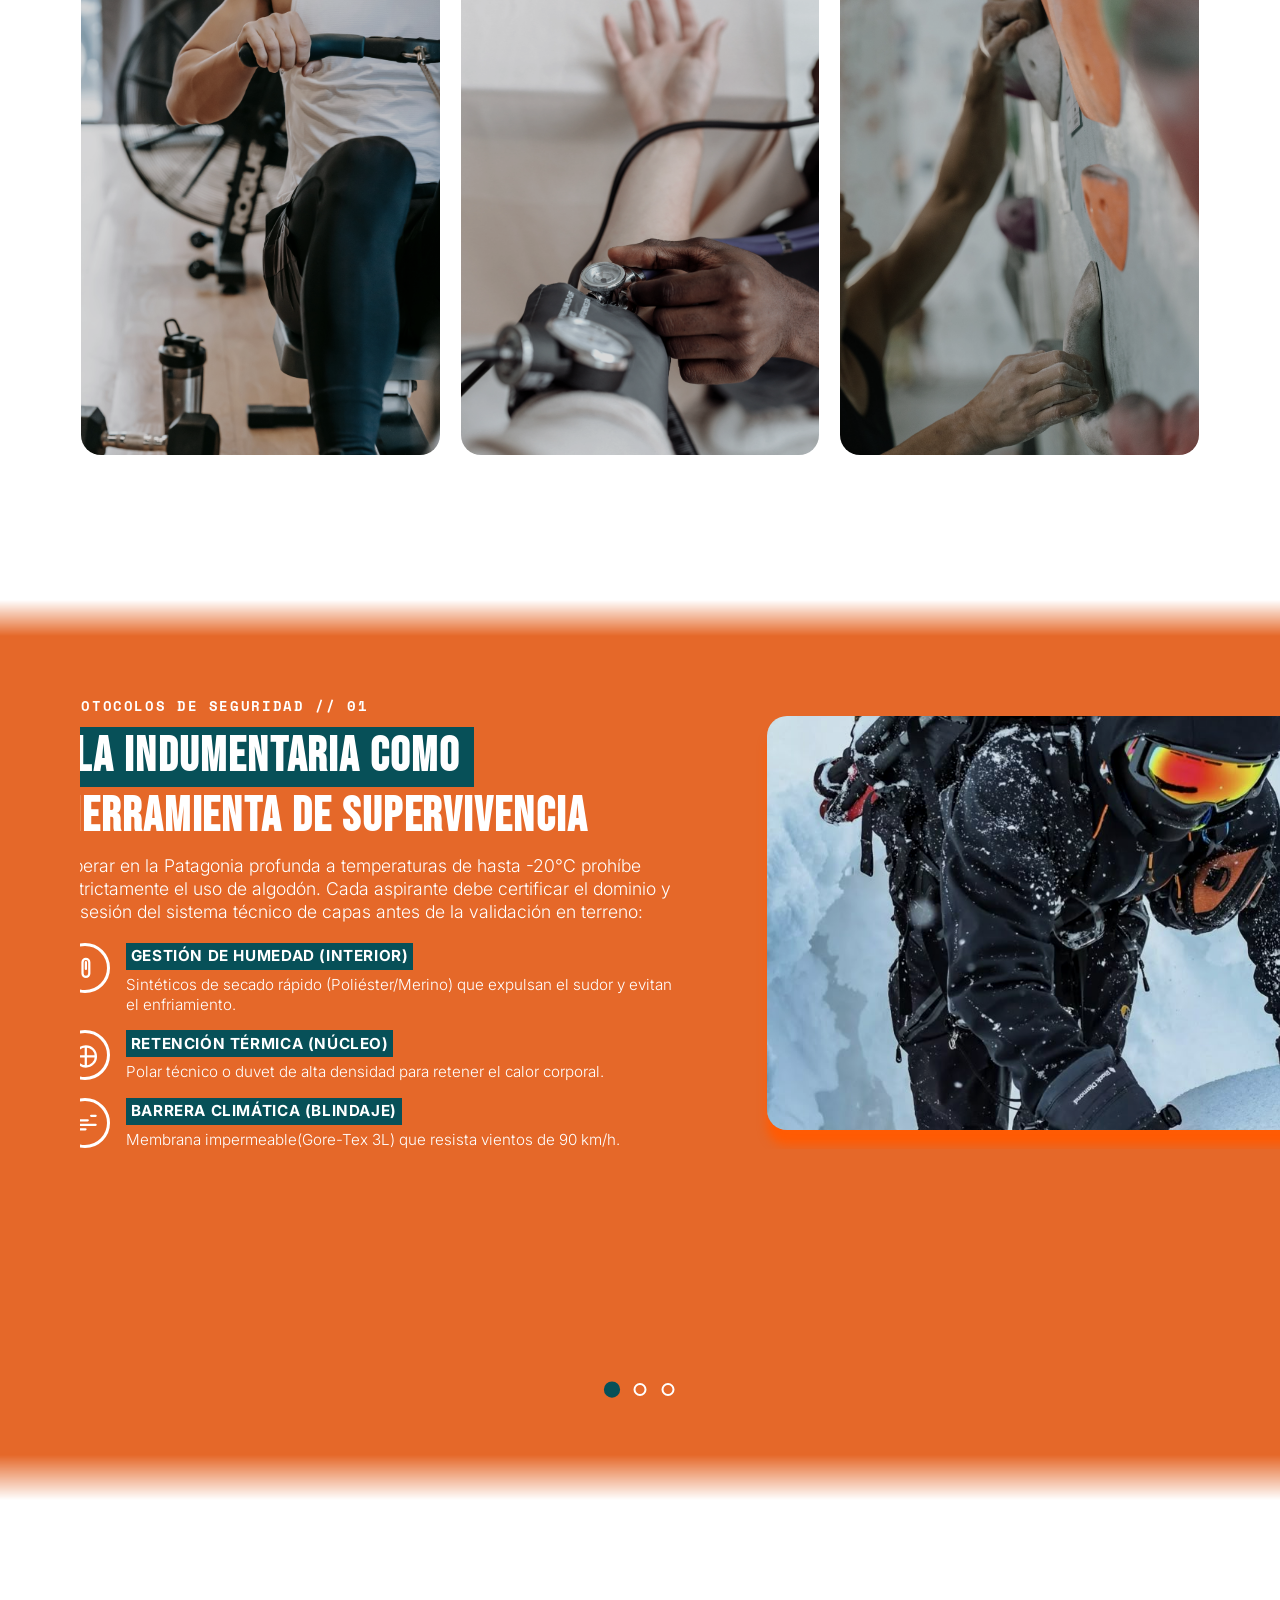
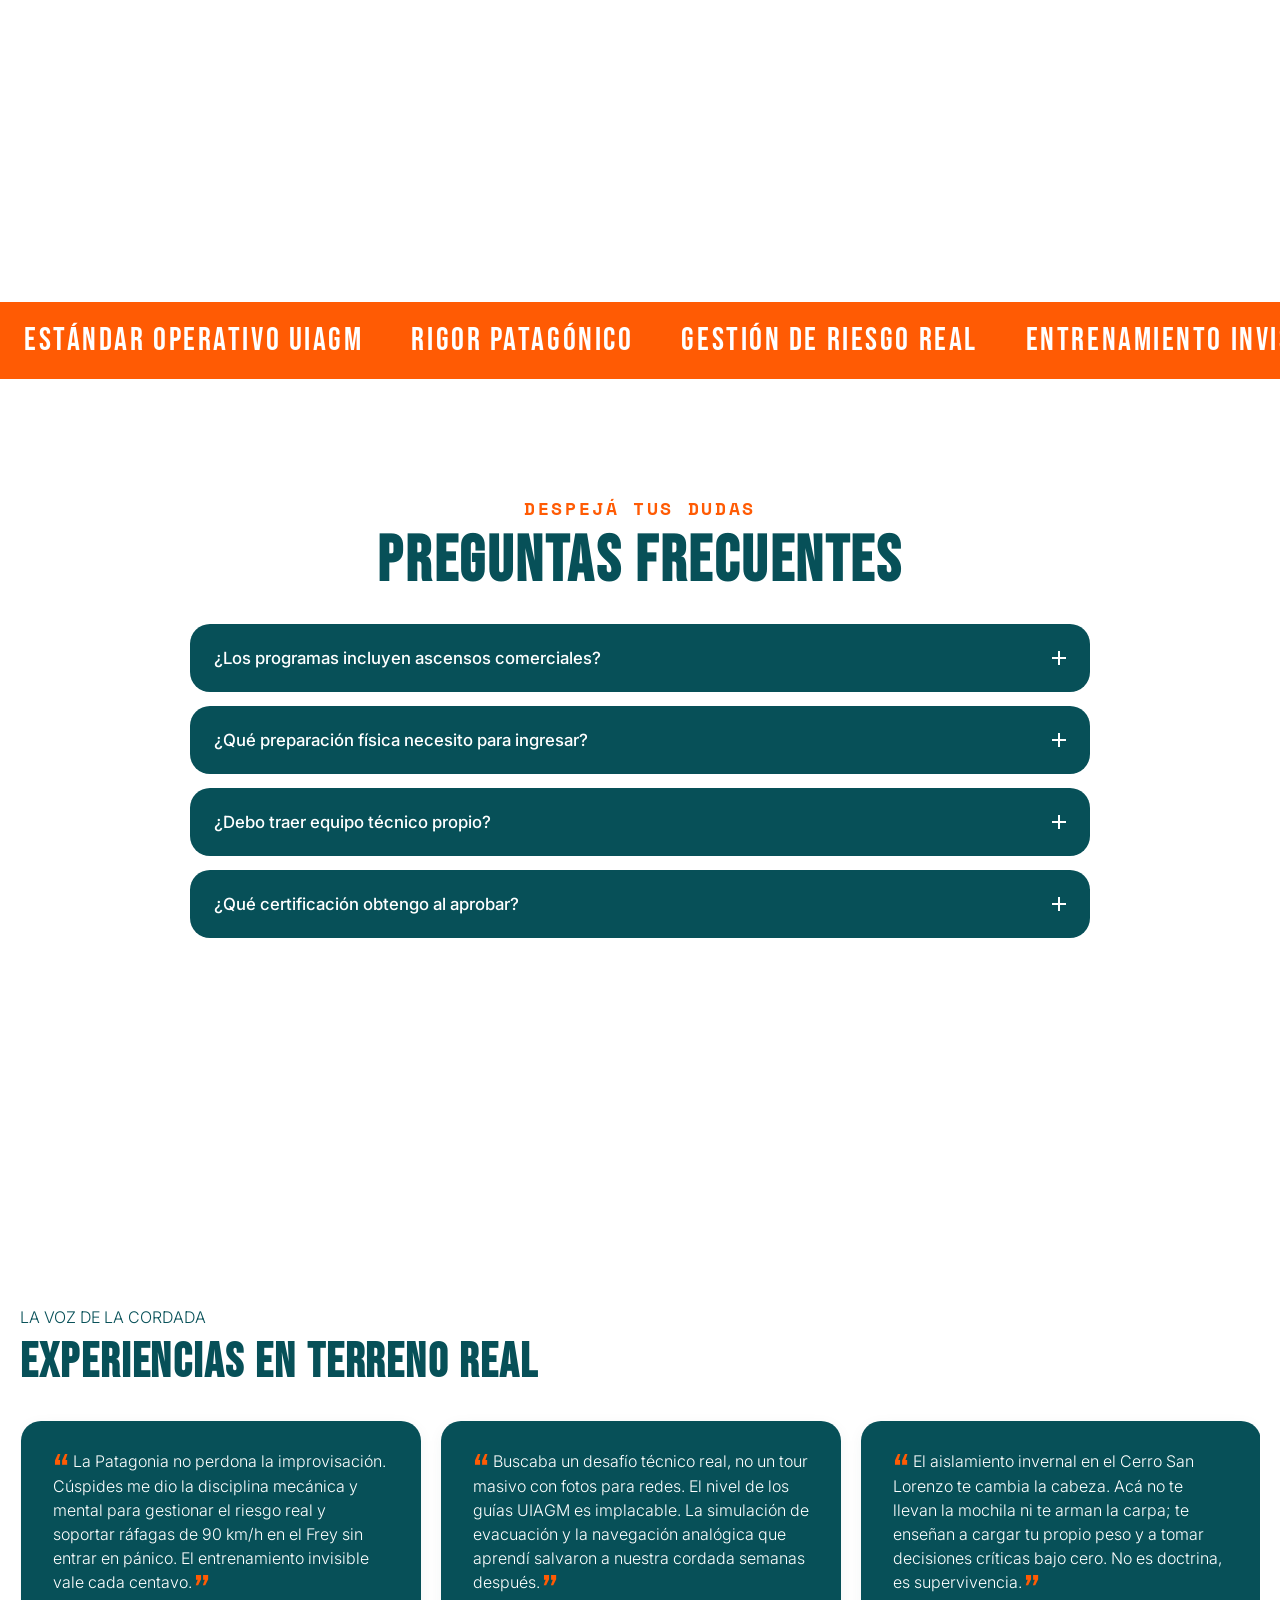
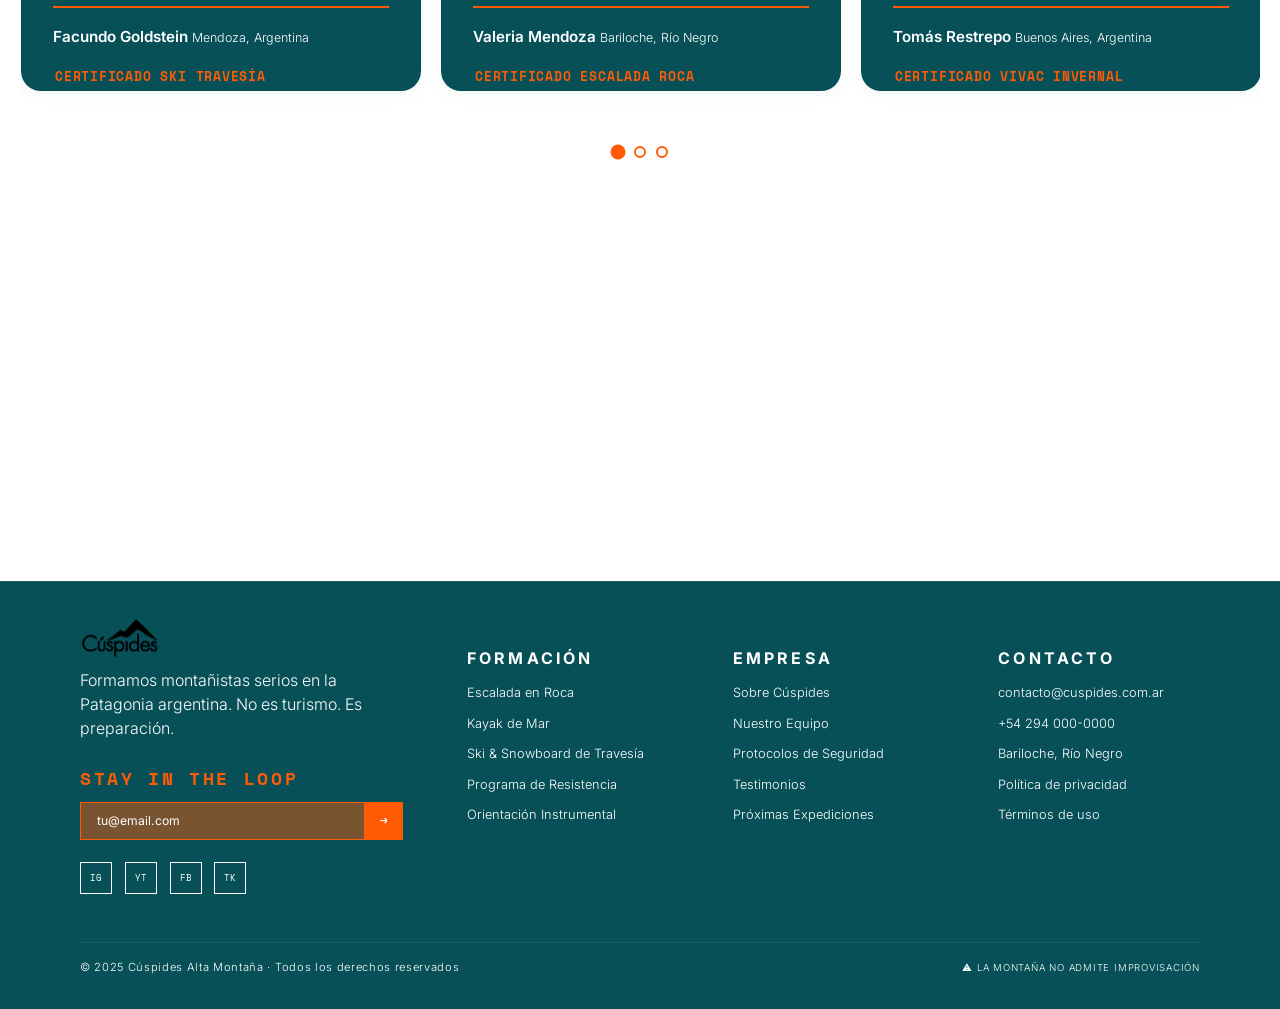
==== commit 1cd8bab4: "camb" ====
--- a/index.html
+++ b/index.html
@@ -133,86 +133,88 @@
   
   
 <!-- SECCIÓN: REGISTRO AUDIOVISUAL (BENTO GRID - 5 VIDEOS) -->
-<section class="galeria-seccion reveal" id="registro-audiovisual">
+  <section class="galeria-seccion reveal" id="registro-audiovisual">
   <div class="galeria-container">
     
     <div class="galeria-intro">
       <p class="section-eyebrow">Validación Operativa</p>
       <h2 class="section-title">El Terreno Real</h2>
     </div>
-<div class="galeria-grid">
-  
-  <!-- Video 1: Fitz Roy (Columna Alta Izquierda) -->
-  <div class="galeria-item item-vertical-izq">
-    <video autoplay loop muted playsinline class="galeria-video">
-      <source src="videos/fitz-roy.mp4" type="video/mp4">
-    </video>
-    <div class="galeria-overlay">
-      <span class="galeria-location">
-        <svg class="geo-icon" viewBox="0 0 24 24"><path d="M12 2C8.13 2 5 5.13 5 9c0 5.25 7 13 7 13s7-7.75 7-13c0-3.87-3.13-7-7-7zm0 9.5c-1.38 0-2.5-1.12-2.5-2.5s1.12-2.5 2.5-2.5 2.5 1.12 2.5 2.5-1.12 2.5-2.5 2.5z"/></svg>
-        Chaltén, Santa Cruz
-      </span>
-      <h3>Progresión en Aristas</h3>
-    </div>
-  </div>
-
-  <!-- Video 2: Hielo Continental (Cuadrado Centro-Izquierda Arriba) -->
-  <div class="galeria-item item-cuadrado">
-    <video autoplay loop muted playsinline class="galeria-video">
-      <source src="videos/hielo-continental.mp4" type="video/mp4">
-    </video>
-    <div class="galeria-overlay">
-      <span class="galeria-location">
-        <svg class="geo-icon" viewBox="0 0 24 24"><path d="M12 2C8.13 2 5 5.13 5 9c0 5.25 7 13 7 13s7-7.75 7-13c0-3.87-3.13-7-7-7zm0 9.5c-1.38 0-2.5-1.12-2.5-2.5s1.12-2.5 2.5-2.5 2.5 1.12 2.5 2.5-1.12 2.5-2.5 2.5z"/></svg>
-        Campo de Hielo Sur
-      </span>
-      <h3>Prácticas de Rescate</h3>
-    </div>
-  </div>
-
-  <!-- Video 3: Tronador (Cuadrado Centro-Derecha Arriba) -->
-  <div class="galeria-item item-cuadrado">
-    <video autoplay loop muted playsinline class="galeria-video">
-      <source src="videos/tronador.mp4" type="video/mp4">
-    </video>
-    <div class="galeria-overlay">
-      <span class="galeria-location">
-        <svg class="geo-icon" viewBox="0 0 24 24"><path d="M12 2C8.13 2 5 5.13 5 9c0 5.25 7 13 7 13s7-7.75 7-13c0-3.87-3.13-7-7-7zm0 9.5c-1.38 0-2.5-1.12-2.5-2.5s1.12-2.5 2.5-2.5 2.5 1.12 2.5 2.5-1.12 2.5-2.5 2.5z"/></svg>
-        Mte. Tronador, Bariloche
-      </span>
-      <h3>Cruce de Grietas</h3>
-    </div>
-  </div>
-
-  <!-- Video 4: Ushuaia Vivac (Rectángulo Ancho Central Abajo) -->
-  <div class="galeria-item item-ancho-centro">
-    <video autoplay loop muted playsinline class="galeria-video">
-      <source src="videos/ushuaia-vivac.mp4" type="video/mp4">
-    </video>
-    <div class="galeria-overlay">
-      <span class="galeria-location">
-        <svg class="geo-icon" viewBox="0 0 24 24"><path d="M12 2C8.13 2 5 5.13 5 9c0 5.25 7 13 7 13s7-7.75 7-13c0-3.87-3.13-7-7-7zm0 9.5c-1.38 0-2.5-1.12-2.5-2.5s1.12-2.5 2.5-2.5 2.5 1.12 2.5 2.5-1.12 2.5-2.5 2.5z"/></svg>
-        Sna. Vinciguerra, Ushuaia
-      </span>
-      <h3>Vivac de Alta Densidad</h3>
-    </div>
-  </div>
-
-  <!-- Video 5: Domuyo (Columna Alta Derecha) -->
-  <div class="galeria-item item-vertical-der">
-    <video autoplay loop muted playsinline class="galeria-video">
-      <source src="videos/domuyo.mp4" type="video/mp4">
-    </video>
-    <div class="galeria-overlay">
-      <span class="galeria-location">
-        <svg class="geo-icon" viewBox="0 0 24 24"><path d="M12 2C8.13 2 5 5.13 5 9c0 5.25 7 13 7 13s7-7.75 7-13c0-3.87-3.13-7-7-7zm0 9.5c-1.38 0-2.5-1.12-2.5-2.5s1.12-2.5 2.5-2.5 2.5 1.12 2.5 2.5-1.12 2.5-2.5 2.5z"/></svg>
-        Volcán Domuyo, Neuquén
-      </span>
-      <h3>Marcha de Carga</h3>
-    </div>
-  </div>
-</div>
-    </div>
+    
+    <div class="galeria-grid">
+      
+      <!-- Video 1: Fitz Roy (Columna Alta Izquierda) -->
+      <div class="galeria-item item-vertical-izq">
+        <video loop muted playsinline class="galeria-video">
+          <source src="fotos/videoe.mp4" type="video/mp4">
+        </video>
+        <div class="galeria-overlay">
+          <span class="galeria-location">
+            <svg class="geo-icon" viewBox="0 0 24 24"><path d="M12 2C8.13 2 5 5.13 5 9c0 5.25 7 13 7 13s7-7.75 7-13c0-3.87-3.13-7-7-7zm0 9.5c-1.38 0-2.5-1.12-2.5-2.5s1.12-2.5 2.5-2.5 2.5 1.12 2.5 2.5-1.12 2.5-2.5 2.5z"/></svg>
+            Chaltén, Santa Cruz
+          </span>
+          <h3>Progresión en Aristas</h3>
+        </div>
+      </div>
+
+      <!-- Video 2: Hielo Continental (Cuadrado Centro-Izquierda Arriba) -->
+      <div class="galeria-item item-cuadrado">
+        <video loop muted playsinline class="galeria-video">
+          <source src="fotos/videor.mp4" type="video/mp4">
+        </video>
+        <div class="galeria-overlay">
+          <span class="galeria-location">
+            <svg class="geo-icon" viewBox="0 0 24 24"><path d="M12 2C8.13 2 5 5.13 5 9c0 5.25 7 13 7 13s7-7.75 7-13c0-3.87-3.13-7-7-7zm0 9.5c-1.38 0-2.5-1.12-2.5-2.5s1.12-2.5 2.5-2.5 2.5 1.12 2.5 2.5-1.12 2.5-2.5 2.5z"/></svg>
+            Campo de Hielo Sur
+          </span>
+          <h3>Prácticas de Rescate</h3>
+        </div>
+      </div>
+
+      <!-- Video 3: Tronador (Cuadrado Centro-Derecha Arriba) -->
+      <div class="galeria-item item-cuadrado">
+        <video loop muted playsinline class="galeria-video">
+          <source src="fotos/videok.mp4" type="video/mp4">
+        </video>
+        <div class="galeria-overlay">
+          <span class="galeria-location">
+            <svg class="geo-icon" viewBox="0 0 24 24"><path d="M12 2C8.13 2 5 5.13 5 9c0 5.25 7 13 7 13s7-7.75 7-13c0-3.87-3.13-7-7-7zm0 9.5c-1.38 0-2.5-1.12-2.5-2.5s1.12-2.5 2.5-2.5 2.5 1.12 2.5 2.5-1.12 2.5-2.5 2.5z"/></svg>
+            Canal Beagle, Tierra del Fuego
+          </span>
+          <h3>Navegación en Kayak</h3>
+        </div>
+      </div>
+
+      <!-- Video 4: Ushuaia Vivac (Rectángulo Ancho Central Abajo) -->
+      <div class="galeria-item item-ancho-centro">
+        <video loop muted playsinline class="galeria-video">
+          <source src="fotos/videoc.mp4" type="video/mp4">
+        </video>
+        <div class="galeria-overlay">
+          <span class="galeria-location">
+            <svg class="geo-icon" viewBox="0 0 24 24"><path d="M12 2C8.13 2 5 5.13 5 9c0 5.25 7 13 7 13s7-7.75 7-13c0-3.87-3.13-7-7-7zm0 9.5c-1.38 0-2.5-1.12-2.5-2.5s1.12-2.5 2.5-2.5 2.5 1.12 2.5 2.5-1.12 2.5-2.5 2.5z"/></svg>
+            Sna. Vinciguerra, Ushuaia
+          </span>
+          <h3>Vivac de Alta Densidad</h3>
+        </div>
+      </div>
+
+      <!-- Video 5: Domuyo (Columna Alta Derecha) -->
+      <div class="galeria-item item-vertical-der">
+        <video loop muted playsinline class="galeria-video">
+          <source src="fotos/videos.mp4" type="video/mp4">
+        </video>
+        <div class="galeria-overlay">
+          <span class="galeria-location">
+            <svg class="geo-icon" viewBox="0 0 24 24"><path d="M12 2C8.13 2 5 5.13 5 9c0 5.25 7 13 7 13s7-7.75 7-13c0-3.87-3.13-7-7-7zm0 9.5c-1.38 0-2.5-1.12-2.5-2.5s1.12-2.5 2.5-2.5 2.5 1.12 2.5 2.5-1.12 2.5-2.5 2.5z"/></svg>
+           Refugio Frey, Bariloche
+          </span>
+          <h3>Ski de Travesía</h3>
+        </div>
+      </div>
+      
+    </div>
+  </div>
 </section>
   <!-- PARA HACER ESTOmmm -->
   
@@ -220,13 +222,13 @@
   <section class="necesitas reveal" id="pasos">
     <div class="necesitas-header">
       <p class="section-eyebrow">El precio a pagar</p>
-      <h2 class="section-title">Primero tenes que respetarla</h2>
+      <h2 class="section-title">Aprender a respetarla</h2>
     </div>
     <div class="cards-grid">
 
       <div class="card">
         <div class="card-img-wrap">
-          <img class="card-img" src="fotos/remo.jpg">
+          <img class="card-img" src="fotos/rem.jpg">
           <div class="card-hover">
             <div class="card-num">011</div>
             <h3 class="card-title">Preparación Física</h3>
@@ -237,7 +239,7 @@
 
       <div class="card">
         <div class="card-img-wrap">
-          <img class="card-img" src="fotos/examen.jpg">
+          <img class="card-img" src="fotos/exa.jpg">
           <div class="card-hover">
             <div class="card-num">02</div>
             <h3 class="card-title">Examen físico integral</h3>
@@ -248,7 +250,7 @@
 
       <div class="card">
         <div class="card-img-wrap">
-          <img class="card-img" src="fotos/trepar.jpg">
+          <img class="card-img" src="fotos/esc.jpg">
           <div class="card-hover">
             <div class="card-num">03</div>
             <h3 class="card-title">Simulacion de expedicion</h3>
@@ -432,7 +434,6 @@
 
   </div>
 </section>
-  
 <section class="precards-seccion reveal" id="introduccion-catalogos">
   <div class="precards-container">
     
@@ -441,7 +442,9 @@
         <img src="fotos/guias.jpg" class="precards-img" alt="Preparación técnica y equipamiento en terreno alpino" />
       </div>
     </div>
-<div class="precards-right">
+
+    <!-- COLUMNA DERECHA -->
+    <div class="precards-right">
       <p class="section-eyebrow">FILOSOFÍA DE DOCTRINA</p>
       <h2 class="section-title">LA CUMBRE NO SE COMPRA.<br>SE ENTRENA.</h2>
       
@@ -459,10 +462,15 @@
       <p class="precards-footer-text">
         Si buscás un ascenso asistido, estás en el lugar equivocado. Si estás listo para el rigor técnico de la Patagonia, elegí tu línea.
       </p>
-    </div>
+      
+      <!-- EL BOTÓN AHORA VIVE ACÁ ADENTRO -->
       <a href="#programas" class="btn-card">Inscribirme</a>
-    </div>
+      
+    </div> <!-- Cierre de la columna derecha -->
+    
+  </div>
 </section>
+  
   <section class="cards-seccion reveal" id="programas">
   <div class="cards-wrapper">
     
@@ -504,7 +512,7 @@
       <!-- Card 2: Prende el Dot 0 -->
       <div class="card-item" data-dot="0">
         <div class="card-img-box">
-          <img src="fotos/kayak1.jpg" alt="Programa de Simulación Logística para Kayak de Mar" />
+          <img src="fotos/kay.jpg" alt="Programa de Simulación Logística para Kayak de Mar" />
           <span class="card-badge">Kayak de Mar</span>
         </div>
         <span class="card-price">$280.000</span>
@@ -526,7 +534,7 @@
       <!-- Card 3: Prende el Dot 1 -->
       <div class="card-item" data-dot="1">
         <div class="card-img-box">
-          <img src="fotos/2%20(3).jpg" alt="Programa de Acondicionamiento para Ski & Snowboard de Travesía" />
+          <img src="fotos/cardski.jpg" alt="Programa de Acondicionamiento para Ski & Snowboard de Travesía" />
           <span class="card-badge">Ski / Snowboard</span>
         </div>
         <span class="card-price">$370.000</span>
@@ -570,7 +578,7 @@
       <!-- Card 5: No prende dot -->
       <div class="card-item">
         <div class="card-img-box">
-          <img src="fotos/map.jpg" alt="Programa de Orientación Instrumental y Cartografía Análoga" />
+          <img src="fotos/carto.jpg" alt="Programa de Orientación Instrumental y Cartografía Análoga" />
           <span class="card-badge">Navegación</span>
         </div>
         <span class="card-price">$205.000</span>
@@ -638,7 +646,7 @@
       </div>
     </div>
    <div class="staff-cell" data-popup="https://images.unsplash.com/photo-1464822759023-fed622ff2c3b?w=1200&q=80">
-      <img src="fotos/ana%20(2).jpg" alt="Psicóloga del rendimiento" loading="lazy"/>
+      <img src="fotos/staff.jpg" alt="Psicóloga del rendimiento" loading="lazy"/>
       <div class="staff-overlay">
         <div><div class="staff-name">Ana Quiroga</div><div class="staff-role">Psicología del Rendimiento</div></div>
       </div>
--- a/ff.css
+++ b/ff.css
@@ -324,8 +324,8 @@
 
 /* 1. El título aparece primero (espera 1.2s) */
 .hero-content h1 {
-  font-family: 'DM Serif Display', serif;
-  font-size: 7rem;
+  font-family: 'Bebas Neue', serif;
+  font-size: 8rem;
   margin: 0;
   color: #000000;
   letter-spacing: 1px;
@@ -575,23 +575,63 @@
 .cat-tag { font-family: var(--font-mono); font-size: 0.9rem; font-weight: 200; letter-spacing: 0.14em; text-transform: uppercase; color: var(--color-titles); text-align: center; background: var(--color-white); padding: 0.3rem 0.55rem; }
 .cat-label { font-family: var(--font-cuerpo); font-size: 1.2rem; font-weight: 500; color: var(--color-bg); text-align: center; line-height: 1; }
 
+/* --- CONTENEDORES Y GRILLA --- */
 .galeria-seccion { background-color: var(--color-white); width: 100%; box-sizing: border-box; }
 .galeria-container { max-width: 1200px; width: 100%; margin: auto; }
 .galeria-grid { display: grid; grid-template-columns: repeat(4, 1fr); grid-auto-rows: 270px; gap: 10px; }
+
 .galeria-item.item-vertical-izq { grid-column: 1; grid-row: span 2; }
 .galeria-item.item-cuadrado { grid-column: span 1; grid-row: span 1; }
 .galeria-item.item-ancho-centro { grid-column: 2 / span 2; grid-row: 2; }
 .galeria-item.item-vertical-der { grid-column: 4; grid-row: span 2; }
+
 .galeria-item { position: relative; border-radius: 20px; overflow: hidden; background-color: #c8d4d0; }
-.galeria-video { width: 100%; height: 100%; object-fit: cover; filter: brightness(0.75) saturate(0.85); transition: transform 0.7s cubic-bezier(0.25, 1, 0.5, 1), filter 0.7s ease; }
+
 .galeria-intro { margin-bottom: 0.7rem; }
 .galeria-intro h2, .galeria-intro .section-title { margin-top: 0.2rem; margin-bottom: 0; }
-.galeria-overlay { position: absolute; inset: 0; background: linear-gradient(to top, var(--color-titles) 0%, var(--color-white) 60%, transparent 100%); padding: 2rem; display: flex; flex-direction: column; justify-content: flex-end; pointer-events: none; opacity: 0; transform: translateY(10px); transition: opacity 0.4s ease, transform 0.4s ease; }
+
+/* --- 1. ESTRUCTURA DEL VIDEO (Arranca oscuro) --- */
+.galeria-video {
+  width: 100%; 
+  height: 100%; 
+  object-fit: cover;
+  filter: brightness(0.6) saturate(0.85) !important; 
+  transition: transform 0.7s cubic-bezier(0.25, 1, 0.5, 1), filter 0.7s ease !important; 
+}
+
+/* --- 2. ESTRUCTURA DEL DEGRADADO Y TEXTO (Visible por defecto) --- */
+.galeria-overlay {
+  position: absolute; 
+  inset: 0; 
+  /* Este es el degradado exacto de la foto: oscuro abajo, luz al medio, transparente arriba */
+  background: linear-gradient(to top, var(--color-titles) -5%, rgba(255,255,255,0.8) 5%, transparent 30%); 
+  padding: 2rem; 
+  display: flex; 
+  flex-direction: column; 
+  justify-content: flex-end; /* Tira el texto al fondo */
+  pointer-events: none; 
+  
+  /* VISIBLE POR DEFECTO */
+  opacity: 1 !important; 
+  transform: translateY(0) !important; 
+  transition: opacity 0.4s ease, transform 0.4s ease !important;
+}
+
+/* Textos internos */
 .galeria-location { font-family: var(--font-mono); font-size: 0.68rem; text-transform: uppercase; letter-spacing: 0.10em; color: var(--color-white); margin-bottom: 0.3rem; display: flex; align-items: center; gap: 3px; }
 .geo-icon { width: 14px; height: 14px; fill: var(--color-white); }
 .galeria-overlay h3 { font-size: 1.2rem; font-weight: 500; color: var(--color-titles); letter-spacing: 0.01em; line-height: 1.25; margin: 0; }
-.galeria-item:hover .galeria-video { transform: scale(1.03); filter: brightness(0.6) saturate(1); }
-.galeria-item:hover .galeria-overlay { opacity: 1; transform: translateY(0); }
+
+/* --- 3. EFECTO HOVER / TOUCH (Oculta texto, ilumina video) --- */
+.galeria-item:hover .galeria-overlay { 
+  opacity: 0 !important; 
+  transform: translateY(10px) !important; 
+}
+
+.galeria-item:hover .galeria-video { 
+  transform: scale(1.03) !important; 
+  filter: brightness(1) saturate(1) !important; /* Video a todo color y luz */
+}
 
 .about-seccion { background-color: var(--color-bg); padding: 3.5rem 2rem; width: 100%; box-sizing: border-box; }
 .about-container { display: flex; align-items: center; gap: 5rem; max-width: 1200px; width: 100%; margin: 0 auto; }
@@ -1367,6 +1407,8 @@
 @supports (scrollbar-color: auto) {
   html { scrollbar-color: var(--color-muted) transparent; scrollbar-width: auto; }
 }
+.reveal { opacity:0; transform:translateY(26px); transition: opacity 0.75s ease, transform 0.75s ease; }
+.reveal.visible { opacity:1; transform:translateY(0); }
 /* ========================================================================
    ── MEDIA QUERIES (MOBILE RESPONSIVE - MAX 768px) ──
    ======================================================================== */
@@ -1815,7 +1857,12 @@
     grid-row: span 1 !important;
   }
   /* --- FORZAR ACTIVACIÓN CON TOQUE RÁPIDO (TAP) --- */
-  
+  /* Asegurar que el celular los lea como botones */
+  .staff-cell,
+  .cards-grid .card {
+    cursor: pointer !important; 
+    -webkit-tap-highlight-color: transparent !important; 
+  }
   .staff-cell,
   .staff-overlay { /* Cambiá esto por la clase de tus tarjetas de "Necesitás" */
     cursor: pointer !important; 
@@ -1956,6 +2003,26 @@
   .hamburger-btn {
     margin-right: 0 !important; 
   }
-}
-.reveal { opacity:0; transform:translateY(26px); transition: opacity 0.75s ease, transform 0.75s ease; }
-.reveal.visible { opacity:1; transform:translateY(0); }+  /* --- CENTRAR TÍTULOS Y EYEBROWS (Origen, Galería y Precards) --- */
+  
+  .about-left,
+  .galeria-intro,
+  .precards-right {
+    display: flex !important;
+    flex-direction: column !important;
+    align-items: center !important;
+    text-align: center !important;
+    width: 100% !important;
+  }
+
+  .about-left .section-eyebrow,
+  .about-left .section-title,
+  .galeria-intro .section-eyebrow,
+  .galeria-intro .section-title,
+  .precards-right .section-eyebrow,
+  .precards-right .section-title {
+    text-align: center !important;
+    align-self: center !important; /* Asegura que el bloque no se tire a la izquierda */
+    width: 100% !important;
+  }
+}
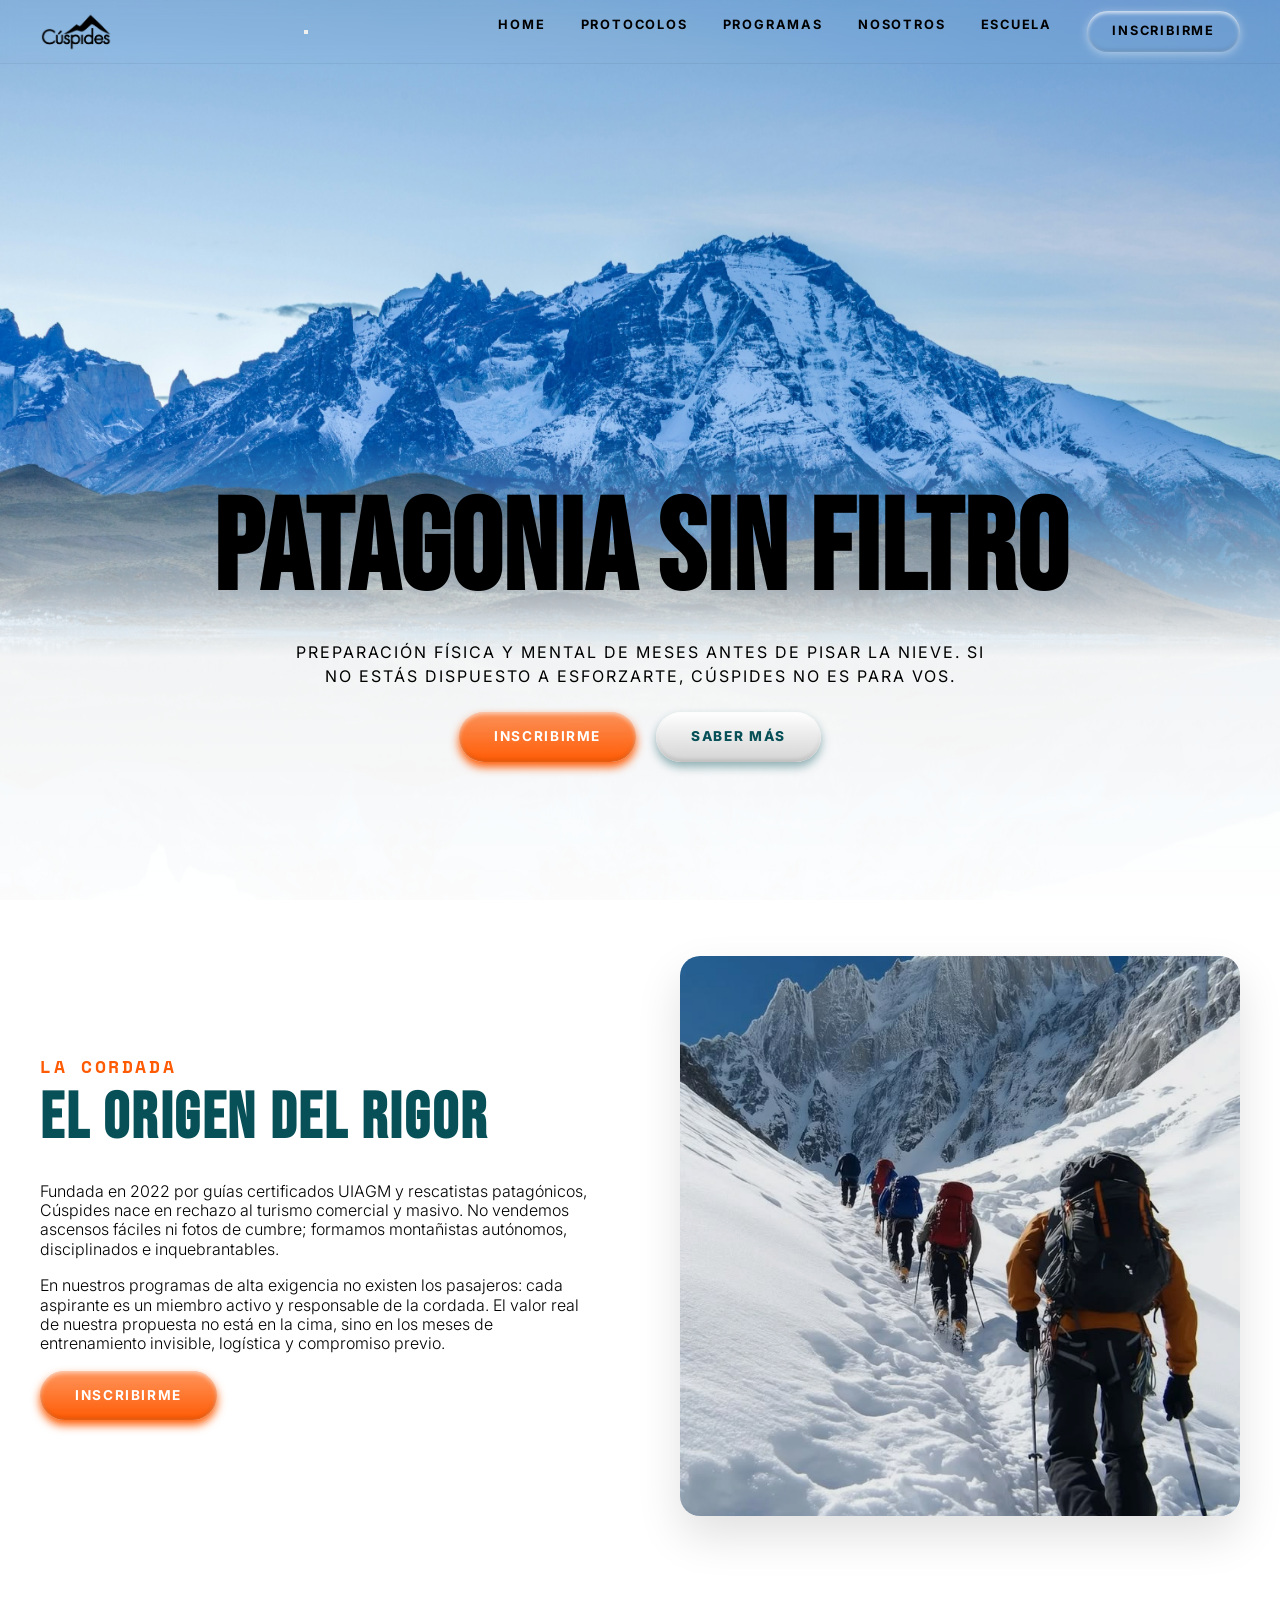
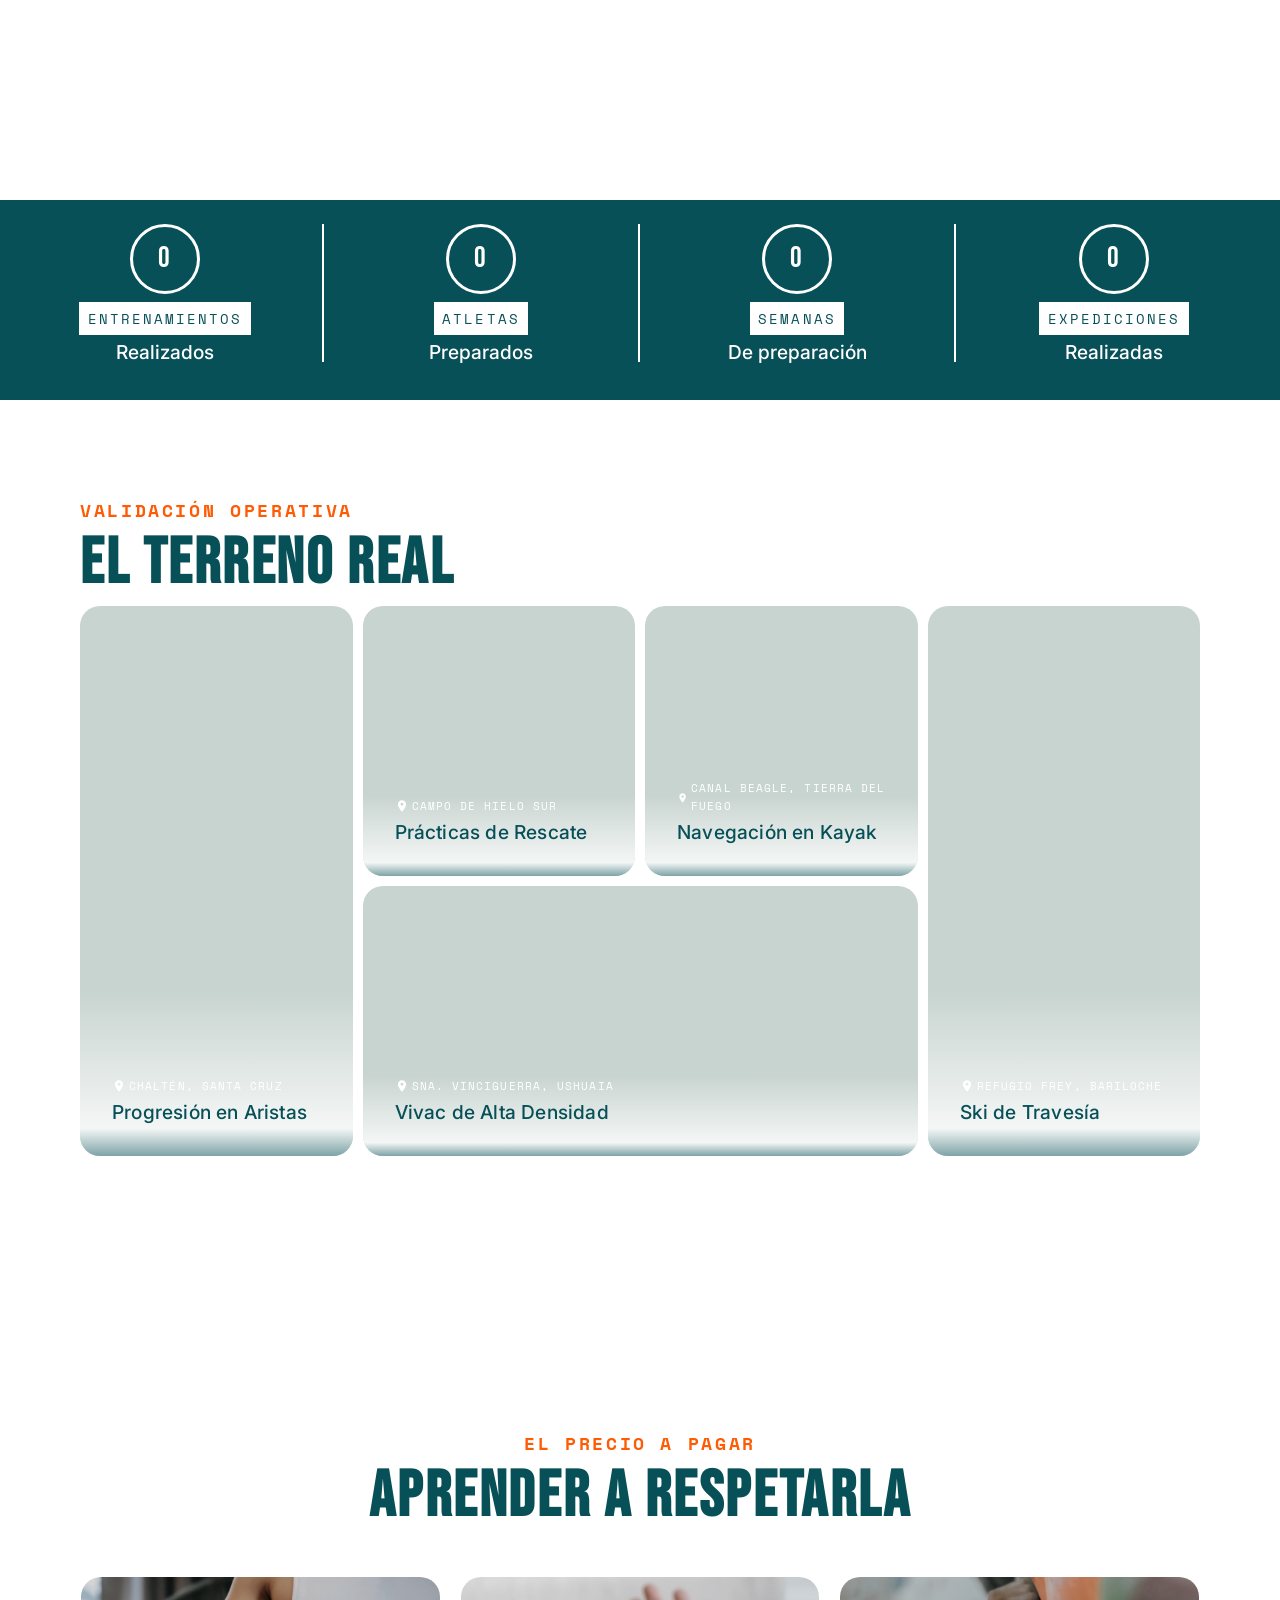
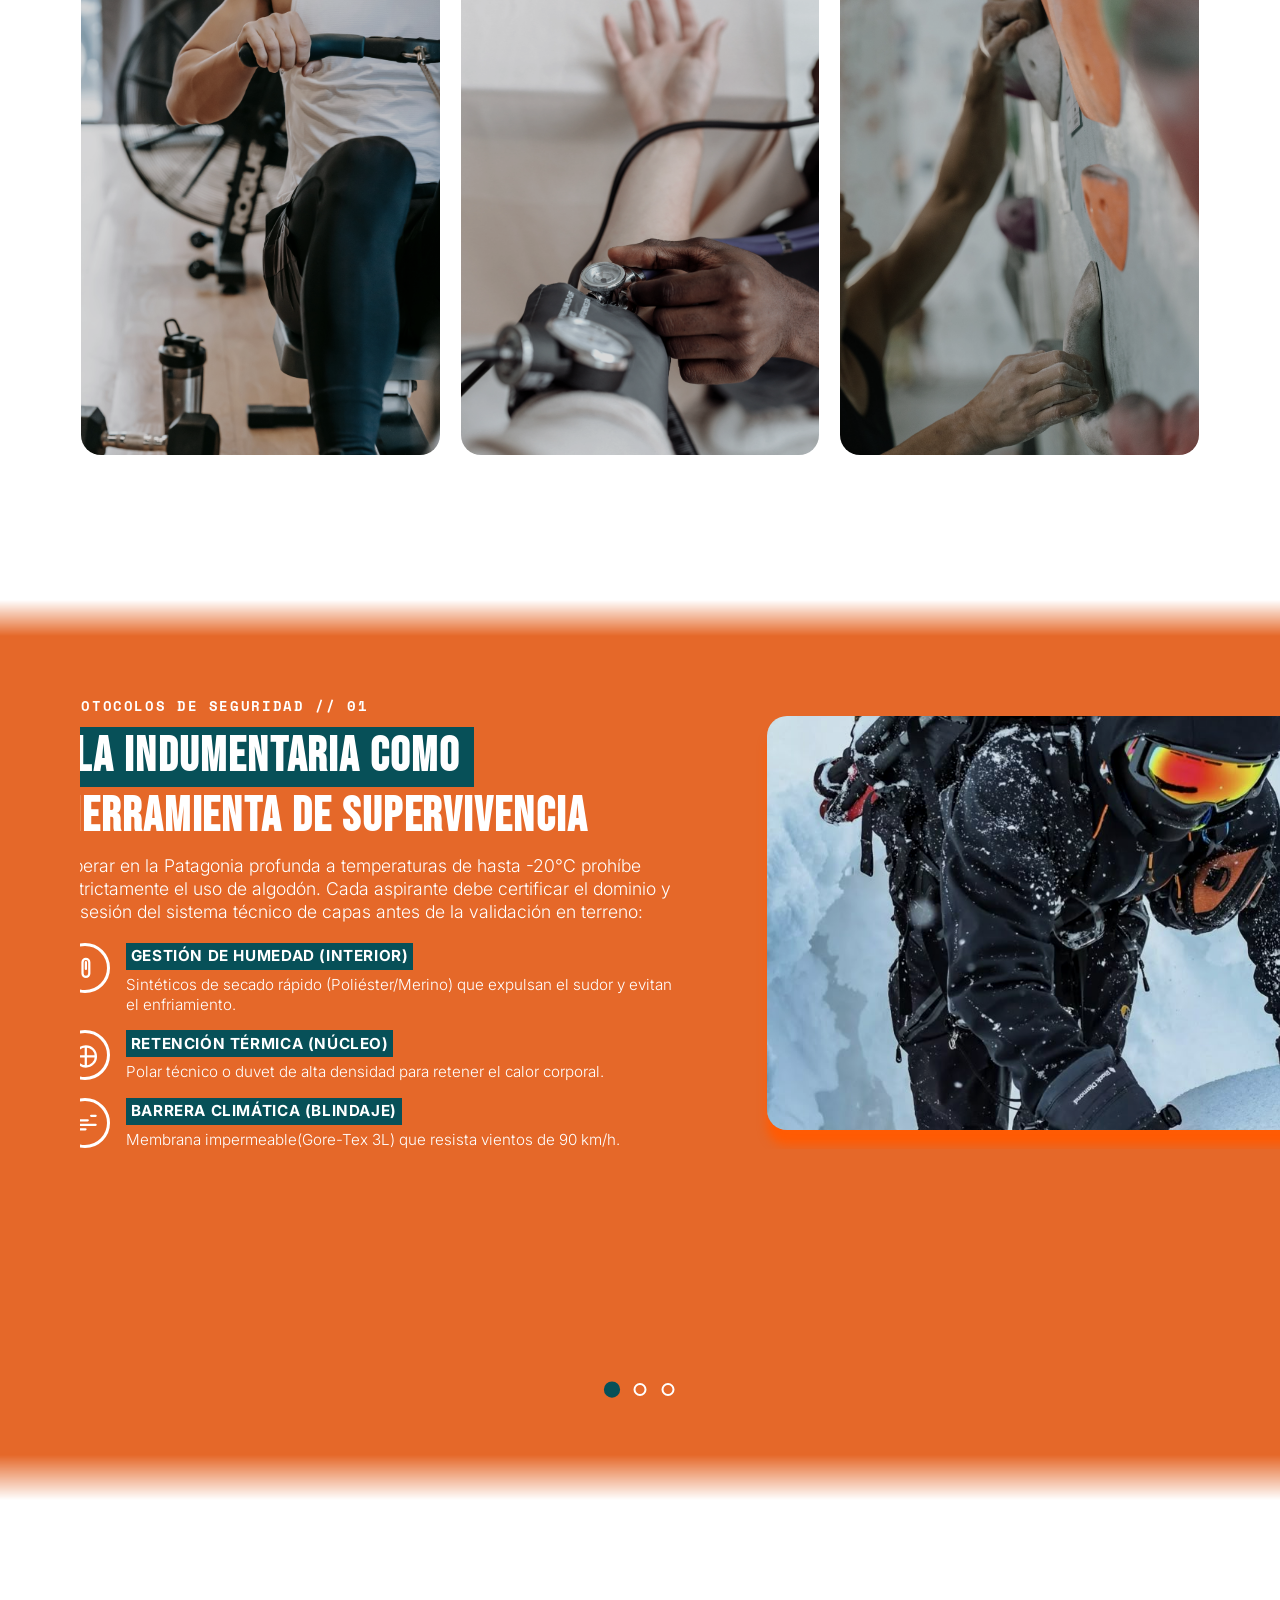
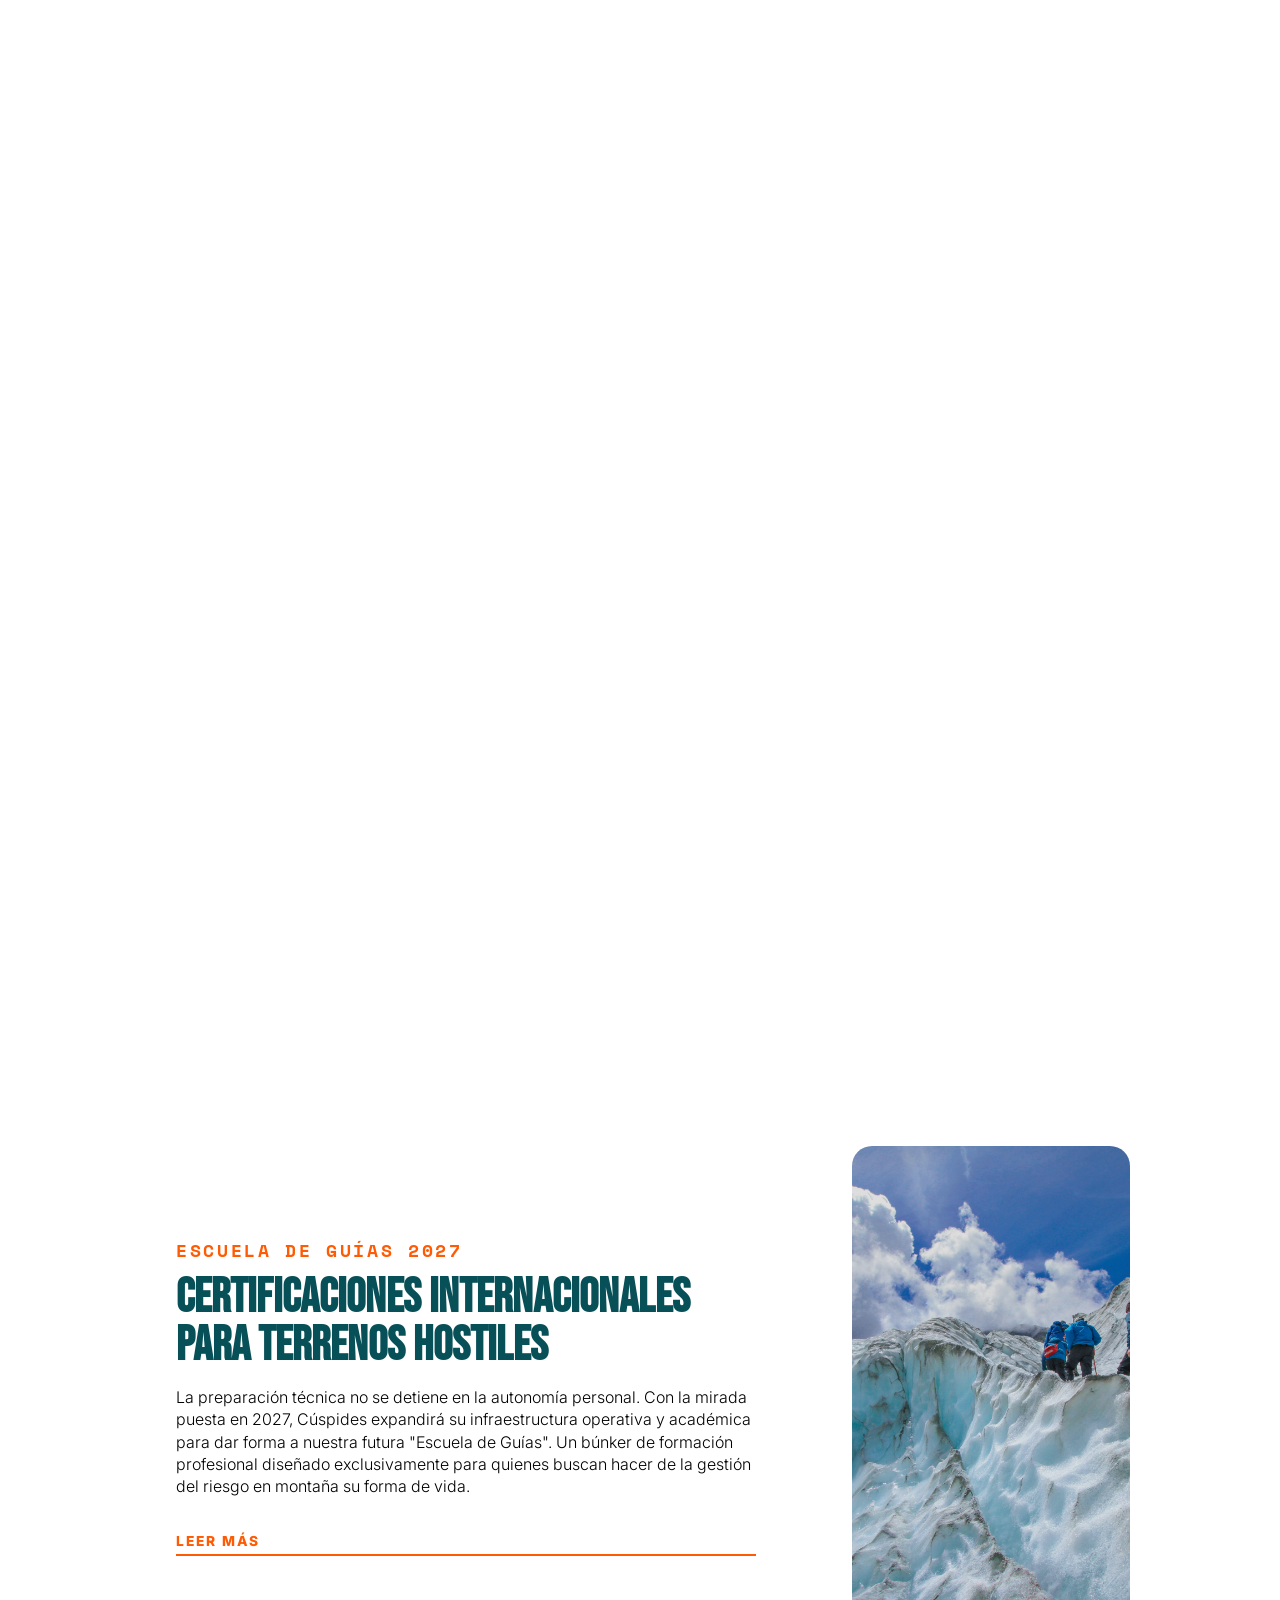
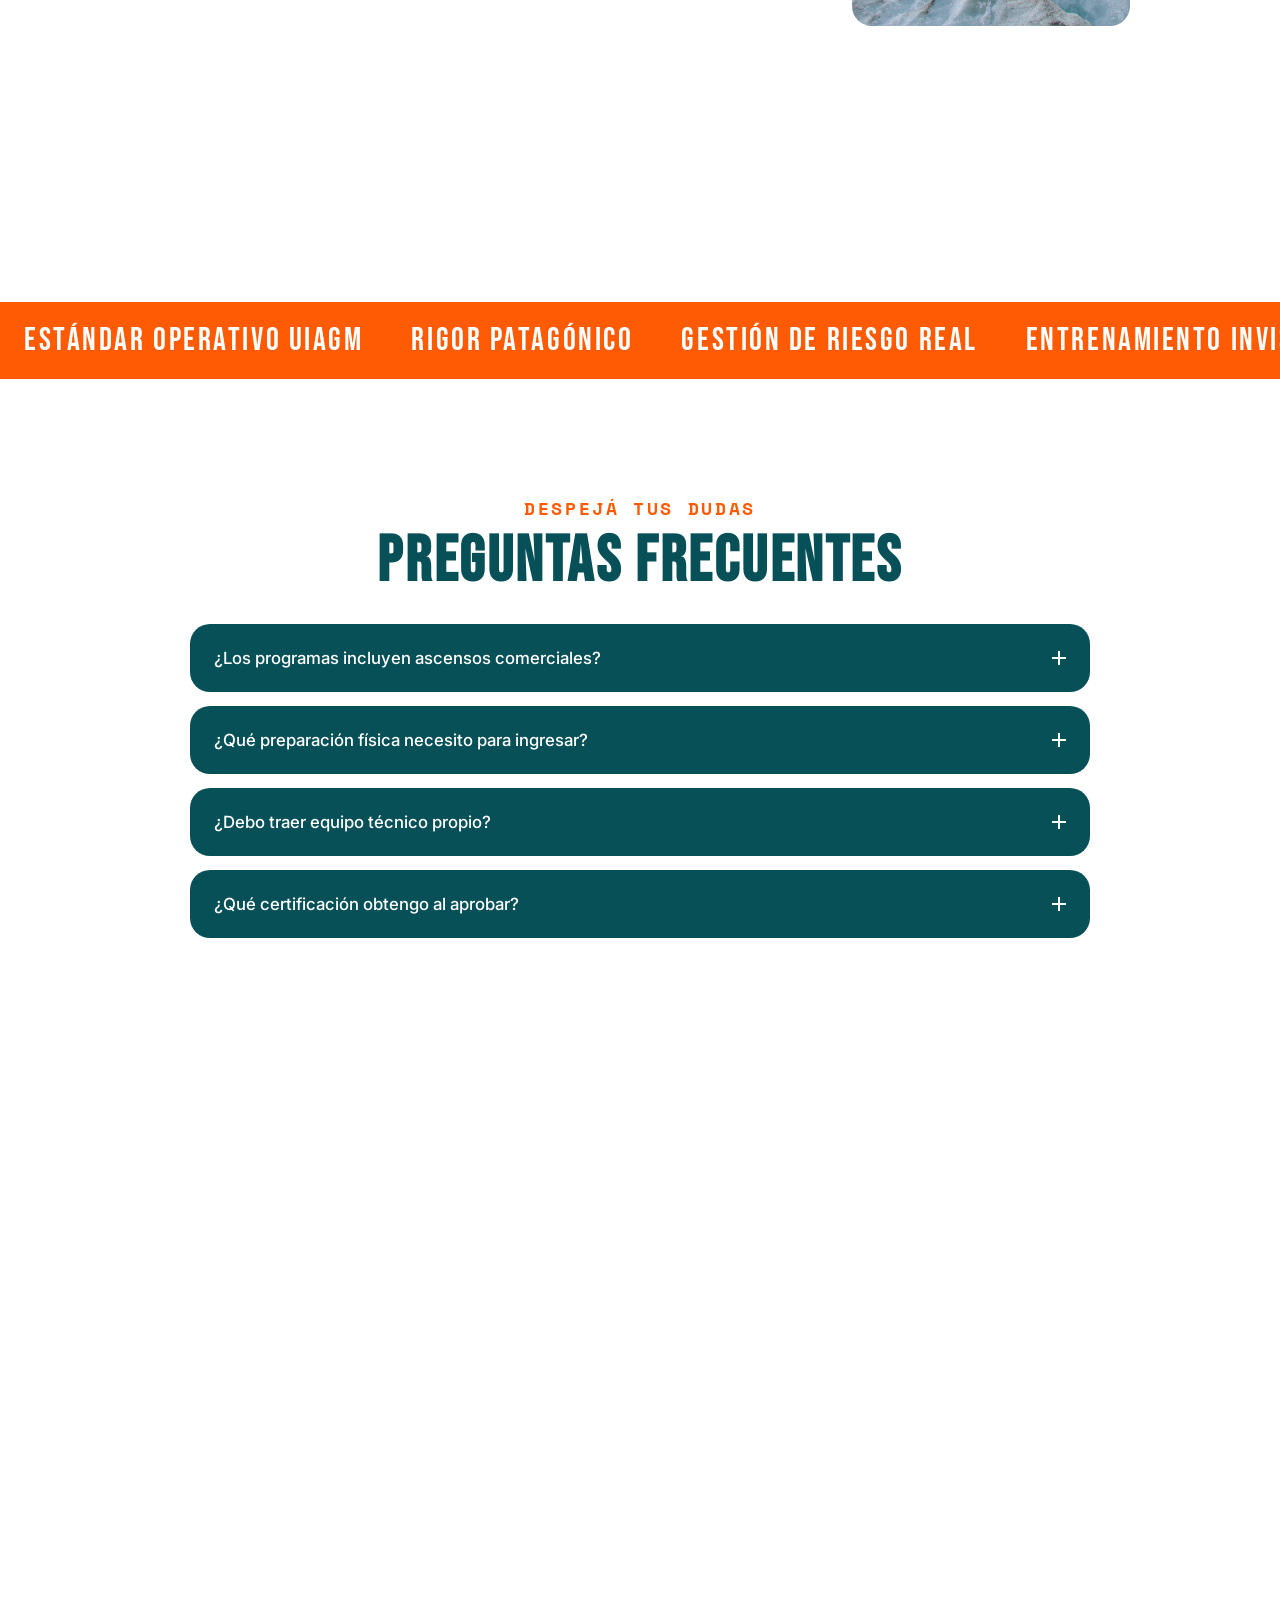
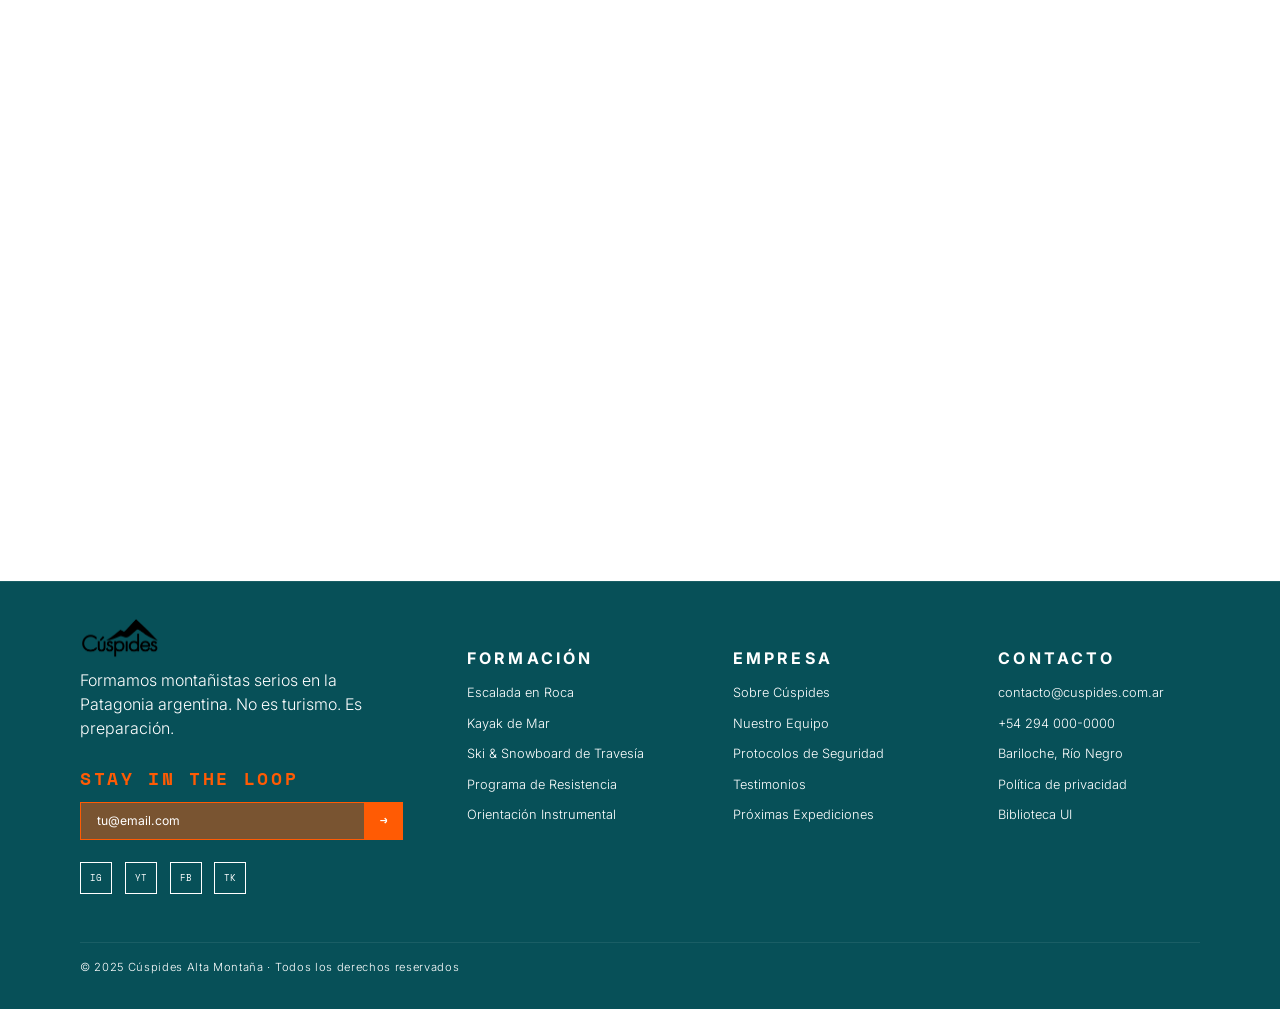
==== commit 2fd74438: "MM" ====
--- a/index.html
+++ b/index.html
@@ -11,7 +11,7 @@
 <link rel="preconnect" href="https://fonts.gstatic.com" crossorigin>
 <link href="https://fonts.googleapis.com/css2?family=DM+Serif+Display:ital@0;1&display=swap" rel="stylesheet">
 <link rel="stylesheet" href="ff.css?v=2"/>
-<link rel="icon" type="image/png" href="fotos/favicon.png"/>
+<link rel="icon" type="image/png" href="fotos/marca2.5.png"/>
 </head>
 <body>
 
@@ -505,7 +505,7 @@
           <p class="card-note">
             <strong>Admisión:</strong> Certifica la autonomy requerida para postularse a expediciones de cordada vertical. No incluye ascensos comerciales.
           </p>
-          <a href="curso-escalada.html" class="card-btn">Ver Programa Completo</a>
+          <a href="#" class="card-btn">Ver Programa Completo</a>
         </div>
       </div>
 
@@ -527,7 +527,7 @@
           <p class="card-note">
             <strong>Admisión:</strong> Capacitación en hipotermia, estiba de carga y paleo en aguas frías. Excluye la expedición a la Isla de los Estados.
           </p>
-          <a href="curso-escalada.html" class="card-btn">Ver Programa Completo</a>
+          <a href="#" class="card-btn">Ver Programa Completo</a>
         </div>
       </div>
 
@@ -571,7 +571,7 @@
           <p class="card-note">
             <strong>Admisión:</strong> Entrenamiento estricto en construcción de refugios de emergencia. Preparación obligatoria previa a intentos de cumbre.
           </p>
-          <a href="curso-escalada.html" class="card-btn">Ver Programa Completo</a>
+          <a href="#" class="card-btn">Ver Programa Completo</a>
         </div>
       </div>
 
@@ -593,7 +593,7 @@
           <p class="card-note">
             <strong>Admisión:</strong> Desarrollo de lectura topográfica analógica sin soporte digital. Obligatoria para operar de forma independiente.
           </p>
-          <a href="curso-escalada.html" class="card-btn">Ver Programa Completo</a>
+          <a href="#" class="card-btn">Ver Programa Completo</a>
         </div>
       </div>
 
@@ -904,13 +904,12 @@
           <li><a href="#">+54 294 000-0000</a></li>
           <li><a href="#">Bariloche, Río Negro</a></li>
           <li><a href="#">Política de privacidad</a></li>
-          <li><a href="#">Términos de uso</a></li>
+          <li><a href="ui-kit.html">Biblioteca UI</a></li>
         </ul>
       </div>
     </div>
     <div class="footer-bottom">
       <span class="footer-legal">© 2025 Cúspides Alta Montaña · Todos los derechos reservados</span>
-      <span class="footer-warning">⚠ La montaña no admite improvisación</span>
     </div>
   </footer>
 
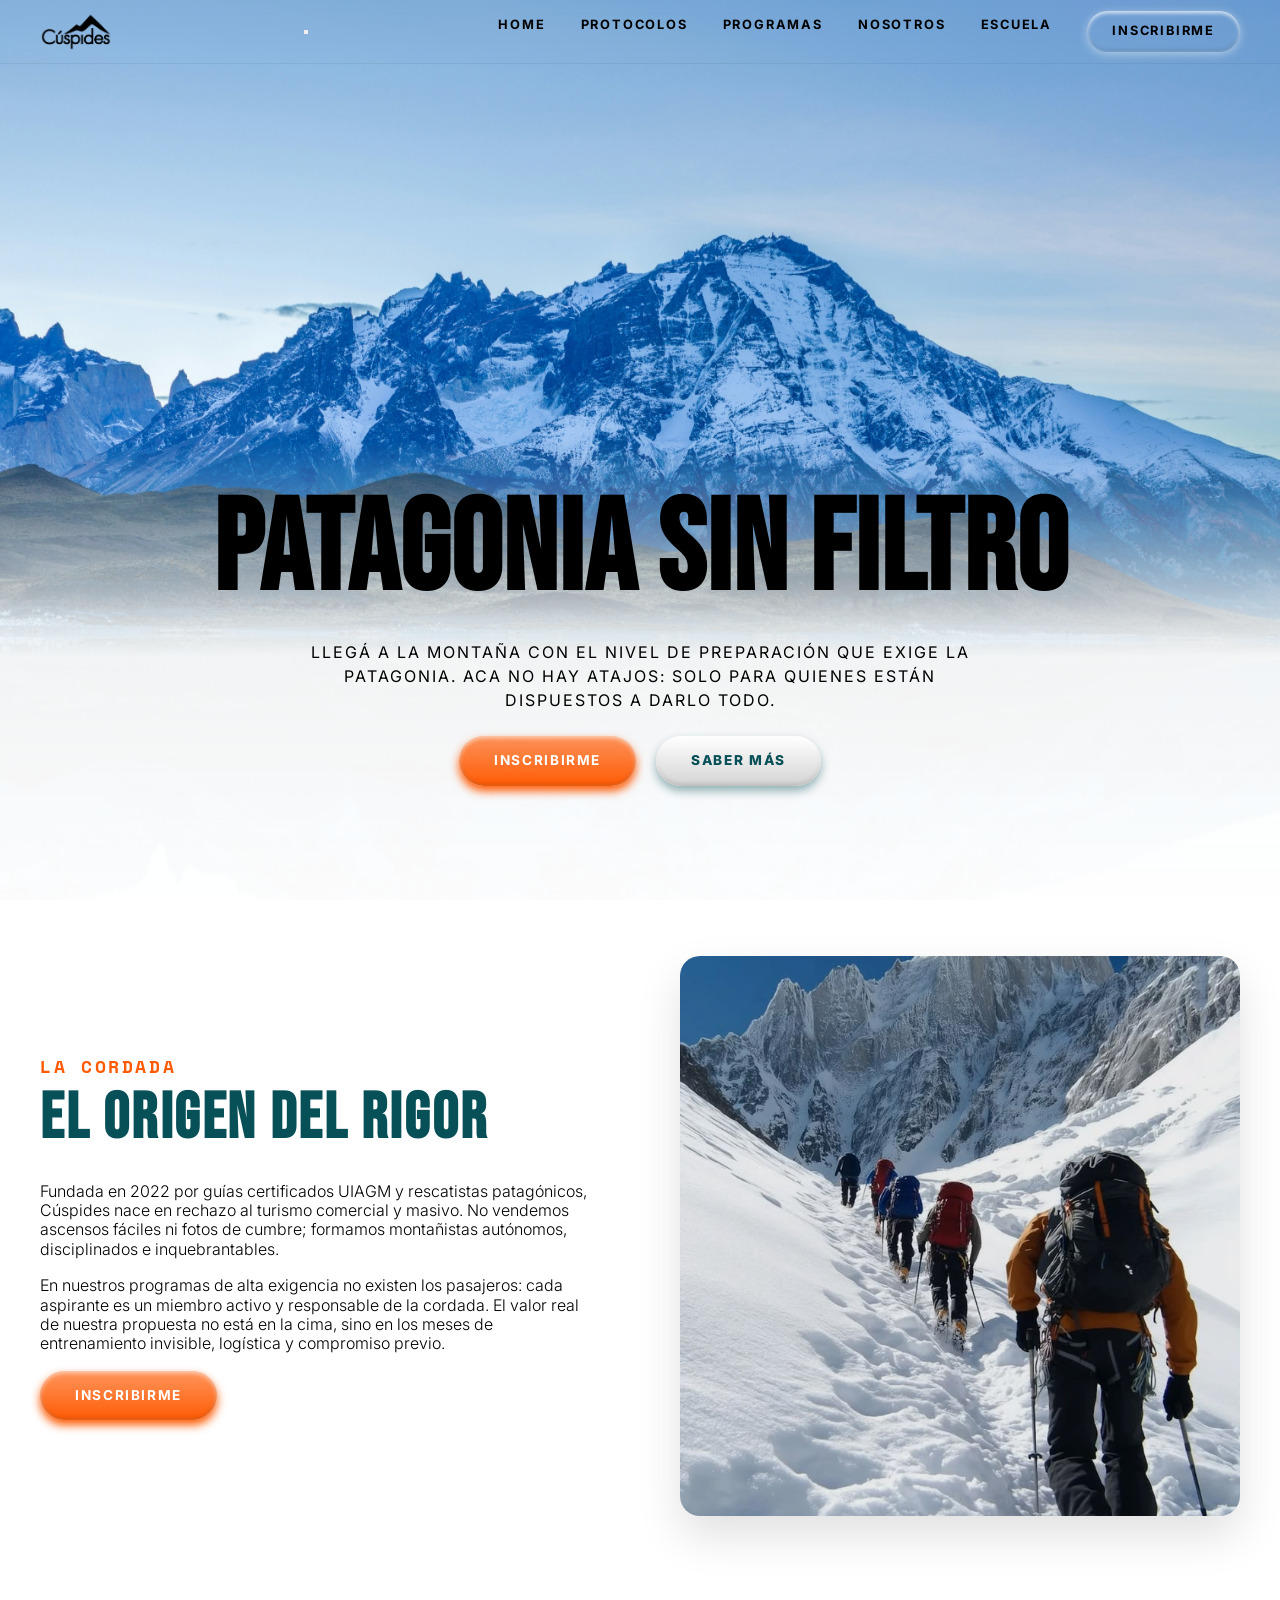
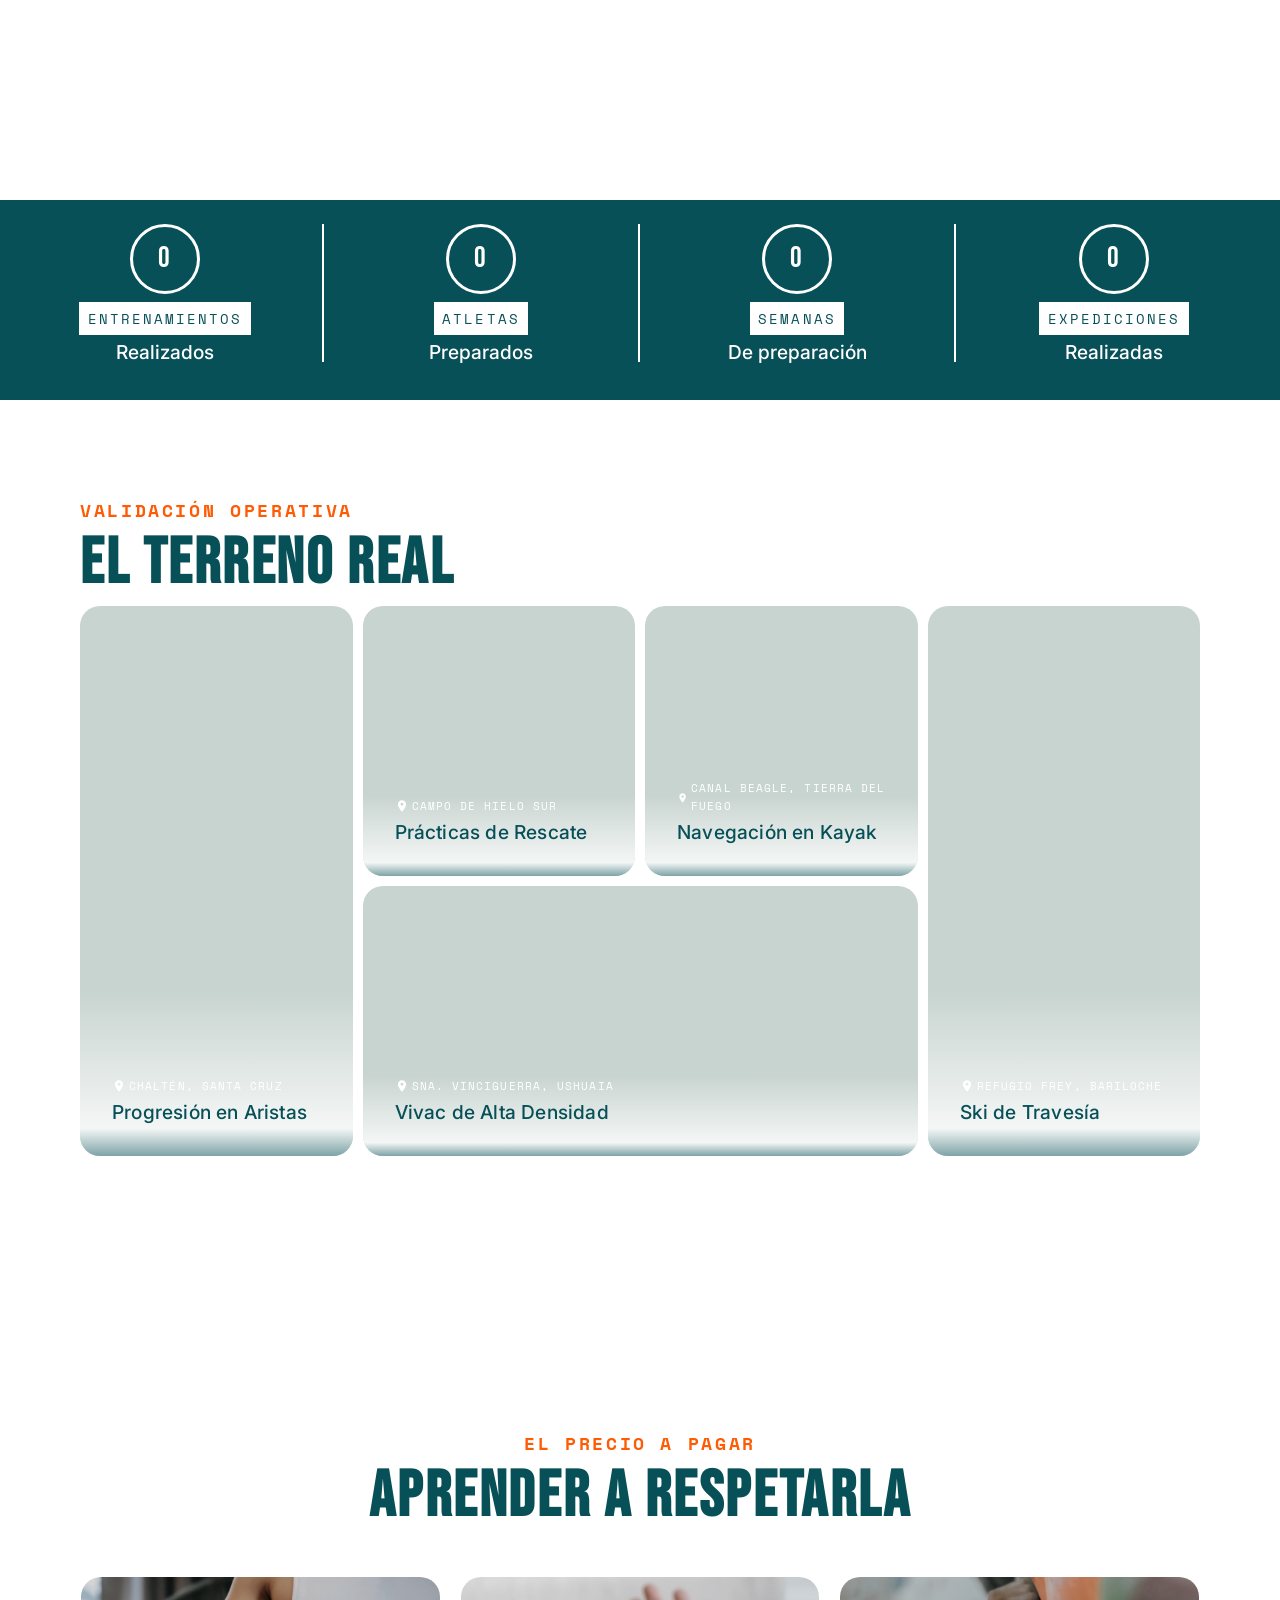
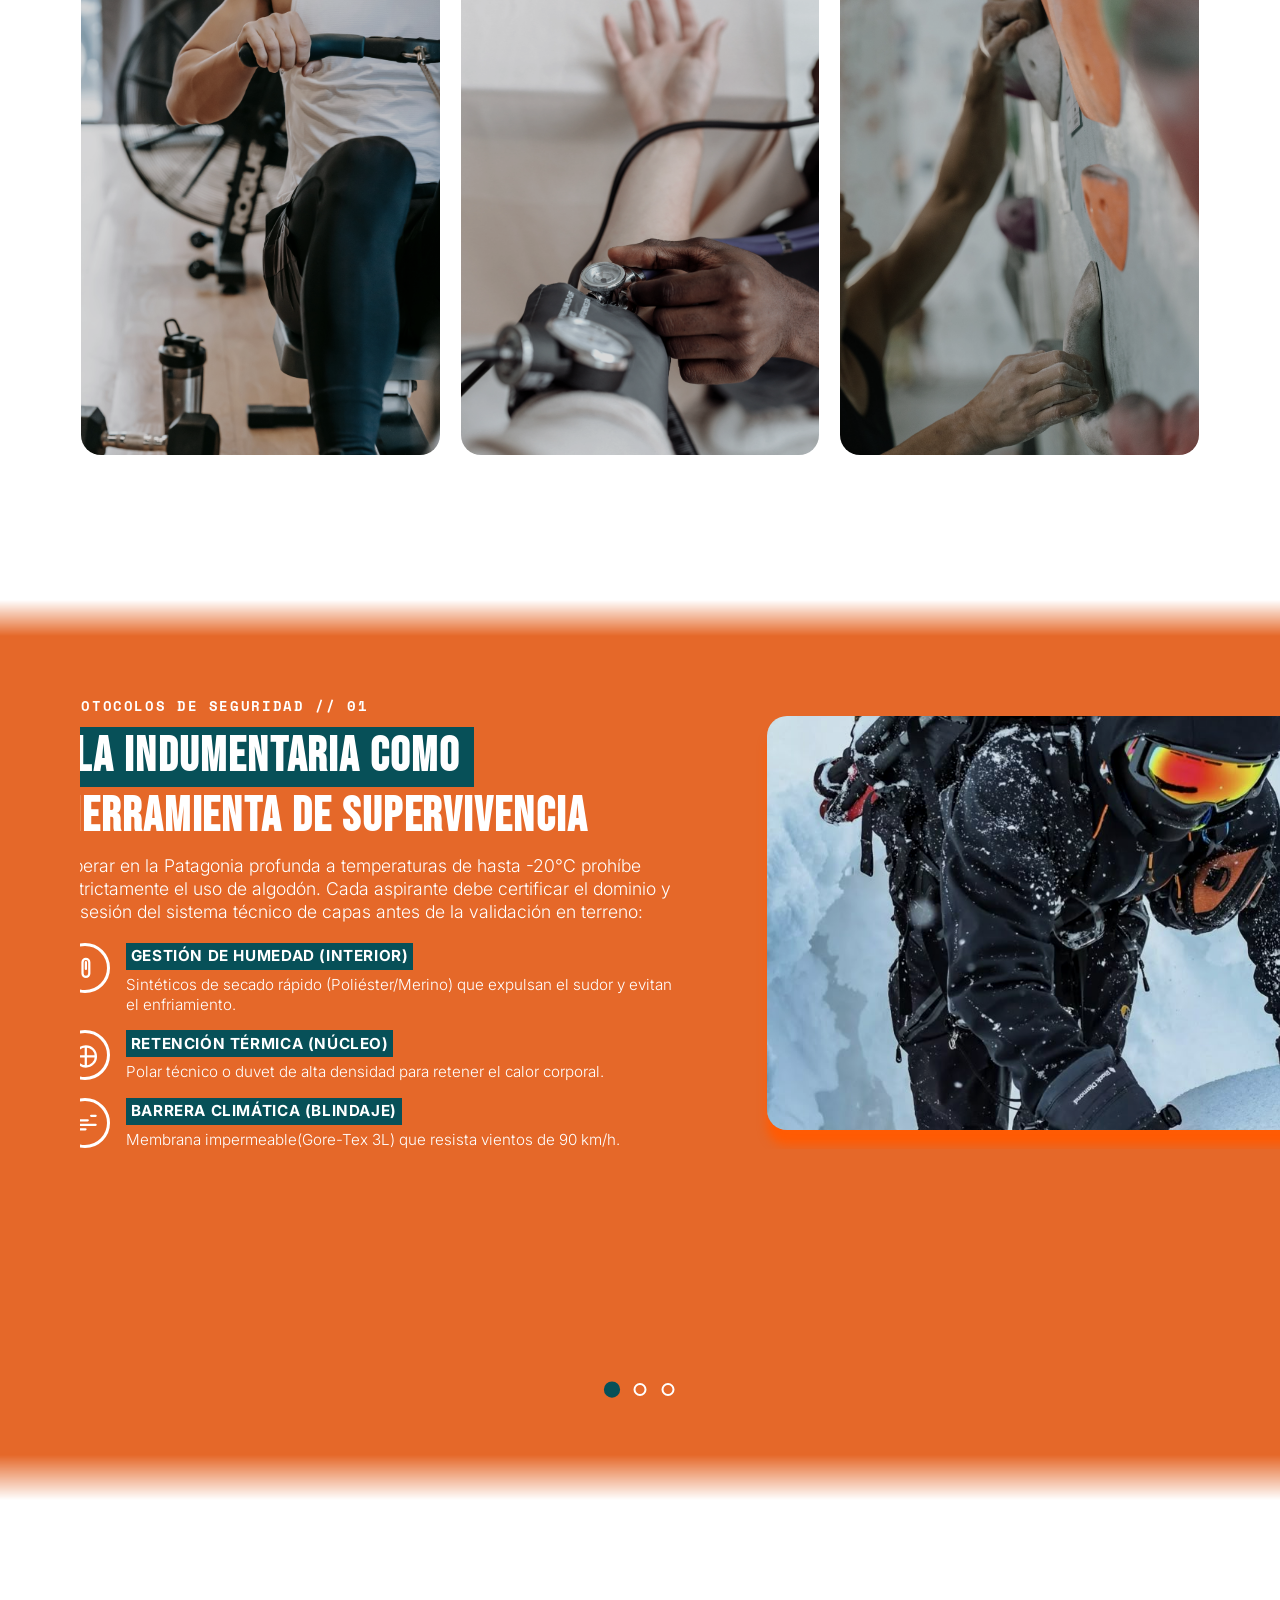
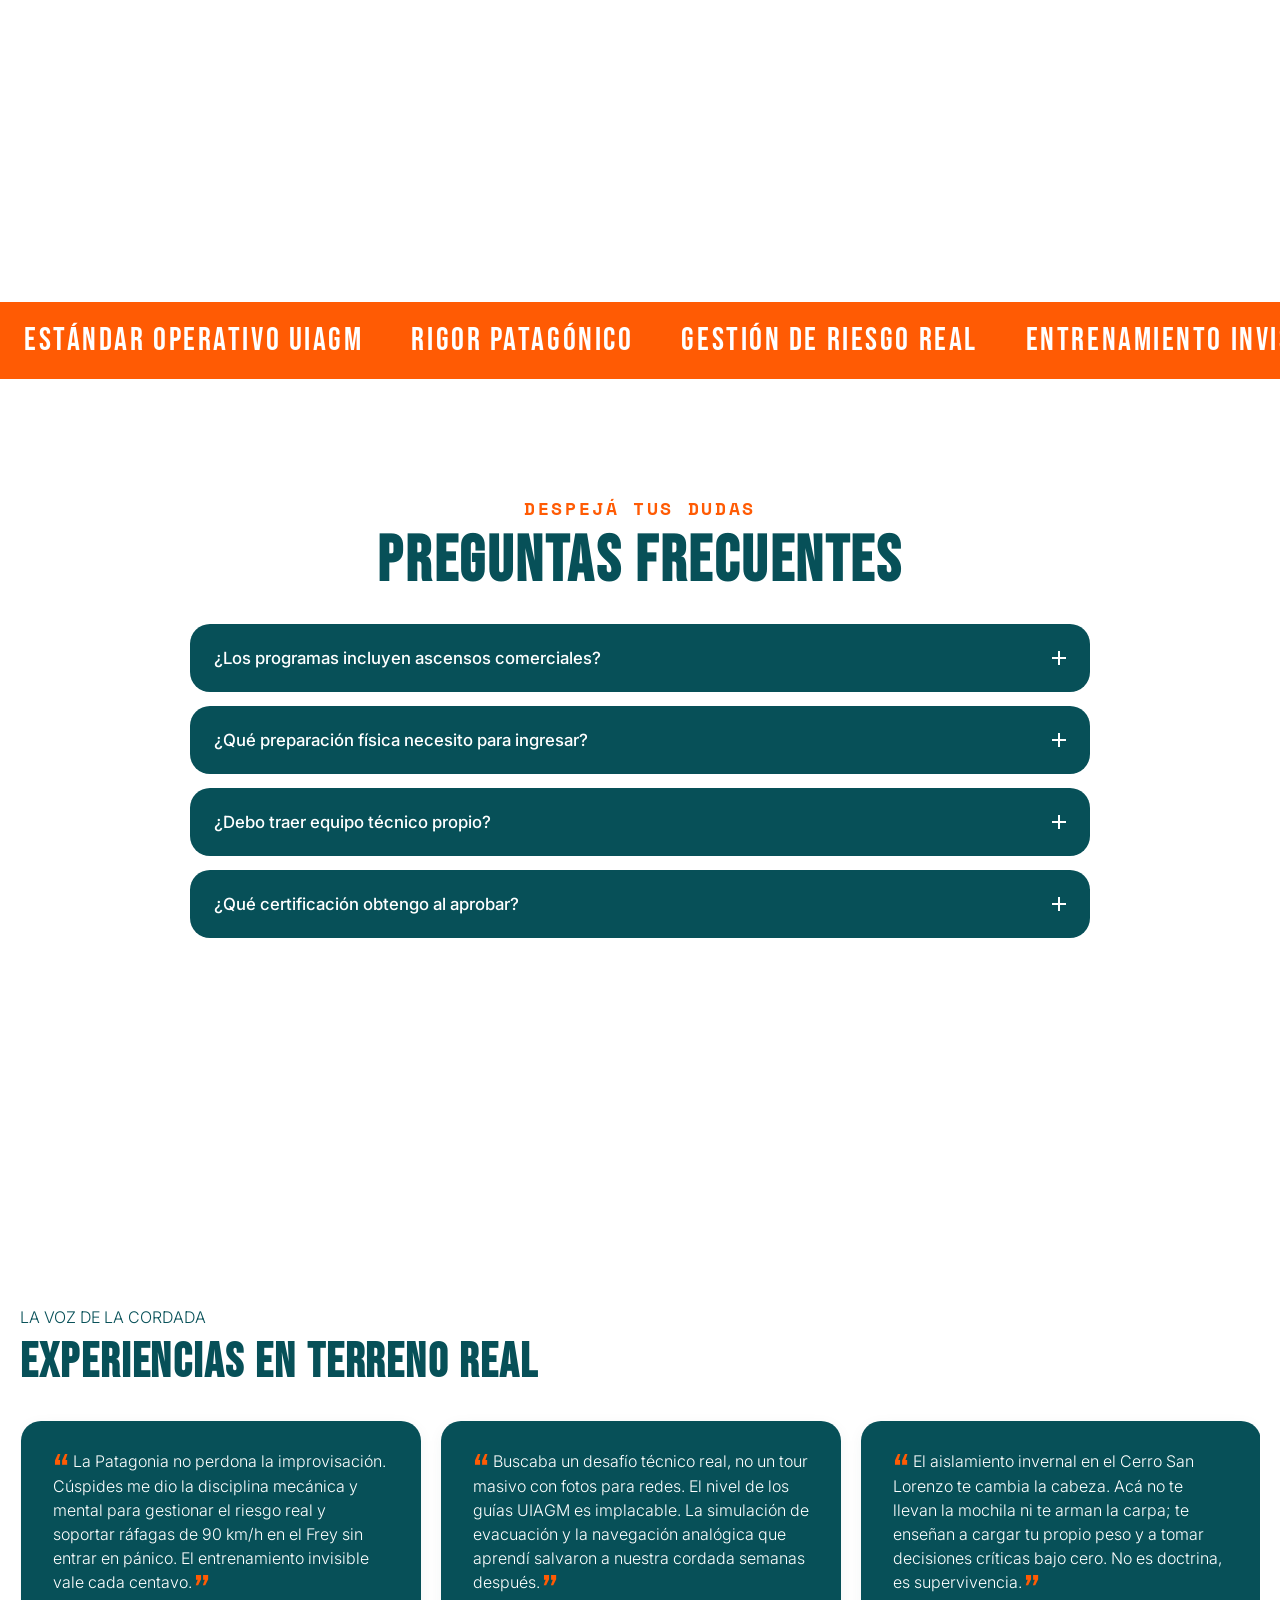
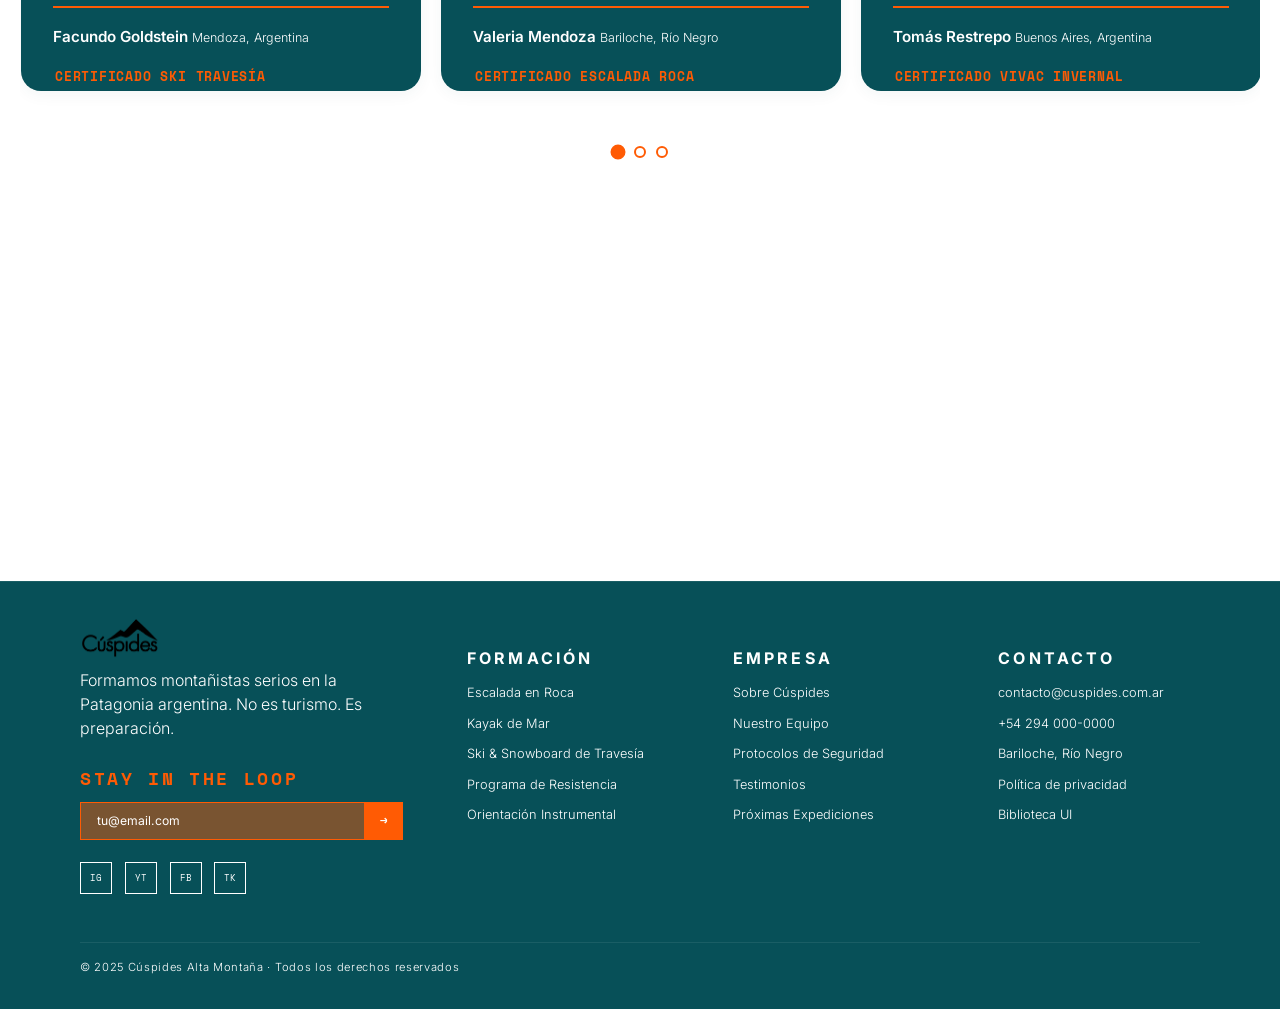
==== commit 9ace3fe8: "m" ====
--- a/index.html
+++ b/index.html
@@ -49,7 +49,7 @@
   <!-- Todo el texto y botones deben ir agrupados aquí adentro -->
   <div class="hero-content">
     <h1>Patagonia sin filtro</h1>
-    <p>Preparación física y mental de meses antes de pisar la nieve. Si no estás dispuesto a esforzarte, Cúspides no es para vos.</p>
+    <p>Llegá a la montaña con el nivel de preparación que exige la Patagonia. Aca no hay atajos: solo para quienes están dispuestos a darlo todo.</p>
         
     <!-- Botones dentro del hero-content -->
     <div class="hero-btns">
@@ -230,7 +230,7 @@
         <div class="card-img-wrap">
           <img class="card-img" src="fotos/rem.jpg">
           <div class="card-hover">
-            <div class="card-num">011</div>
+            <div class="card-num">01</div>
             <h3 class="card-title">Preparación Física</h3>
             <p class="card-text">Un trabajo sostenido que combina fuerza funcional, capacidad aeróbica y resistencia muscular, junto con equilibrio, coordinación y movilidad, para lograr un rendimiento óptimo en condiciones exigentes.</p>
           </div>
